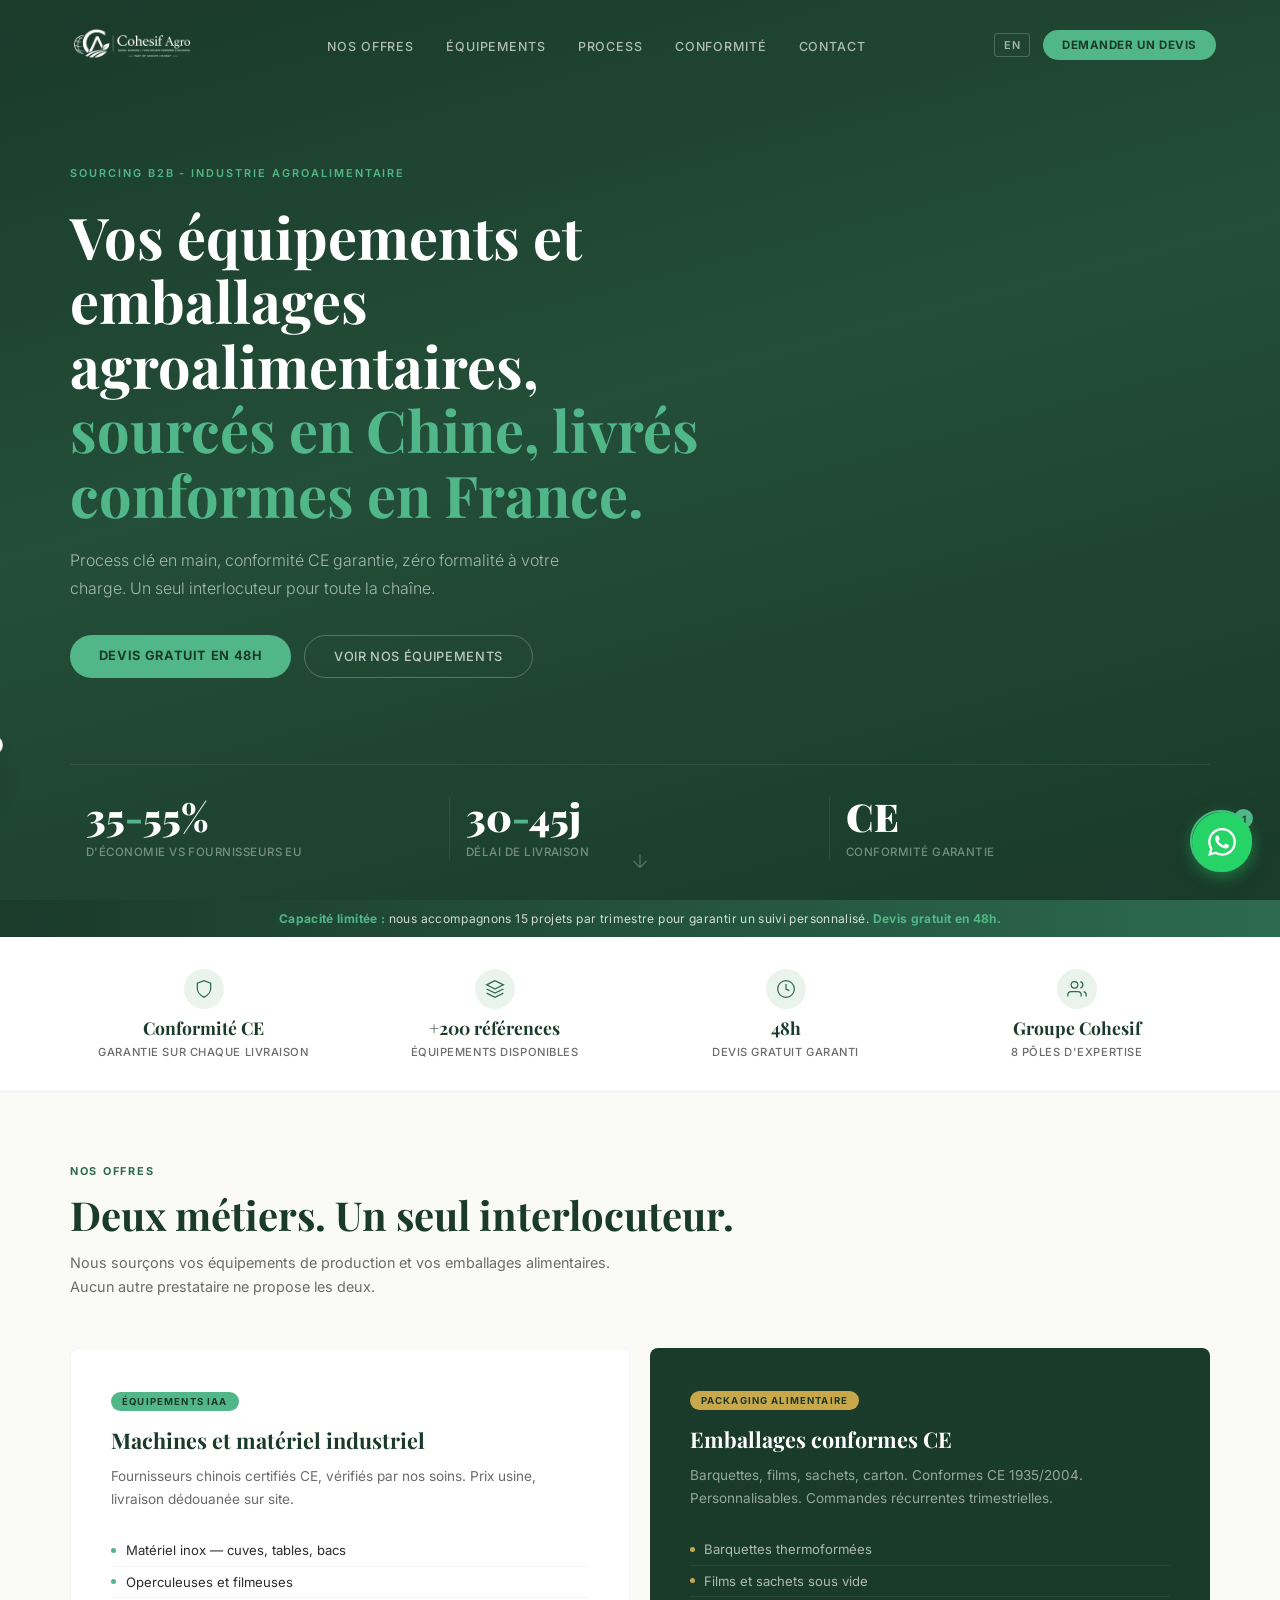
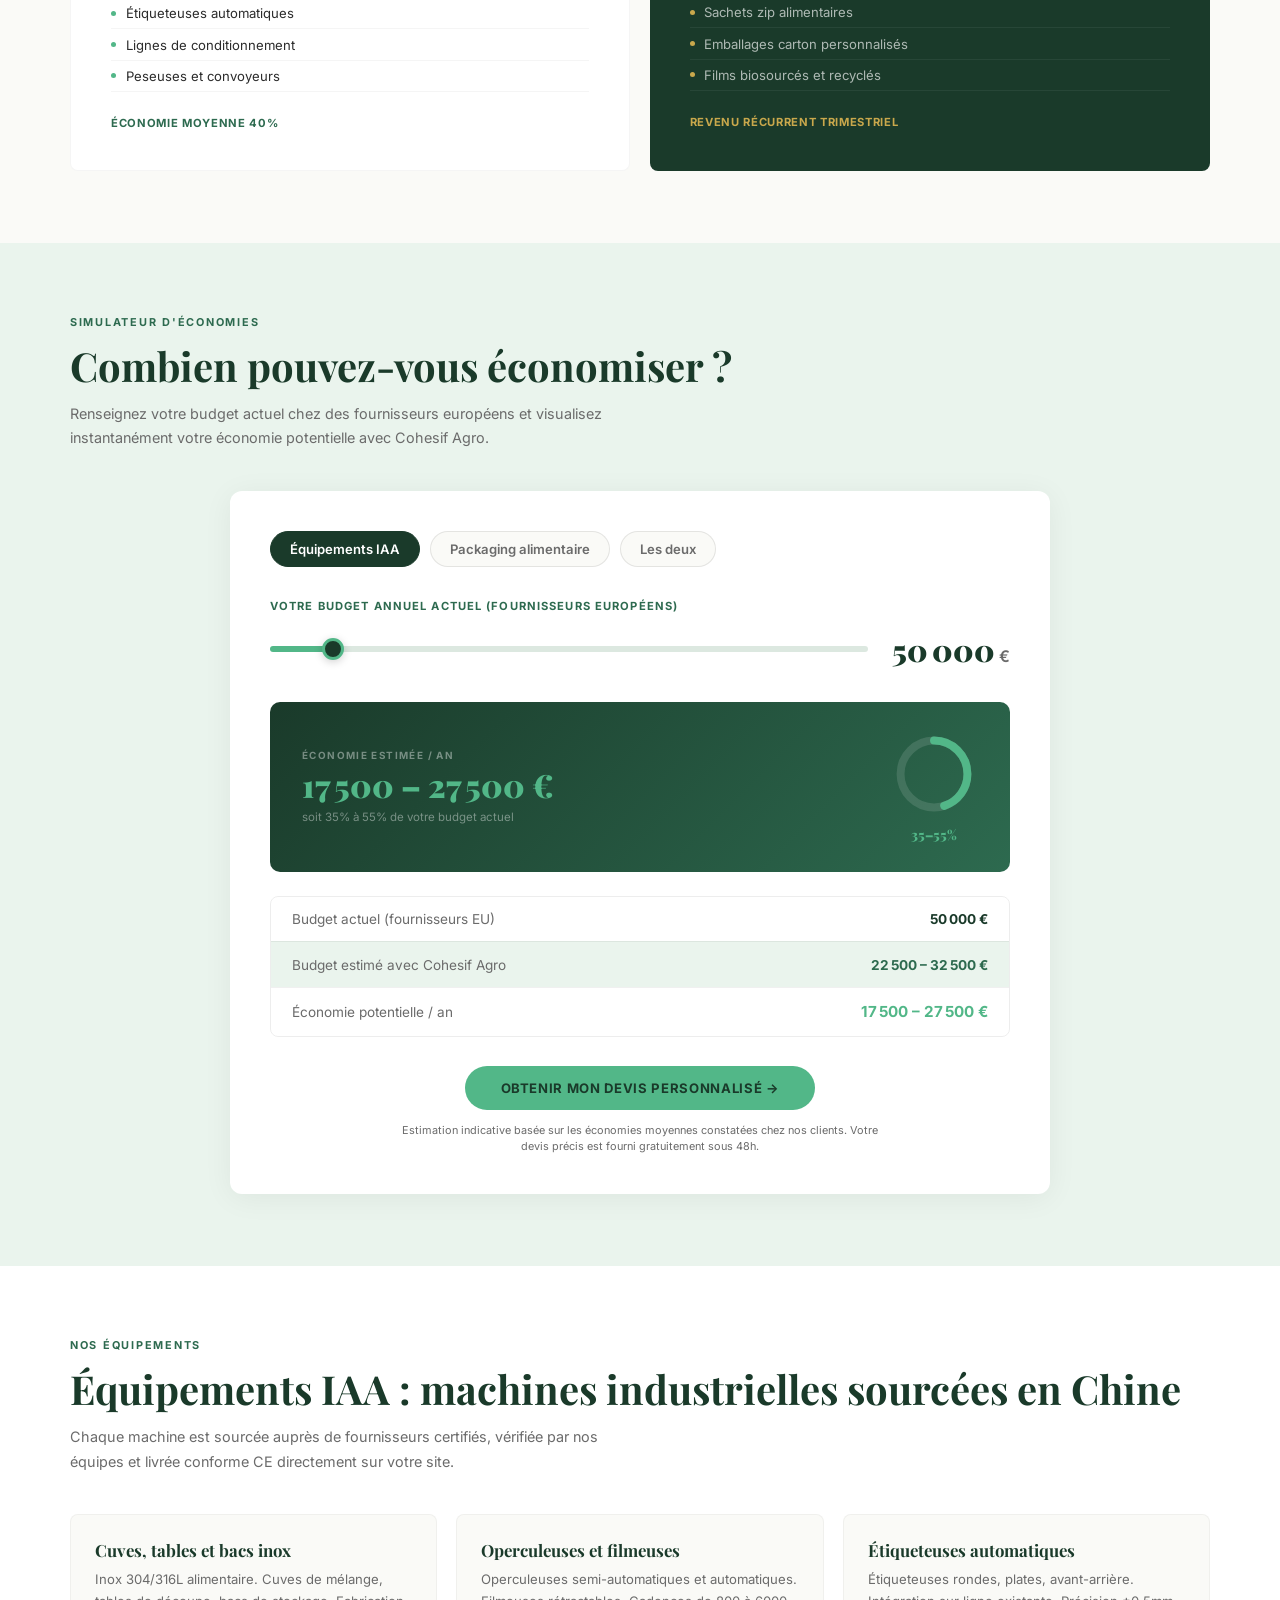
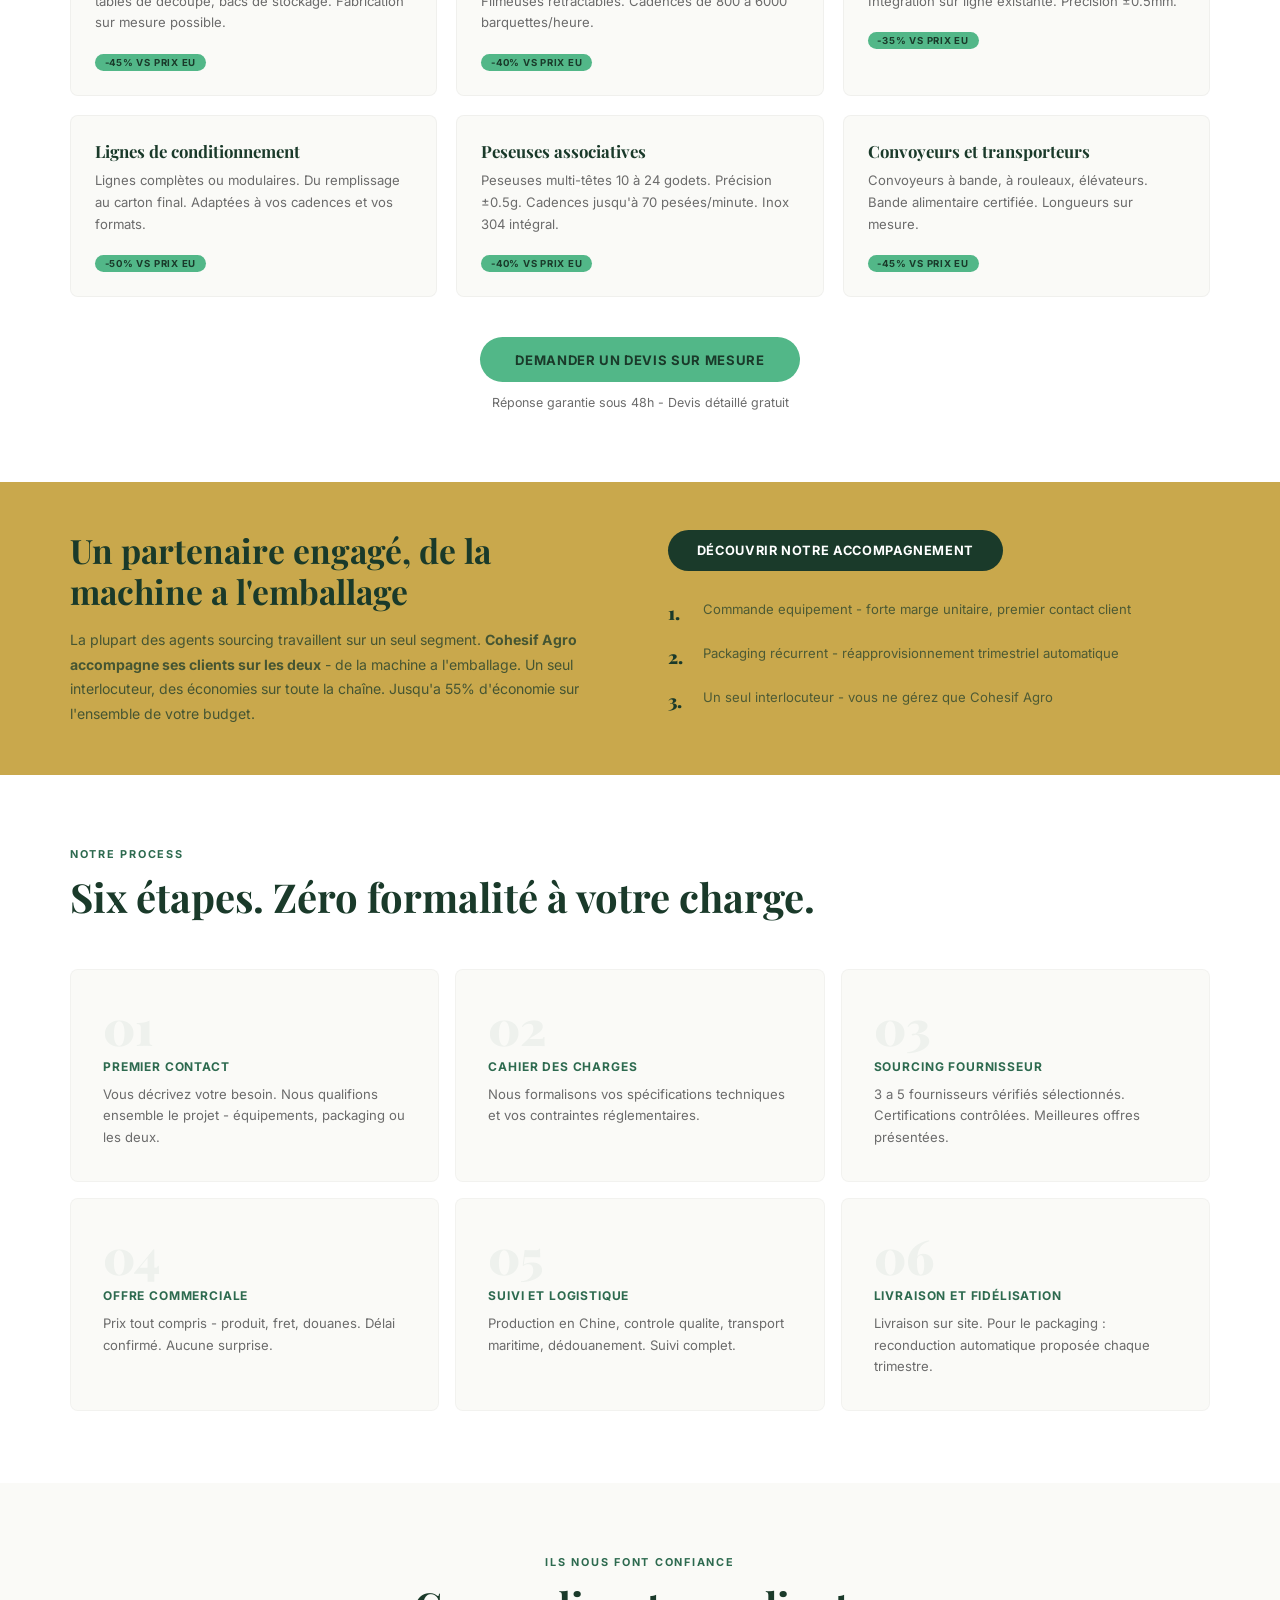
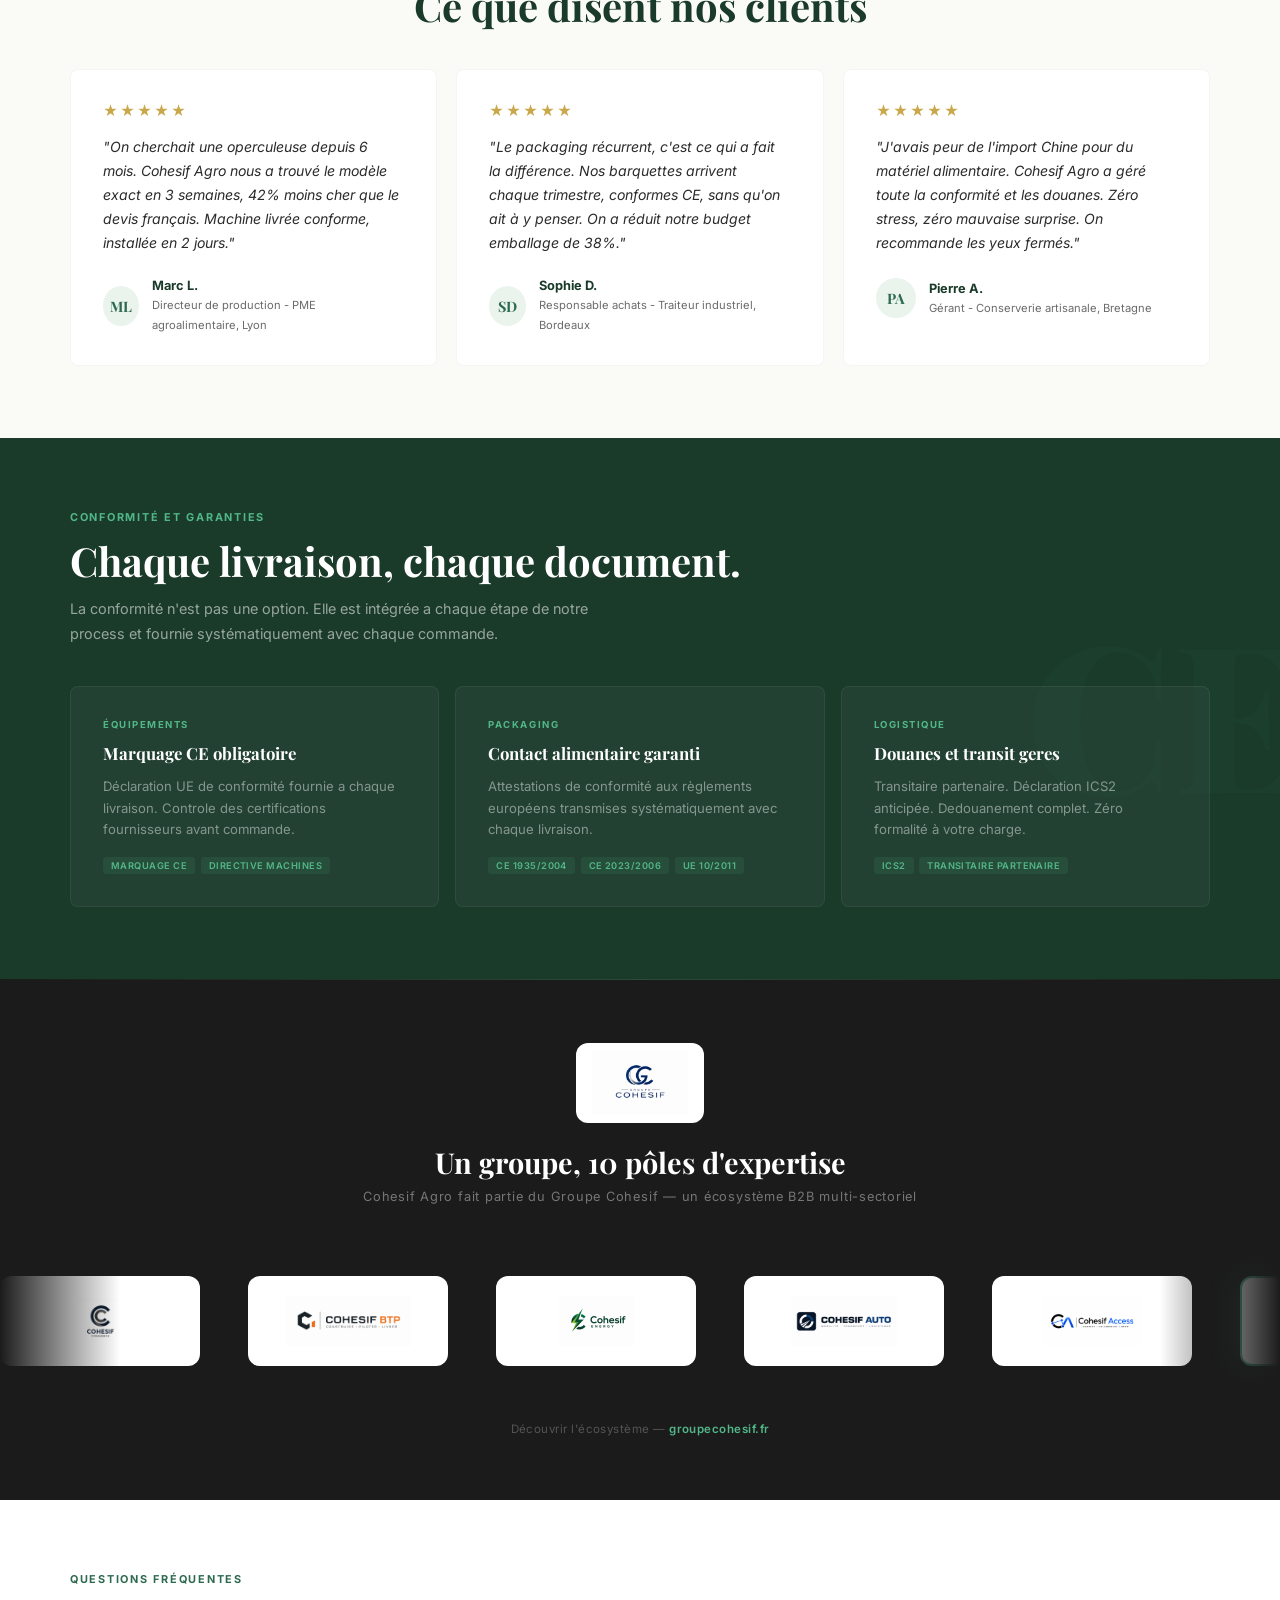
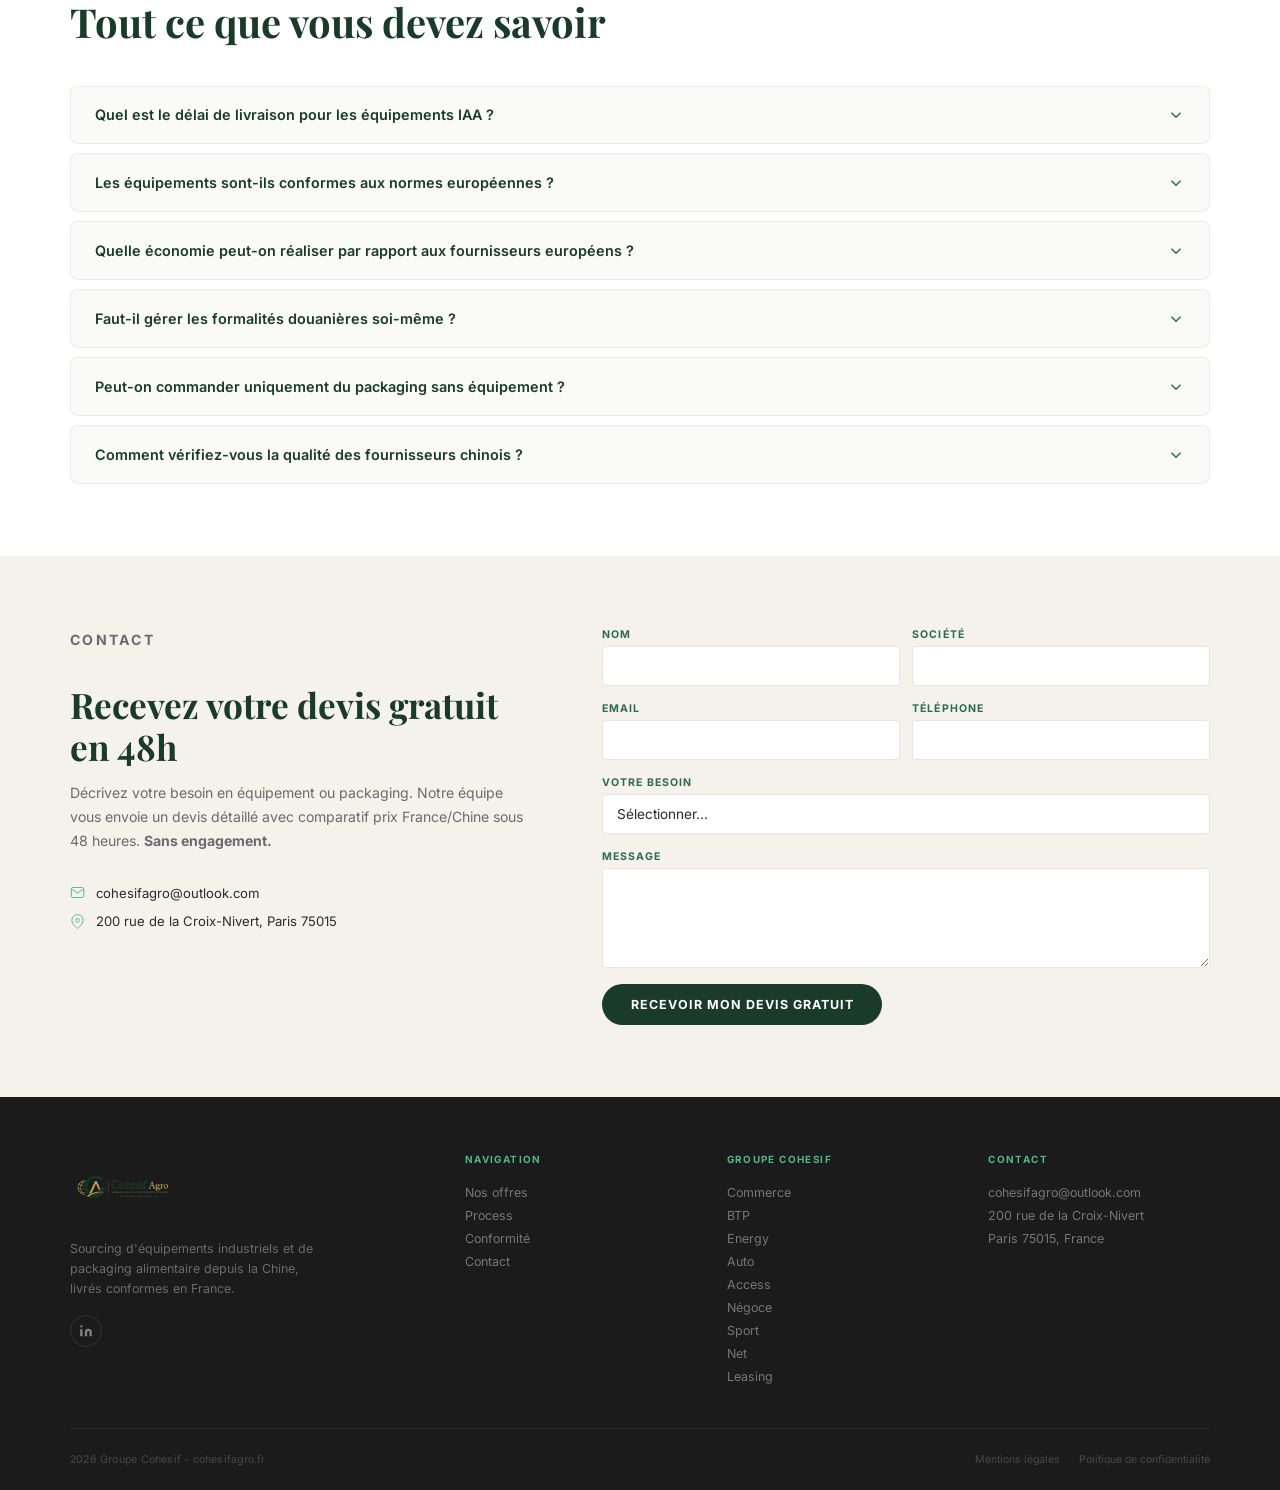
==== index.html @ f48313cb "feat: ajoute bouton WhatsApp flottant (+33 7 56 85 57 27) Bouton vert fixe en bas à droite, visible " ====
<!DOCTYPE html>
<html lang="fr">
<head>
<meta charset="UTF-8"/>
<meta name="viewport" content="width=device-width, initial-scale=1.0"/>
<title>Cohesif Agro | Sourcing Équipements & Packaging Agroalimentaire</title>
<meta name="description" content="Cohesif Agro source vos équipements industriels IAA et packaging alimentaire depuis la Chine. Conformité CE garantie. 35-55% d'économie. Devis gratuit en 48h."/>
<meta name="keywords" content="équipement agroalimentaire, matériel IAA, sourcing Chine, packaging alimentaire, machine agroalimentaire, operculeuse, étiqueteuse automatique, convoyeur alimentaire, cuve inox alimentaire, emballage alimentaire, fournisseur équipement agroalimentaire, conformité CE, import Chine agroalimentaire, Cohesif Agro, Groupe Cohesif, sourcing B2B agroalimentaire, barquette thermoformée, film sous vide alimentaire, peseuse associative, ligne conditionnement agroalimentaire, agent sourcing agroalimentaire France"/>
<meta name="robots" content="index, follow, max-snippet:-1, max-image-preview:large, max-video-preview:-1"/>
<meta name="author" content="Cohesif Agro - Groupe Cohesif"/>
<meta name="geo.region" content="FR-75"/>
<meta name="geo.placename" content="Paris"/>
<meta name="geo.position" content="48.8429;2.2965"/>
<meta name="ICBM" content="48.8429, 2.2965"/>
<meta name="mobile-web-app-capable" content="yes"/>
<meta name="apple-mobile-web-app-capable" content="yes"/>
<meta name="apple-mobile-web-app-title" content="Cohesif Agro"/>
<meta property="og:title" content="Cohesif Agro | Équipements IAA & Packaging Alimentaire - Sourcing Chine"/>
<meta property="og:description" content="Sourcez vos équipements agroalimentaires et packaging depuis la Chine. Conformité CE garantie, 35-55% d'économie, devis gratuit en 48h."/>
<meta property="og:url" content="https://www.cohesifagro.fr"/>
<meta property="og:type" content="website"/>
<meta property="og:locale" content="fr_FR"/>
<meta property="og:locale:alternate" content="en_GB"/>
<meta property="og:site_name" content="Cohesif Agro"/>
<meta property="og:image" content="https://www.cohesifagro.fr/logo-cohesif-agro-full.png"/>
<meta property="og:image:width" content="1200"/>
<meta property="og:image:height" content="630"/>
<meta property="og:image:type" content="image/png"/>
<meta property="og:image:alt" content="Cohesif Agro - Sourcing équipements IAA et packaging alimentaire depuis la Chine"/>
<meta name="twitter:card" content="summary_large_image"/>
<meta name="twitter:title" content="Cohesif Agro | Sourcing Équipements & Packaging Agroalimentaire"/>
<meta name="twitter:description" content="Équipements IAA et packaging alimentaire sourcés en Chine, livrés conformes CE en France. 35-55% d'économie."/>
<meta name="twitter:image" content="https://www.cohesifagro.fr/logo-cohesif-agro-full.png"/>
<meta name="twitter:image:alt" content="Cohesif Agro - Sourcing équipements IAA et packaging alimentaire"/>
<meta name="theme-color" content="#1A3A2A"/>
<link rel="canonical" href="https://www.cohesifagro.fr"/>
<link rel="alternate" hreflang="fr" href="https://www.cohesifagro.fr"/>
<link rel="alternate" hreflang="x-default" href="https://www.cohesifagro.fr"/>
<link rel="icon" type="image/svg+xml" href="/favicon.svg"/>
<link rel="apple-touch-icon" href="/favicon.svg"/>
<link rel="manifest" href="/site.webmanifest"/>
<link rel="preconnect" href="https://fonts.googleapis.com"/>
<link rel="preconnect" href="https://fonts.gstatic.com" crossorigin/>
<link rel="dns-prefetch" href="https://images.unsplash.com"/>
<link rel="dns-prefetch" href="https://formspree.io"/>
<link rel="preload" as="image" href="https://images.unsplash.com/photo-1500382017468-9049fed747ef?auto=format&fit=crop&w=1920&q=80" fetchpriority="high"/>
<link href="https://fonts.googleapis.com/css2?family=Playfair+Display:wght@400;700;900&family=Inter:wght@300;400;500;600;700&display=swap" rel="stylesheet"/>
<script type="application/ld+json">
{
  "@context":"https://schema.org",
  "@type":"WebSite",
  "name":"Cohesif Agro",
  "alternateName":"Cohésif Agro",
  "url":"https://www.cohesifagro.fr",
  "description":"Sourcing clé en main d'équipements industriels IAA et packaging alimentaire depuis la Chine. Conformité CE garantie, livraison en France.",
  "inLanguage":"fr-FR",
  "publisher":{"@type":"Organization","name":"Cohesif Agro","url":"https://www.cohesifagro.fr"}
}
</script>
<script type="application/ld+json">
{
  "@context":"https://schema.org",
  "@type":"Organization",
  "name":"Cohesif Agro",
  "alternateName":"Cohésif Agro",
  "url":"https://www.cohesifagro.fr",
  "logo":{
    "@type":"ImageObject",
    "url":"https://www.cohesifagro.fr/logo-cohesif-agro.png",
    "width":135,
    "height":90
  },
  "image":"https://www.cohesifagro.fr/logo-cohesif-agro-full.png",
  "email":"cohesifagro@outlook.com",
  "address":{
    "@type":"PostalAddress",
    "streetAddress":"200 rue de la Croix-Nivert",
    "addressLocality":"Paris",
    "postalCode":"75015",
    "addressRegion":"Île-de-France",
    "addressCountry":"FR"
  },
  "parentOrganization":{
    "@type":"Organization",
    "name":"Groupe Cohesif",
    "url":"https://www.groupecohesif.fr"
  },
  "description":"Sourcing clé en main d'équipements industriels IAA et packaging alimentaire depuis la Chine. Conformité CE garantie, 35 à 55% d'économie, livraison en France.",
  "knowsAbout":["équipement agroalimentaire","sourcing Chine","packaging alimentaire","conformité CE","import machines industrielles","operculeuse","étiqueteuse automatique","cuve inox alimentaire","convoyeur alimentaire","barquette thermoformée","peseuse associative"],
  "areaServed":{"@type":"Country","name":"France"},
  "sameAs":[
    "https://www.linkedin.com/company/cohesifpartners/",
    "https://www.groupecohesif.fr"
  ],
  "aggregateRating":{
    "@type":"AggregateRating",
    "ratingValue":"5",
    "reviewCount":"3",
    "bestRating":"5",
    "worstRating":"1"
  },
  "review":[
    {
      "@type":"Review",
      "reviewRating":{"@type":"Rating","ratingValue":"5","bestRating":"5"},
      "author":{"@type":"Person","name":"Marc L."},
      "reviewBody":"On cherchait une operculeuse depuis 6 mois. Cohesif Agro nous a trouvé le modèle exact en 3 semaines, 42% moins cher que le devis français. Machine livrée conforme, installée en 2 jours.",
      "datePublished":"2026-01-15"
    },
    {
      "@type":"Review",
      "reviewRating":{"@type":"Rating","ratingValue":"5","bestRating":"5"},
      "author":{"@type":"Person","name":"Sophie D."},
      "reviewBody":"Le packaging récurrent, c'est ce qui a fait la différence. Nos barquettes arrivent chaque trimestre, conformes CE, sans qu'on ait à y penser. On a réduit notre budget emballage de 38%.",
      "datePublished":"2026-02-10"
    },
    {
      "@type":"Review",
      "reviewRating":{"@type":"Rating","ratingValue":"5","bestRating":"5"},
      "author":{"@type":"Person","name":"Pierre A."},
      "reviewBody":"J'avais peur de l'import Chine pour du matériel alimentaire. Cohesif Agro a géré toute la conformité et les douanes. Zéro stress, zéro mauvaise surprise. On recommande les yeux fermés.",
      "datePublished":"2026-03-05"
    }
  ]
}
</script>
<script type="application/ld+json">
{
  "@context":"https://schema.org",
  "@type":"Service",
  "name":"Sourcing Équipements & Packaging Agroalimentaire",
  "serviceType":"Sourcing B2B agroalimentaire",
  "provider":{"@type":"Organization","name":"Cohesif Agro","url":"https://www.cohesifagro.fr"},
  "areaServed":{"@type":"Country","name":"France"},
  "description":"Sourcing clé en main d'équipements industriels IAA et packaging alimentaire depuis la Chine, conformes CE, livrés en France. 35 à 55% d'économie garantis.",
  "offers":[
    {
      "@type":"Offer",
      "name":"Équipements IAA",
      "description":"Machines et matériel industriel agroalimentaire sourcés en Chine : cuves inox 304/316L, operculeuses, étiqueteuses automatiques, lignes de conditionnement, peseuses associatives, convoyeurs. Conformité CE garantie.",
      "priceCurrency":"EUR",
      "availability":"https://schema.org/InStock"
    },
    {
      "@type":"Offer",
      "name":"Packaging alimentaire",
      "description":"Barquettes thermoformées, films sous vide, sachets zip, emballages carton personnalisés. Conformes CE 1935/2004. Réapprovisionnement trimestriel.",
      "priceCurrency":"EUR",
      "availability":"https://schema.org/InStock"
    }
  ]
}
</script>
<script type="application/ld+json">
{
  "@context":"https://schema.org",
  "@type":"FAQPage",
  "mainEntity":[
    {
      "@type":"Question",
      "name":"Quel est le délai de livraison pour les équipements IAA ?",
      "acceptedAnswer":{"@type":"Answer","text":"Le délai moyen est de 30 à 45 jours, incluant la production en usine, le contrôle qualité sur site en Chine, le transport maritime et le dédouanement complet. Cohesif Agro fournit un planning détaillé dès la validation de la commande."}
    },
    {
      "@type":"Question",
      "name":"Les équipements sont-ils conformes aux normes européennes ?",
      "acceptedAnswer":{"@type":"Answer","text":"Oui, 100% des équipements sont livrés avec le marquage CE obligatoire et la déclaration UE de conformité. Les certifications fournisseurs sont contrôlées avant chaque commande. Pour le packaging, les attestations de conformité CE 1935/2004 sont fournies systématiquement."}
    },
    {
      "@type":"Question",
      "name":"Quelle économie peut-on réaliser par rapport aux fournisseurs européens ?",
      "acceptedAnswer":{"@type":"Answer","text":"Nos clients réalisent en moyenne 35 à 55% d'économie par rapport aux fournisseurs européens, tout en bénéficiant de la conformité CE garantie. Le devis détaillé inclut une comparaison avec les prix du marché français."}
    },
    {
      "@type":"Question",
      "name":"Faut-il gérer les formalités douanières soi-même ?",
      "acceptedAnswer":{"@type":"Answer","text":"Non, zéro formalité à votre charge. Cohesif Agro gère l'intégralité du process : déclaration ICS2 anticipée, transitaire partenaire, dédouanement complet. L'équipement arrive prêt à l'emploi directement sur votre site de production."}
    },
    {
      "@type":"Question",
      "name":"Peut-on commander uniquement du packaging sans équipement ?",
      "acceptedAnswer":{"@type":"Answer","text":"Oui, les deux offres sont indépendantes. Vous pouvez commander uniquement des équipements, uniquement du packaging, ou les deux. Le packaging fonctionne en réapprovisionnement trimestriel automatique pour simplifier votre gestion."}
    },
    {
      "@type":"Question",
      "name":"Comment vérifiez-vous la qualité des fournisseurs chinois ?",
      "acceptedAnswer":{"@type":"Answer","text":"Chaque fournisseur passe par un audit de qualification complet : vérification des certifications CE, inspection des installations de production, contrôle qualité pré-expédition sur site. Cohesif Agro travaille uniquement avec des fournisseurs personnellement audités et validés."}
    }
  ]
}
</script>
<script type="application/ld+json">
{
  "@context":"https://schema.org",
  "@type":"BreadcrumbList",
  "itemListElement":[
    {"@type":"ListItem","position":1,"name":"Cohesif Agro","item":"https://www.cohesifagro.fr"},
    {"@type":"ListItem","position":2,"name":"Équipements IAA","item":"https://www.cohesifagro.fr/#equipements"},
    {"@type":"ListItem","position":3,"name":"Contact","item":"https://www.cohesifagro.fr/#contact"}
  ]
}
</script>
<style>
*,*::before,*::after{box-sizing:border-box;margin:0;padding:0}
:root{
--deep:#1A3A2A;
--mid:#2D6A4F;
--accent:#52B788;
--pale:#EAF4ED;
--gold:#C9A84C;
--cream:#F5F1EB;
--white:#FFFFFF;
--offwh:#FAFAF7;
--dark:#1B1B1B;
--tx:#2B2B2B;
--txm:#6B6B6B;
--ff:'Playfair Display',serif;
--fb:'Inter',sans-serif;
--pad:clamp(1.2rem,5vw,4rem);
--max:1140px;
}
html{scroll-behavior:smooth}
body{font-family:var(--fb);color:var(--tx);background:var(--white);overflow-x:hidden}
img{max-width:100%;height:auto;display:block}
a{text-decoration:none}
::-webkit-scrollbar{width:4px}
::-webkit-scrollbar-track{background:var(--deep)}
::-webkit-scrollbar-thumb{background:var(--accent)}

/* ─── NAV ─── */
nav{
position:fixed;top:0;left:0;width:100%;z-index:100;
padding:0 var(--pad);height:90px;
display:flex;align-items:center;justify-content:space-between;
transition:background .35s,box-shadow .35s;
}
nav.scrolled{background:rgba(255,255,255,.97);backdrop-filter:blur(8px);box-shadow:0 1px 0 rgba(0,0,0,.06)}
.logo{display:flex;align-items:center}
.logo-img{height:90px;width:auto;transition:all .35s;filter:brightness(0) invert(1)}
nav.scrolled .logo-img{filter:none}
.nav-links{display:flex;gap:2rem;list-style:none}
.nav-links a{font-size:.78rem;font-weight:500;letter-spacing:.07em;text-transform:uppercase;color:rgba(255,255,255,.65);transition:color .25s}
nav.scrolled .nav-links a{color:var(--txm)}
.nav-links a:hover{color:var(--accent)}
.nav-r{display:flex;align-items:center;gap:.8rem}
.lang-btn{
background:none;border:1px solid rgba(255,255,255,.2);color:rgba(255,255,255,.6);
font-family:var(--fb);font-size:.68rem;font-weight:600;letter-spacing:.06em;
padding:.25rem .55rem;border-radius:3px;cursor:pointer;transition:all .25s;
}
nav.scrolled .lang-btn{border-color:rgba(0,0,0,.12);color:var(--txm)}
.lang-btn:hover{background:var(--accent);color:var(--deep);border-color:var(--accent)}
.nav-cta{
background:var(--accent);color:var(--deep);
font-size:.72rem;font-weight:700;letter-spacing:.05em;text-transform:uppercase;
padding:.5rem 1.2rem;border-radius:50px;transition:background .25s;
}
.nav-cta:hover{background:var(--gold)}
.burger{display:none;flex-direction:column;gap:5px;cursor:pointer;background:none;border:none;padding:4px}
.burger span{display:block;width:20px;height:2px;background:#fff;transition:all .3s}
nav.scrolled .burger span{background:var(--dark)}

/* ─── HERO ─── */
.hero{
min-height:100vh;display:flex;flex-direction:column;
padding:0 var(--pad);position:relative;overflow:hidden;
background:linear-gradient(165deg,#1A3A2A 0%,#234E38 45%,#1A3A2A 100%);
}
.hero-bg{
position:absolute;inset:0;
background:url('https://images.unsplash.com/photo-1500382017468-9049fed747ef?auto=format&fit=crop&w=1920&q=80') center/cover no-repeat;
opacity:.18;
}
.hero-wrap{
max-width:var(--max);width:100%;margin:0 auto;position:relative;z-index:1;
flex:1;display:flex;flex-direction:column;justify-content:center;
padding-top:80px;
}
.hero-label{
font-size:.68rem;font-weight:600;letter-spacing:.18em;text-transform:uppercase;
color:var(--accent);margin-bottom:1.5rem;
}
.hero-h{
font-family:var(--ff);font-size:clamp(2.2rem,4.5vw,3.8rem);
font-weight:700;line-height:1.12;color:#fff;max-width:640px;margin-bottom:1.2rem;
}
.hero-h em{font-style:normal;color:var(--accent)}
.hero-p{
font-size:1rem;font-weight:300;line-height:1.8;
color:rgba(255,255,255,.6);max-width:500px;margin-bottom:2rem;
}
.cta{
display:inline-block;background:var(--accent);color:var(--deep);
font-weight:700;font-size:.8rem;letter-spacing:.05em;text-transform:uppercase;
padding:.8rem 1.8rem;border-radius:50px;transition:background .25s;
}
.cta:hover{background:var(--gold)}
.hero-btns{display:flex;flex-wrap:wrap;gap:.8rem}
.cta-outline{
display:inline-block;border:1px solid rgba(255,255,255,.25);color:rgba(255,255,255,.7);
font-weight:500;font-size:.8rem;letter-spacing:.05em;text-transform:uppercase;
padding:.8rem 1.8rem;border-radius:50px;transition:all .25s;
}
.cta-outline:hover{border-color:var(--accent);color:var(--accent)}
.hero-stats{
display:grid;grid-template-columns:repeat(3,1fr);
border-top:1px solid rgba(255,255,255,.08);
padding:2rem 0 2.5rem;
max-width:var(--max);width:100%;margin:0 auto;
position:relative;z-index:1;
}
.h-stat{padding:0 1rem}
.h-stat:not(:last-child){border-right:1px solid rgba(255,255,255,.08)}
.h-stat strong{
display:block;font-family:var(--ff);font-size:clamp(1.6rem,3vw,2.4rem);
font-weight:900;color:#fff;line-height:1;margin-bottom:.3rem;
}
.h-stat strong span{color:var(--accent)}
.h-stat small{font-size:.72rem;color:rgba(255,255,255,.4);letter-spacing:.04em;text-transform:uppercase;font-weight:500}
.hero-arrow{
position:absolute;bottom:1.5rem;left:50%;transform:translateX(-50%);
color:rgba(255,255,255,.25);animation:bob 2.5s ease-in-out infinite;
}
.hero-arrow svg{width:22px;height:22px;stroke:currentColor;fill:none;stroke-width:1.5}
@keyframes bob{0%,100%{transform:translateX(-50%) translateY(0)}50%{transform:translateX(-50%) translateY(6px)}}

/* ─── SHARED ─── */
.sec{padding:4.5rem var(--pad)}
.inner{max-width:var(--max);margin:0 auto}
.label{
font-size:.68rem;font-weight:700;letter-spacing:.16em;text-transform:uppercase;
color:var(--mid);margin-bottom:.8rem;
}
.label.light{color:var(--accent)}
.heading{
font-family:var(--ff);font-size:clamp(1.7rem,3.2vw,2.5rem);
font-weight:700;line-height:1.18;color:var(--deep);margin-bottom:.8rem;
}
.heading.light{color:#fff}
.subdesc{font-size:.9rem;color:var(--txm);line-height:1.7;max-width:540px}
.subdesc.light{color:rgba(255,255,255,.55)}

/* ─── OFFRES ─── */
.offres{background:var(--offwh)}
.offres-head{margin-bottom:3rem}
.offres-grid{display:grid;grid-template-columns:1fr 1fr;gap:1.2rem}
.ocard{
padding:2.5rem;border-radius:8px;overflow:hidden;
transition:transform .3s,box-shadow .3s;
}
.ocard:hover{transform:translateY(-3px);box-shadow:0 12px 40px rgba(0,0,0,.06)}
.ocard.lt{background:var(--white);border:1px solid rgba(0,0,0,.04)}
.ocard.dk{background:var(--deep)}
.ocard-img{
width:100%;height:180px;object-fit:cover;border-radius:6px;margin-bottom:1.8rem;
background:var(--pale);min-height:0;
}
.ocard-img[data-failed]{display:none}
.ocard.dk .ocard-img{opacity:.8;background:var(--mid)}
.ocard-tag{
display:inline-block;font-size:.6rem;font-weight:700;letter-spacing:.12em;
text-transform:uppercase;padding:.25rem .7rem;border-radius:50px;margin-bottom:1rem;
}
.ocard.lt .ocard-tag{background:var(--accent);color:var(--deep)}
.ocard.dk .ocard-tag{background:var(--gold);color:var(--deep)}
.ocard-title{
font-family:var(--ff);font-size:1.35rem;font-weight:700;
line-height:1.25;margin-bottom:.7rem;
}
.ocard.lt .ocard-title{color:var(--deep)}
.ocard.dk .ocard-title{color:#fff}
.ocard-desc{font-size:.85rem;line-height:1.7;margin-bottom:1.5rem}
.ocard.lt .ocard-desc{color:var(--txm)}
.ocard.dk .ocard-desc{color:rgba(255,255,255,.55)}
.ocard-list{list-style:none;margin-bottom:1.5rem}
.ocard-list li{
font-size:.82rem;padding:.45rem 0;display:flex;align-items:center;gap:.6rem;
}
.ocard.lt .ocard-list li{color:var(--tx);border-bottom:1px solid rgba(0,0,0,.04)}
.ocard.dk .ocard-list li{color:rgba(255,255,255,.65);border-bottom:1px solid rgba(255,255,255,.06)}
.ocard-list li::before{
content:'';width:5px;height:5px;border-radius:50%;flex-shrink:0;
}
.ocard.lt .ocard-list li::before{background:var(--accent)}
.ocard.dk .ocard-list li::before{background:var(--gold)}
.ocard-foot{
font-size:.7rem;font-weight:700;letter-spacing:.06em;text-transform:uppercase;
}
.ocard.lt .ocard-foot{color:var(--mid)}
.ocard.dk .ocard-foot{color:var(--gold)}

/* ─── DIFFERENCE ─── */
.diff{overflow:hidden}
.diff-photo{
width:100%;height:360px;object-fit:cover;display:block;background:var(--mid);
}
.diff-photo[data-failed]{display:none}
.diff-body{background:var(--gold);padding:3rem var(--pad)}
.diff-inner{
max-width:var(--max);margin:0 auto;
display:grid;grid-template-columns:1fr 1fr;gap:3.5rem;align-items:start;
}
.diff-text h2{
font-family:var(--ff);font-size:clamp(1.5rem,2.8vw,2.1rem);
font-weight:700;line-height:1.22;color:var(--deep);margin-bottom:1rem;
}
.diff-text p{font-size:.88rem;line-height:1.75;color:var(--deep);opacity:.75}
.diff-text p strong{font-weight:700;opacity:1}
.diff-right .cta{background:var(--deep);color:#fff;margin-bottom:1.8rem}
.diff-right .cta:hover{background:var(--mid)}
.diff-steps{display:flex;flex-direction:column;gap:1rem}
.diff-step{display:flex;gap:.8rem;align-items:flex-start}
.diff-step b{
font-family:var(--ff);font-size:1.15rem;font-weight:900;color:var(--deep);
min-width:22px;line-height:1.5;
}
.diff-step span{font-size:.82rem;line-height:1.6;color:var(--deep);opacity:.7}

/* ─── PROCESS ─── */
.process{background:var(--white)}
.process-head{margin-bottom:3rem}
.process-grid{display:grid;grid-template-columns:repeat(3,1fr);gap:1rem}
.pstep{
padding:2rem;background:var(--offwh);border-radius:8px;
position:relative;overflow:hidden;transition:all .3s;
border:1px solid rgba(0,0,0,.03);
}
.pstep:hover{background:var(--pale);transform:translateY(-2px)}
.pstep-n{
font-family:var(--ff);font-size:3rem;font-weight:900;
color:rgba(45,106,79,.06);line-height:1;margin-bottom:.6rem;
}
.pstep-t{
font-size:.75rem;font-weight:700;letter-spacing:.07em;text-transform:uppercase;
color:var(--mid);margin-bottom:.6rem;
}
.pstep-d{font-size:.82rem;color:var(--txm);line-height:1.65}
.pstep-bar{
position:absolute;bottom:0;left:0;width:0;height:3px;
background:var(--accent);transition:width .35s;
}
.pstep:hover .pstep-bar{width:100%}

/* ─── CONFORMITE ─── */
.conf{background:var(--deep);position:relative;overflow:hidden}
.conf-bg{
position:absolute;right:-2vw;top:50%;transform:translateY(-50%);
font-family:var(--ff);font-size:clamp(7rem,16vw,14rem);font-weight:900;
color:rgba(82,183,136,.03);pointer-events:none;user-select:none;line-height:1;
}
.conf-head{margin-bottom:2.5rem}
.conf-grid{display:grid;grid-template-columns:repeat(3,1fr);gap:1rem}
.cblock{
background:rgba(255,255,255,.04);border:1px solid rgba(255,255,255,.06);
border-radius:8px;padding:2rem;
}
.cblock-label{
font-size:.6rem;font-weight:700;letter-spacing:.16em;text-transform:uppercase;
color:var(--accent);margin-bottom:.8rem;
}
.cblock-title{
font-family:var(--ff);font-size:1.05rem;font-weight:700;
color:#fff;margin-bottom:.7rem;line-height:1.3;
}
.cblock-desc{font-size:.82rem;color:rgba(255,255,255,.45);line-height:1.65;margin-bottom:1rem}
.cblock-tags{display:flex;flex-wrap:wrap;gap:.35rem}
.ctag{
font-size:.58rem;font-weight:600;letter-spacing:.05em;text-transform:uppercase;
background:rgba(82,183,136,.1);color:var(--accent);
padding:.2rem .5rem;border-radius:3px;
}

/* ─── GROUPE ─── */
.groupe{background:var(--dark);padding:4rem 0;overflow:hidden;position:relative}
.groupe::before{
content:'';position:absolute;top:0;left:0;right:0;height:1px;
background:linear-gradient(90deg,transparent,rgba(82,183,136,.3),transparent);
}
.groupe-header{text-align:center;padding:0 var(--pad);margin-bottom:3rem}
.groupe-logo{height:80px;width:auto;margin:0 auto 1.2rem;display:block;border-radius:12px;background:#fff;padding:8px 16px}
.groupe-header h3{
font-family:var(--ff);font-size:clamp(1.3rem,2.5vw,1.8rem);
font-weight:700;color:#fff;margin-bottom:.5rem;
}
.groupe-header p{font-size:.8rem;color:rgba(255,255,255,.4);letter-spacing:.06em}
.marquee{position:relative;width:100%;overflow:hidden;padding:1.5rem 0}
.marquee::before,.marquee::after{
content:'';position:absolute;top:0;bottom:0;width:120px;z-index:2;pointer-events:none;
}
.marquee::before{left:0;background:linear-gradient(90deg,var(--dark),transparent)}
.marquee::after{right:0;background:linear-gradient(270deg,var(--dark),transparent)}
.marquee-track{
display:flex;gap:3rem;align-items:center;
animation:marquee 25s linear infinite;
width:max-content;
}
.marquee:hover .marquee-track{animation-play-state:paused}
.marquee-item{
flex-shrink:0;
background:#fff;
border:1px solid rgba(255,255,255,.12);
border-radius:12px;padding:1.2rem 2rem;
display:flex;align-items:center;justify-content:center;
height:90px;min-width:200px;
transition:all .35s;
}
.marquee-item:hover{
border-color:rgba(82,183,136,.5);
transform:scale(1.05);
box-shadow:0 4px 20px rgba(0,0,0,.3);
}
.marquee-item.active{
border:2px solid var(--accent);
box-shadow:0 0 30px rgba(82,183,136,.25);
}
.marquee-item img{
height:50px;width:auto;max-width:180px;
object-fit:contain;
transition:transform .35s;
}
.marquee-item:hover img{transform:scale(1.05)}
.marquee-item.commerce-logo img{height:45px}
@keyframes marquee{
0%{transform:translateX(0)}
100%{transform:translateX(-50%)}
}
.groupe-bottom{
text-align:center;padding:2rem var(--pad) 0;
}
.groupe-bottom p{font-size:.72rem;color:rgba(255,255,255,.25);letter-spacing:.04em}
.groupe-bottom a{color:var(--accent);text-decoration:none;font-weight:600;transition:color .2s}
.groupe-bottom a:hover{color:var(--gold)}

/* ─── CONTACT ─── */
.contact{background:var(--cream)}
.contact-grid{
display:grid;grid-template-columns:1fr 1.3fr;gap:4rem;align-items:start;
}
.contact-left h2{
font-family:var(--ff);font-size:clamp(1.5rem,2.8vw,2.2rem);
font-weight:700;color:var(--deep);margin-bottom:.8rem;line-height:1.2;
}
.contact-left>p{font-size:.88rem;color:var(--txm);line-height:1.7;margin-bottom:2rem}
.c-info{display:flex;flex-direction:column;gap:.8rem}
.c-info-row{display:flex;align-items:center;gap:.7rem;font-size:.82rem;color:var(--tx)}
.c-info-row svg{width:15px;height:15px;stroke:var(--accent);fill:none;stroke-width:1.5;flex-shrink:0}
.cform{display:flex;flex-direction:column;gap:1rem}
.frow{display:grid;grid-template-columns:1fr 1fr;gap:.8rem}
.fgroup{display:flex;flex-direction:column;gap:.3rem}
.fgroup label{font-size:.66rem;font-weight:700;letter-spacing:.1em;text-transform:uppercase;color:var(--mid)}
.fgroup input,.fgroup select,.fgroup textarea{
border:1px solid rgba(0,0,0,.1);background:var(--white);
font-family:var(--fb);font-size:.85rem;color:var(--tx);
padding:.7rem .9rem;border-radius:4px;outline:none;
transition:border-color .25s;-webkit-appearance:none;appearance:none;
}
.fgroup input:focus,.fgroup select:focus,.fgroup textarea:focus{border-color:var(--accent)}
.fgroup textarea{resize:vertical;min-height:100px}
.fsubmit{
background:var(--deep);color:#fff;border:none;
font-family:var(--fb);font-size:.78rem;font-weight:700;
letter-spacing:.08em;text-transform:uppercase;
padding:.8rem 1.8rem;border-radius:50px;cursor:pointer;
transition:background .25s;align-self:flex-start;
}
.fsubmit:hover{background:var(--mid)}

/* ─── FOOTER ─── */
footer{background:var(--dark);padding:3.5rem var(--pad) 1.5rem}
.ft-inner{max-width:var(--max);margin:0 auto}
.ft-top{
display:grid;grid-template-columns:1.6fr 1fr 1fr 1fr;gap:2.5rem;
padding-bottom:2.5rem;border-bottom:1px solid rgba(255,255,255,.07);
}
.ft-brand .ft-logo{height:70px;width:auto;margin-bottom:1rem;display:block}
.ft-brand p{font-size:.78rem;color:rgba(255,255,255,.35);line-height:1.6;max-width:260px}
.ft-social{display:flex;gap:.6rem;margin-top:1rem}
.ft-social a{
display:flex;align-items:center;justify-content:center;
width:32px;height:32px;border:1px solid rgba(255,255,255,.1);
border-radius:50%;transition:all .2s;
}
.ft-social a:hover{border-color:var(--accent);background:rgba(82,183,136,.08)}
.ft-social a svg{width:14px;height:14px;fill:rgba(255,255,255,.45)}
.ft-social a:hover svg{fill:var(--accent)}
.ft-col h4{
font-size:.62rem;font-weight:700;letter-spacing:.14em;text-transform:uppercase;
color:var(--accent);margin-bottom:1rem;
}
.ft-col a{display:block;font-size:.78rem;color:rgba(255,255,255,.4);padding:.25rem 0;transition:color .2s}
.ft-col a:hover{color:#fff}
.ft-bot{
display:flex;align-items:center;justify-content:space-between;flex-wrap:wrap;gap:.6rem;
padding-top:1.5rem;
}
.ft-copy{font-size:.66rem;color:rgba(255,255,255,.2);letter-spacing:.02em}
.ft-legal{display:flex;gap:1.2rem}
.ft-legal a{font-size:.66rem;color:rgba(255,255,255,.2);transition:color .2s}
.ft-legal a:hover{color:rgba(255,255,255,.45)}

/* ─── TRUST BAR ─── */
.trust-bar{background:var(--white);border-bottom:1px solid rgba(0,0,0,.05);padding:2rem var(--pad)}
.trust-inner{max-width:var(--max);margin:0 auto;display:grid;grid-template-columns:repeat(4,1fr);gap:1.5rem;text-align:center}
.trust-item{display:flex;flex-direction:column;align-items:center;gap:.4rem}
.trust-icon{width:40px;height:40px;background:var(--pale);border-radius:50%;display:flex;align-items:center;justify-content:center}
.trust-icon svg{width:20px;height:20px;stroke:var(--mid);fill:none;stroke-width:1.5}
.trust-item strong{font-family:var(--ff);font-size:1.1rem;color:var(--deep)}
.trust-item span{font-size:.7rem;color:var(--txm);text-transform:uppercase;letter-spacing:.05em;font-weight:500}

/* ─── EQUIPEMENTS GALLERY ─── */
.equip{background:var(--white);padding:4.5rem var(--pad)}
.equip-head{margin-bottom:2.5rem}
.equip-grid{display:grid;grid-template-columns:repeat(3,1fr);gap:1.2rem}
.eq-card{
background:var(--offwh);border:1px solid rgba(0,0,0,.04);border-radius:8px;
overflow:hidden;transition:all .3s;
}
.eq-card:hover{transform:translateY(-3px);box-shadow:0 12px 40px rgba(0,0,0,.07);border-color:var(--accent)}
.eq-img{
width:100%;height:180px;object-fit:cover;display:block;
background:linear-gradient(135deg,var(--pale) 0%,#d4e8db 100%);
}
.eq-img[data-failed]{
background:linear-gradient(135deg,var(--pale) 0%,#d4e8db 100%);
}
.eq-body{padding:1.5rem}
.eq-body h3{font-family:var(--ff);font-size:1.05rem;font-weight:700;color:var(--deep);margin-bottom:.5rem}
.eq-body p{font-size:.82rem;color:var(--txm);line-height:1.65;margin-bottom:1rem}
.eq-tag{
display:inline-block;font-size:.6rem;font-weight:700;letter-spacing:.08em;
text-transform:uppercase;background:var(--accent);color:var(--deep);
padding:.2rem .6rem;border-radius:50px;
}
.eq-cta-wrap{text-align:center;margin-top:2.5rem}
.eq-cta-wrap .cta{font-size:.82rem;padding:.9rem 2.2rem}
.eq-cta-wrap p{font-size:.78rem;color:var(--txm);margin-top:.8rem}

/* ─── TESTIMONIALS ─── */
.temoignages{background:var(--offwh);padding:4.5rem var(--pad)}
.temo-head{margin-bottom:2.5rem;text-align:center}
.temo-head .label{text-align:center}
.temo-head .heading{text-align:center;max-width:600px;margin:0 auto .8rem}
.temo-grid{display:grid;grid-template-columns:repeat(3,1fr);gap:1.2rem;max-width:var(--max);margin:0 auto}
.temo-card{
background:var(--white);border:1px solid rgba(0,0,0,.04);border-radius:8px;
padding:2rem;position:relative;
}
.temo-stars{color:var(--gold);font-size:.9rem;margin-bottom:1rem;letter-spacing:2px}
.temo-card blockquote{font-size:.88rem;color:var(--tx);line-height:1.7;margin-bottom:1.5rem;font-style:italic}
.temo-author{display:flex;align-items:center;gap:.8rem}
.temo-avatar{width:40px;height:40px;border-radius:50%;background:var(--pale);display:flex;align-items:center;justify-content:center;font-family:var(--ff);font-weight:700;color:var(--mid);font-size:.9rem}
.temo-info strong{display:block;font-size:.8rem;color:var(--deep)}
.temo-info span{font-size:.7rem;color:var(--txm)}

/* ─── FAQ ─── */
.faq{background:var(--white);padding:4.5rem var(--pad)}
.faq-head{margin-bottom:2.5rem}
.faq-list{max-width:var(--max);margin:0 auto;display:flex;flex-direction:column;gap:.6rem}
.faq-item{border:1px solid rgba(0,0,0,.06);border-radius:8px;overflow:hidden;background:var(--offwh)}
.faq-q{
display:flex;align-items:center;justify-content:space-between;
padding:1.2rem 1.5rem;cursor:pointer;background:none;border:none;
width:100%;font-family:var(--fb);font-size:.9rem;font-weight:600;
color:var(--deep);text-align:left;transition:background .2s;
}
.faq-q:hover{background:var(--pale)}
.faq-q svg{width:18px;height:18px;stroke:var(--mid);fill:none;stroke-width:2;transition:transform .3s;flex-shrink:0}
.faq-item.open .faq-q svg{transform:rotate(180deg)}
.faq-a{
max-height:0;overflow:hidden;transition:max-height .35s ease;
}
.faq-a-inner{padding:0 1.5rem 1.2rem;font-size:.85rem;color:var(--txm);line-height:1.7}
.faq-item.open .faq-a{max-height:300px}


/* ─── URGENCY BANNER ─── */
.urgency{
background:linear-gradient(90deg,var(--deep) 0%,var(--mid) 100%);
text-align:center;padding:.7rem var(--pad);
}
.urgency p{font-size:.75rem;color:rgba(255,255,255,.8);letter-spacing:.03em}
.urgency strong{color:var(--accent);font-weight:700}

/* (no scroll animations - content always visible) */

/* ─── MOBILE MENU ─── */
.mmenu{
display:none;position:fixed;top:90px;left:0;right:0;z-index:99;
background:#fff;padding:1rem var(--pad);
flex-direction:column;box-shadow:0 8px 24px rgba(0,0,0,.06);
}
.mmenu.open{display:flex}
.mmenu a{
color:var(--tx);font-size:.9rem;font-weight:500;
padding:.9rem 0;border-bottom:1px solid rgba(0,0,0,.04);
}

/* ─── RESPONSIVE ─── */
@media(max-width:900px){
.nav-links,.nav-cta{display:none!important}
.burger{display:flex}
.hero-stats{grid-template-columns:1fr;gap:0}
.h-stat{padding:.8rem 0;border-right:none!important}
.h-stat:not(:last-child){border-bottom:1px solid rgba(255,255,255,.06)}
.offres-grid{grid-template-columns:1fr}
.diff-photo{height:220px}
.diff-inner{grid-template-columns:1fr;gap:2rem}
.process-grid{grid-template-columns:1fr}
.conf-grid{grid-template-columns:1fr}
.conf-bg{display:none}
.contact-grid{grid-template-columns:1fr;gap:2.5rem}
.frow{grid-template-columns:1fr}
.groupe-logo{height:70px}
.marquee-item{min-width:220px;height:100px;padding:1rem 1.5rem}
.marquee-item img{height:55px;max-width:160px}
.ft-top{grid-template-columns:1fr 1fr;gap:1.5rem}
.ft-bot{flex-direction:column;align-items:flex-start}
.trust-inner{grid-template-columns:repeat(2,1fr)}
.equip-grid{grid-template-columns:1fr}
.temo-grid{grid-template-columns:1fr}
}
@media(max-width:768px){
.hero-h{font-size:clamp(1.8rem,5vw,2.4rem)}
.heading{font-size:clamp(1.4rem,4vw,1.8rem)}
.ocard{padding:1.8rem}
.diff-photo{height:180px}
.marquee-item{min-width:180px;height:80px;padding:.8rem 1.2rem}
.marquee-item img{height:40px;max-width:140px}
.trust-inner{grid-template-columns:1fr 1fr;gap:1rem}
}
@media(max-width:480px){
.ft-top{grid-template-columns:1fr}
.trust-inner{grid-template-columns:1fr}
.hero-btns{flex-direction:column}
.hero-btns .cta,.hero-btns .cta-outline{text-align:center}
}

/* ─── SIMULATEUR D'ÉCONOMIES ─── */
.simul{background:var(--pale)}
.simul-head{margin-bottom:2.5rem}
.simul-card{
background:var(--white);border-radius:12px;
padding:2.5rem;box-shadow:0 4px 30px rgba(0,0,0,.06);
max-width:820px;margin:0 auto;
}
.simul-types{display:flex;gap:.6rem;flex-wrap:wrap;margin-bottom:2rem}
.stype-btn{
background:var(--offwh);border:1.5px solid rgba(0,0,0,.09);
color:var(--txm);font-family:var(--fb);font-size:.82rem;font-weight:600;
padding:.55rem 1.2rem;border-radius:50px;cursor:pointer;transition:all .2s;
}
.stype-btn.active,.stype-btn:hover{background:var(--deep);color:#fff;border-color:var(--deep)}
.simul-input-zone{margin-bottom:2rem}
.simul-input-zone>label{
display:block;font-size:.7rem;font-weight:700;letter-spacing:.1em;
text-transform:uppercase;color:var(--mid);margin-bottom:1rem;
}
.simul-range-row{display:flex;align-items:center;gap:1.5rem;flex-wrap:wrap}
.simul-range{
flex:1;min-width:180px;-webkit-appearance:none;appearance:none;
height:6px;border-radius:3px;outline:none;cursor:pointer;
background:linear-gradient(to right,var(--accent) 0%,var(--accent) var(--fill,9%),#dce8e0 var(--fill,9%));
}
.simul-range::-webkit-slider-thumb{
-webkit-appearance:none;width:22px;height:22px;border-radius:50%;
background:var(--deep);border:3px solid var(--accent);
cursor:pointer;box-shadow:0 2px 8px rgba(0,0,0,.18);
}
.simul-range::-moz-range-thumb{
width:18px;height:18px;border-radius:50%;
background:var(--deep);border:3px solid var(--accent);
cursor:pointer;box-shadow:0 2px 8px rgba(0,0,0,.18);
}
.simul-amount-box{
display:flex;align-items:baseline;gap:.25rem;
font-family:var(--ff);font-size:1.9rem;font-weight:900;color:var(--deep);
white-space:nowrap;
}
.simul-amount-box small{font-family:var(--fb);font-size:1rem;font-weight:600;color:var(--txm)}
.simul-result{
background:linear-gradient(135deg,var(--deep) 0%,var(--mid) 100%);
border-radius:10px;padding:1.8rem 2rem;
display:flex;align-items:center;gap:2rem;margin-bottom:1.5rem;flex-wrap:wrap;
}
.simul-res-left{flex:1;min-width:180px}
.simul-res-lbl{font-size:.62rem;font-weight:700;letter-spacing:.14em;text-transform:uppercase;color:rgba(255,255,255,.4);margin-bottom:.4rem}
.simul-res-amount{font-family:var(--ff);font-size:clamp(1.4rem,3vw,2rem);font-weight:900;color:var(--accent);line-height:1.15;margin-bottom:.4rem}
.simul-res-sub{font-size:.72rem;color:rgba(255,255,255,.4)}
.simul-res-right{display:flex;flex-direction:column;align-items:center;gap:.4rem;flex-shrink:0}
.simul-donut{width:88px;height:88px}
.simul-donut-pct{font-family:var(--ff);font-size:.85rem;font-weight:900;color:var(--accent);text-align:center}
.simul-breakdown{border:1px solid rgba(0,0,0,.07);border-radius:8px;overflow:hidden;margin-bottom:1.8rem}
.simul-bk-row{display:flex;align-items:center;justify-content:space-between;padding:.9rem 1.3rem;font-size:.85rem}
.simul-bk-row+.simul-bk-row{border-top:1px solid rgba(0,0,0,.06)}
.simul-bk-row.hl{background:var(--pale)}
.simul-bk-lbl{color:var(--txm)}
.simul-bk-val{font-weight:700;color:var(--deep)}
.simul-bk-val.v-green{color:var(--mid)}
.simul-bk-val.v-accent{color:var(--accent);font-size:.95rem}
.simul-cta-zone{text-align:center}
.simul-cta-zone .cta{font-size:.82rem;padding:.9rem 2.2rem;display:inline-block;margin-bottom:.7rem}
.simul-note{font-size:.68rem;color:var(--txm);line-height:1.5;max-width:500px;margin:0 auto}
@media(max-width:600px){
.simul-card{padding:1.5rem}
.simul-result{flex-direction:column;align-items:flex-start;gap:1.2rem}
.simul-res-right{flex-direction:row;align-items:center;gap:1rem}
.simul-amount-box{font-size:1.5rem}
}

/* ─── LANG (must be last) ─── */
[data-en]{display:none!important}
body.en [data-fr]{display:none!important}
body.en [data-en]{display:revert!important}
</style>
<style>
    /* ──────────────────────────────────────── LEASING POPUP */
    .leasing-trigger {
      position: fixed;
      bottom: 100px;
      left: 24px;
      z-index: 45;
      display: flex;
      align-items: center;
      gap: 10px;
      background: #1a2744;
      color: #fff;
      border: none;
      border-radius: 50px;
      padding: 13px 18px 13px 14px;
      font-family: 'Inter', sans-serif;
      font-size: 13px;
      font-weight: 600;
      cursor: pointer;
      box-shadow: 0 6px 24px rgba(26,39,68,0.40);
      transform: translateX(calc(-100% - 30px));
      transition: transform 0.55s cubic-bezier(0.34, 1.56, 0.64, 1), box-shadow 0.2s, opacity 0.3s;
    }
    .leasing-trigger.show { transform: translateX(0); }
    .leasing-trigger:hover {
      box-shadow: 0 10px 32px rgba(26,39,68,0.50);
      transform: translateX(0) translateY(-2px);
    }
    .leasing-trigger-icon {
      width: 30px; height: 30px;
      background: #c9a840;
      border-radius: 50%;
      display: flex; align-items: center; justify-content: center;
      font-size: 15px;
      flex-shrink: 0;
    }
    .leasing-trigger-text { line-height: 1.25; }
    .leasing-trigger-text small {
      display: block;
      font-size: 10px;
      color: #c9a840;
      font-weight: 400;
      letter-spacing: 0.4px;
      text-transform: uppercase;
    }
    .leasing-trigger-dismiss {
      position: absolute;
      top: -9px;
      right: -9px;
      width: 20px;
      height: 20px;
      border-radius: 50%;
      background: #fff;
      border: 1.5px solid rgba(26,39,68,0.18);
      color: #1a2744;
      font-size: 13px;
      font-weight: 700;
      cursor: pointer;
      display: flex;
      align-items: center;
      justify-content: center;
      line-height: 1;
      padding: 0;
      z-index: 1;
      transition: background 0.2s;
    }
    .leasing-trigger-dismiss:hover { background: #f0f0f0; }

    .leasing-modal-overlay {
      position: fixed; inset: 0; z-index: 9500;
      background: rgba(0,0,0,0.62);
      backdrop-filter: blur(6px);
      -webkit-backdrop-filter: blur(6px);
      display: flex; align-items: center; justify-content: center;
      padding: 20px;
      opacity: 0; pointer-events: none;
      transition: opacity 0.3s;
    }
    .leasing-modal-overlay.open { opacity: 1; pointer-events: auto; }

    .leasing-modal {
      background: #fff;
      border-radius: 22px;
      max-width: 620px; width: 100%;
      max-height: 90vh; overflow-y: auto;
      box-shadow: 0 24px 70px rgba(0,0,0,0.28);
      transform: translateY(24px) scale(0.97);
      transition: transform 0.35s cubic-bezier(0.34, 1.56, 0.64, 1);
    }
    .leasing-modal-overlay.open .leasing-modal { transform: translateY(0) scale(1); }

    .leasing-modal-header {
      border-radius: 22px 22px 0 0;
      overflow: hidden;
    }
    .leasing-logo-zone {
      background: #fff;
      padding: 18px 32px 16px;
      position: relative;
      display: flex;
      align-items: center;
      justify-content: center;
      border-bottom: 1px solid rgba(26,39,68,0.10);
    }
    .leasing-header-text {
      background: linear-gradient(135deg, #1a2744 0%, #243561 100%);
      padding: 22px 32px 26px;
    }
    .leasing-modal-close {
      position: absolute; top: 12px; right: 14px;
      width: 32px; height: 32px;
      border-radius: 50%;
      background: rgba(26,39,68,0.08);
      border: none; color: #1a2744; font-size: 20px;
      cursor: pointer; display: flex; align-items: center; justify-content: center;
      transition: background 0.2s; line-height: 1;
    }
    .leasing-modal-close:hover { background: rgba(26,39,68,0.16); }
    .leasing-logo-img { height: 52px; width: auto; display: block; }
    .leasing-modal-header h2 {
      color: #fff; font-size: 22px; font-weight: 800;
      line-height: 1.3; margin: 0 0 7px;
    }
    .leasing-modal-header p { color: rgba(255,255,255,0.72); font-size: 14px; margin: 0; }

    .leasing-modal-body { padding: 28px 32px 30px; }

    .leasing-simulator {
      background: #f7f8fc;
      border: 1.5px solid #e5e8f0;
      border-radius: 14px;
      padding: 22px;
      margin-bottom: 26px;
    }
    .leasing-section-label {
      font-size: 11px; font-weight: 700;
      letter-spacing: 2px; text-transform: uppercase;
      color: #1a2744; margin-bottom: 16px;
    }
    .leasing-sim-row {
      display: grid; grid-template-columns: 1fr 1fr;
      gap: 14px; margin-bottom: 16px;
    }
    .leasing-sim-field label {
      display: block; font-size: 12px; font-weight: 600;
      color: #4a4a4a; margin-bottom: 6px;
    }
    .leasing-sim-field input[type="number"],
    .leasing-sim-field select {
      width: 100%; padding: 10px 12px;
      border: 1.5px solid #d4d4d4;
      border-radius: 8px;
      font-family: 'Inter', sans-serif; font-size: 14px; color: #0a0a0a;
      background: #fff; outline: none;
      transition: border-color 0.2s;
    }
    .leasing-sim-field input:focus,
    .leasing-sim-field select:focus { border-color: #c9a840; }
    .leasing-sim-result {
      background: #1a2744; border-radius: 10px;
      padding: 16px 20px;
      display: flex; align-items: center; justify-content: space-between;
    }
    .leasing-sim-result-label { color: rgba(255,255,255,0.72); font-size: 13px; }
    .leasing-sim-result-amount {
      color: #c9a840; font-size: 26px; font-weight: 800;
    }
    .leasing-sim-result-sub { color: rgba(255,255,255,0.45); font-size: 11px; margin-top: 3px; }

    .leasing-form-row {
      display: grid; grid-template-columns: 1fr 1fr;
      gap: 12px; margin-bottom: 12px;
    }
    .leasing-form-field { display: flex; flex-direction: column; gap: 5px; }
    .leasing-form-field label { font-size: 12px; font-weight: 600; color: #4a4a4a; }
    .leasing-form-field input,
    .leasing-form-field textarea {
      padding: 10px 12px;
      border: 1.5px solid #d4d4d4; border-radius: 8px;
      font-family: 'Inter', sans-serif; font-size: 14px; color: #0a0a0a;
      outline: none; transition: border-color 0.2s; background: #fff;
    }
    .leasing-form-field input:focus,
    .leasing-form-field textarea:focus { border-color: #1a2744; }
    .leasing-form-field textarea { resize: vertical; min-height: 80px; }
    .leasing-form-submit {
      width: 100%; padding: 16px;
      background: #1a2744; color: #fff; border: none;
      border-radius: 10px;
      font-family: 'Inter', sans-serif; font-size: 15px; font-weight: 700;
      cursor: pointer; margin-top: 6px;
      transition: background 0.2s, transform 0.15s;
    }
    .leasing-form-submit:hover { background: #243561; transform: translateY(-1px); }
    .leasing-form-submit:disabled { opacity: 0.6; cursor: not-allowed; transform: none; }

    .leasing-success {
      display: none; text-align: center; padding: 28px 20px;
      background: #f0fdf4; border: 1px solid #bbf7d0;
      border-radius: 12px; margin-bottom: 8px;
    }
    .leasing-success .l-check { font-size: 40px; margin-bottom: 12px; }
    .leasing-success h3 { color: #15803d; font-size: 17px; font-weight: 700; margin-bottom: 6px; }
    .leasing-success p { color: #4a4a4a; font-size: 14px; line-height: 1.5; }

    .leasing-modal-footer {
      border-top: 1px solid #f0f0f0;
      padding: 16px 32px; text-align: center;
    }
    .leasing-modal-footer a { font-size: 13px; color: #737373; transition: color 0.2s; }
    .leasing-modal-footer a:hover { color: #1a2744; }
    .leasing-modal-footer a span { color: #c9a840; font-weight: 600; }

    @media (max-width: 640px) {
      .leasing-trigger { bottom: 80px; left: 14px; padding: 11px 14px 11px 12px; }
      .leasing-logo-zone { padding: 14px 20px 12px; }
      .leasing-header-text { padding: 16px 20px 20px; }
      .leasing-modal-body { padding: 20px 20px 24px; }
      .leasing-modal-footer { padding: 14px 20px; }
      .leasing-sim-row { grid-template-columns: 1fr; }
      .leasing-form-row { grid-template-columns: 1fr; }
      .leasing-sim-result { flex-direction: column; align-items: flex-start; gap: 6px; }
      .leasing-modal-header h2 { font-size: 19px; }
    }
</style>
</head>
<body>

<nav aria-label="Navigation principale">
  <a href="#hero" class="logo"><img src="logo-cohesif-agro.png" alt="Cohesif Agro" class="logo-img" width="135" height="90"/></a>
  <ul class="nav-links">
    <li><a href="#offres" data-fr>Nos offres</a><a href="#offres" data-en>Our offer</a></li>
    <li><a href="#equipements" data-fr>Équipements</a><a href="#equipements" data-en>Equipment</a></li>
    <li><a href="#process" data-fr>Process</a><a href="#process" data-en>Process</a></li>
    <li><a href="#conf" data-fr>Conformité</a><a href="#conf" data-en>Compliance</a></li>
    <li><a href="#contact" data-fr>Contact</a><a href="#contact" data-en>Contact</a></li>
  </ul>
  <div class="nav-r">
    <button class="lang-btn" id="langBtn">EN</button>
    <a href="#contact" class="nav-cta" data-fr>Demander un devis</a>
    <a href="#contact" class="nav-cta" data-en>Get a quote</a>
    <button class="burger" id="burgerBtn" aria-label="Menu"><span></span><span></span><span></span></button>
  </div>
</nav>

<div class="mmenu" id="mmenu" role="navigation" aria-label="Menu mobile">
  <a href="#offres" data-fr>Nos offres</a><a href="#offres" data-en>Our offer</a>
  <a href="#equipements" data-fr>Équipements</a><a href="#equipements" data-en>Equipment</a>
  <a href="#process" data-fr>Process</a><a href="#process" data-en>Process</a>
  <a href="#conf" data-fr>Conformité</a><a href="#conf" data-en>Compliance</a>
  <a href="#contact" data-fr>Contact</a><a href="#contact" data-en>Contact</a>
</div>

<!-- HERO -->
<section class="hero" id="hero">
  <div class="hero-bg"></div>
  <div class="hero-wrap">
    <p class="hero-label" data-fr>Sourcing B2B - Industrie agroalimentaire</p>
    <p class="hero-label" data-en>B2B Sourcing - Food industry</p>
    <h1 class="hero-h">
      <span data-fr>Vos équipements et emballages agroalimentaires, <em>sourcés en Chine, livrés conformes en France.</em></span>
      <span data-en>Your food industry equipment and packaging, <em>sourced from China, delivered compliant in France.</em></span>
    </h1>
    <p class="hero-p" data-fr>Process clé en main, conformité CE garantie, zéro formalité à votre charge. Un seul interlocuteur pour toute la chaîne.</p>
    <p class="hero-p" data-en>Turnkey process, guaranteed CE compliance, zero paperwork on your end. One point of contact for the entire chain.</p>
    <div class="hero-btns">
      <a href="#contact" class="cta" data-fr>Devis gratuit en 48h</a>
      <a href="#contact" class="cta" data-en>Free quote in 48h</a>
      <a href="#equipements" class="cta-outline" data-fr>Voir nos équipements</a>
      <a href="#equipements" class="cta-outline" data-en>See our equipment</a>
    </div>
  </div>
  <div class="hero-stats">
    <div class="h-stat">
      <strong>35<span>-</span>55%</strong>
      <small data-fr>d'économie vs fournisseurs EU</small>
      <small data-en>savings vs EU suppliers</small>
    </div>
    <div class="h-stat">
      <strong>30<span>-</span>45j</strong>
      <small data-fr>délai de livraison</small>
      <small data-en>delivery lead time</small>
    </div>
    <div class="h-stat">
      <strong>CE</strong>
      <small data-fr>conformité garantie</small>
      <small data-en>compliance guaranteed</small>
    </div>
  </div>
  <a href="#offres" class="hero-arrow" aria-label="Scroll"><svg viewBox="0 0 24 24"><path d="M12 5v14M5 12l7 7 7-7"/></svg></a>
</section>

<!-- URGENCY BANNER -->
<div class="urgency">
  <p data-fr><strong>Capacité limitée :</strong> nous accompagnons 15 projets par trimestre pour garantir un suivi personnalisé. <strong>Devis gratuit en 48h.</strong></p>
  <p data-en><strong>Limited capacity:</strong> we support 15 projects per quarter to ensure personalized follow-up. <strong>Free quote within 48h.</strong></p>
</div>

<!-- TRUST BAR -->
<div class="trust-bar">
  <div class="trust-inner">
    <div class="trust-item">
      <div class="trust-icon"><svg viewBox="0 0 24 24"><path d="M12 22s8-4 8-10V5l-8-3-8 3v7c0 6 8 10 8 10z"/></svg></div>
      <strong data-fr>Conformité CE</strong><strong data-en>CE Compliance</strong>
      <span data-fr>Garantie sur chaque livraison</span><span data-en>Guaranteed on every delivery</span>
    </div>
    <div class="trust-item">
      <div class="trust-icon"><svg viewBox="0 0 24 24"><path d="M12 2L2 7l10 5 10-5-10-5zM2 17l10 5 10-5M2 12l10 5 10-5"/></svg></div>
      <strong data-fr>+200 références</strong><strong data-en>200+ references</strong>
      <span data-fr>Équipements disponibles</span><span data-en>Available equipment</span>
    </div>
    <div class="trust-item">
      <div class="trust-icon"><svg viewBox="0 0 24 24"><circle cx="12" cy="12" r="10"/><polyline points="12 6 12 12 16 14"/></svg></div>
      <strong data-fr>48h</strong><strong data-en>48h</strong>
      <span data-fr>Devis gratuit garanti</span><span data-en>Free quote guaranteed</span>
    </div>
    <div class="trust-item">
      <div class="trust-icon"><svg viewBox="0 0 24 24"><path d="M17 21v-2a4 4 0 0 0-4-4H5a4 4 0 0 0-4 4v2"/><circle cx="9" cy="7" r="4"/><path d="M23 21v-2a4 4 0 0 0-3-3.87"/><path d="M16 3.13a4 4 0 0 1 0 7.75"/></svg></div>
      <strong data-fr>Groupe Cohesif</strong><strong data-en>Cohesif Group</strong>
      <span data-fr>8 pôles d'expertise</span><span data-en>8 areas of expertise</span>
    </div>
  </div>
</div>

<!-- OFFRES -->
<section class="offres sec" id="offres">
  <div class="inner">
    <div class="offres-head">
      <p class="label" data-fr>Nos offres</p>
      <p class="label" data-en>Our offer</p>
      <h2 class="heading" data-fr>Deux métiers. Un seul interlocuteur.</h2>
      <h2 class="heading" data-en>Two services. One point of contact.</h2>
      <p class="subdesc" data-fr>Nous sourçons vos équipements de production et vos emballages alimentaires. Aucun autre prestataire ne propose les deux.</p>
      <p class="subdesc" data-en>We source both your production equipment and food packaging. No other provider offers both.</p>
    </div>
    <div class="offres-grid">
      <div class="ocard lt">
        <span class="ocard-tag" data-fr>Équipements IAA</span>
        <span class="ocard-tag" data-en>Food equipment</span>
        <h3 class="ocard-title" data-fr>Machines et matériel industriel</h3>
        <h3 class="ocard-title" data-en>Industrial machines and equipment</h3>
        <p class="ocard-desc" data-fr>Fournisseurs chinois certifiés CE, vérifiés par nos soins. Prix usine, livraison dédouanée sur site.</p>
        <p class="ocard-desc" data-en>CE-certified Chinese suppliers, verified by our team. Factory pricing, delivered and cleared on site.</p>
        <ul class="ocard-list" data-fr>
          <li>Matériel inox — cuves, tables, bacs</li>
          <li>Operculeuses et filmeuses</li>
          <li>Étiqueteuses automatiques</li>
          <li>Lignes de conditionnement</li>
          <li>Peseuses et convoyeurs</li>
        </ul>
        <ul class="ocard-list" data-en>
          <li>Stainless steel - tanks, tables, bins</li>
          <li>Sealers and wrappers</li>
          <li>Automatic labelers</li>
          <li>Packaging lines</li>
          <li>Weighers and conveyors</li>
        </ul>
        <p class="ocard-foot" data-fr>Économie moyenne 40%</p>
        <p class="ocard-foot" data-en>Average 40% savings</p>
      </div>
      <div class="ocard dk">
        <span class="ocard-tag" data-fr>Packaging alimentaire</span>
        <span class="ocard-tag" data-en>Food packaging</span>
        <h3 class="ocard-title" data-fr>Emballages conformes CE</h3>
        <h3 class="ocard-title" data-en>CE-compliant packaging</h3>
        <p class="ocard-desc" data-fr>Barquettes, films, sachets, carton. Conformes CE 1935/2004. Personnalisables. Commandes récurrentes trimestrielles.</p>
        <p class="ocard-desc" data-en>Trays, films, pouches, cardboard. Compliant with CE 1935/2004. Customizable. Quarterly recurring orders.</p>
        <ul class="ocard-list" data-fr>
          <li>Barquettes thermoformées</li>
          <li>Films et sachets sous vide</li>
          <li>Sachets zip alimentaires</li>
          <li>Emballages carton personnalisés</li>
          <li>Films biosourcés et recyclés</li>
        </ul>
        <ul class="ocard-list" data-en>
          <li>Thermoformed trays</li>
          <li>Vacuum films and pouches</li>
          <li>Food zip pouches</li>
          <li>Custom cardboard packaging</li>
          <li>Bio-based and recycled films</li>
        </ul>
        <p class="ocard-foot" data-fr>Revenu récurrent trimestriel</p>
        <p class="ocard-foot" data-en>Quarterly recurring supply</p>
      </div>
    </div>
  </div>
</section>

<!-- SIMULATEUR D'ÉCONOMIES -->
<section class="simul sec" id="simulateur">
  <div class="inner">
    <div class="simul-head">
      <p class="label" data-fr>Simulateur d'économies</p>
      <p class="label" data-en>Savings calculator</p>
      <h2 class="heading" data-fr>Combien pouvez-vous économiser ?</h2>
      <h2 class="heading" data-en>How much could you save?</h2>
      <p class="subdesc" data-fr>Renseignez votre budget actuel chez des fournisseurs européens et visualisez instantanément votre économie potentielle avec Cohesif Agro.</p>
      <p class="subdesc" data-en>Enter your current budget with European suppliers and instantly see your potential savings with Cohesif Agro.</p>
    </div>
    <div class="simul-card">
      <!-- Type selector -->
      <div class="simul-types">
        <button class="stype-btn active" data-type="equipements">
          <span data-fr>Équipements IAA</span><span data-en>Food equipment</span>
        </button>
        <button class="stype-btn" data-type="packaging">
          <span data-fr>Packaging alimentaire</span><span data-en>Food packaging</span>
        </button>
        <button class="stype-btn" data-type="les-deux">
          <span data-fr>Les deux</span><span data-en>Both</span>
        </button>
      </div>
      <!-- Budget input -->
      <div class="simul-input-zone">
        <label data-fr>Votre budget annuel actuel (fournisseurs européens)</label>
        <label data-en>Your current annual budget (European suppliers)</label>
        <div class="simul-range-row">
          <input type="range" id="simBudget" class="simul-range" min="5000" max="500000" step="5000" value="50000" aria-label="Budget annuel"/>
          <div class="simul-amount-box">
            <span id="simBudgetVal">50&nbsp;000</span><small>€</small>
          </div>
        </div>
      </div>
      <!-- Result block -->
      <div class="simul-result">
        <div class="simul-res-left">
          <div class="simul-res-lbl" data-fr>Économie estimée / an</div>
          <div class="simul-res-lbl" data-en>Estimated savings / year</div>
          <div class="simul-res-amount" id="simSaveRange">17&nbsp;500 – 27&nbsp;500 €</div>
          <div class="simul-res-sub" id="simSaveSub">soit 35% à 55% de votre budget actuel</div>
        </div>
        <div class="simul-res-right">
          <svg class="simul-donut" viewBox="0 0 100 100" aria-hidden="true">
            <circle cx="50" cy="50" r="38" fill="none" stroke="rgba(255,255,255,.12)" stroke-width="9"/>
            <circle cx="50" cy="50" r="38" fill="none" stroke="#52B788" stroke-width="9"
              stroke-linecap="round" stroke-dasharray="238.76" stroke-dashoffset="107.44"
              transform="rotate(-90 50 50)" id="simArc"/>
          </svg>
          <div class="simul-donut-pct" id="simPctLabel">35–55%</div>
        </div>
      </div>
      <!-- Breakdown table -->
      <div class="simul-breakdown">
        <div class="simul-bk-row">
          <span class="simul-bk-lbl" data-fr>Budget actuel (fournisseurs EU)</span>
          <span class="simul-bk-lbl" data-en>Current budget (EU suppliers)</span>
          <span class="simul-bk-val" id="simBkCurrent">50&nbsp;000 €</span>
        </div>
        <div class="simul-bk-row hl">
          <span class="simul-bk-lbl" data-fr>Budget estimé avec Cohesif Agro</span>
          <span class="simul-bk-lbl" data-en>Estimated budget with Cohesif Agro</span>
          <span class="simul-bk-val v-green" id="simBkNew">22&nbsp;500 – 32&nbsp;500 €</span>
        </div>
        <div class="simul-bk-row">
          <span class="simul-bk-lbl" data-fr>Économie potentielle / an</span>
          <span class="simul-bk-lbl" data-en>Potential savings / year</span>
          <span class="simul-bk-val v-accent" id="simBkSaving">17&nbsp;500 – 27&nbsp;500 €</span>
        </div>
      </div>
      <!-- CTA -->
      <div class="simul-cta-zone">
        <a href="#contact" class="cta" data-fr>Obtenir mon devis personnalisé →</a>
        <a href="#contact" class="cta" data-en>Get my custom quote →</a>
        <p class="simul-note" data-fr>Estimation indicative basée sur les économies moyennes constatées chez nos clients. Votre devis précis est fourni gratuitement sous 48h.</p>
        <p class="simul-note" data-en>Indicative estimate based on average savings observed across our clients. Your precise free quote is provided within 48h.</p>
      </div>
    </div>
  </div>
</section>

<!-- EQUIPEMENTS GALLERY -->
<section class="equip" id="equipements">
  <div class="inner">
    <div class="equip-head">
      <p class="label" data-fr>Nos équipements</p>
      <p class="label" data-en>Our equipment</p>
      <h2 class="heading" data-fr>Équipements IAA : machines industrielles sourcées en Chine</h2>
      <h2 class="heading" data-en>Food industry equipment: industrial machines sourced from China</h2>
      <p class="subdesc" data-fr>Chaque machine est sourcée auprès de fournisseurs certifiés, vérifiée par nos équipes et livrée conforme CE directement sur votre site.</p>
      <p class="subdesc" data-en>Every machine is sourced from certified suppliers, verified by our teams and delivered CE-compliant directly to your site.</p>
    </div>
    <div class="equip-grid">
      <div class="eq-card">
        <div class="eq-body">
          <h3 data-fr>Cuves, tables et bacs inox</h3>
          <h3 data-en>Stainless steel tanks, tables & bins</h3>
          <p data-fr>Inox 304/316L alimentaire. Cuves de mélange, tables de découpe, bacs de stockage. Fabrication sur mesure possible.</p>
          <p data-en>Food-grade 304/316L stainless steel. Mixing tanks, cutting tables, storage bins. Custom manufacturing available.</p>
          <span class="eq-tag" data-fr>-45% vs prix EU</span>
          <span class="eq-tag" data-en>-45% vs EU price</span>
        </div>
      </div>
      <div class="eq-card">
        <div class="eq-body">
          <h3 data-fr>Operculeuses et filmeuses</h3>
          <h3 data-en>Sealers and wrappers</h3>
          <p data-fr>Operculeuses semi-automatiques et automatiques. Filmeuses rétractables. Cadences de 800 à 6000 barquettes/heure.</p>
          <p data-en>Semi-automatic and automatic sealers. Shrink wrappers. Rates from 800 to 6,000 trays/hour.</p>
          <span class="eq-tag" data-fr>-40% vs prix EU</span>
          <span class="eq-tag" data-en>-40% vs EU price</span>
        </div>
      </div>
      <div class="eq-card">
        <div class="eq-body">
          <h3 data-fr>Étiqueteuses automatiques</h3>
          <h3 data-en>Automatic labelers</h3>
          <p data-fr>Étiqueteuses rondes, plates, avant-arrière. Intégration sur ligne existante. Précision ±0.5mm.</p>
          <p data-en>Round, flat, front-back labelers. Integration on existing line. ±0.5mm precision.</p>
          <span class="eq-tag" data-fr>-35% vs prix EU</span>
          <span class="eq-tag" data-en>-35% vs EU price</span>
        </div>
      </div>
      <div class="eq-card">
        <div class="eq-body">
          <h3 data-fr>Lignes de conditionnement</h3>
          <h3 data-en>Packaging lines</h3>
          <p data-fr>Lignes complètes ou modulaires. Du remplissage au carton final. Adaptées à vos cadences et vos formats.</p>
          <p data-en>Complete or modular lines. From filling to final carton. Adapted to your throughput and formats.</p>
          <span class="eq-tag" data-fr>-50% vs prix EU</span>
          <span class="eq-tag" data-en>-50% vs EU price</span>
        </div>
      </div>
      <div class="eq-card">
        <div class="eq-body">
          <h3 data-fr>Peseuses associatives</h3>
          <h3 data-en>Multi-head weighers</h3>
          <p data-fr>Peseuses multi-têtes 10 à 24 godets. Précision ±0.5g. Cadences jusqu'à 70 pesées/minute. Inox 304 intégral.</p>
          <p data-en>10 to 24 bucket multi-head weighers. ±0.5g precision. Up to 70 weighings/minute. Full 304 stainless steel.</p>
          <span class="eq-tag" data-fr>-40% vs prix EU</span>
          <span class="eq-tag" data-en>-40% vs EU price</span>
        </div>
      </div>
      <div class="eq-card">
        <div class="eq-body">
          <h3 data-fr>Convoyeurs et transporteurs</h3>
          <h3 data-en>Conveyors and transporters</h3>
          <p data-fr>Convoyeurs à bande, à rouleaux, élévateurs. Bande alimentaire certifiée. Longueurs sur mesure.</p>
          <p data-en>Belt conveyors, roller conveyors, elevators. Certified food-grade belt. Custom lengths.</p>
          <span class="eq-tag" data-fr>-45% vs prix EU</span>
          <span class="eq-tag" data-en>-45% vs EU price</span>
        </div>
      </div>
    </div>
    <div class="eq-cta-wrap">
      <a href="#contact" class="cta" data-fr>Demander un devis sur mesure</a>
      <a href="#contact" class="cta" data-en>Request a custom quote</a>
      <p data-fr>Réponse garantie sous 48h - Devis détaillé gratuit</p>
      <p data-en>Response guaranteed within 48h - Free detailed quote</p>
    </div>
  </div>
</section>

<!-- DIFFERENCE -->
<section class="diff" id="diff">
  <img src="https://images.unsplash.com/photo-1625246333195-78d9c38ad449?auto=format&fit=crop&w=1920&q=80" alt="Champs agricoles" class="diff-photo" loading="lazy" onerror="this.setAttribute('data-failed','1')"/>
  <div class="diff-body">
    <div class="diff-inner">
      <div class="diff-text">
        <h2 data-fr>Un partenaire engagé, de la machine a l'emballage</h2>
        <h2 data-en>A committed partner, from machine to packaging</h2>
        <p data-fr>La plupart des agents sourcing travaillent sur un seul segment. <strong>Cohesif Agro accompagne ses clients sur les deux</strong> - de la machine a l'emballage. Un seul interlocuteur, des économies sur toute la chaîne. Jusqu'a 55% d'économie sur l'ensemble de votre budget.</p>
        <p data-en>Most sourcing agents work on a single segment. <strong>Cohesif Agro supports clients on both</strong> - from machine to packaging. One contact, savings across the entire chain. Up to 55% savings on your total budget.</p>
      </div>
      <div class="diff-right">
        <a href="#contact" class="cta" data-fr>Découvrir notre accompagnement</a>
        <a href="#contact" class="cta" data-en>Discover our support</a>
        <div class="diff-steps">
          <div class="diff-step">
            <b>1.</b>
            <span data-fr>Commande equipement - forte marge unitaire, premier contact client</span>
            <span data-en>Equipment order - high unit margin, first client contact</span>
          </div>
          <div class="diff-step">
            <b>2.</b>
            <span data-fr>Packaging récurrent - réapprovisionnement trimestriel automatique</span>
            <span data-en>Recurring packaging - automatic quarterly replenishment</span>
          </div>
          <div class="diff-step">
            <b>3.</b>
            <span data-fr>Un seul interlocuteur - vous ne gérez que Cohesif Agro</span>
            <span data-en>One point of contact - you only manage Cohesif Agro</span>
          </div>
        </div>
      </div>
    </div>
  </div>
</section>

<!-- PROCESS -->
<section class="process sec" id="process">
  <div class="inner">
    <div class="process-head">
      <p class="label" data-fr>Notre process</p>
      <p class="label" data-en>Our process</p>
      <h2 class="heading" data-fr>Six étapes. Zéro formalité à votre charge.</h2>
      <h2 class="heading" data-en>Six steps. Zero paperwork on your end.</h2>
    </div>
    <div class="process-grid">
      <div class="pstep">
        <div class="pstep-n">01</div>
        <h3 class="pstep-t" data-fr>Premier contact</h3>
        <h3 class="pstep-t" data-en>First contact</h3>
        <p class="pstep-d" data-fr>Vous décrivez votre besoin. Nous qualifions ensemble le projet - équipements, packaging ou les deux.</p>
        <p class="pstep-d" data-en>You describe your need. We qualify the project together - equipment, packaging, or both.</p>
        <div class="pstep-bar"></div>
      </div>
      <div class="pstep">
        <div class="pstep-n">02</div>
        <h3 class="pstep-t" data-fr>Cahier des charges</h3>
        <h3 class="pstep-t" data-en>Specifications</h3>
        <p class="pstep-d" data-fr>Nous formalisons vos spécifications techniques et vos contraintes réglementaires.</p>
        <p class="pstep-d" data-en>We formalize your technical specs and regulatory requirements.</p>
        <div class="pstep-bar"></div>
      </div>
      <div class="pstep">
        <div class="pstep-n">03</div>
        <h3 class="pstep-t" data-fr>Sourcing fournisseur</h3>
        <h3 class="pstep-t" data-en>Supplier sourcing</h3>
        <p class="pstep-d" data-fr>3 a 5 fournisseurs vérifiés sélectionnés. Certifications contrôlées. Meilleures offres présentées.</p>
        <p class="pstep-d" data-en>3 to 5 verified suppliers selected. Certifications checked. Best offers presented.</p>
        <div class="pstep-bar"></div>
      </div>
      <div class="pstep">
        <div class="pstep-n">04</div>
        <h3 class="pstep-t" data-fr>Offre commerciale</h3>
        <h3 class="pstep-t" data-en>Commercial offer</h3>
        <p class="pstep-d" data-fr>Prix tout compris - produit, fret, douanes. Délai confirmé. Aucune surprise.</p>
        <p class="pstep-d" data-en>All-inclusive price - product, freight, customs. Confirméd lead time. No surprises.</p>
        <div class="pstep-bar"></div>
      </div>
      <div class="pstep">
        <div class="pstep-n">05</div>
        <h3 class="pstep-t" data-fr>Suivi et logistique</h3>
        <h3 class="pstep-t" data-en>Tracking and logistics</h3>
        <p class="pstep-d" data-fr>Production en Chine, controle qualite, transport maritime, dédouanement. Suivi complet.</p>
        <p class="pstep-d" data-en>Manufacturing in China, quality control, sea freight, customs clearance. Full tracking.</p>
        <div class="pstep-bar"></div>
      </div>
      <div class="pstep">
        <div class="pstep-n">06</div>
        <h3 class="pstep-t" data-fr>Livraison et fidélisation</h3>
        <h3 class="pstep-t" data-en>Delivery and retention</h3>
        <p class="pstep-d" data-fr>Livraison sur site. Pour le packaging : reconduction automatique proposée chaque trimestre.</p>
        <p class="pstep-d" data-en>On-site delivery. For packaging: automatic renewal proposed each quarter.</p>
        <div class="pstep-bar"></div>
      </div>
    </div>
  </div>
</section>

<!-- TEMOIGNAGES -->
<section class="temoignages" id="temoignages">
  <div class="temo-head">
    <p class="label" data-fr>Ils nous font confiance</p>
    <p class="label" data-en>They trust us</p>
    <h2 class="heading" data-fr>Ce que disent nos clients</h2>
    <h2 class="heading" data-en>What our clients say</h2>
  </div>
  <div class="temo-grid">
    <div class="temo-card">
      <div class="temo-stars">&#9733;&#9733;&#9733;&#9733;&#9733;</div>
      <blockquote data-fr>"On cherchait une operculeuse depuis 6 mois. Cohesif Agro nous a trouvé le modèle exact en 3 semaines, 42% moins cher que le devis français. Machine livrée conforme, installée en 2 jours."</blockquote>
      <blockquote data-en>"We had been looking for a sealer for 6 months. Cohesif Agro found the exact model in 3 weeks, 42% cheaper than the French quote. Machine delivered compliant, installed in 2 days."</blockquote>
      <div class="temo-author">
        <div class="temo-avatar">ML</div>
        <div class="temo-info">
          <strong>Marc L.</strong>
          <span data-fr>Directeur de production - PME agroalimentaire, Lyon</span>
          <span data-en>Production Director - Food industry SME, Lyon</span>
        </div>
      </div>
    </div>
    <div class="temo-card">
      <div class="temo-stars">&#9733;&#9733;&#9733;&#9733;&#9733;</div>
      <blockquote data-fr>"Le packaging récurrent, c'est ce qui a fait la différence. Nos barquettes arrivent chaque trimestre, conformes CE, sans qu'on ait à y penser. On a réduit notre budget emballage de 38%."</blockquote>
      <blockquote data-en>"Recurring packaging made the difference. Our trays arrive every quarter, CE-compliant, without us having to think about it. We reduced our packaging budget by 38%."</blockquote>
      <div class="temo-author">
        <div class="temo-avatar">SD</div>
        <div class="temo-info">
          <strong>Sophie D.</strong>
          <span data-fr>Responsable achats - Traiteur industriel, Bordeaux</span>
          <span data-en>Purchasing Manager - Industrial caterer, Bordeaux</span>
        </div>
      </div>
    </div>
    <div class="temo-card">
      <div class="temo-stars">&#9733;&#9733;&#9733;&#9733;&#9733;</div>
      <blockquote data-fr>"J'avais peur de l'import Chine pour du matériel alimentaire. Cohesif Agro a géré toute la conformité et les douanes. Zéro stress, zéro mauvaise surprise. On recommande les yeux fermés."</blockquote>
      <blockquote data-en>"I was afraid of importing from China for food equipment. Cohesif Agro handled all compliance and customs. Zero stress, zero bad surprises. We recommend with eyes closed."</blockquote>
      <div class="temo-author">
        <div class="temo-avatar">PA</div>
        <div class="temo-info">
          <strong>Pierre A.</strong>
          <span data-fr>Gérant - Conserverie artisanale, Bretagne</span>
          <span data-en>Owner - Artisanal cannery, Brittany</span>
        </div>
      </div>
    </div>
  </div>
</section>

<!-- CONFORMITE -->
<section class="conf sec" id="conf">
  <div class="conf-bg">CE</div>
  <div class="inner">
    <div class="conf-head">
      <p class="label light" data-fr>Conformité et garanties</p>
      <p class="label light" data-en>Compliance and guarantees</p>
      <h2 class="heading light" data-fr>Chaque livraison, chaque document.</h2>
      <h2 class="heading light" data-en>Every delivery, every document.</h2>
      <p class="subdesc light" data-fr>La conformité n'est pas une option. Elle est intégrée a chaque étape de notre process et fournie systématiquement avec chaque commande.</p>
      <p class="subdesc light" data-en>Compliance is not optional. It is built into every step of our process and systematically provided with every order.</p>
    </div>
    <div class="conf-grid">
      <div class="cblock">
        <p class="cblock-label" data-fr>Équipements</p>
        <p class="cblock-label" data-en>Equipment</p>
        <h3 class="cblock-title" data-fr>Marquage CE obligatoire</h3>
        <h3 class="cblock-title" data-en>Mandatory CE marking</h3>
        <p class="cblock-desc" data-fr>Déclaration UE de conformité fournie a chaque livraison. Controle des certifications fournisseurs avant commande.</p>
        <p class="cblock-desc" data-en>EU Déclaration of Conformity provided with every delivery. Supplier certifications checked before order.</p>
        <div class="cblock-tags">
          <span class="ctag">Marquage CE</span>
          <span class="ctag">Directive machines</span>
        </div>
      </div>
      <div class="cblock">
        <p class="cblock-label" data-fr>Packaging</p>
        <p class="cblock-label" data-en>Packaging</p>
        <h3 class="cblock-title" data-fr>Contact alimentaire garanti</h3>
        <h3 class="cblock-title" data-en>Food contact guaranteed</h3>
        <p class="cblock-desc" data-fr>Attestations de conformité aux règlements européens transmises systématiquement avec chaque livraison.</p>
        <p class="cblock-desc" data-en>Compliance certificates to European regulations systematically provided with every delivery.</p>
        <div class="cblock-tags">
          <span class="ctag">CE 1935/2004</span>
          <span class="ctag">CE 2023/2006</span>
          <span class="ctag">UE 10/2011</span>
        </div>
      </div>
      <div class="cblock">
        <p class="cblock-label" data-fr>Logistique</p>
        <p class="cblock-label" data-en>Logistics</p>
        <h3 class="cblock-title" data-fr>Douanes et transit geres</h3>
        <h3 class="cblock-title" data-en>Customs and transit handled</h3>
        <p class="cblock-desc" data-fr>Transitaire partenaire. Déclaration ICS2 anticipée. Dedouanement complet. Zéro formalité à votre charge.</p>
        <p class="cblock-desc" data-en>Partner freight forwarder. ICS2 declaration handled. Full customs clearance. No paperwork on your end.</p>
        <div class="cblock-tags">
          <span class="ctag">ICS2</span>
          <span class="ctag">Transitaire partenaire</span>
        </div>
      </div>
    </div>
  </div>
</section>

<!-- GROUPE -->
<section class="groupe" id="groupe">
  <div class="groupe-header">
    <img src="logo-groupe-cohesif.png" alt="Groupe Cohesif" class="groupe-logo" loading="lazy" width="120" height="80"/>
    <h3 data-fr>Un groupe, 10 pôles d'expertise</h3>
    <h3 data-en>One group, 10 areas of expertise</h3>
    <p data-fr>Cohesif Agro fait partie du Groupe Cohesif — un écosystème B2B multi-sectoriel</p>
    <p data-en>Cohesif Agro is part of Groupe Cohesif — a multi-sector B2B ecosystem</p>
  </div>
  <div class="marquee">
    <div class="marquee-track">
      <a href="https://www.cohesifcommerce.fr" class="marquee-item commerce-logo" target="_blank" rel="noopener">
        <img src="logo-cohesif-commerce.jpeg" alt="Cohesif Commerce" width="50" height="50" loading="lazy"/>
      </a>
      <a href="https://www.cohesifbtp.fr" class="marquee-item" target="_blank" rel="noopener">
        <img src="logo-cohesif-btp.png" alt="Cohesif BTP" width="125" height="50" loading="lazy"/>
      </a>
      <a href="https://www.cohesifenergy.fr" class="marquee-item" target="_blank" rel="noopener">
        <img src="logo-cohesif-energy.png" alt="Cohesif Energy" width="75" height="50" loading="lazy"/>
      </a>
      <a href="https://www.cohesifauto.fr" class="marquee-item" target="_blank" rel="noopener">
        <img src="logo-cohesif-auto.png" alt="Cohesif Auto" width="106" height="50" loading="lazy"/>
      </a>
      <a href="https://www.cohesifaccess.fr" class="marquee-item" target="_blank" rel="noopener">
        <img src="logo-cohesif-access.png" alt="Cohesif Access" width="100" height="50" loading="lazy"/>
      </a>
      <span class="marquee-item active">
        <img src="logo-cohesif-agro-full.png" alt="Cohesif Agro" width="75" height="50" loading="lazy"/>
      </span>
      <a href="https://www.cohesifnegoce.fr" class="marquee-item" target="_blank" rel="noopener">
        <img src="logo-cohesif-negoce.png" alt="Cohesif Négoce" width="150" height="50" loading="lazy"/>
      </a>
      <a href="https://www.cohesifsport.fr" class="marquee-item" target="_blank" rel="noopener">
        <img src="logo-cohesif-sport.png" alt="Cohesif Sport" width="150" height="50" loading="lazy"/>
      </a>
      <a href="https://www.cohesifnet.fr" class="marquee-item" target="_blank" rel="noopener">
        <img src="logo-cohesif-net.png" alt="Cohesif Net" width="120" height="50" loading="lazy"/>
      </a>
      <a href="https://www.cohesifleasing.fr" class="marquee-item" target="_blank" rel="noopener">
        <img src="logo-cohesif-leasing.png" alt="Cohesif Leasing" width="120" height="50" loading="lazy"/>
      </a>
      <!-- Duplicate for seamless loop -->
      <a href="https://www.cohesifcommerce.fr" class="marquee-item commerce-logo" target="_blank" rel="noopener">
        <img src="logo-cohesif-commerce.jpeg" alt="Cohesif Commerce" width="50" height="50" loading="lazy"/>
      </a>
      <a href="https://www.cohesifbtp.fr" class="marquee-item" target="_blank" rel="noopener">
        <img src="logo-cohesif-btp.png" alt="Cohesif BTP" width="125" height="50" loading="lazy"/>
      </a>
      <a href="https://www.cohesifenergy.fr" class="marquee-item" target="_blank" rel="noopener">
        <img src="logo-cohesif-energy.png" alt="Cohesif Energy" width="75" height="50" loading="lazy"/>
      </a>
      <a href="https://www.cohesifauto.fr" class="marquee-item" target="_blank" rel="noopener">
        <img src="logo-cohesif-auto.png" alt="Cohesif Auto" width="106" height="50" loading="lazy"/>
      </a>
      <a href="https://www.cohesifaccess.fr" class="marquee-item" target="_blank" rel="noopener">
        <img src="logo-cohesif-access.png" alt="Cohesif Access" width="100" height="50" loading="lazy"/>
      </a>
      <span class="marquee-item active">
        <img src="logo-cohesif-agro-full.png" alt="Cohesif Agro" width="75" height="50" loading="lazy"/>
      </span>
      <a href="https://www.cohesifnegoce.fr" class="marquee-item" target="_blank" rel="noopener">
        <img src="logo-cohesif-negoce.png" alt="Cohesif Négoce" width="150" height="50" loading="lazy"/>
      </a>
      <a href="https://www.cohesifsport.fr" class="marquee-item" target="_blank" rel="noopener">
        <img src="logo-cohesif-sport.png" alt="Cohesif Sport" width="150" height="50" loading="lazy"/>
      </a>
      <a href="https://www.cohesifnet.fr" class="marquee-item" target="_blank" rel="noopener">
        <img src="logo-cohesif-net.png" alt="Cohesif Net" width="120" height="50" loading="lazy"/>
      </a>
      <a href="https://www.cohesifleasing.fr" class="marquee-item" target="_blank" rel="noopener">
        <img src="logo-cohesif-leasing.png" alt="Cohesif Leasing" width="120" height="50" loading="lazy"/>
      </a>
    </div>
  </div>
  <div class="groupe-bottom">
    <p data-fr>Découvrir l'écosystème — <a href="https://www.groupecohesif.fr" target="_blank" rel="noopener">groupecohesif.fr</a></p>
    <p data-en>Discover the ecosystem — <a href="https://www.groupecohesif.fr" target="_blank" rel="noopener">groupecohesif.fr</a></p>
  </div>
</section>

<!-- FAQ -->
<section class="faq sec" id="faq">
  <div class="inner">
    <div class="faq-head">
      <p class="label" data-fr>Questions fréquentes</p>
      <p class="label" data-en>Frequently asked questions</p>
      <h2 class="heading" data-fr>Tout ce que vous devez savoir</h2>
      <h2 class="heading" data-en>Everything you need to know</h2>
    </div>
    <div class="faq-list">
      <div class="faq-item">
        <button class="faq-q" data-fr>Quel est le délai de livraison pour les équipements IAA ?<svg viewBox="0 0 24 24"><polyline points="6 9 12 15 18 9"/></svg></button>
        <button class="faq-q" data-en>What is the delivery time for food industry equipment?<svg viewBox="0 0 24 24"><polyline points="6 9 12 15 18 9"/></svg></button>
        <div class="faq-a"><div class="faq-a-inner" data-fr>Le délai moyen est de <strong>30 à 45 jours</strong>, incluant la production en usine, le contrôle qualité sur site en Chine, le transport maritime et le dédouanement complet. Nous vous communiquons un planning détaillé dès la validation de votre commande.</div><div class="faq-a-inner" data-en>Average lead time is <strong>30 to 45 days</strong>, including factory production, on-site quality control in China, sea freight and full customs clearance. We provide a detailed schedule upon order confirmation.</div></div>
      </div>
      <div class="faq-item">
        <button class="faq-q" data-fr>Les équipements sont-ils conformes aux normes européennes ?<svg viewBox="0 0 24 24"><polyline points="6 9 12 15 18 9"/></svg></button>
        <button class="faq-q" data-en>Are the equipment compliant with European standards?<svg viewBox="0 0 24 24"><polyline points="6 9 12 15 18 9"/></svg></button>
        <div class="faq-a"><div class="faq-a-inner" data-fr>Oui, <strong>100% de nos équipements sont livrés avec le marquage CE</strong> et la déclaration UE de conformité. Nous vérifions les certifications de chaque fournisseur avant toute commande. Pour le packaging, nous fournissons les attestations de conformité CE 1935/2004.</div><div class="faq-a-inner" data-en>Yes, <strong>100% of our equipment is delivered with CE marking</strong> and the EU Declaration of Conformity. We verify each supplier's certifications before any order. For packaging, we provide CE 1935/2004 compliance certificates.</div></div>
      </div>
      <div class="faq-item">
        <button class="faq-q" data-fr>Quelle économie peut-on réaliser par rapport aux fournisseurs européens ?<svg viewBox="0 0 24 24"><polyline points="6 9 12 15 18 9"/></svg></button>
        <button class="faq-q" data-en>How much can we save compared to European suppliers?<svg viewBox="0 0 24 24"><polyline points="6 9 12 15 18 9"/></svg></button>
        <div class="faq-a"><div class="faq-a-inner" data-fr>Nos clients réalisent en moyenne <strong>35 à 55% d'économie</strong> par rapport aux fournisseurs européens, tout en bénéficiant de la conformité CE garantie. L'économie exacte dépend du type d'équipement et des volumes commandés. Notre devis détaillé inclut la comparaison avec les prix du marché français.</div><div class="faq-a-inner" data-en>Our clients save an average of <strong>35 to 55%</strong> compared to European suppliers, while benefiting from guaranteed CE compliance. Exact savings depend on equipment type and order volumes. Our detailed quote includes a comparison with French market prices.</div></div>
      </div>
      <div class="faq-item">
        <button class="faq-q" data-fr>Faut-il gérer les formalités douanières soi-même ?<svg viewBox="0 0 24 24"><polyline points="6 9 12 15 18 9"/></svg></button>
        <button class="faq-q" data-en>Do I need to handle customs formalities myself?<svg viewBox="0 0 24 24"><polyline points="6 9 12 15 18 9"/></svg></button>
        <div class="faq-a"><div class="faq-a-inner" data-fr><strong>Non, zéro formalité à votre charge.</strong> Cohesif Agro gère l'intégralité du process : déclaration ICS2 anticipée, transitaire partenaire, dédouanement complet. Votre équipement arrive prêt à l'emploi directement sur votre site de production.</div><div class="faq-a-inner" data-en><strong>No, zero paperwork on your end.</strong> Cohesif Agro handles the entire process: advance ICS2 declaration, partner freight forwarder, full customs clearance. Your equipment arrives ready to use directly at your production site.</div></div>
      </div>
      <div class="faq-item">
        <button class="faq-q" data-fr>Peut-on commander uniquement du packaging sans équipement ?<svg viewBox="0 0 24 24"><polyline points="6 9 12 15 18 9"/></svg></button>
        <button class="faq-q" data-en>Can I order packaging only, without equipment?<svg viewBox="0 0 24 24"><polyline points="6 9 12 15 18 9"/></svg></button>
        <div class="faq-a"><div class="faq-a-inner" data-fr>Oui, nos deux offres sont indépendantes. Vous pouvez commander <strong>uniquement des équipements, uniquement du packaging, ou les deux</strong>. Le packaging fonctionne en réapprovisionnement trimestriel automatique pour simplifier votre gestion.</div><div class="faq-a-inner" data-en>Yes, our two offerings are independent. You can order <strong>equipment only, packaging only, or both</strong>. Packaging works on automatic quarterly replenishment to simplify your management.</div></div>
      </div>
      <div class="faq-item">
        <button class="faq-q" data-fr>Comment vérifiez-vous la qualité des fournisseurs chinois ?<svg viewBox="0 0 24 24"><polyline points="6 9 12 15 18 9"/></svg></button>
        <button class="faq-q" data-en>How do you verify the quality of Chinese suppliers?<svg viewBox="0 0 24 24"><polyline points="6 9 12 15 18 9"/></svg></button>
        <div class="faq-a"><div class="faq-a-inner" data-fr>Chaque fournisseur passe par un <strong>audit de qualification complet</strong> : vérification des certifications CE, inspection des installations de production, contrôle qualité pré-expédition sur site. Nous travaillons uniquement avec des fournisseurs que nous avons personnellement audités et validés.</div><div class="faq-a-inner" data-en>Every supplier goes through a <strong>complete qualification audit</strong>: CE certification verification, production facility inspection, pre-shipment on-site quality control. We only work with suppliers we have personally audited and validated.</div></div>
      </div>
    </div>
  </div>
</section>

<!-- CONTACT -->
<section class="contact sec" id="contact">
  <div class="inner contact-grid">
    <div class="contact-left">
      <p class="label" data-fr>Contact</p>
      <p class="label" data-en>Contact</p>
      <h2 data-fr>Recevez votre devis gratuit en 48h</h2>
      <h2 data-en>Get your free quote within 48h</h2>
      <p data-fr>Décrivez votre besoin en équipement ou packaging. Notre équipe vous envoie un devis détaillé avec comparatif prix France/Chine sous 48 heures. <strong>Sans engagement.</strong></p>
      <p data-en>Describe your equipment or packaging needs. Our team sends you a detailed quote with France/China price comparison within 48 hours. <strong>No commitment.</strong></p>
      <div class="c-info">
        <div class="c-info-row">
          <svg viewBox="0 0 24 24"><path d="M4 4h16c1.1 0 2 .9 2 2v12c0 1.1-.9 2-2 2H4c-1.1 0-2-.9-2-2V6c0-1.1.9-2 2-2z"/><polyline points="22,6 12,13 2,6"/></svg>
          cohesifagro@outlook.com
        </div>
        <div class="c-info-row">
          <svg viewBox="0 0 24 24"><path d="M21 10c0 7-9 13-9 13s-9-6-9-13a9 9 0 0 1 18 0z"/><circle cx="12" cy="10" r="3"/></svg>
          200 rue de la Croix-Nivert, Paris 75015
        </div>
      </div>
    </div>
    <form class="cform" action="https://formspree.io/f/mzdnndna" method="POST">
      <div class="frow">
        <div class="fgroup">
          <label data-fr>Nom</label><label data-en>Name</label>
          <input type="text" name="name" required/>
        </div>
        <div class="fgroup">
          <label data-fr>Société</label><label data-en>Company</label>
          <input type="text" name="company" required/>
        </div>
      </div>
      <div class="frow">
        <div class="fgroup">
          <label>Email</label>
          <input type="email" name="email" required/>
        </div>
        <div class="fgroup">
          <label data-fr>Téléphone</label><label data-en>Phone</label>
          <input type="tel" name="phone"/>
        </div>
      </div>
      <div class="fgroup">
        <label data-fr>Votre besoin</label><label data-en>Your need</label>
        <select name="besoin">
          <option value="" data-fr>Sélectionner...</option>
          <option value="" data-en>Select...</option>
          <option value="équipements" data-fr>Équipements IAA</option>
          <option value="équipements" data-en>Food Equipment</option>
          <option value="packaging" data-fr>Packaging alimentaire</option>
          <option value="packaging" data-en>Food Packaging</option>
          <option value="les-deux" data-fr>Les deux</option>
          <option value="les-deux" data-en>Both</option>
          <option value="autre" data-fr>Autre</option>
          <option value="autre" data-en>Other</option>
        </select>
      </div>
      <div class="fgroup">
        <label>Message</label>
        <textarea name="message"></textarea>
      </div>
      <button type="submit" class="fsubmit">
        <span data-fr>Recevoir mon devis gratuit</span>
        <span data-en>Get my free quote</span>
      </button>
    </form>
  </div>
</section>

<!-- FOOTER -->
<footer>
  <div class="ft-inner">
    <div class="ft-top">
      <div class="ft-brand">
        <img src="logo-cohesif-agro.png" alt="Cohesif Agro" class="ft-logo" width="105" height="70"/>
        <p data-fr>Sourcing d'équipements industriels et de packaging alimentaire depuis la Chine, livrés conformes en France.</p>
        <p data-en>Sourcing industrial equipment and food packaging from China, delivered compliant in France.</p>
        <div class="ft-social">
          <a href="https://www.linkedin.com/company/cohesifpartners/" aria-label="LinkedIn" target="_blank" rel="noopener">
            <svg viewBox="0 0 24 24"><path d="M16 8a6 6 0 0 1 6 6v7h-4v-7a2 2 0 0 0-4 0v7h-4v-7a6 6 0 0 1 6-6zM2 9h4v12H2zM4 6a2 2 0 1 0 0-4 2 2 0 0 0 0 4z"/></svg>
          </a>
        </div>
      </div>
      <div class="ft-col">
        <h4 data-fr>Navigation</h4><h4 data-en>Navigation</h4>
        <a href="#offres" data-fr>Nos offres</a><a href="#offres" data-en>Our offer</a>
        <a href="#process" data-fr>Process</a><a href="#process" data-en>Process</a>
        <a href="#conf" data-fr>Conformité</a><a href="#conf" data-en>Compliance</a>
        <a href="#contact" data-fr>Contact</a><a href="#contact" data-en>Contact</a>
      </div>
      <div class="ft-col">
        <h4>Groupe Cohesif</h4>
        <a href="https://www.cohesifcommerce.fr" target="_blank" rel="noopener">Commerce</a>
        <a href="https://www.cohesifbtp.fr" target="_blank" rel="noopener">BTP</a>
        <a href="https://www.cohesifenergy.fr" target="_blank" rel="noopener">Energy</a>
        <a href="https://www.cohesifauto.fr" target="_blank" rel="noopener">Auto</a>
        <a href="https://www.cohesifaccess.fr" target="_blank" rel="noopener">Access</a>
        <a href="https://www.cohesifnegoce.fr" target="_blank" rel="noopener">Négoce</a>
        <a href="https://www.cohesifsport.fr" target="_blank" rel="noopener">Sport</a>
        <a href="https://www.cohesifnet.fr" target="_blank" rel="noopener">Net</a>
        <a href="https://www.cohesifleasing.fr" target="_blank" rel="noopener">Leasing</a>
      </div>
      <div class="ft-col">
        <h4>Contact</h4>
        <a href="mailto:cohesifagro@outlook.com">cohesifagro@outlook.com</a>
        <a>200 rue de la Croix-Nivert</a>
        <a>Paris 75015, France</a>
      </div>
    </div>
    <div class="ft-bot">
      <p class="ft-copy">2026 Groupe Cohesif - cohesifagro.fr</p>
      <div class="ft-legal">
        <a href="mentions-legales.html" data-fr>Mentions légales</a><a href="mentions-legales.html" data-en>Legal notice</a>
        <a href="politique-confidentialite.html" data-fr>Politique de confidentialité</a><a href="politique-confidentialite.html" data-en>Privacy policy</a>
      </div>
    </div>
  </div>
</footer>

<!-- ═══════════════════════════════════════════════
     ASSISTANT IA — COHESIF AGRO
════════════════════════════════════════════════ -->
<style>
/* ── Launcher ── */
#chat-launcher {
  position: fixed;
  bottom: 28px;
  right: 28px;
  z-index: 300;
  width: 62px;
  height: 62px;
}

@keyframes chatPulse {
  0%   { transform: scale(1); opacity: .7; }
  100% { transform: scale(1.9); opacity: 0; }
}

.chat-pulse {
  position: absolute;
  inset: 0;
  border-radius: 50%;
  background: rgba(82,183,136,.3);
  animation: chatPulse 2.4s ease-out infinite;
  pointer-events: none;
}

#chat-bubble-btn {
  position: absolute;
  inset: 0;
  border-radius: 50%;
  background: var(--deep);
  border: 2.5px solid var(--accent);
  box-shadow: 0 4px 22px rgba(26,58,42,.38);
  cursor: pointer;
  display: flex;
  align-items: center;
  justify-content: center;
  transition: transform .2s, box-shadow .2s;
  padding: 0;
}

#chat-bubble-btn:hover { transform: scale(1.07); box-shadow: 0 6px 30px rgba(26,58,42,.48); }

.cb-icon-chat  { display: block; }
.cb-icon-close { display: none; }
#chat-bubble-btn.open .cb-icon-chat  { display: none; }
#chat-bubble-btn.open .cb-icon-close { display: block; }

#chat-badge {
  position: absolute;
  top: -3px; right: -3px;
  width: 19px; height: 19px;
  border-radius: 50%;
  background: var(--accent);
  color: var(--deep);
  font-size: 10px;
  font-weight: 700;
  display: flex;
  align-items: center;
  justify-content: center;
  font-family: 'Inter', sans-serif;
  animation: badgePop .3s cubic-bezier(.34,1.56,.64,1) both;
}

@keyframes badgePop { from { transform: scale(0); } to { transform: scale(1); } }

/* ── Window ── */
#chat-window {
  position: fixed;
  bottom: 106px;
  right: 28px;
  z-index: 300;
  width: 375px;
  max-height: 564px;
  background: #fff;
  border-radius: 18px;
  box-shadow: 0 20px 60px rgba(26,58,42,.22), 0 2px 8px rgba(26,58,42,.1);
  display: flex;
  flex-direction: column;
  overflow: hidden;
  transform: scale(.9) translateY(16px);
  opacity: 0;
  pointer-events: none;
  transition: transform .28s cubic-bezier(.34,1.56,.64,1), opacity .2s;
  transform-origin: bottom right;
}

#chat-window.open {
  transform: scale(1) translateY(0);
  opacity: 1;
  pointer-events: all;
}

/* Header */
.ch-header {
  background: var(--deep);
  padding: 16px 18px;
  display: flex;
  align-items: center;
  gap: 12px;
  flex-shrink: 0;
}

.ch-avatar {
  width: 42px; height: 42px;
  border-radius: 50%;
  background: var(--accent);
  display: flex;
  align-items: center;
  justify-content: center;
  flex-shrink: 0;
}

.ch-info { flex: 1; min-width: 0; }
.ch-name { font-size: 14px; font-weight: 700; color: #fff; line-height: 1.2; }
.ch-status {
  font-size: 11px;
  color: rgba(255,255,255,.5);
  display: flex;
  align-items: center;
  gap: 5px;
  margin-top: 3px;
}
.ch-dot { width: 6px; height: 6px; border-radius: 50%; background: #4ade80; flex-shrink: 0; }

/* Messages */
.ch-messages {
  flex: 1;
  overflow-y: auto;
  padding: 16px;
  display: flex;
  flex-direction: column;
  gap: 14px;
  background: #f4f8f5;
  scrollbar-width: thin;
  scrollbar-color: #c3d9cc transparent;
}
.ch-messages::-webkit-scrollbar { width: 3px; }
.ch-messages::-webkit-scrollbar-thumb { background: #c3d9cc; border-radius: 2px; }

.ch-msg { display: flex; gap: 8px; align-items: flex-end; max-width: 91%; }
.ch-msg.bot { align-self: flex-start; }
.ch-msg.user { align-self: flex-end; flex-direction: row-reverse; }

.ch-av {
  width: 28px; height: 28px;
  border-radius: 50%;
  background: var(--deep);
  display: flex;
  align-items: center;
  justify-content: center;
  flex-shrink: 0;
}

.ch-bubble {
  padding: 10px 14px;
  border-radius: 14px;
  font-size: 13px;
  line-height: 1.6;
  font-family: 'Inter', sans-serif;
}

.ch-msg.bot .ch-bubble {
  background: #fff;
  color: var(--deep);
  border-radius: 4px 14px 14px 14px;
  box-shadow: 0 1px 4px rgba(0,0,0,.07);
}

.ch-msg.user .ch-bubble {
  background: var(--deep);
  color: #fff;
  border-radius: 14px 4px 14px 14px;
}

/* Quick replies */
.ch-qr { display: flex; flex-wrap: wrap; gap: 6px; margin-top: 7px; }

.ch-qr-btn {
  background: #fff;
  border: 1.5px solid var(--accent);
  color: var(--deep);
  font-size: 12px;
  font-weight: 600;
  padding: 6px 12px;
  border-radius: 20px;
  cursor: pointer;
  font-family: 'Inter', sans-serif;
  transition: background .15s, color .15s;
  line-height: 1.3;
}
.ch-qr-btn:hover { background: var(--accent); color: var(--deep); }

/* Typing */
@keyframes typeDot {
  0%, 60%, 100% { transform: translateY(0); opacity: .35; }
  30% { transform: translateY(-5px); opacity: 1; }
}
.ch-typing {
  display: flex; gap: 5px; align-items: center;
  padding: 11px 14px;
  background: #fff;
  border-radius: 4px 14px 14px 14px;
  box-shadow: 0 1px 4px rgba(0,0,0,.07);
  width: fit-content;
}
.ch-typing span {
  width: 6px; height: 6px;
  border-radius: 50%;
  background: #9ab8a8;
  animation: typeDot 1.2s ease-in-out infinite;
  display: block;
}
.ch-typing span:nth-child(2) { animation-delay: .2s; }
.ch-typing span:nth-child(3) { animation-delay: .4s; }

/* CTA inside bubble */
.ch-cta {
  display: inline-block;
  margin-top: 9px;
  background: var(--accent);
  color: var(--deep);
  font-size: 12px;
  font-weight: 700;
  padding: 7px 14px;
  border-radius: 7px;
  text-decoration: none;
  cursor: pointer;
  font-family: 'Inter', sans-serif;
  transition: background .15s;
  border: none;
}
.ch-cta:hover { background: var(--mid); color: #fff; }

/* Input bar */
.ch-input-bar {
  padding: 11px 13px;
  background: #fff;
  border-top: 1px solid #dde8e2;
  display: flex;
  gap: 8px;
  align-items: center;
  flex-shrink: 0;
}

#ch-input {
  flex: 1;
  border: 1.5px solid #dde8e2;
  border-radius: 22px;
  padding: 9px 16px;
  font-size: 16px;
  font-family: 'Inter', sans-serif;
  color: var(--deep);
  outline: none;
  background: #f4f8f5;
  transition: border-color .2s;
  transform-origin: left center;
}
#ch-input:focus { border-color: var(--deep); }
#ch-input::placeholder { color: #9ab8a8; }

#ch-send {
  width: 38px; height: 38px;
  border-radius: 50%;
  background: var(--deep);
  border: none;
  cursor: pointer;
  display: flex;
  align-items: center;
  justify-content: center;
  flex-shrink: 0;
  transition: background .2s, transform .15s;
  padding: 0;
}
#ch-send:hover { background: var(--accent); transform: scale(1.06); }

/* Powered-by */
.ch-powered {
  font-size: 10px;
  color: #9ab8a8;
  text-align: center;
  padding: 6px 0 8px;
  background: #fff;
  border-top: 1px solid #dde8e2;
  flex-shrink: 0;
  letter-spacing: .02em;
}

/* ── Live agent chip on launcher ── */
#ch-live-chip {
  position: absolute;
  top: -3px; left: -3px;
  background: #22c55e;
  color: #fff;
  font-size: 8px;
  font-weight: 800;
  padding: 2px 6px 2px 5px;
  border-radius: 8px;
  letter-spacing: .06em;
  font-family: 'Inter', sans-serif;
  display: none;
  align-items: center;
  gap: 3px;
  white-space: nowrap;
  box-shadow: 0 1px 4px rgba(34,197,94,.35);
  animation: badgePop .35s cubic-bezier(.34,1.56,.64,1) both;
}
#ch-live-chip.visible { display: flex; }
#ch-live-chip::before {
  content: '';
  width: 5px; height: 5px;
  background: #fff;
  border-radius: 50%;
  display: inline-block;
  animation: livePulse 1.8s ease-in-out infinite;
}
@keyframes livePulse {
  0%, 100% { opacity: 1; transform: scale(1); }
  50% { opacity: .5; transform: scale(.75); }
}

#ch-agent-dot { transition: background .4s; }

.ch-agent-confirm {
  margin-top: 8px;
  padding: 9px 12px;
  border-radius: 9px;
  font-size: 11.5px;
  line-height: 1.55;
  font-weight: 600;
}
.ch-agent-confirm.online {
  background: #f0fdf4;
  border: 1.5px solid #4ade80;
  color: #166534;
}
.ch-agent-confirm.offline {
  background: #f8fafc;
  border: 1.5px solid #94a3b8;
  color: #475569;
}

@media (max-width: 430px) {
  #chat-window { right: 10px; left: 10px; width: auto; bottom: 96px; }
  #chat-launcher { right: 14px; bottom: 14px; }
}
</style>

<!-- LAUNCHER -->
<div id="chat-launcher">
  <div class="chat-pulse" id="ch-pulse"></div>
  <button id="chat-bubble-btn" onclick="chToggle()" aria-label="Ouvrir l'assistant Cohesif Agro">
    <svg class="cb-icon-chat" width="27" height="27" viewBox="0 0 27 27" fill="none" aria-hidden="true">
      <path d="M13.5 3C8.25 3 4 6.91 4 11.75c0 2.04.77 3.92 2.06 5.43L5 23l5.62-2.07A10.5 10.5 0 0013.5 21.5C18.75 21.5 23 17.59 23 12.75S18.75 3 13.5 3z" fill="white"/>
      <circle cx="9.5" cy="12.5" r="1.4" fill="#1A3A2A"/>
      <circle cx="13.5" cy="12.5" r="1.4" fill="#1A3A2A"/>
      <circle cx="17.5" cy="12.5" r="1.4" fill="#1A3A2A"/>
    </svg>
    <svg class="cb-icon-close" width="22" height="22" viewBox="0 0 22 22" fill="none" aria-hidden="true">
      <path d="M5 5l12 12M17 5L5 17" stroke="white" stroke-width="2.2" stroke-linecap="round"/>
    </svg>
    <span id="chat-badge" aria-hidden="true">1</span>
    <span id="ch-live-chip" aria-hidden="true"></span>
  </button>
</div>

<!-- CHAT WINDOW -->
<div id="chat-window" role="dialog" aria-modal="false" aria-label="Assistant Cohesif Agro">
  <div class="ch-header">
    <div class="ch-avatar">
      <svg width="22" height="22" viewBox="0 0 24 24" fill="none" aria-hidden="true">
        <circle cx="12" cy="8" r="4" fill="white"/>
        <path d="M4 20c0-3.31 3.58-6 8-6s8 2.69 8 6" stroke="white" stroke-width="2" stroke-linecap="round"/>
      </svg>
    </div>
    <div class="ch-info">
      <div class="ch-name">Assistant Cohesif Agro</div>
      <div class="ch-status" id="ch-status-bar"><span class="ch-dot" id="ch-agent-dot"></span><span id="ch-status-text">En ligne · Répond instantanément</span></div>
    </div>
  </div>
  <div class="ch-messages" id="ch-messages"></div>
  <div class="ch-input-bar">
    <input id="ch-input" type="text" placeholder="Posez votre question…" autocomplete="off" maxlength="320" onkeydown="if(event.key==='Enter'){event.preventDefault();chSend();}">
    <button id="ch-send" onclick="chSend()" aria-label="Envoyer">
      <svg width="17" height="17" viewBox="0 0 17 17" fill="none" aria-hidden="true">
        <path d="M15 8.5L2 2.5l3.2 6-3.2 6 13-6z" fill="white"/>
      </svg>
    </button>
  </div>
  <div class="ch-powered">Propulsé par l'IA · Cohesif Agro</div>
</div>

<script>
// ═══════════════════════════════════════════════
// SIMULATEUR D'ÉCONOMIES · COHESIF AGRO
// ═══════════════════════════════════════════════
(function(){
  'use strict';
  var RATES = {
    equipements: {min:.35, max:.55},
    packaging:   {min:.30, max:.45},
    'les-deux':  {min:.35, max:.55}
  };
  var CIRC = 238.76; // 2 * PI * 38
  var currentType = 'equipements';
  var budget = 50000;

  function fmt(n){
    return Math.round(n).toLocaleString('fr-FR');
  }

  function update(){
    var r = RATES[currentType];
    var saveMin = budget * r.min;
    var saveMax = budget * r.max;
    var newMin  = budget - saveMax;
    var newMax  = budget - saveMin;
    var pctMin  = Math.round(r.min * 100);
    var pctMax  = Math.round(r.max * 100);
    var avgPct  = (r.min + r.max) / 2;

    // Budget label
    document.getElementById('simBudgetVal').textContent = fmt(budget);

    // Range track fill
    var fill = ((budget - 5000) / (500000 - 5000) * 100).toFixed(1) + '%';
    document.getElementById('simBudget').style.setProperty('--fill', fill);

    // Result
    document.getElementById('simSaveRange').textContent = fmt(saveMin) + ' – ' + fmt(saveMax) + ' €';
    var isEn = document.body.classList.contains('en');
    document.getElementById('simSaveSub').textContent = isEn
      ? (pctMin + '% to ' + pctMax + '% of your current budget')
      : ('soit ' + pctMin + '% à ' + pctMax + '% de votre budget actuel');

    // Donut arc
    document.getElementById('simArc').setAttribute('stroke-dashoffset', (CIRC * (1 - avgPct)).toFixed(2));
    document.getElementById('simPctLabel').textContent = pctMin + '–' + pctMax + '%';

    // Breakdown
    document.getElementById('simBkCurrent').textContent = fmt(budget) + ' €';
    document.getElementById('simBkNew').textContent     = fmt(newMin) + ' – ' + fmt(newMax) + ' €';
    document.getElementById('simBkSaving').textContent  = fmt(saveMin) + ' – ' + fmt(saveMax) + ' €';
  }

  var rangeEl = document.getElementById('simBudget');
  if(!rangeEl) return;

  rangeEl.addEventListener('input', function(){
    budget = parseInt(this.value, 10);
    update();
  });

  document.querySelectorAll('.stype-btn').forEach(function(btn){
    btn.addEventListener('click', function(){
      document.querySelectorAll('.stype-btn').forEach(function(b){ b.classList.remove('active'); });
      this.classList.add('active');
      currentType = this.getAttribute('data-type');
      update();
    });
  });

  update();
})();
</script>

<script>
// ═══════════════════════════════════════════════
// ASSISTANT IA · COHESIF AGRO
// ═══════════════════════════════════════════════
(function() {
  var isOpen = false;
  var started = false;
  var agentState = null; // null | 'await_name' | 'await_phone'
  var agentInfo = {};
  var chatLog = [];

  // ── Business hours: is an expert available? ──
  function isAgentAvailable() {
    var now = new Date();
    var day = now.getDay();
    var t = now.getHours() * 60 + now.getMinutes();
    if (day >= 1 && day <= 5) return t >= 540 && t < 1080; // Lun–Ven 9h–18h
    return false;
  }

  // ── Update header status & launcher LIVE chip ──
  function updateAgentStatus() {
    var dot  = document.getElementById('ch-agent-dot');
    var txt  = document.getElementById('ch-status-text');
    var chip = document.getElementById('ch-live-chip');
    var avail = isAgentAvailable();
    if (dot)  dot.style.background = avail ? '#4ade80' : '#94a3b8';
    if (txt)  txt.textContent = avail ? 'Expert disponible · Répond rapidement' : 'Expert hors ligne · Répond sous 24h';
    if (chip) chip.classList.toggle('visible', avail);
    if (chip && avail) chip.textContent = 'LIVE';
  }

  // ── Send urgent alert via Formspree ──
  function sendAgentAlert(name, phone) {
    var fd = new FormData();
    fd.append('_subject', '🟢 [COHESIF AGRO] EXPERT EN DIRECT — ' + name + ' (' + phone + ')');
    fd.append('nom', name);
    fd.append('telephone', phone);
    fd.append('site', 'COHESIF AGRO — cohesifagro.fr');
    fd.append('service', 'Demande expert en direct — Cohesif Agro');
    fd.append('message',
      '⚡ DEMANDE DE MISE EN RELATION EN DIRECT\n' +
      '📌 SITE : COHESIF AGRO (cohesifagro.fr)\n\n' +
      'Nom : ' + name + '\n' +
      'Téléphone : ' + phone + '\n' +
      'Heure : ' + new Date().toLocaleString('fr-FR') + '\n' +
      'Expert disponible : ' + (isAgentAvailable() ? 'OUI (heures ouvrables)' : 'NON — hors horaires') + '\n\n' +
      '— Historique conversation —\n' + (chatLog.length ? chatLog.join('\n') : '(pas de messages précédents)')
    );
    fetch('https://formspree.io/f/mzdnndna', {
      method: 'POST',
      body: fd,
      headers: { 'Accept': 'application/json' }
    });
  }

  // ── Live agent intent handler ──
  function intentAgent() {
    var avail = isAgentAvailable();
    agentState = 'await_name';
    agentInfo = {};
    var msgOnline  = '\u{1F464} <strong>Un expert est disponible !</strong><br><br>Pour vous mettre en relation, quel est votre <strong>prénom</strong> ?';
    var msgOffline = '\u{1F464} <strong>Nos experts sont hors ligne</strong> pour le moment.<br><small>Horaires : Lun–Ven 9h–18h</small><br><br>Laissez vos coordonnées et on vous rappelle dès l\'ouverture.<br><br>Votre <strong>prénom</strong> ?';
    chBot(avail ? msgOnline : msgOffline, [], 550);
  }

  // ── Toggle ──────────────────────────────────
  window.chToggle = function() {
    isOpen = !isOpen;
    var btn = document.getElementById('chat-bubble-btn');
    var win = document.getElementById('chat-window');
    var badge = document.getElementById('chat-badge');
    var pulse = document.getElementById('ch-pulse');

    btn.classList.toggle('open', isOpen);
    win.classList.toggle('open', isOpen);

    if (isOpen) {
      if (badge) badge.remove();
      if (pulse) pulse.style.animation = 'none';
      if (!started) { started = true; setTimeout(chInit, 220); }
      else { updateAgentStatus(); }
      setTimeout(function() {
        var inp = document.getElementById('ch-input');
        if (inp) inp.focus();
      }, 300);
    }
  };

  // ── Init greeting ───────────────────────────
  function chInit() {
    updateAgentStatus();
    var avail = isAgentAvailable();
    chBot(
      "👋 Bonjour ! Je suis l'assistant de <strong>Cohesif Agro</strong>, spécialiste du sourcing d'équipements IAA et packaging alimentaire depuis la Chine.<br><br>Comment puis-je vous aider ?",
      [
        { l: "💰 Économies & tarifs",     v: "tarifs" },
        { l: "🏭 Équipements IAA",        v: "equipements" },
        { l: "📦 Packaging alimentaire",  v: "packaging" },
        { l: "✅ Conformité CE",          v: "conformite" },
        { l: "⏱️ Délais & process",       v: "process" },
        { l: "📋 Devis gratuit",          v: "devis" },
        { l: avail ? "👤 Parler à un expert" : "👤 Laisser un message", v: "agent" }
      ]
    );
  }

  // ── Send user input ──────────────────────────
  window.chSend = function() {
    var inp = document.getElementById('ch-input');
    var txt = inp.value.trim();
    if (!txt) return;
    inp.value = '';
    chUser(txt);

    if (agentState === 'await_name') {
      agentInfo.name = txt;
      agentState = 'await_phone';
      return chBot('Merci <strong>' + esc(txt) + '</strong> ! 📞 Votre <strong>numéro de téléphone</strong> ?', [], 500);
    }
    if (agentState === 'await_phone') {
      var name = agentInfo.name, phone = txt;
      agentState = null;
      sendAgentAlert(name, phone);
      var avail = isAgentAvailable();
      return chBot(
        (avail
          ? '✅ <strong>C\'est noté !</strong><div class="ch-agent-confirm online">🟢 Un expert va vous appeler au <strong>' + esc(phone) + '</strong> dans quelques minutes.</div>'
          : '✅ <strong>Demande enregistrée !</strong><div class="ch-agent-confirm offline">🕐 Nous vous rappellerons au <strong>' + esc(phone) + '</strong> dès l\'ouverture (Lun–Ven 9h–18h).</div>'),
        [{ l: '📋 Envoyer aussi un devis', v: 'devis' }],
        650
      );
    }

    chProcess(txt);
  };

  // ── Quick-reply delegation ───────────────────
  document.getElementById('ch-messages').addEventListener('click', function(e) {
    var btn = e.target.closest('.ch-qr-btn');
    if (!btn) return;
    if (agentState) return;
    var v = btn.getAttribute('data-v');
    btn.closest('.ch-qr') && (btn.closest('.ch-qr').style.pointerEvents = 'none');
    chUser(btn.textContent.replace(/^[^\w]/,'').trim());
    chProcess(v);
  });

  // ── Render user bubble ───────────────────────
  function chUser(txt) {
    chatLog.push('Vous : ' + txt);
    var msgs = document.getElementById('ch-messages');
    var el = document.createElement('div');
    el.className = 'ch-msg user';
    el.innerHTML = '<div class="ch-bubble">' + esc(txt) + '</div>';
    msgs.appendChild(el);
    msgs.scrollTop = msgs.scrollHeight;
  }

  // ── Render bot bubble (with typing delay) ────
  function chBot(html, qrs, delay) {
    var msgs = document.getElementById('ch-messages');
    var typingWrap = document.createElement('div');
    typingWrap.className = 'ch-msg bot';
    typingWrap.innerHTML =
      '<div class="ch-av"><svg width="14" height="14" viewBox="0 0 24 24" fill="none"><circle cx="12" cy="8" r="4" fill="white"/><path d="M4 20c0-3.31 3.58-6 8-6s8 2.69 8 6" stroke="white" stroke-width="2" stroke-linecap="round"/></svg></div>' +
      '<div class="ch-typing"><span></span><span></span><span></span></div>';
    msgs.appendChild(typingWrap);
    msgs.scrollTop = msgs.scrollHeight;

    var ms = delay || Math.min(650 + html.replace(/<[^>]+>/g,'').length * 10, 1400);

    setTimeout(function() {
      typingWrap.remove();
      var el = document.createElement('div');
      el.className = 'ch-msg bot';
      var qrHtml = '';
      if (qrs && qrs.length) {
        qrHtml = '<div class="ch-qr">';
        qrs.forEach(function(q) {
          qrHtml += '<button class="ch-qr-btn" data-v="' + esc(q.v) + '">' + q.l + '</button>';
        });
        qrHtml += '</div>';
      }
      el.innerHTML =
        '<div class="ch-av"><svg width="14" height="14" viewBox="0 0 24 24" fill="none"><circle cx="12" cy="8" r="4" fill="white"/><path d="M4 20c0-3.31 3.58-6 8-6s8 2.69 8 6" stroke="white" stroke-width="2" stroke-linecap="round"/></svg></div>' +
        '<div><div class="ch-bubble">' + html + '</div>' + qrHtml + '</div>';
      msgs.appendChild(el);
      msgs.scrollTop = msgs.scrollHeight;
    }, ms);
  }

  // ── Escape HTML ──────────────────────────────
  function esc(s) {
    return String(s).replace(/&/g,'&amp;').replace(/</g,'&lt;').replace(/>/g,'&gt;').replace(/"/g,'&quot;');
  }

  // ── Normalize text for intent matching ───────
  function norm(s) {
    return s.toLowerCase()
      .normalize('NFD').replace(/[̀-ͯ]/g,'')
      .replace(/[^a-z0-9 ]/g,' ');
  }

  // ── Scroll to contact section ────────────────
  function goDevis() {
    var el = document.getElementById('contact');
    if (el) el.scrollIntoView({ behavior: 'smooth' });
    if (isOpen) chToggle();
  }

  // ── Process message / intent engine ──────────
  window.chProcess = function(raw) {
    var t = norm(raw);

    // Special internal values from quick replies
    if (t === 'devis' || t === 'go devis') {
      goDevis();
      return chBot('Je vous redirige vers le formulaire de devis 📋<br><br>Décrivez votre besoin — réponse garantie sous <strong>48h</strong>, sans engagement.', [], 400);
    }
    if (t === 'tarifs')     return intentTarifs();
    if (t === 'equipements') return intentEquipements();
    if (t === 'packaging')  return intentPackaging();
    if (t === 'conformite') return intentConformite();
    if (t === 'process')    return intentProcess();
    if (t === 'groupecohesif') {
      window.open('https://groupecohesif.fr','_blank');
      return chBot('J\'ouvre le site du <strong>Groupe Cohesif</strong> dans un nouvel onglet.', [], 300);
    }

    // ─ SALUTATION ─
    if (/^(bonjour|bonsoir|salut|hello|coucou|hi |hey |bjr|bsr)/.test(t)) {
      return chBot('Bonjour ! 👋 Ravi de vous accueillir.<br>Comment puis-je vous aider aujourd\'hui ?', [
        { l: '🏭 Équipements IAA',       v: 'equipements' },
        { l: '📦 Packaging alimentaire', v: 'packaging' },
        { l: '💰 Économies réalisables', v: 'tarifs' },
        { l: '📋 Devis gratuit',         v: 'devis' }
      ]);
    }

    // ─ TARIFS / PRIX / ÉCONOMIES ─
    if (/tarif|prix|cout|coute|cher|pas cher|combien|gratuit|devis|budget|economie|economiser|reduction|remise|moins cher|rabais/.test(t)) return intentTarifs();

    // ─ ÉQUIPEMENTS IAA ─
    if (/equipement|machine|materiel|cuve|inox|operculeuse|etiqueteuse|convoyeur|peseus|pese|conditionnement|ligne|industriel|production|usine|outil|appareillage|scelleuse|barquetteuse|thermoformeuse|doseur|dosage|melangeur|malaxeur|pasteurisateur|sterilisateur/.test(t)) return intentEquipements();

    // ─ PACKAGING / EMBALLAGE ─
    if (/packaging|emballage|barquette|film|sachet|boite|pot|sac|sous vide|thermoform|opercul|etiquette|etiquet|conditionnement secondaire|carton|contenant|bouteille|flacon/.test(t)) return intentPackaging();

    // ─ CONFORMITÉ CE ─
    if (/conformite|conforme|ce|norme|certificat|attestation|securite|reglementation|reglementaire|europeen|directive|iaf|alimentation contact|brc|ifs|haccp/.test(t)) return intentConformite();

    // ─ DÉLAIS / PROCESS ─
    if (/delai|livraison|quand|combien de temps|planifier|vite|rapide|urgent|etape|comment|fonctionne|processus|process|sourcing|etapes/.test(t)) return intentProcess();

    // ─ ZONE / FRANCE ─
    if (/zone|france|region|departement|territoire|international|europe|pays|partout|national/.test(t)) {
      return chBot(
        '🇫🇷 <strong>Zone d\'intervention</strong><br><br>' +
        'Cohesif Agro opère sur l\'ensemble du territoire <strong>français</strong>.<br><br>' +
        '📍 Siège : Paris 15e — Groupe Cohesif<br>' +
        '🌏 Sourcing : Chine (contrôle qualité sur site)<br>' +
        '🚚 Livraison : France entière, dédouanement inclus<br><br>' +
        'Nos clients sont répartis partout en France : industries agroalimentaires, traiteurs industriels, PME IAA.',
        [{ l: '📋 Demander un devis', v: 'devis' }]
      );
    }

    // ─ HORAIRES ─
    if (/horaire|heure|ouvert|ferme|disponible|semaine|week.end/.test(t)) {
      return chBot(
        '🕐 <strong>Nos horaires</strong><br><br>' +
        '📅 Lundi – Vendredi : <strong>9h00 – 18h00</strong><br>' +
        '❌ Week-end : fermé<br><br>' +
        'Notre formulaire de devis est disponible <strong>24h/24</strong> — réponse sous 48h ouvrées.',
        [{ l: '📋 Envoyer un devis', v: 'devis' }]
      );
    }

    // ─ GROUPE COHESIF ─
    if (/groupe cohesif|groupe|cohesif|paris|siret|filiale|pole|qui etes vous|qui sommes nous|presentation/.test(t)) {
      return chBot(
        '🏛️ <strong>Cohesif Agro</strong> est un pôle du <strong>Groupe Cohesif</strong>, groupe multi-activités fondé en 2024, dont le siège est à Paris 15e.<br><br>' +
        'Le Groupe opère <strong>8+ pôles</strong> : Net, Commerce, Access (Immo), BTP, Auto, Énergie, Négoce, Sport.<br><br>' +
        'SIRET : 889 287 462 00036',
        [
          { l: '🌐 Voir le groupe', v: 'groupecohesif' },
          { l: '📋 Demander un devis', v: 'devis' }
        ]
      );
    }

    // ─ MERCI ─
    if (/merci|super|parfait|nickel|top|genial|excellent|compris|tres bien|cool/.test(t)) {
      return chBot('Avec plaisir ! 😊 N\'hésitez pas si vous avez d\'autres questions.', [{ l: '📋 Demander un devis', v: 'devis' }]);
    }

    // ─ AU REVOIR ─
    if (/au revoir|bye|bonne journee|bonne soiree|a bientot|ciao/.test(t)) {
      return chBot('À bientôt ! 👋 Bonne journée !', [], 350);
    }

    // ─ AGENT EN DIRECT ─
    if (t === 'agent' || /\b(agent|expert|humain|personne|conseiller|rappel|rappelle|appelle.moi|telephone|parler a un|contact direct|vrai|quelqu.un)\b/.test(t)) {
      return intentAgent();
    }

    // ─ DEFAULT ─
    return chBot(
      'Je n\'ai pas tout à fait saisi votre demande. 😊<br><br>Je peux vous renseigner sur nos <strong>équipements IAA, packaging, délais, conformité CE et économies réalisables</strong>. Ou vous rediriger vers notre formulaire de devis.',
      [
        { l: '🏭 Équipements IAA',       v: 'equipements' },
        { l: '📦 Packaging alimentaire', v: 'packaging' },
        { l: '💰 Économies réalisables', v: 'tarifs' },
        { l: '✅ Conformité CE',         v: 'conformite' },
        { l: '📋 Demander un devis',     v: 'devis' },
        { l: '👤 Parler à un expert',    v: 'agent' }
      ]
    );
  };

  // ── Intent helpers ────────────────────────────

  function intentTarifs() {
    chBot(
      '💰 <strong>Économies réalisables</strong><br><br>' +
      'Nos clients réalisent en moyenne <strong>35 à 55 % d\'économie</strong> par rapport aux fournisseurs européens, CE garantie incluse.<br><br>' +
      '📊 Exemple concret : operculeuse achetée <strong>42 % moins cher</strong> qu\'un devis français, conforme, installée en 2 jours.<br><br>' +
      '📋 Chaque devis inclut un <strong>comparatif prix France / Chine</strong> détaillé. Gratuit, sans engagement — réponse sous <strong>48h</strong>.',
      [
        { l: '📋 Demander un devis',  v: 'devis' },
        { l: '🏭 Équipements IAA',    v: 'equipements' },
        { l: '📦 Packaging',          v: 'packaging' }
      ]
    );
  }

  function intentEquipements() {
    chBot(
      '🏭 <strong>Équipements IAA — machines industrielles</strong><br><br>' +
      '✅ Cuves inox 304 / 316L alimentaires<br>' +
      '✅ Operculeuses & scelleuses automatiques<br>' +
      '✅ Étiqueteuses automatiques<br>' +
      '✅ Convoyeurs alimentaires<br>' +
      '✅ Peseuses associatives multi-têtes<br>' +
      '✅ Lignes de conditionnement complètes<br>' +
      '✅ Barquetteuses & thermoformeuses<br>' +
      '✅ Doseurs, malaxeurs, pasteurisateurs…<br><br>' +
      '🔖 Conformité CE garantie · 30–45 jours livraison · 35–55 % d\'économie',
      [
        { l: '📋 Demander un devis',  v: 'devis' },
        { l: '✅ Conformité CE',      v: 'conformite' },
        { l: '⏱️ Délais & process',  v: 'process' }
      ]
    );
  }

  function intentPackaging() {
    chBot(
      '📦 <strong>Packaging alimentaire</strong><br><br>' +
      '✅ Barquettes thermoformées<br>' +
      '✅ Films sous vide alimentaires<br>' +
      '✅ Sachets & emballages flexibles<br>' +
      '✅ Pots, boîtes, contenants rigides<br>' +
      '✅ Étiquettes & films d\'operculation<br><br>' +
      '🔖 Conformité contact alimentaire garantie (attestations CE transmises à chaque livraison) · 35–55 % d\'économie vs fournisseurs européens.',
      [
        { l: '📋 Demander un devis', v: 'devis' },
        { l: '✅ Conformité CE',     v: 'conformite' },
        { l: '🏭 Équipements IAA',  v: 'equipements' }
      ]
    );
  }

  function intentConformite() {
    chBot(
      '✅ <strong>Conformité CE — notre engagement</strong><br><br>' +
      '🔒 Marquage CE systématique sur tous les équipements<br>' +
      '📄 Attestations de conformité transmises avec chaque livraison<br>' +
      '🍽️ Certification contact alimentaire garantie (packaging)<br>' +
      '🔍 Contrôle qualité sur site en Chine avant expédition<br>' +
      '📦 Dédouanement complet inclus dans le process<br><br>' +
      'Aucune formalité à votre charge. Un seul interlocuteur de la commande à la livraison.',
      [
        { l: '📋 Demander un devis', v: 'devis' },
        { l: '⏱️ Voir le process',  v: 'process' }
      ]
    );
  }

  function intentProcess() {
    chBot(
      '⏱️ <strong>Notre process en 5 étapes</strong><br><br>' +
      '<strong>1.</strong> Premier contact — vous décrivez votre besoin<br>' +
      '<strong>2.</strong> Étude & devis — comparatif France / Chine sous <strong>48h</strong><br>' +
      '<strong>3.</strong> Sélection fournisseur — audit de 3 à 5 usines qualifiées<br>' +
      '<strong>4.</strong> Contrôle qualité sur site en Chine avant expédition<br>' +
      '<strong>5.</strong> Livraison en France — dédouanement & certificats CE inclus<br><br>' +
      '🗓️ Délai moyen : <strong>30 à 45 jours</strong> de la commande à la livraison.',
      [
        { l: '📋 Demander un devis', v: 'devis' },
        { l: '👤 Parler à un expert', v: 'agent' }
      ]
    );
  }

})();
</script>

<script>
document.getElementById('langBtn').addEventListener('click',function(){
  document.body.classList.toggle('en');
  this.textContent=document.body.classList.contains('en')?'FR':'EN';
});
var burger=document.getElementById('burgerBtn'),mm=document.getElementById('mmenu');
burger.addEventListener('click',function(){mm.classList.toggle('open')});
document.querySelectorAll('.mmenu a').forEach(function(a){a.addEventListener('click',function(){mm.classList.remove('open')})});
window.addEventListener('scroll',function(){
  document.querySelector('nav').classList.toggle('scrolled',window.scrollY>50);
},{passive:true});
var secs=document.querySelectorAll('section[id]'),nlinks=document.querySelectorAll('.nav-links a');
window.addEventListener('scroll',function(){
  var cur='';
  secs.forEach(function(s){if(window.scrollY>=s.offsetTop-120)cur=s.id});
  nlinks.forEach(function(a){a.style.color=a.getAttribute('href')==='#'+cur?'var(--accent)':''});
},{passive:true});
document.querySelectorAll('.faq-q').forEach(function(btn){
  btn.addEventListener('click',function(){
    var item=this.closest('.faq-item');
    var wasOpen=item.classList.contains('open');
    document.querySelectorAll('.faq-item.open').forEach(function(el){el.classList.remove('open')});
    if(!wasOpen)item.classList.add('open');
  });
});
</script>

<!-- ════════════════════════════════════════════ LEASING — BOUTON FLOTTANT -->
<button class="leasing-trigger" id="leasing-trigger" onclick="openLeasingModal()" aria-label="Financer votre projet avec Cohesif Leasing">
  <span class="leasing-trigger-dismiss" onclick="dismissLeasingTrigger(event)" role="button" tabindex="0" aria-label="Masquer">×</span>
  <div class="leasing-trigger-icon">€</div>
  <div class="leasing-trigger-text">
    Financer votre projet
    <small>via Cohesif Leasing</small>
  </div>
</button>

<!-- ════════════════════════════════════════════ LEASING — MODAL -->
<div class="leasing-modal-overlay" id="leasing-modal-overlay" onclick="closeLeasingModalOutside(event)" role="dialog" aria-modal="true" aria-labelledby="leasing-modal-title">
  <div class="leasing-modal">

    <!-- Header -->
    <div class="leasing-modal-header">

      <!-- Zone blanche : logo -->
      <div class="leasing-logo-zone">
        <button class="leasing-modal-close" onclick="closeLeasingModal()" aria-label="Fermer">×</button>
        <img src="cohesif-leasing-logo.png?v=3" alt="Cohesif Leasing" class="leasing-logo-img"/>
      </div>

      <!-- Zone navy : titre + sous-titre -->
      <div class="leasing-header-text">
        <h2 id="leasing-modal-title">Financez votre projet<br>en toute sérénité</h2>
        <p>Étalez le coût de votre projet, sans sortir la totalité de la somme d'un coup.</p>
      </div>

    </div>

    <!-- Body -->
    <div class="leasing-modal-body">

      <!-- Simulateur -->
      <div class="leasing-simulator">
        <div class="leasing-section-label">Simulateur de mensualités</div>
        <div class="leasing-sim-row">
          <div class="leasing-sim-field">
            <label for="leasing-amount">Montant du projet (€)</label>
            <input type="number" id="leasing-amount" min="1000" max="500000" step="500" value="20000" placeholder="ex : 20 000" oninput="calcLeasing()"/>
          </div>
          <div class="leasing-sim-field">
            <label for="leasing-duration">Durée de financement</label>
            <select id="leasing-duration" onchange="calcLeasing()">
              <option value="12">12 mois (1 an)</option>
              <option value="24">24 mois (2 ans)</option>
              <option value="36" selected>36 mois (3 ans)</option>
              <option value="48">48 mois (4 ans)</option>
              <option value="60">60 mois (5 ans)</option>
            </select>
          </div>
        </div>
        <div class="leasing-sim-result">
          <div>
            <div class="leasing-sim-result-label">Estimation mensualité</div>
            <div class="leasing-sim-result-sub">Taux indicatif 3,9 % · sans engagement</div>
          </div>
          <div>
            <div class="leasing-sim-result-amount" id="leasing-monthly">590 €<span style="font-size:14px;font-weight:500;color:rgba(201,168,64,0.75)">&thinsp;/mois</span></div>
          </div>
        </div>
      </div>

      <!-- Formulaire -->
      <div class="leasing-section-label">Demande de financement</div>

      <div class="leasing-success" id="leasing-success">
        <div class="l-check">✅</div>
        <h3>Demande envoyée !</h3>
        <p>Un conseiller Cohesif Leasing vous contactera<br>sous 24h ouvrées pour étudier votre dossier.</p>
      </div>

      <form id="leasing-form" action="https://formspree.io/f/mzdnndna" method="POST" onsubmit="handleLeasingForm(event)">
        <input type="hidden" name="_subject" value="Demande de financement — Cohesif Leasing (via Agro)"/>
        <input type="hidden" name="source" value="Cohesif Agro · Popup Leasing"/>
        <input type="hidden" name="montant_projet" id="l-hidden-amount" value="20 000 €"/>
        <input type="hidden" name="duree_souhaitee" id="l-hidden-duration" value="36 mois"/>
        <input type="hidden" name="mensualite_estimee" id="l-hidden-monthly" value=""/>

        <div class="leasing-form-row">
          <div class="leasing-form-field">
            <label for="l-prenom">Prénom *</label>
            <input type="text" id="l-prenom" name="prenom" required autocomplete="given-name" placeholder="Jean"/>
          </div>
          <div class="leasing-form-field">
            <label for="l-nom">Nom *</label>
            <input type="text" id="l-nom" name="nom" required autocomplete="family-name" placeholder="Dupont"/>
          </div>
        </div>
        <div class="leasing-form-row">
          <div class="leasing-form-field">
            <label for="l-email">Email *</label>
            <input type="email" id="l-email" name="email" required autocomplete="email" placeholder="jean@exemple.fr"/>
          </div>
          <div class="leasing-form-field">
            <label for="l-tel">Téléphone *</label>
            <input type="tel" id="l-tel" name="telephone" required autocomplete="tel" placeholder="06 xx xx xx xx"/>
          </div>
        </div>
        <div class="leasing-form-row" style="grid-template-columns:1fr;margin-bottom:16px">
          <div class="leasing-form-field">
            <label for="l-projet">Décrivez votre projet</label>
            <textarea id="l-projet" name="projet" placeholder="Type de travaux, surface, localisation, délai souhaité…"></textarea>
          </div>
        </div>

        <button type="submit" class="leasing-form-submit" id="leasing-submit">
          Envoyer ma demande de financement →
        </button>
        <p style="font-size:11px;color:#999;text-align:center;margin-top:10px;line-height:1.5">
          En soumettant ce formulaire, vous acceptez d'être recontacté par Cohesif Leasing. Sans engagement.
        </p>
      </form>
    </div>

    <!-- Footer -->
    <div class="leasing-modal-footer">
      <a href="https://cohesifleasing.fr" target="_blank" rel="noopener noreferrer">
        En savoir plus sur <span>Cohesif Leasing</span> →
      </a>
    </div>

  </div>
</div>

<script>
  // ──────────────────────────────────── LEASING POPUP

  function calcLeasing() {
    var amount = parseFloat(document.getElementById('leasing-amount').value) || 0;
    var n = parseInt(document.getElementById('leasing-duration').value) || 36;
    var r = 0.039 / 12;
    var monthly = 0;
    if (amount > 0 && n > 0) {
      monthly = amount * r * Math.pow(1 + r, n) / (Math.pow(1 + r, n) - 1);
    }
    var display = monthly > 0 ? Math.ceil(monthly).toLocaleString('fr-FR') + ' €' : '—';
    document.getElementById('leasing-monthly').innerHTML =
      display + '<span style="font-size:14px;font-weight:500;color:rgba(201,168,64,0.75)">&thinsp;/mois</span>';
    document.getElementById('l-hidden-amount').value = amount.toLocaleString('fr-FR') + ' €';
    document.getElementById('l-hidden-duration').value = n + ' mois';
    document.getElementById('l-hidden-monthly').value = Math.ceil(monthly) + ' €/mois';
  }

  function openLeasingModal() {
    document.getElementById('leasing-modal-overlay').classList.add('open');
    document.body.style.overflow = 'hidden';
    calcLeasing();
  }

  function dismissLeasingTrigger(e) {
    e.stopPropagation();
    var trigger = document.getElementById('leasing-trigger');
    trigger.style.opacity = '0';
    trigger.style.transform = 'translateX(calc(-100% - 30px))';
    setTimeout(function() { trigger.style.display = 'none'; }, 350);
  }

  function closeLeasingModal() {
    document.getElementById('leasing-modal-overlay').classList.remove('open');
    document.body.style.overflow = '';
  }

  function closeLeasingModalOutside(e) {
    if (e.target === document.getElementById('leasing-modal-overlay')) closeLeasingModal();
  }

  function handleLeasingForm(e) {
    e.preventDefault();
    var btn = document.getElementById('leasing-submit');
    btn.disabled = true;
    btn.textContent = 'Envoi en cours…';
    var form = document.getElementById('leasing-form');
    fetch(form.action, {
      method: 'POST',
      body: new FormData(form),
      headers: { 'Accept': 'application/json' }
    }).then(function(res) {
      if (res.ok) {
        form.style.display = 'none';
        document.getElementById('leasing-success').style.display = 'block';
      } else {
        btn.disabled = false;
        btn.textContent = 'Envoyer ma demande de financement →';
        alert('Une erreur est survenue. Veuillez réessayer.');
      }
    }).catch(function() {
      btn.disabled = false;
      btn.textContent = 'Envoyer ma demande de financement →';
      alert('Une erreur est survenue. Vérifiez votre connexion internet.');
    });
  }

  // Afficher le bouton flottant après 5 secondes
  setTimeout(function() {
    var t = document.getElementById('leasing-trigger');
    if (t) t.classList.add('show');
  }, 5000);

  // Fermer avec Echap
  document.addEventListener('keydown', function(e) {
    if (e.key === 'Escape') closeLeasingModal();
  });
</script>

  <!-- WhatsApp Floating Button -->
  <a href="https://wa.me/33756855727?text=Bonjour%2C%20je%20souhaite%20en%20savoir%20plus%20sur%20vos%20services."
     target="_blank" rel="noopener noreferrer"
     class="whatsapp-float" aria-label="Nous contacter sur WhatsApp" title="Nous contacter sur WhatsApp">
    <svg xmlns="http://www.w3.org/2000/svg" viewBox="0 0 24 24" fill="white" width="28" height="28" aria-hidden="true">
      <path d="M17.472 14.382c-.297-.149-1.758-.867-2.03-.967-.273-.099-.471-.148-.67.15-.197.297-.767.966-.94 1.164-.173.199-.347.223-.644.075-.297-.15-1.255-.463-2.39-1.475-.883-.788-1.48-1.761-1.653-2.059-.173-.297-.018-.458.13-.606.134-.133.298-.347.446-.52.149-.174.198-.298.298-.497.099-.198.05-.371-.025-.52-.075-.149-.669-1.612-.916-2.207-.242-.579-.487-.5-.669-.51-.173-.008-.371-.01-.57-.01-.198 0-.52.074-.792.372-.272.297-1.04 1.016-1.04 2.479 0 1.462 1.065 2.875 1.213 3.074.149.198 2.096 3.2 5.077 4.487.709.306 1.262.489 1.694.625.712.227 1.36.195 1.871.118.571-.085 1.758-.719 2.006-1.413.248-.694.248-1.289.173-1.413-.074-.124-.272-.198-.57-.347m-5.421 7.403h-.004a9.87 9.87 0 01-5.031-1.378l-.361-.214-3.741.982.998-3.648-.235-.374a9.86 9.86 0 01-1.51-5.26c.001-5.45 4.436-9.884 9.888-9.884 2.64 0 5.122 1.03 6.988 2.898a9.825 9.825 0 012.893 6.994c-.003 5.45-4.437 9.884-9.885 9.884m8.413-18.297A11.815 11.815 0 0012.05 0C5.495 0 .16 5.335.157 11.892c0 2.096.547 4.142 1.588 5.945L.057 24l6.305-1.654a11.882 11.882 0 005.683 1.448h.005c6.554 0 11.89-5.335 11.893-11.893a11.821 11.821 0 00-3.48-8.413z"/>
    </svg>
  </a>
  <style>
    .whatsapp-float {
      position: fixed;
      bottom: 28px;
      right: 28px;
      background-color: #25D366;
      color: #fff;
      border-radius: 50%;
      width: 60px;
      height: 60px;
      display: flex;
      align-items: center;
      justify-content: center;
      box-shadow: 0 4px 16px rgba(37,211,102,0.45);
      z-index: 99999;
      text-decoration: none;
      transition: transform .2s ease, box-shadow .2s ease;
    }
    .whatsapp-float:hover {
      transform: scale(1.12);
      box-shadow: 0 6px 24px rgba(37,211,102,0.55);
    }
    @media (max-width: 600px) {
      .whatsapp-float { bottom: 18px; right: 18px; width: 52px; height: 52px; }
    }
  </style>
</body>
</html>
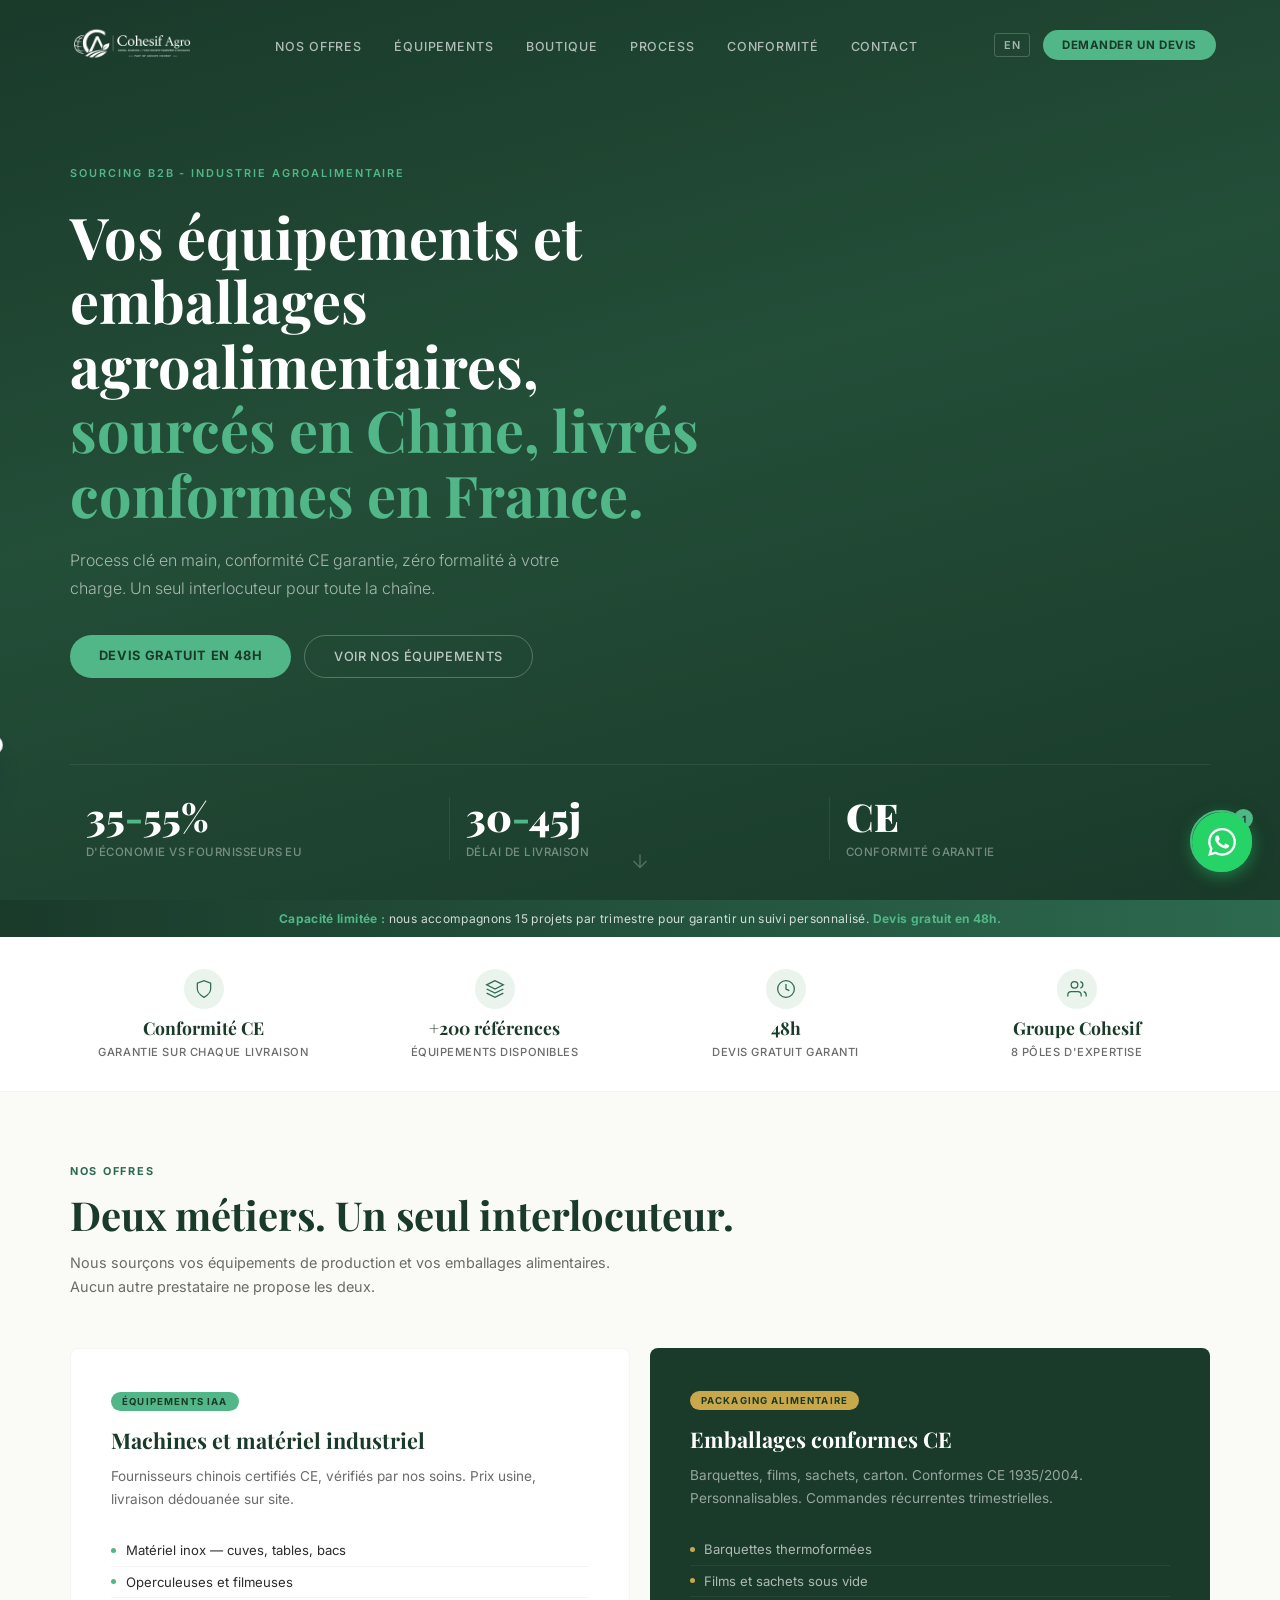
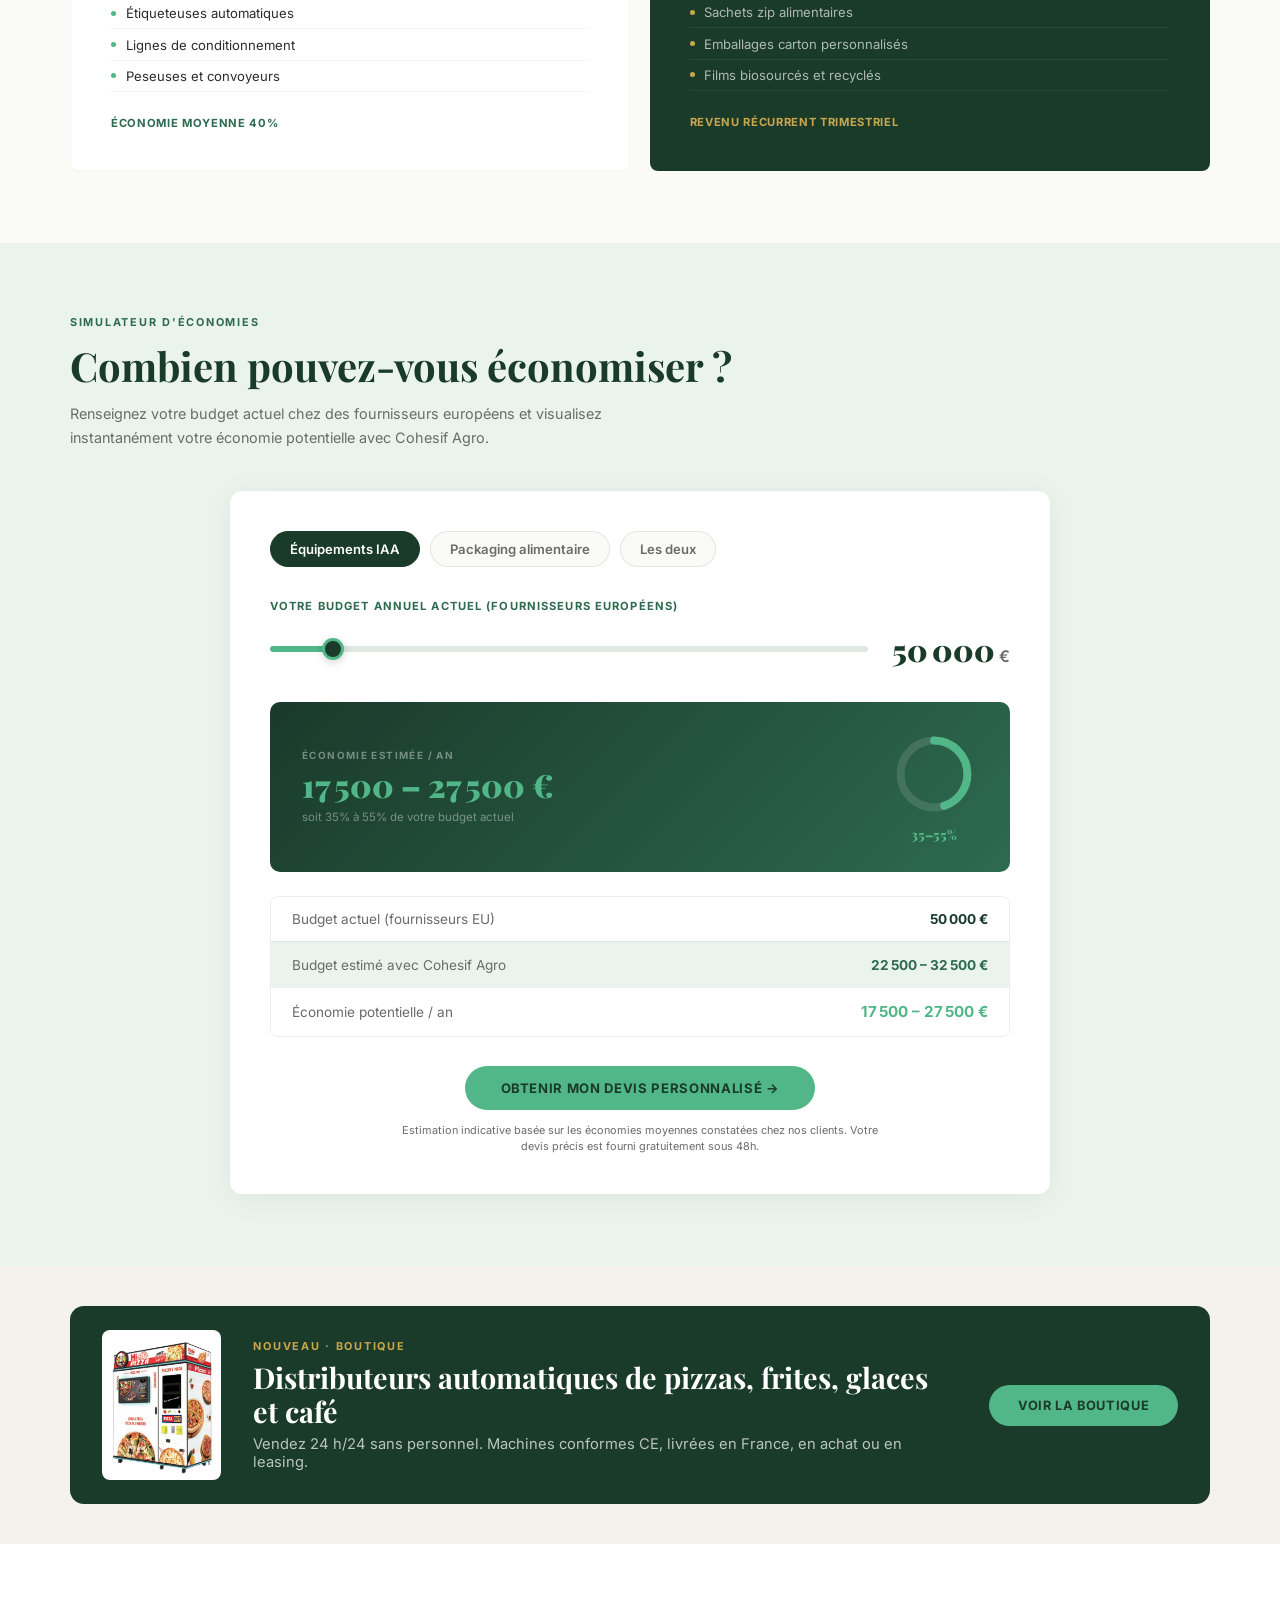
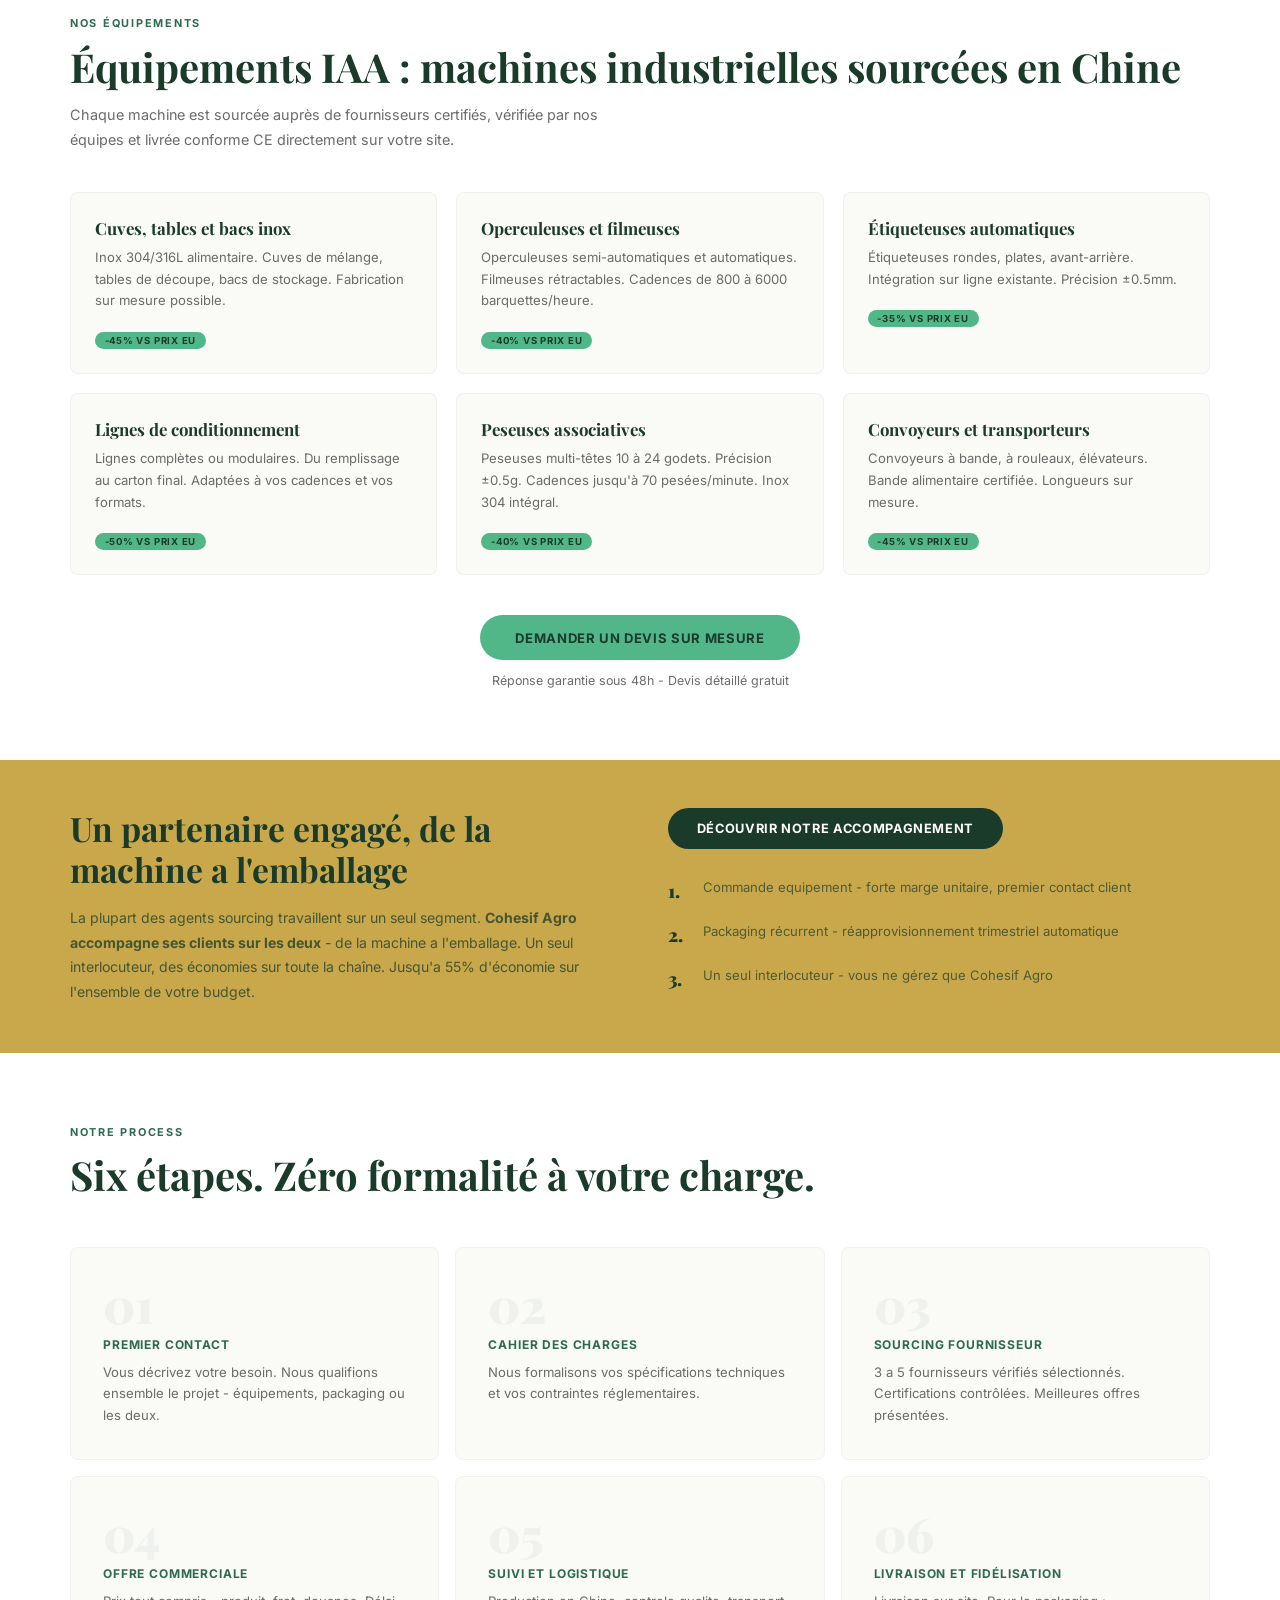
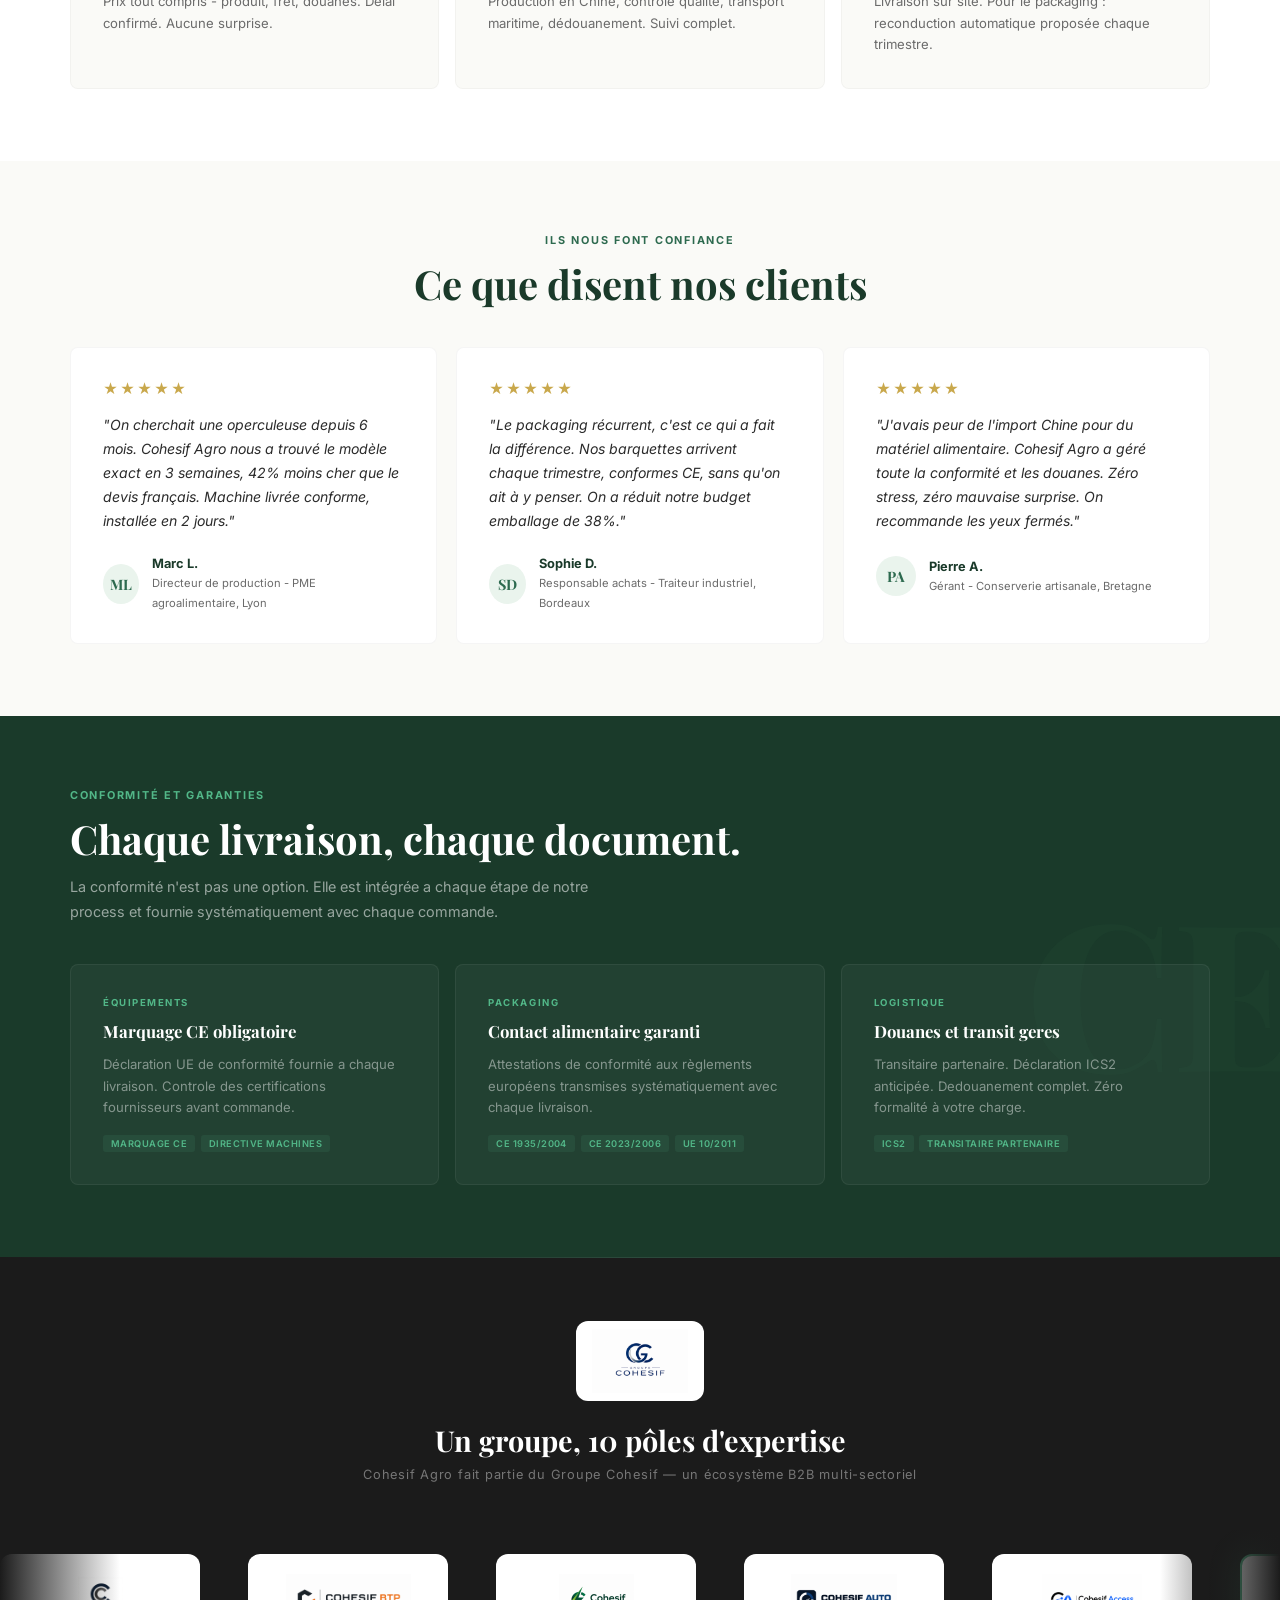
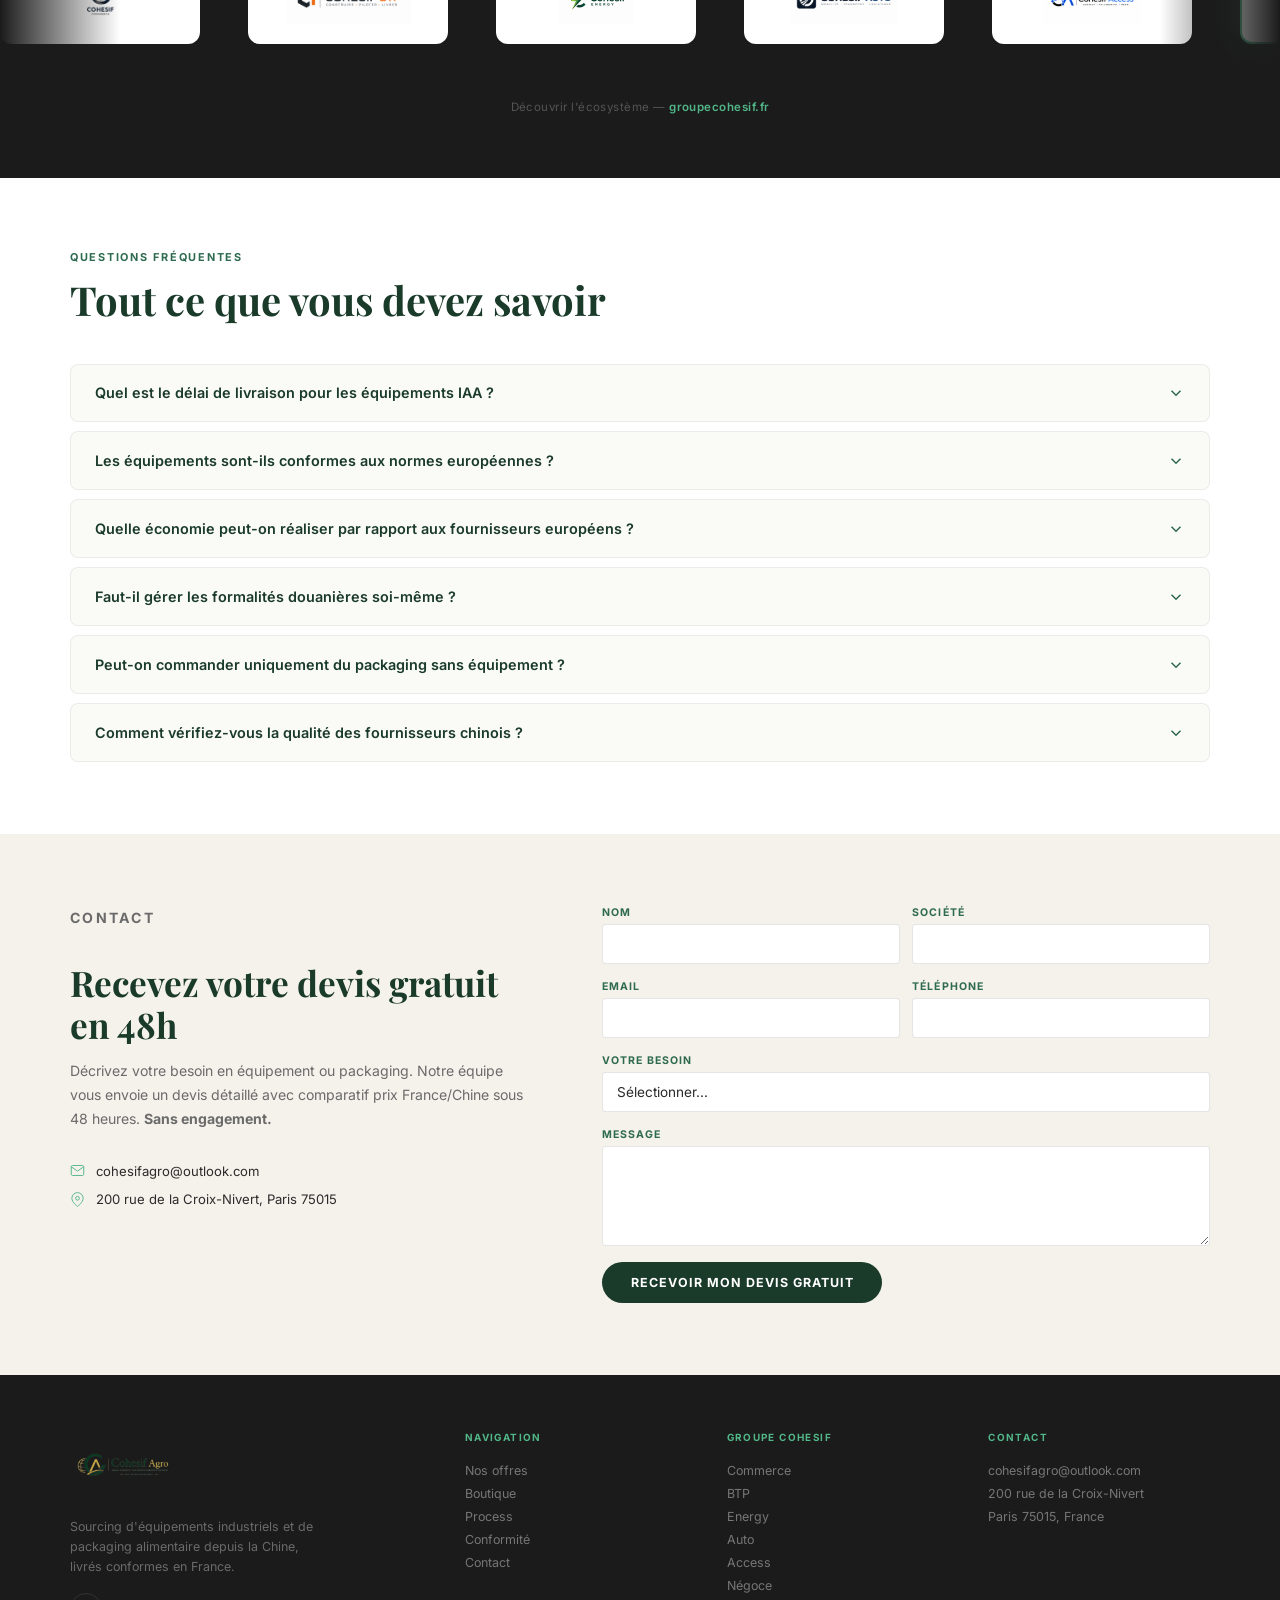
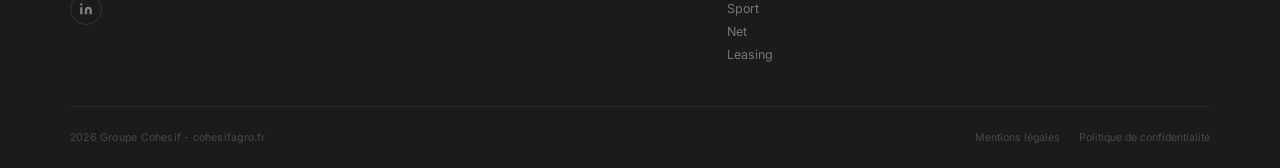
==== commit ab021a12: "feat: boutique de distributeurs automatiques (pizza, frites, burgers, glaces, café) - boutique.html " ====
--- a/index.html
+++ b/index.html
@@ -1045,6 +1045,7 @@
   <ul class="nav-links">
     <li><a href="#offres" data-fr>Nos offres</a><a href="#offres" data-en>Our offer</a></li>
     <li><a href="#equipements" data-fr>Équipements</a><a href="#equipements" data-en>Equipment</a></li>
+    <li><a href="boutique.html" data-fr>Boutique</a><a href="boutique.html" data-en>Shop</a></li>
     <li><a href="#process" data-fr>Process</a><a href="#process" data-en>Process</a></li>
     <li><a href="#conf" data-fr>Conformité</a><a href="#conf" data-en>Compliance</a></li>
     <li><a href="#contact" data-fr>Contact</a><a href="#contact" data-en>Contact</a></li>
@@ -1060,6 +1061,7 @@
 <div class="mmenu" id="mmenu" role="navigation" aria-label="Menu mobile">
   <a href="#offres" data-fr>Nos offres</a><a href="#offres" data-en>Our offer</a>
   <a href="#equipements" data-fr>Équipements</a><a href="#equipements" data-en>Equipment</a>
+  <a href="boutique.html" data-fr>Boutique</a><a href="boutique.html" data-en>Shop</a>
   <a href="#process" data-fr>Process</a><a href="#process" data-en>Process</a>
   <a href="#conf" data-fr>Conformité</a><a href="#conf" data-en>Compliance</a>
   <a href="#contact" data-fr>Contact</a><a href="#contact" data-en>Contact</a>
@@ -1283,6 +1285,32 @@
 </section>
 
 <!-- EQUIPEMENTS GALLERY -->
+<!-- BOUTIQUE -->
+<section class="shop-band" aria-label="Boutique distributeurs automatiques">
+  <div class="shop-band-in">
+    <img src="img/boutique/pizza-interieur.webp" alt="Distributeur automatique de pizzas" width="140" height="180" loading="lazy"/>
+    <div class="shop-band-txt">
+      <p class="shop-band-k" data-fr>Nouveau · Boutique</p><p class="shop-band-k" data-en>New · Shop</p>
+      <h2 data-fr>Distributeurs automatiques de pizzas, frites, glaces et café</h2>
+      <h2 data-en>Vending machines for pizza, fries, ice cream and coffee</h2>
+      <p data-fr>Vendez 24 h/24 sans personnel. Machines conformes CE, livrées en France, en achat ou en leasing.</p>
+      <p data-en>Sell 24/7 with no staff. CE-compliant machines delivered in France, to buy or lease.</p>
+    </div>
+    <a href="boutique.html" class="cta" data-fr>Voir la boutique</a><a href="boutique.html" class="cta" data-en>Visit the shop</a>
+  </div>
+</section>
+<style>
+.shop-band{background:var(--cream);padding:2.5rem var(--pad)}
+.shop-band-in{max-width:var(--max);margin:0 auto;display:flex;align-items:center;gap:2rem;background:var(--deep);border-radius:14px;padding:1.5rem 2rem;color:#fff}
+.shop-band-in img{height:150px;width:auto;background:#fff;border-radius:8px;padding:6px;flex-shrink:0}
+.shop-band-txt{flex:1}
+.shop-band-k{font-size:.68rem;font-weight:700;letter-spacing:.16em;text-transform:uppercase;color:var(--gold);margin-bottom:.4rem}
+.shop-band h2{font-family:var(--ff);font-size:clamp(1.3rem,2.4vw,1.8rem);line-height:1.2;margin-bottom:.4rem}
+.shop-band-txt p:not(.shop-band-k){color:rgba(255,255,255,.7);font-size:.92rem}
+.shop-band .cta{flex-shrink:0}
+@media(max-width:760px){.shop-band-in{flex-direction:column;align-items:flex-start;padding:1.5rem}.shop-band-in img{height:120px}}
+</style>
+
 <section class="equip" id="equipements">
   <div class="inner">
     <div class="equip-head">
@@ -1777,6 +1805,7 @@
       <div class="ft-col">
         <h4 data-fr>Navigation</h4><h4 data-en>Navigation</h4>
         <a href="#offres" data-fr>Nos offres</a><a href="#offres" data-en>Our offer</a>
+        <a href="boutique.html" data-fr>Boutique</a><a href="boutique.html" data-en>Shop</a>
         <a href="#process" data-fr>Process</a><a href="#process" data-en>Process</a>
         <a href="#conf" data-fr>Conformité</a><a href="#conf" data-en>Compliance</a>
         <a href="#contact" data-fr>Contact</a><a href="#contact" data-en>Contact</a>
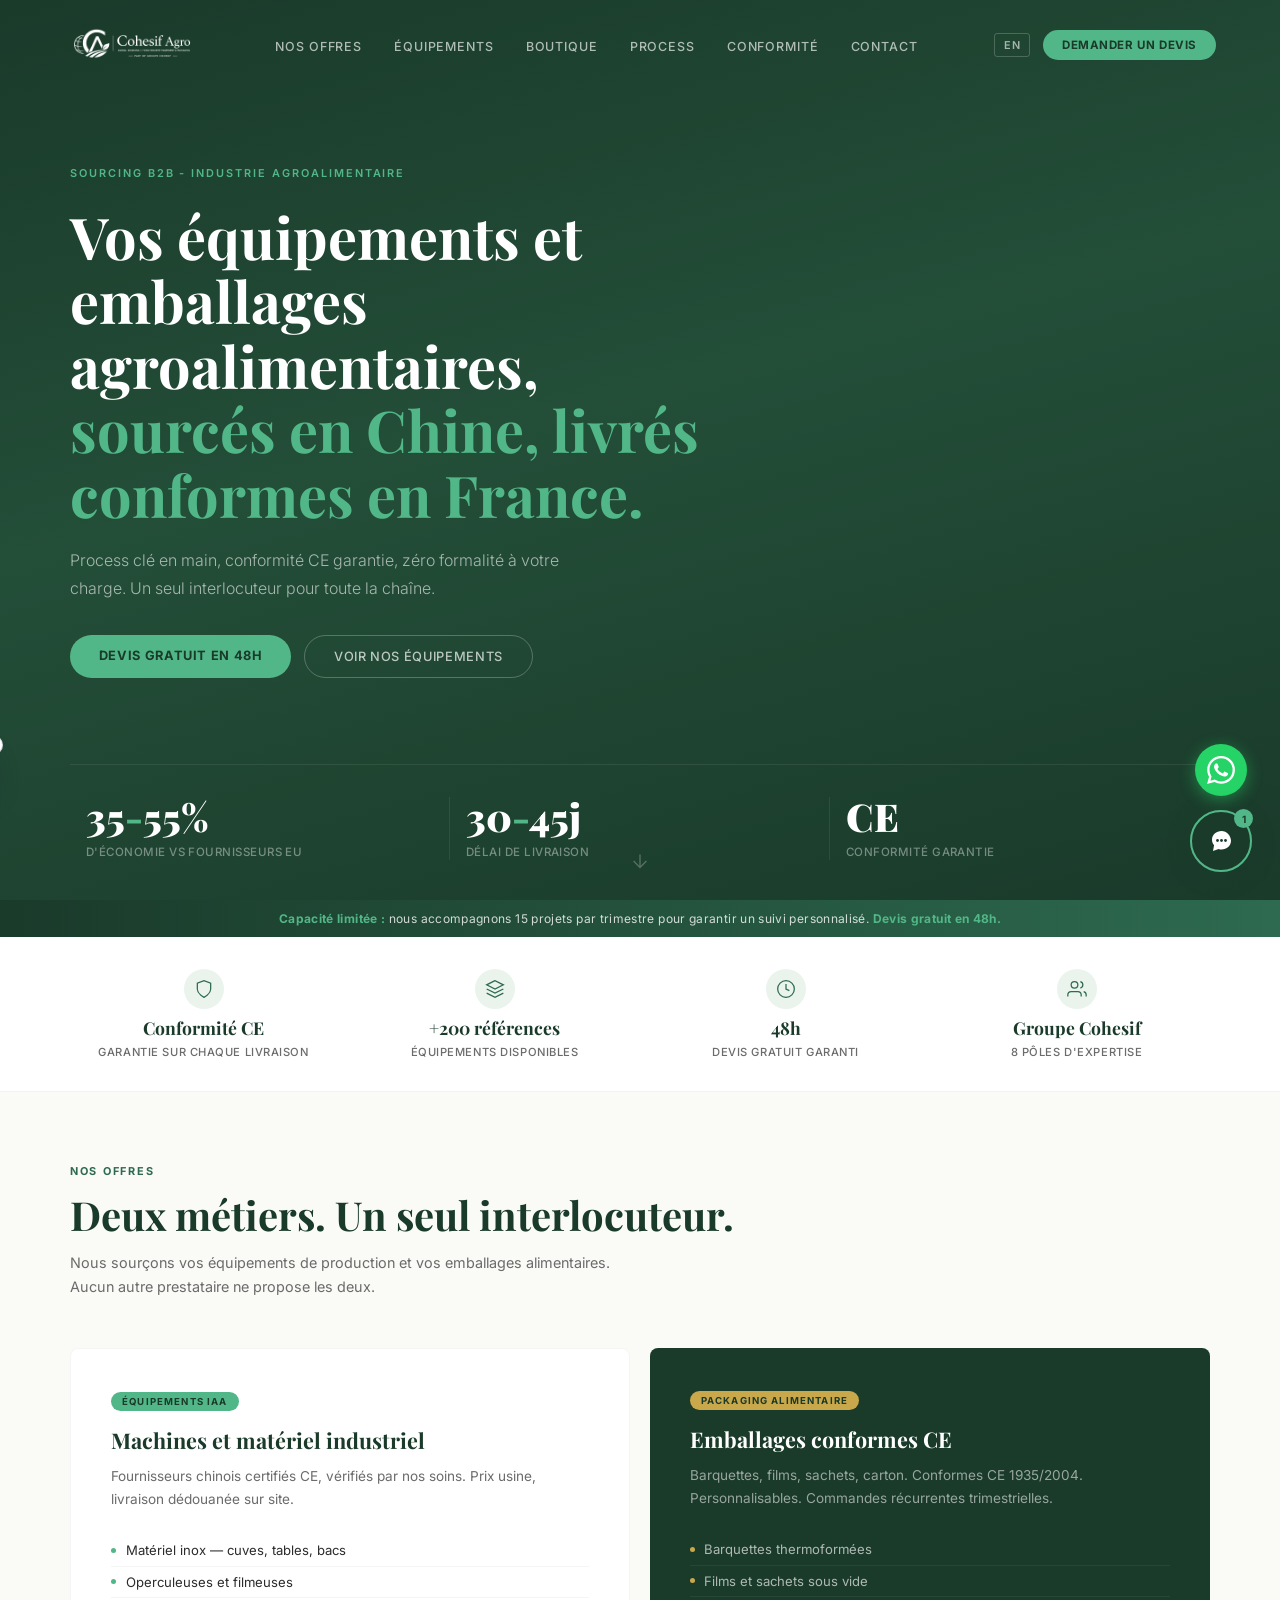
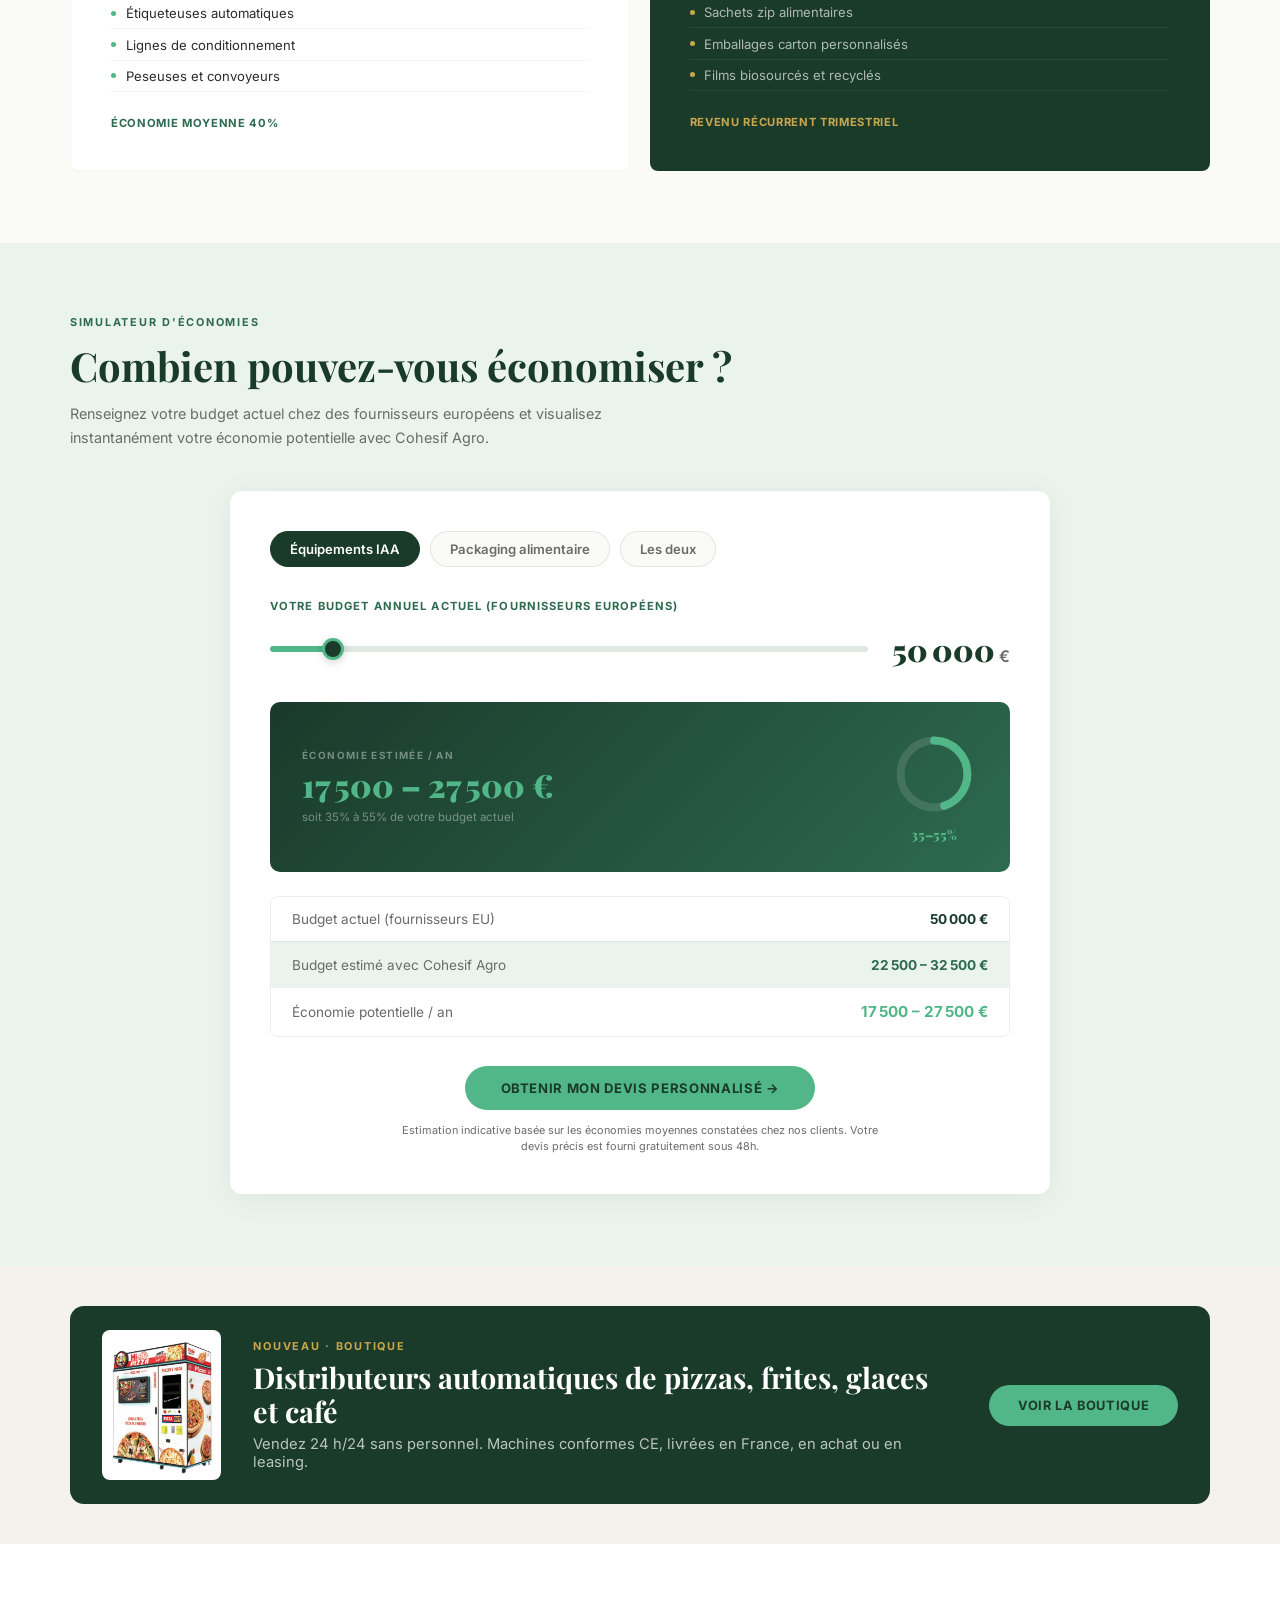
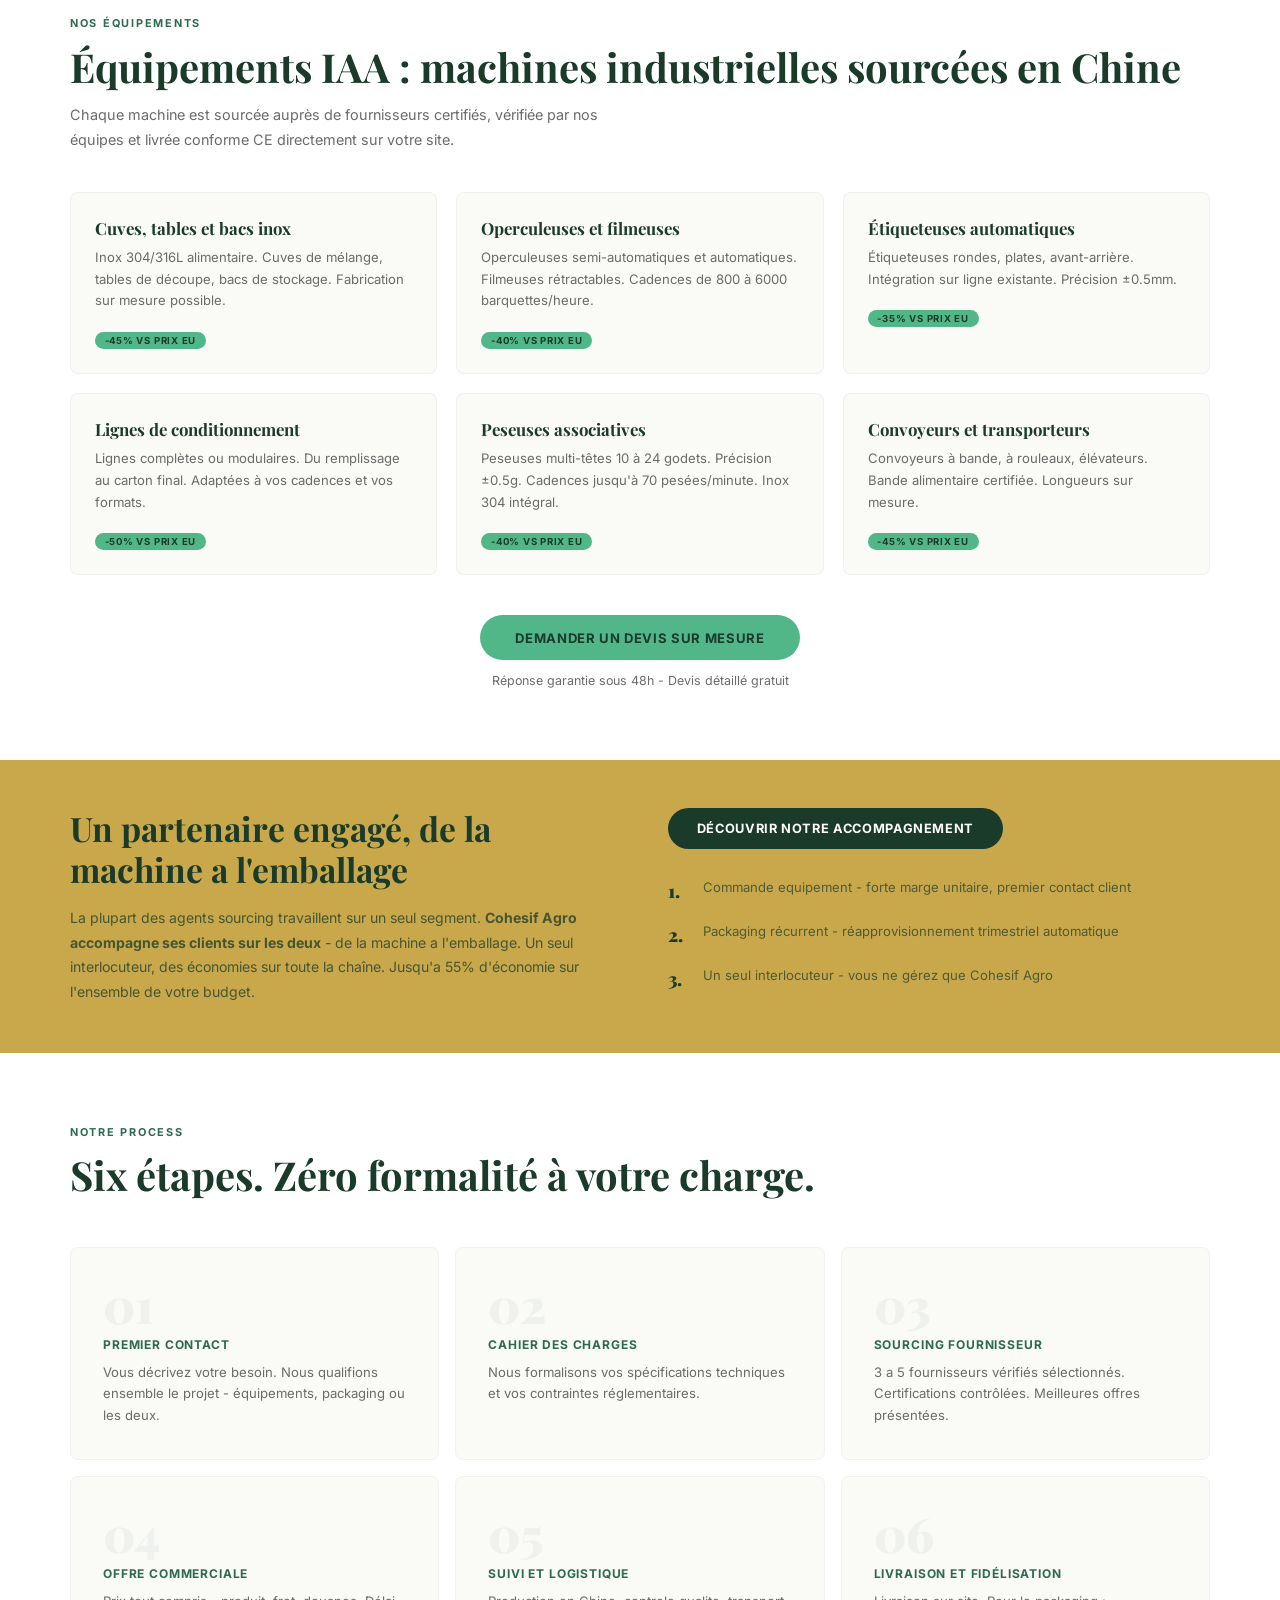
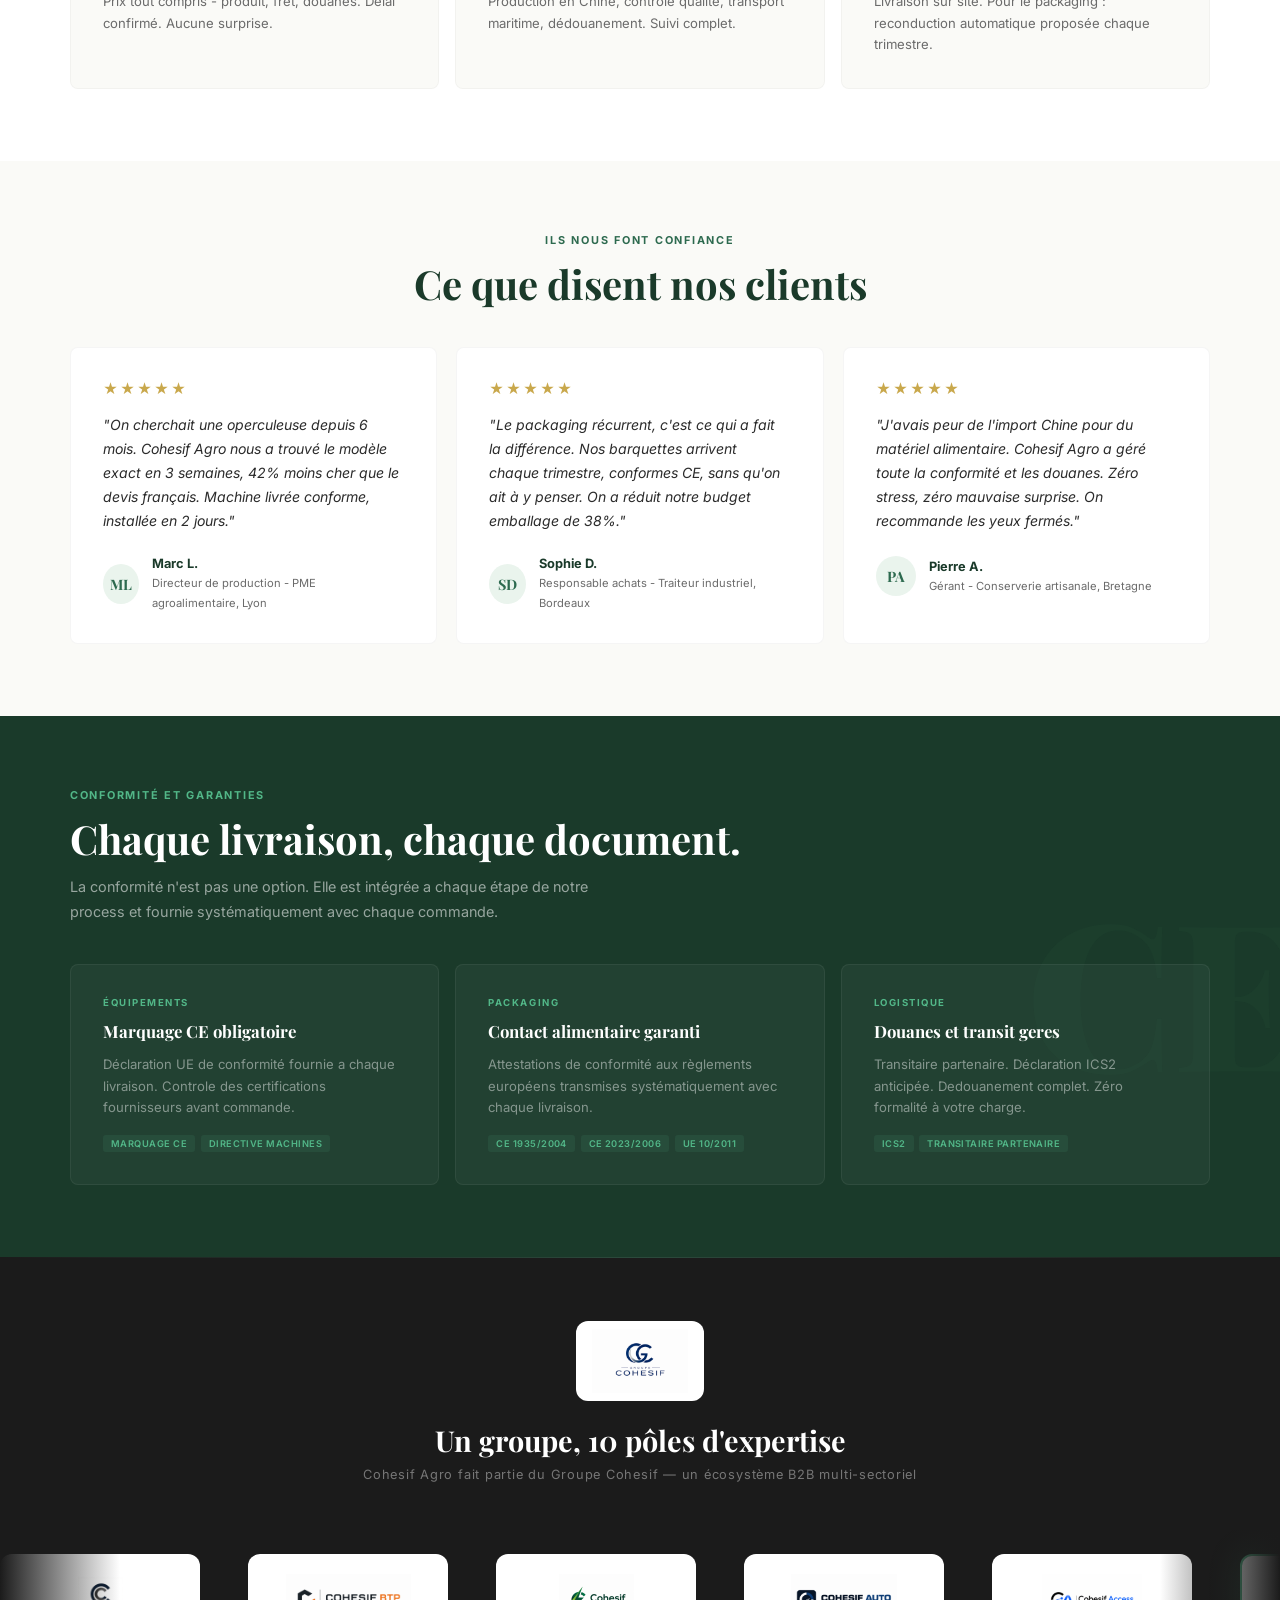
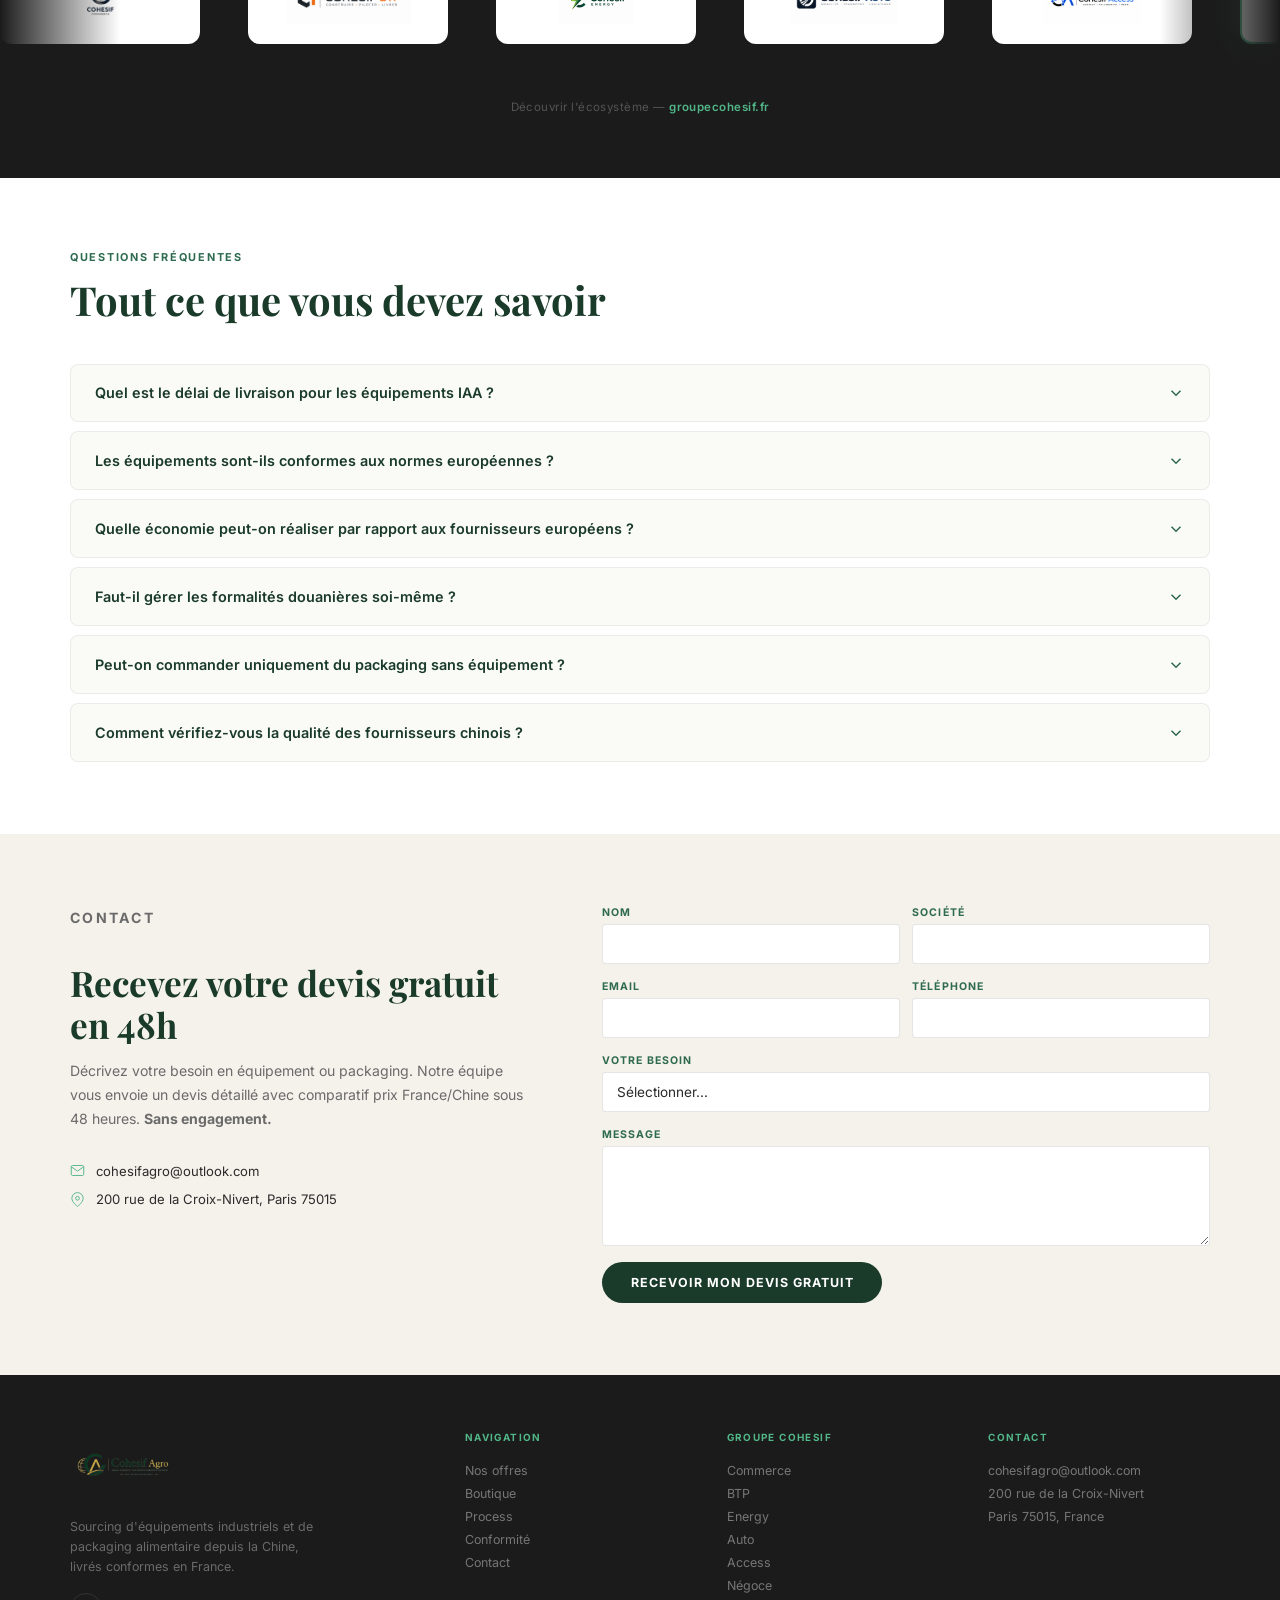
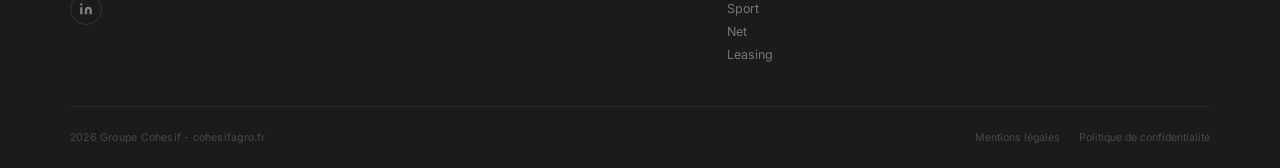
==== commit b40b88f5: "fix: empiler le bouton WhatsApp au-dessus du lanceur du chat Les deux boutons flottants étaient fixé" ====
--- a/index.html
+++ b/index.html
@@ -2960,18 +2960,19 @@
   <style>
     .whatsapp-float {
       position: fixed;
-      bottom: 28px;
-      right: 28px;
+      /* Empilé au-dessus du lanceur du chat (#chat-launcher : 62px, bottom/right 28px) */
+      bottom: 104px;
+      right: 33px;
       background-color: #25D366;
       color: #fff;
       border-radius: 50%;
-      width: 60px;
-      height: 60px;
+      width: 52px;
+      height: 52px;
       display: flex;
       align-items: center;
       justify-content: center;
       box-shadow: 0 4px 16px rgba(37,211,102,0.45);
-      z-index: 99999;
+      z-index: 290; /* sous la fenêtre du chat (z-index 300) quand elle est ouverte */
       text-decoration: none;
       transition: transform .2s ease, box-shadow .2s ease;
     }
@@ -2979,8 +2980,8 @@
       transform: scale(1.12);
       box-shadow: 0 6px 24px rgba(37,211,102,0.55);
     }
-    @media (max-width: 600px) {
-      .whatsapp-float { bottom: 18px; right: 18px; width: 52px; height: 52px; }
+    @media (max-width: 430px) {
+      .whatsapp-float { bottom: 88px; right: 19px; }
     }
   </style>
 </body>
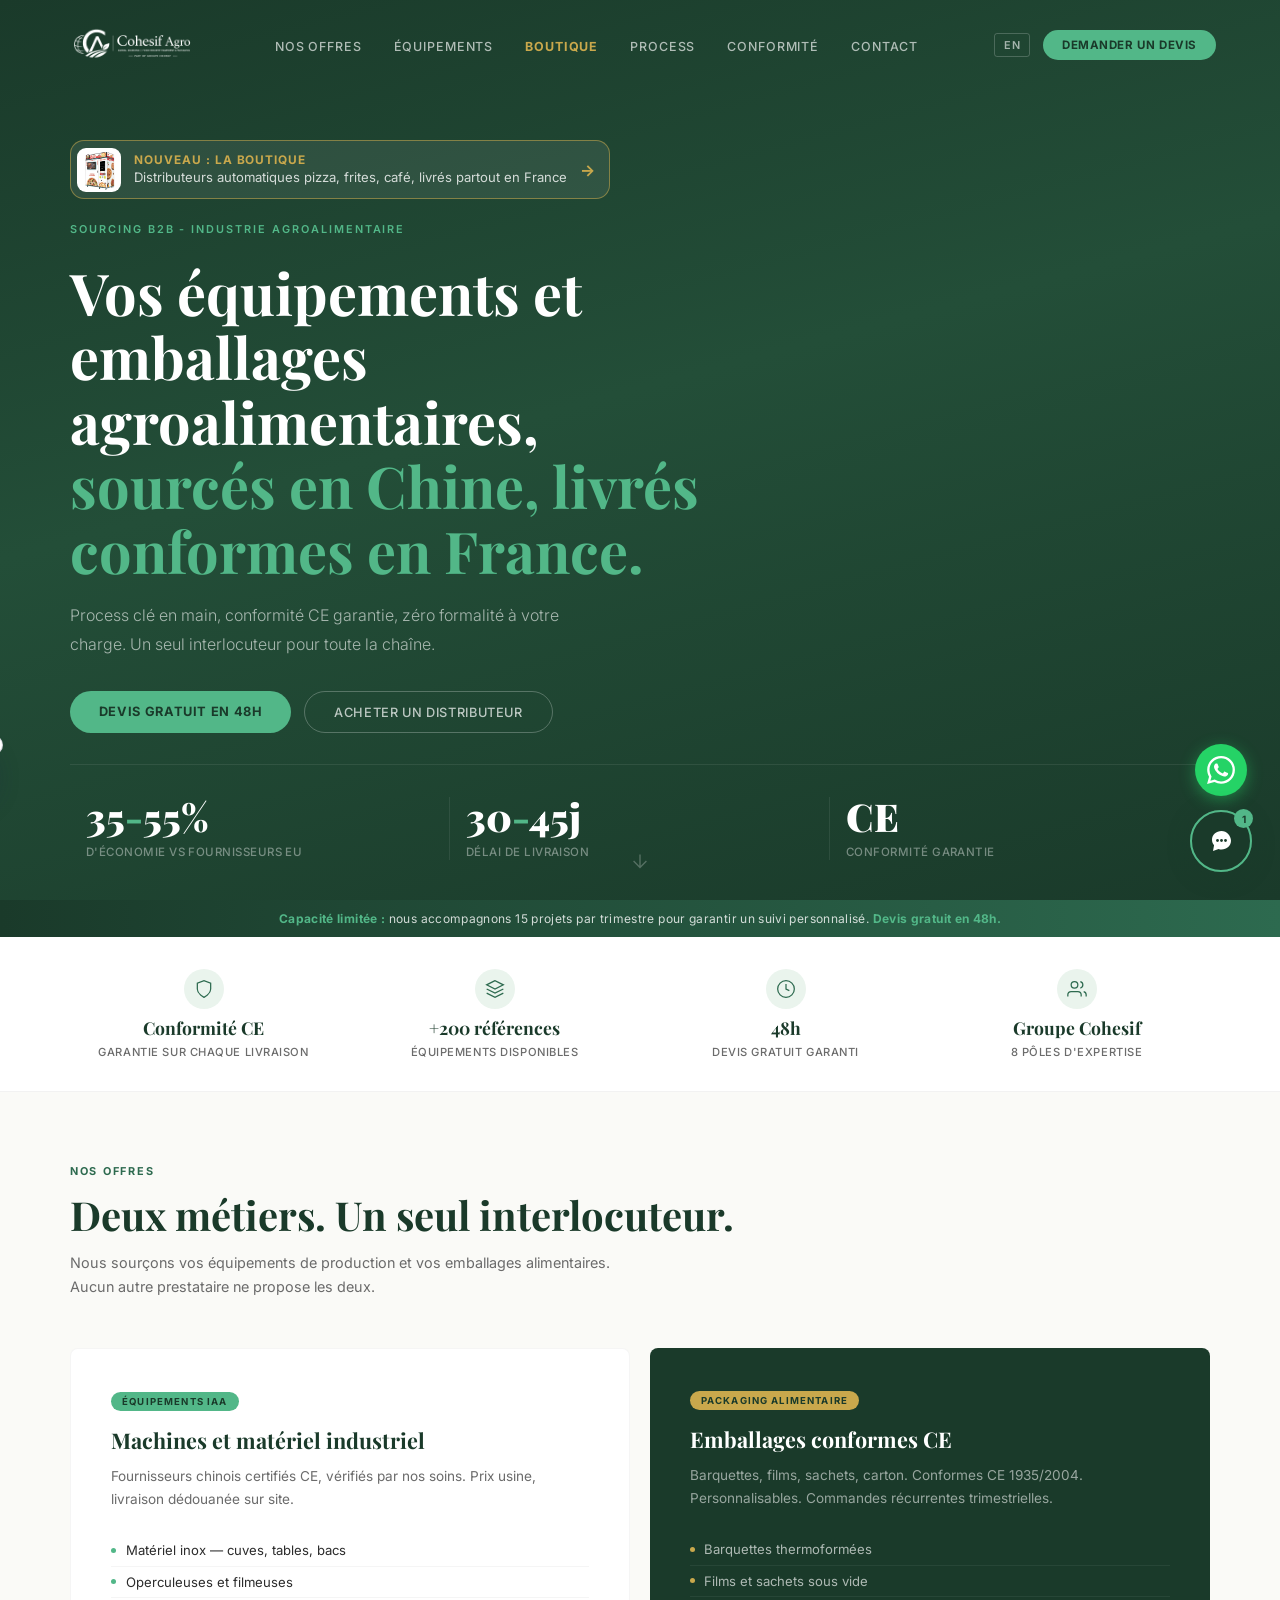
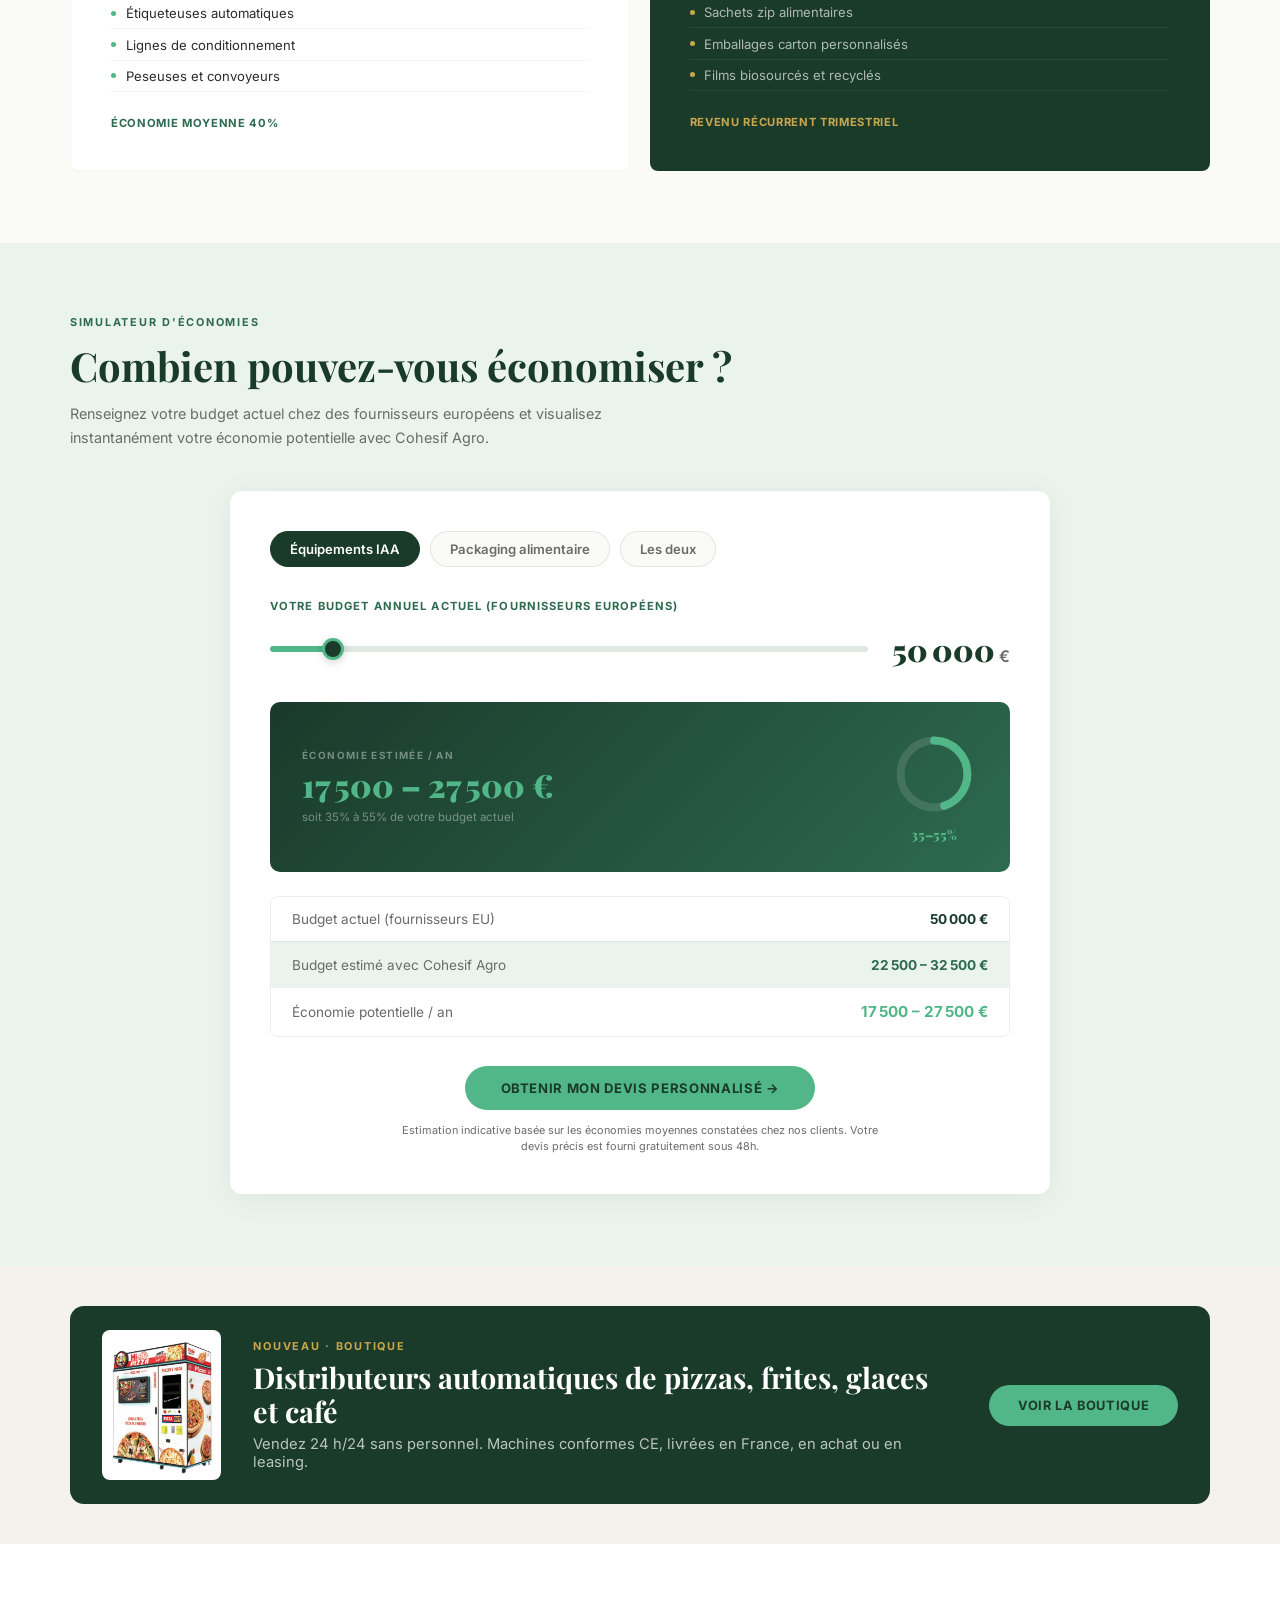
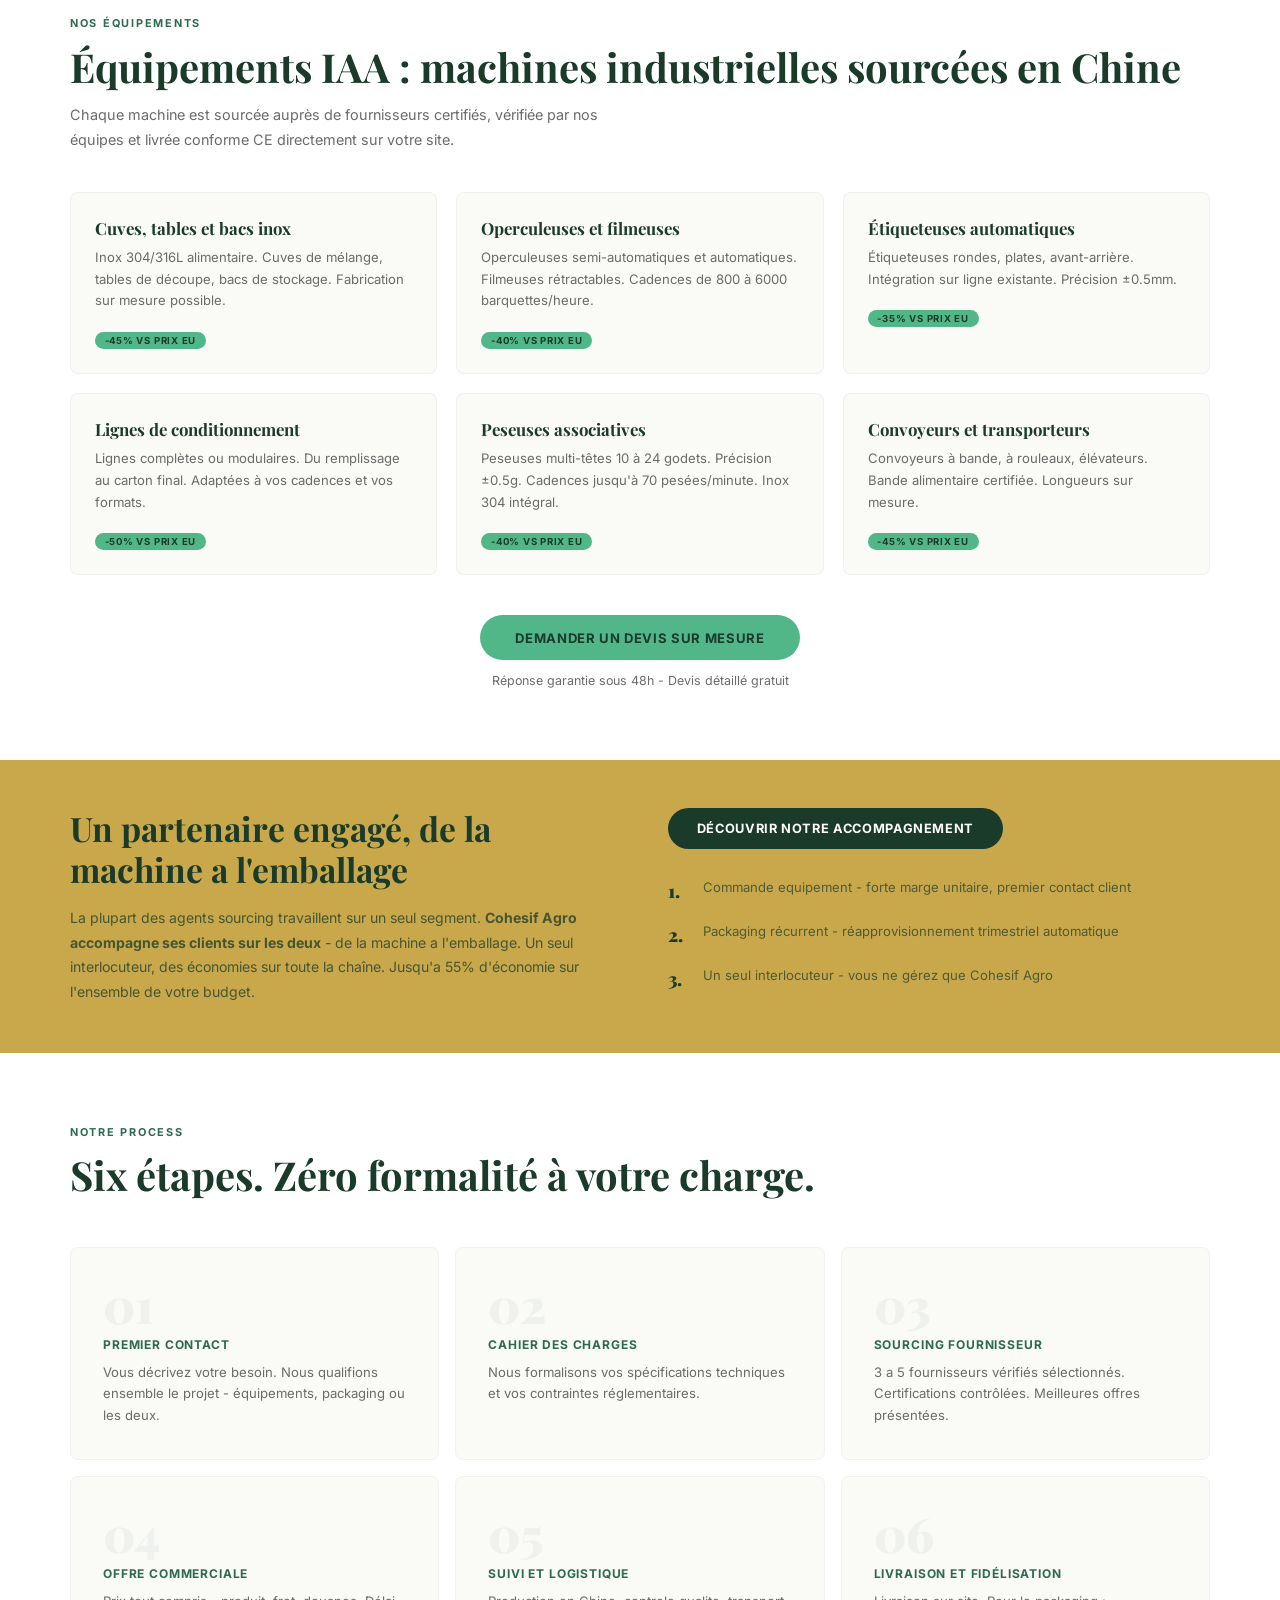
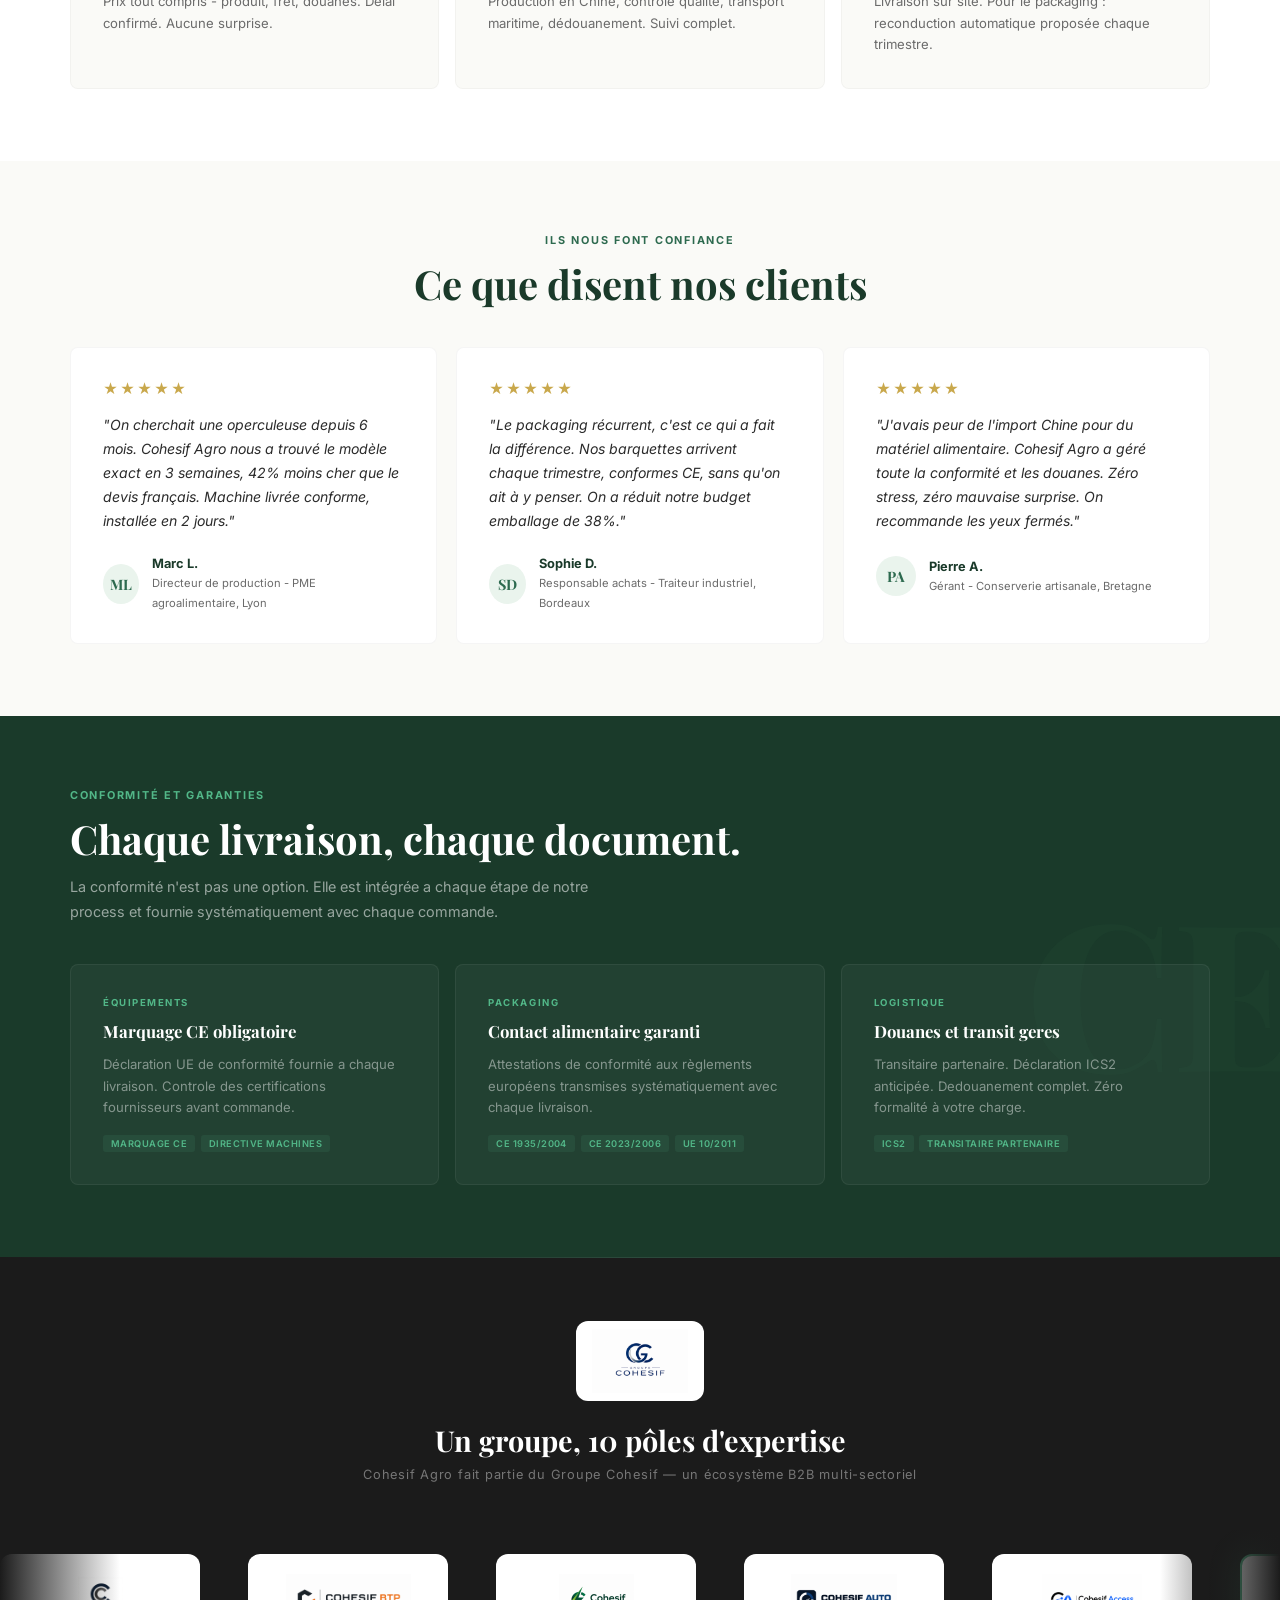
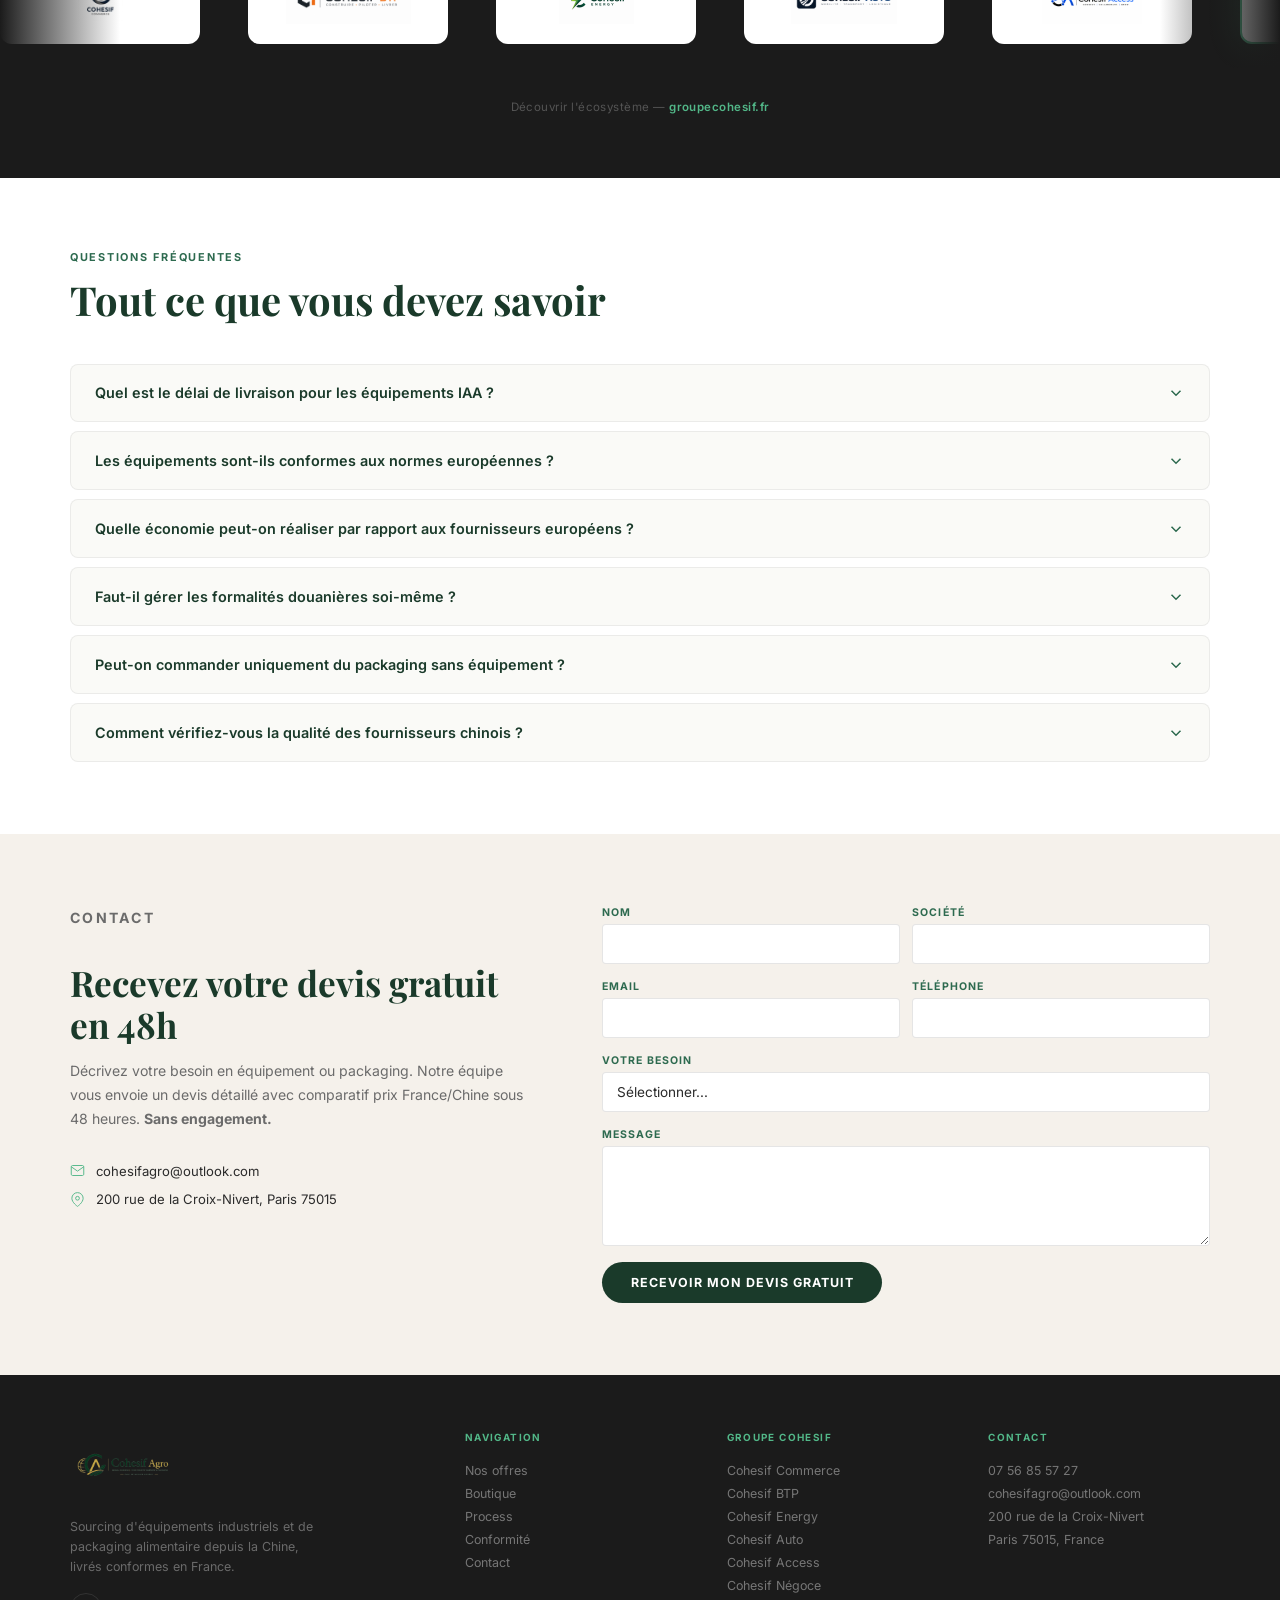
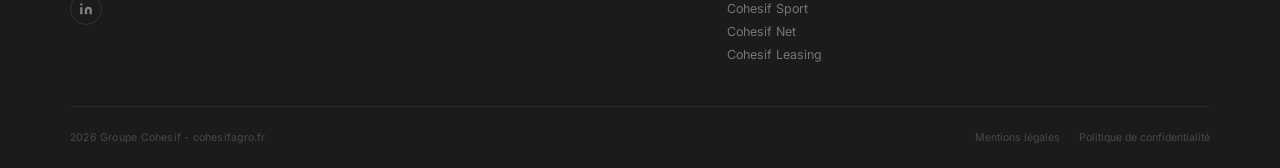
==== commit 93a630b6: "SEO et conversion : boutique mise en avant, livraison partout en France - Accueil : titre/descriptio" ====
--- a/index.html
+++ b/index.html
@@ -3,9 +3,9 @@
 <head>
 <meta charset="UTF-8"/>
 <meta name="viewport" content="width=device-width, initial-scale=1.0"/>
-<title>Cohesif Agro | Sourcing Équipements & Packaging Agroalimentaire</title>
-<meta name="description" content="Cohesif Agro source vos équipements industriels IAA et packaging alimentaire depuis la Chine. Conformité CE garantie. 35-55% d'économie. Devis gratuit en 48h."/>
-<meta name="keywords" content="équipement agroalimentaire, matériel IAA, sourcing Chine, packaging alimentaire, machine agroalimentaire, operculeuse, étiqueteuse automatique, convoyeur alimentaire, cuve inox alimentaire, emballage alimentaire, fournisseur équipement agroalimentaire, conformité CE, import Chine agroalimentaire, Cohesif Agro, Groupe Cohesif, sourcing B2B agroalimentaire, barquette thermoformée, film sous vide alimentaire, peseuse associative, ligne conditionnement agroalimentaire, agent sourcing agroalimentaire France"/>
+<title>Cohesif Agro | Équipements agroalimentaires & distributeurs automatiques</title>
+<meta name="description" content="Cohesif Agro : équipements agroalimentaires IAA, packaging alimentaire et boutique de distributeurs automatiques (pizza, frites, café). Conformes CE, livrés partout en France. Devis gratuit en 48 h."/>
+<meta name="keywords" content="équipement agroalimentaire, matériel IAA, sourcing Chine, packaging alimentaire, machine agroalimentaire, operculeuse, étiqueteuse automatique, convoyeur alimentaire, cuve inox alimentaire, emballage alimentaire, fournisseur équipement agroalimentaire, conformité CE, import Chine agroalimentaire, Cohesif Agro, Groupe Cohesif, sourcing B2B agroalimentaire, barquette thermoformée, film sous vide alimentaire, peseuse associative, ligne conditionnement agroalimentaire, agent sourcing agroalimentaire France, distributeur automatique, distributeur automatique à vendre, distributeur automatique pizza, distributeur de pizza, distributeur automatique frites, distributeur automatique glace, distributeur automatique café, acheter distributeur automatique, filmeuse à palettes, Cohesif Agro boutique"/>
 <meta name="robots" content="index, follow, max-snippet:-1, max-image-preview:large, max-video-preview:-1"/>
 <meta name="author" content="Cohesif Agro - Groupe Cohesif"/>
 <meta name="geo.region" content="FR-75"/>
@@ -15,9 +15,9 @@
 <meta name="mobile-web-app-capable" content="yes"/>
 <meta name="apple-mobile-web-app-capable" content="yes"/>
 <meta name="apple-mobile-web-app-title" content="Cohesif Agro"/>
-<meta property="og:title" content="Cohesif Agro | Équipements IAA & Packaging Alimentaire - Sourcing Chine"/>
-<meta property="og:description" content="Sourcez vos équipements agroalimentaires et packaging depuis la Chine. Conformité CE garantie, 35-55% d'économie, devis gratuit en 48h."/>
-<meta property="og:url" content="https://www.cohesifagro.fr"/>
+<meta property="og:title" content="Cohesif Agro | Équipements IAA, packaging & distributeurs automatiques"/>
+<meta property="og:description" content="Équipements agroalimentaires, packaging alimentaire et distributeurs automatiques conformes CE, livrés partout en France. 35-55% d'économie, devis gratuit en 48 h."/>
+<meta property="og:url" content="https://www.cohesifagro.fr/"/>
 <meta property="og:type" content="website"/>
 <meta property="og:locale" content="fr_FR"/>
 <meta property="og:locale:alternate" content="en_GB"/>
@@ -28,14 +28,14 @@
 <meta property="og:image:type" content="image/png"/>
 <meta property="og:image:alt" content="Cohesif Agro - Sourcing équipements IAA et packaging alimentaire depuis la Chine"/>
 <meta name="twitter:card" content="summary_large_image"/>
-<meta name="twitter:title" content="Cohesif Agro | Sourcing Équipements & Packaging Agroalimentaire"/>
-<meta name="twitter:description" content="Équipements IAA et packaging alimentaire sourcés en Chine, livrés conformes CE en France. 35-55% d'économie."/>
+<meta name="twitter:title" content="Cohesif Agro | Équipements agroalimentaires & distributeurs automatiques"/>
+<meta name="twitter:description" content="Équipements IAA, packaging alimentaire et distributeurs automatiques conformes CE, livrés partout en France. 35-55% d'économie."/>
 <meta name="twitter:image" content="https://www.cohesifagro.fr/logo-cohesif-agro-full.png"/>
 <meta name="twitter:image:alt" content="Cohesif Agro - Sourcing équipements IAA et packaging alimentaire"/>
 <meta name="theme-color" content="#1A3A2A"/>
-<link rel="canonical" href="https://www.cohesifagro.fr"/>
-<link rel="alternate" hreflang="fr" href="https://www.cohesifagro.fr"/>
-<link rel="alternate" hreflang="x-default" href="https://www.cohesifagro.fr"/>
+<link rel="canonical" href="https://www.cohesifagro.fr/"/>
+<link rel="alternate" hreflang="fr-FR" href="https://www.cohesifagro.fr/"/>
+<link rel="alternate" hreflang="x-default" href="https://www.cohesifagro.fr/"/>
 <link rel="icon" type="image/svg+xml" href="/favicon.svg"/>
 <link rel="apple-touch-icon" href="/favicon.svg"/>
 <link rel="manifest" href="/site.webmanifest"/>
@@ -49,20 +49,22 @@
 {
   "@context":"https://schema.org",
   "@type":"WebSite",
+  "@id":"https://www.cohesifagro.fr/#website",
   "name":"Cohesif Agro",
   "alternateName":"Cohésif Agro",
   "url":"https://www.cohesifagro.fr",
-  "description":"Sourcing clé en main d'équipements industriels IAA et packaging alimentaire depuis la Chine. Conformité CE garantie, livraison en France.",
+  "description":"Équipements agroalimentaires IAA, packaging alimentaire et boutique de distributeurs automatiques conformes CE, livrés partout en France.",
   "inLanguage":"fr-FR",
-  "publisher":{"@type":"Organization","name":"Cohesif Agro","url":"https://www.cohesifagro.fr"}
+  "publisher":{"@id":"https://www.cohesifagro.fr/#organization"}
 }
 </script>
 <script type="application/ld+json">
 {
   "@context":"https://schema.org",
   "@type":"Organization",
+  "@id":"https://www.cohesifagro.fr/#organization",
   "name":"Cohesif Agro",
-  "alternateName":"Cohésif Agro",
+  "alternateName":["Cohésif Agro","Cohesif Agro Boutique"],
   "url":"https://www.cohesifagro.fr",
   "logo":{
     "@type":"ImageObject",
@@ -72,6 +74,8 @@
   },
   "image":"https://www.cohesifagro.fr/logo-cohesif-agro-full.png",
   "email":"cohesifagro@outlook.com",
+  "telephone":"+33756855727",
+  "contactPoint":{"@type":"ContactPoint","telephone":"+33756855727","email":"cohesifagro@outlook.com","contactType":"sales","areaServed":"FR","availableLanguage":["French","English"]},
   "address":{
     "@type":"PostalAddress",
     "streetAddress":"200 rue de la Croix-Nivert",
@@ -85,9 +89,10 @@
     "name":"Groupe Cohesif",
     "url":"https://www.groupecohesif.fr"
   },
-  "description":"Sourcing clé en main d'équipements industriels IAA et packaging alimentaire depuis la Chine. Conformité CE garantie, 35 à 55% d'économie, livraison en France.",
-  "knowsAbout":["équipement agroalimentaire","sourcing Chine","packaging alimentaire","conformité CE","import machines industrielles","operculeuse","étiqueteuse automatique","cuve inox alimentaire","convoyeur alimentaire","barquette thermoformée","peseuse associative"],
-  "areaServed":{"@type":"Country","name":"France"},
+  "description":"Sourcing clé en main d'équipements industriels IAA et packaging alimentaire, et vente de distributeurs automatiques (pizza, frites, burgers, glaces, café). Conformité CE garantie, 35 à 55% d'économie, livraison partout en France.",
+  "hasOfferCatalog":{"@type":"OfferCatalog","name":"Boutique Cohesif Agro : distributeurs automatiques et équipements professionnels","url":"https://www.cohesifagro.fr/boutique.html"},
+  "knowsAbout":["distributeur automatique","distributeur automatique de pizza","distributeur automatique de frites","distributeur automatique de café","filmeuse à palettes","équipement agroalimentaire","sourcing Chine","packaging alimentaire","conformité CE","import machines industrielles","operculeuse","étiqueteuse automatique","cuve inox alimentaire","convoyeur alimentaire","barquette thermoformée","peseuse associative"],
+  "areaServed":[{"@type":"Country","name":"France"},{"@type":"AdministrativeArea","name":"Île-de-France"},{"@type":"AdministrativeArea","name":"Auvergne-Rhône-Alpes"},{"@type":"AdministrativeArea","name":"Provence-Alpes-Côte d'Azur"},{"@type":"AdministrativeArea","name":"Occitanie"},{"@type":"AdministrativeArea","name":"Nouvelle-Aquitaine"},{"@type":"AdministrativeArea","name":"Hauts-de-France"},{"@type":"AdministrativeArea","name":"Grand Est"},{"@type":"AdministrativeArea","name":"Pays de la Loire"},{"@type":"AdministrativeArea","name":"Bretagne"},{"@type":"AdministrativeArea","name":"Normandie"},{"@type":"AdministrativeArea","name":"Bourgogne-Franche-Comté"},{"@type":"AdministrativeArea","name":"Centre-Val de Loire"},{"@type":"AdministrativeArea","name":"Corse"}],
   "sameAs":[
     "https://www.linkedin.com/company/cohesifpartners/",
     "https://www.groupecohesif.fr"
@@ -130,8 +135,8 @@
   "@type":"Service",
   "name":"Sourcing Équipements & Packaging Agroalimentaire",
   "serviceType":"Sourcing B2B agroalimentaire",
-  "provider":{"@type":"Organization","name":"Cohesif Agro","url":"https://www.cohesifagro.fr"},
-  "areaServed":{"@type":"Country","name":"France"},
+  "provider":{"@id":"https://www.cohesifagro.fr/#organization"},
+  "areaServed":[{"@type":"Country","name":"France"},{"@type":"AdministrativeArea","name":"Île-de-France"},{"@type":"AdministrativeArea","name":"Auvergne-Rhône-Alpes"},{"@type":"AdministrativeArea","name":"Provence-Alpes-Côte d'Azur"},{"@type":"AdministrativeArea","name":"Occitanie"},{"@type":"AdministrativeArea","name":"Nouvelle-Aquitaine"},{"@type":"AdministrativeArea","name":"Hauts-de-France"},{"@type":"AdministrativeArea","name":"Grand Est"},{"@type":"AdministrativeArea","name":"Pays de la Loire"},{"@type":"AdministrativeArea","name":"Bretagne"},{"@type":"AdministrativeArea","name":"Normandie"},{"@type":"AdministrativeArea","name":"Bourgogne-Franche-Comté"},{"@type":"AdministrativeArea","name":"Centre-Val de Loire"},{"@type":"AdministrativeArea","name":"Corse"}],
   "description":"Sourcing clé en main d'équipements industriels IAA et packaging alimentaire depuis la Chine, conformes CE, livrés en France. 35 à 55% d'économie garantis.",
   "offers":[
     {
@@ -147,6 +152,14 @@
       "description":"Barquettes thermoformées, films sous vide, sachets zip, emballages carton personnalisés. Conformes CE 1935/2004. Réapprovisionnement trimestriel.",
       "priceCurrency":"EUR",
       "availability":"https://schema.org/InStock"
+    },
+    {
+      "@type":"Offer",
+      "name":"Distributeurs automatiques",
+      "description":"Distributeurs automatiques de pizzas, frites, burgers, glaces et café, conformes CE, livrés partout en France. Achat comptant ou leasing.",
+      "url":"https://www.cohesifagro.fr/boutique.html",
+      "priceCurrency":"EUR",
+      "availability":"https://schema.org/PreOrder"
     }
   ]
 }
@@ -256,6 +269,14 @@
 padding:.5rem 1.2rem;border-radius:50px;transition:background .25s;
 }
 .nav-cta:hover{background:var(--gold)}
+.nav-links a.nav-shop{color:var(--gold)!important;font-weight:700}
+.nav-shop-m{display:none;background:var(--gold);color:var(--deep);font-size:.72rem;font-weight:700;letter-spacing:.05em;text-transform:uppercase;padding:.45rem .9rem;border-radius:50px}
+.hero-shop{display:inline-flex;align-items:center;gap:.8rem;align-self:flex-start;max-width:100%;background:rgba(255,255,255,.08);border:1px solid rgba(201,168,76,.55);border-radius:14px;padding:.4rem .9rem .4rem .4rem;margin-bottom:1.4rem;color:#fff;transition:background .25s,border-color .25s}
+.hero-shop:hover{background:rgba(255,255,255,.14);border-color:var(--gold)}
+.hero-shop img{width:44px;height:44px;object-fit:contain;background:#fff;border-radius:9px;padding:2px;flex-shrink:0}
+.hero-shop span{font-size:.82rem;line-height:1.35;color:rgba(255,255,255,.8)}
+.hero-shop b{display:block;color:var(--gold);font-size:.74rem;letter-spacing:.08em;text-transform:uppercase}
+.hero-shop i{font-style:normal;color:var(--gold);font-weight:700;margin-left:auto}
 .burger{display:none;flex-direction:column;gap:5px;cursor:pointer;background:none;border:none;padding:4px}
 .burger span{display:block;width:20px;height:2px;background:#fff;transition:all .3s}
 nav.scrolled .burger span{background:var(--dark)}
@@ -274,7 +295,7 @@
 .hero-wrap{
 max-width:var(--max);width:100%;margin:0 auto;position:relative;z-index:1;
 flex:1;display:flex;flex-direction:column;justify-content:center;
-padding-top:80px;
+padding-top:110px;
 }
 .hero-label{
 font-size:.68rem;font-weight:600;letter-spacing:.18em;text-transform:uppercase;
@@ -699,6 +720,11 @@
 @media(max-width:900px){
 .nav-links,.nav-cta{display:none!important}
 .burger{display:flex}
+.nav-shop-m{display:inline-block}
+body.en .nav-links,body.en .nav-cta{display:none!important}
+.hero-wrap{padding-top:100px}
+.hero-shop{margin-bottom:1rem}
+.hero-shop span{font-size:.78rem}
 .hero-stats{grid-template-columns:1fr;gap:0}
 .h-stat{padding:.8rem 0;border-right:none!important}
 .h-stat:not(:last-child){border-bottom:1px solid rgba(255,255,255,.06)}
@@ -1045,12 +1071,13 @@
   <ul class="nav-links">
     <li><a href="#offres" data-fr>Nos offres</a><a href="#offres" data-en>Our offer</a></li>
     <li><a href="#equipements" data-fr>Équipements</a><a href="#equipements" data-en>Equipment</a></li>
-    <li><a href="boutique.html" data-fr>Boutique</a><a href="boutique.html" data-en>Shop</a></li>
+    <li><a href="boutique.html" class="nav-shop" data-fr>Boutique</a><a href="boutique.html" class="nav-shop" data-en>Shop</a></li>
     <li><a href="#process" data-fr>Process</a><a href="#process" data-en>Process</a></li>
     <li><a href="#conf" data-fr>Conformité</a><a href="#conf" data-en>Compliance</a></li>
     <li><a href="#contact" data-fr>Contact</a><a href="#contact" data-en>Contact</a></li>
   </ul>
   <div class="nav-r">
+    <a href="boutique.html" class="nav-shop-m"><span data-fr>Boutique</span><span data-en>Shop</span></a>
     <button class="lang-btn" id="langBtn">EN</button>
     <a href="#contact" class="nav-cta" data-fr>Demander un devis</a>
     <a href="#contact" class="nav-cta" data-en>Get a quote</a>
@@ -1071,6 +1098,12 @@
 <section class="hero" id="hero">
   <div class="hero-bg"></div>
   <div class="hero-wrap">
+    <a href="boutique.html" class="hero-shop">
+      <img src="img/boutique/pizza-interieur.webp" alt="" width="44" height="44"/>
+      <span data-fr><b>Nouveau : la boutique</b> Distributeurs automatiques pizza, frites, café, livrés partout en France</span>
+      <span data-en><b>New: the shop</b> Pizza, fries and coffee vending machines, delivered anywhere in France</span>
+      <i aria-hidden="true">→</i>
+    </a>
     <p class="hero-label" data-fr>Sourcing B2B - Industrie agroalimentaire</p>
     <p class="hero-label" data-en>B2B Sourcing - Food industry</p>
     <h1 class="hero-h">
@@ -1082,8 +1115,8 @@
     <div class="hero-btns">
       <a href="#contact" class="cta" data-fr>Devis gratuit en 48h</a>
       <a href="#contact" class="cta" data-en>Free quote in 48h</a>
-      <a href="#equipements" class="cta-outline" data-fr>Voir nos équipements</a>
-      <a href="#equipements" class="cta-outline" data-en>See our equipment</a>
+      <a href="boutique.html" class="cta-outline" data-fr>Acheter un distributeur</a>
+      <a href="boutique.html" class="cta-outline" data-en>Buy a vending machine</a>
     </div>
   </div>
   <div class="hero-stats">
@@ -1812,18 +1845,19 @@
       </div>
       <div class="ft-col">
         <h4>Groupe Cohesif</h4>
-        <a href="https://www.cohesifcommerce.fr" target="_blank" rel="noopener">Commerce</a>
-        <a href="https://www.cohesifbtp.fr" target="_blank" rel="noopener">BTP</a>
-        <a href="https://www.cohesifenergy.fr" target="_blank" rel="noopener">Energy</a>
-        <a href="https://www.cohesifauto.fr" target="_blank" rel="noopener">Auto</a>
-        <a href="https://www.cohesifaccess.fr" target="_blank" rel="noopener">Access</a>
-        <a href="https://www.cohesifnegoce.fr" target="_blank" rel="noopener">Négoce</a>
-        <a href="https://www.cohesifsport.fr" target="_blank" rel="noopener">Sport</a>
-        <a href="https://www.cohesifnet.fr" target="_blank" rel="noopener">Net</a>
-        <a href="https://www.cohesifleasing.fr" target="_blank" rel="noopener">Leasing</a>
+        <a href="https://www.cohesifcommerce.fr" target="_blank" rel="noopener">Cohesif Commerce</a>
+        <a href="https://www.cohesifbtp.fr" target="_blank" rel="noopener">Cohesif BTP</a>
+        <a href="https://www.cohesifenergy.fr" target="_blank" rel="noopener">Cohesif Energy</a>
+        <a href="https://www.cohesifauto.fr" target="_blank" rel="noopener">Cohesif Auto</a>
+        <a href="https://www.cohesifaccess.fr" target="_blank" rel="noopener">Cohesif Access</a>
+        <a href="https://www.cohesifnegoce.fr" target="_blank" rel="noopener">Cohesif Négoce</a>
+        <a href="https://www.cohesifsport.fr" target="_blank" rel="noopener">Cohesif Sport</a>
+        <a href="https://www.cohesifnet.fr" target="_blank" rel="noopener">Cohesif Net</a>
+        <a href="https://www.cohesifleasing.fr" target="_blank" rel="noopener">Cohesif Leasing</a>
       </div>
       <div class="ft-col">
         <h4>Contact</h4>
+        <a href="tel:+33756855727">07 56 85 57 27</a>
         <a href="mailto:cohesifagro@outlook.com">cohesifagro@outlook.com</a>
         <a>200 rue de la Croix-Nivert</a>
         <a>Paris 75015, France</a>
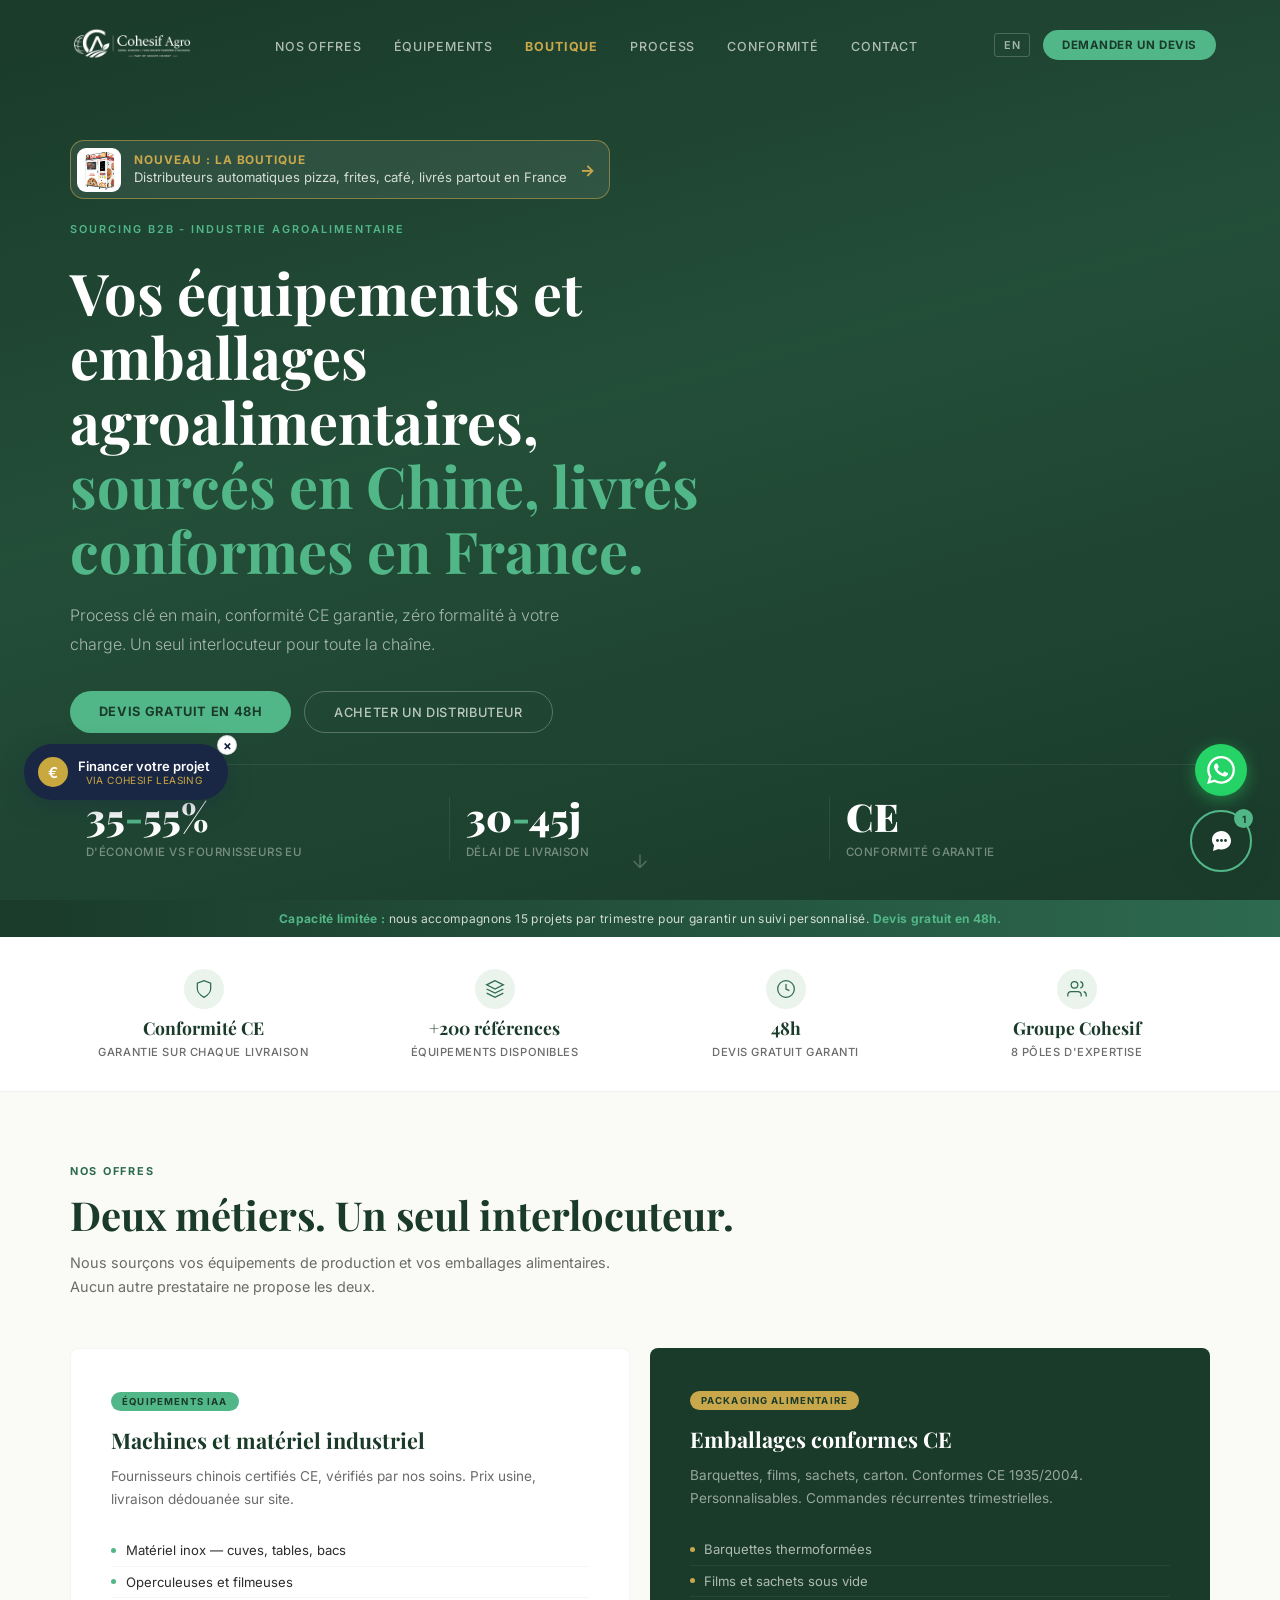
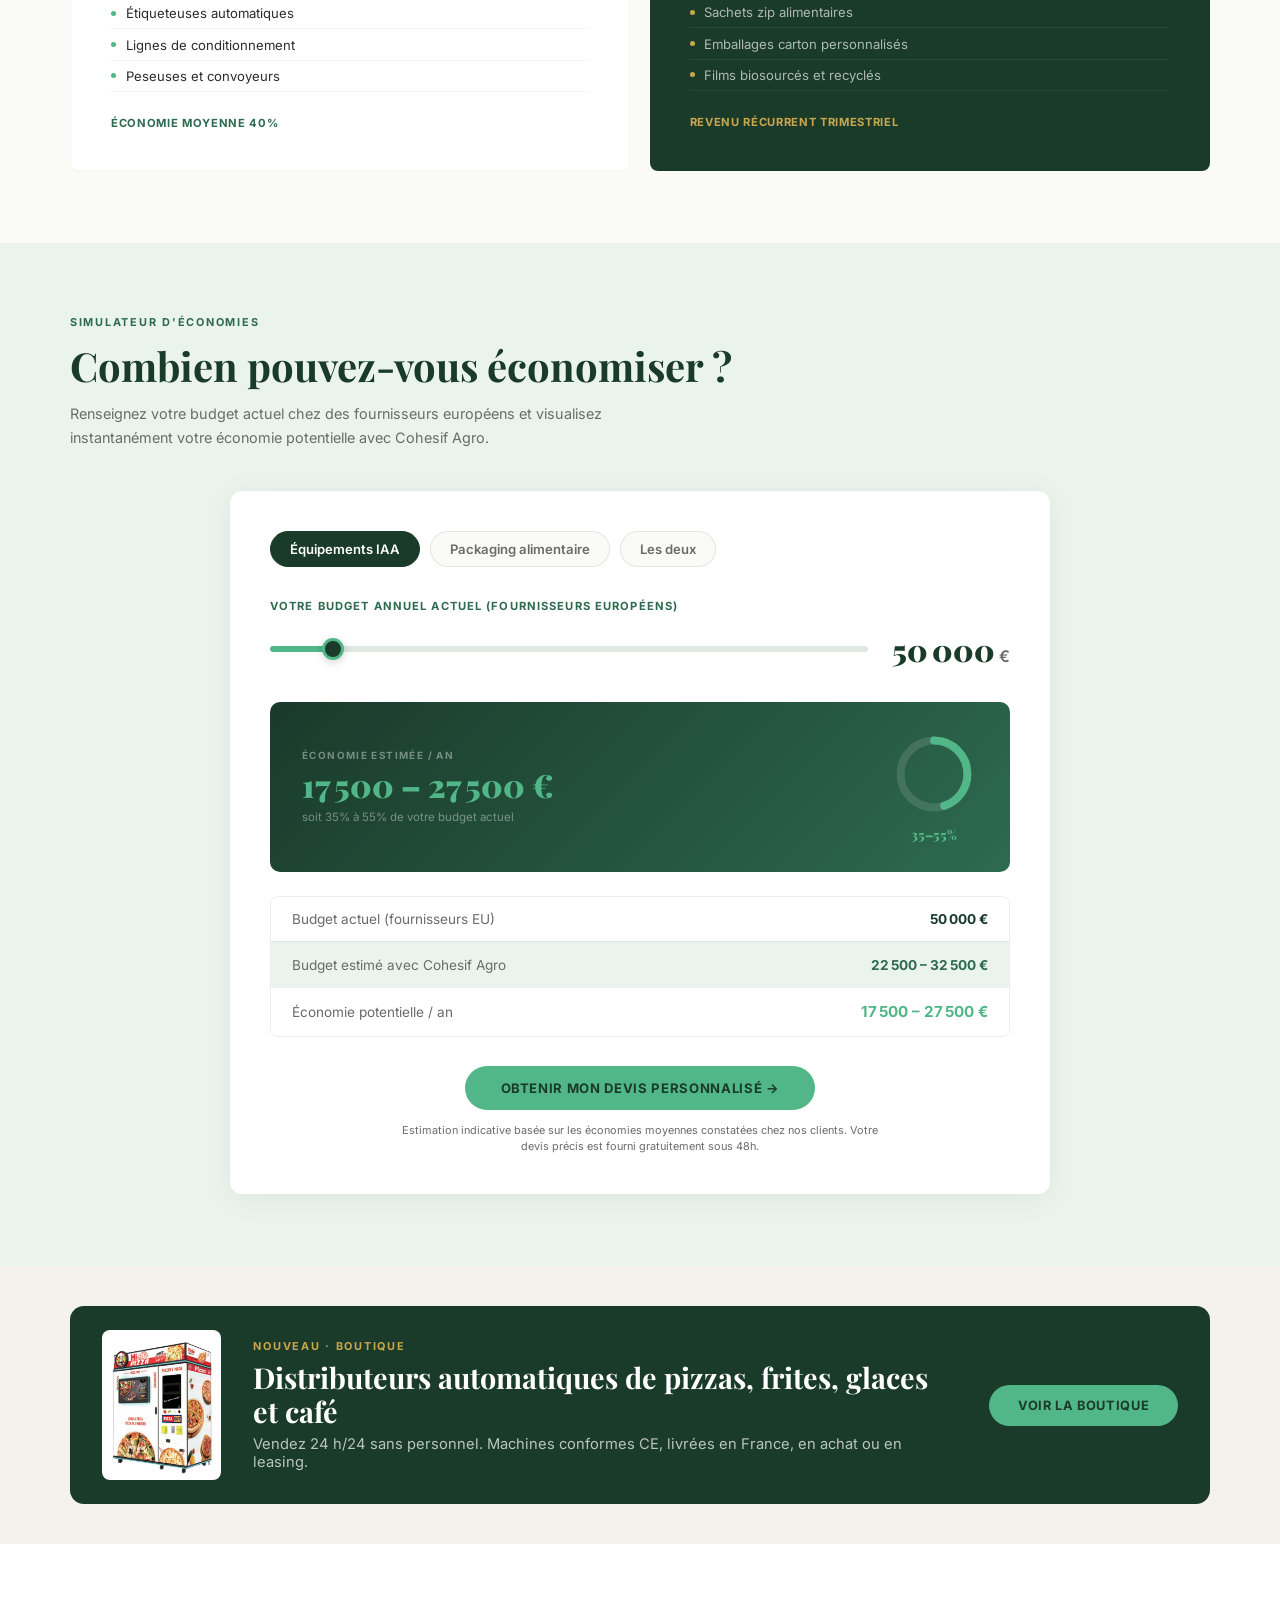
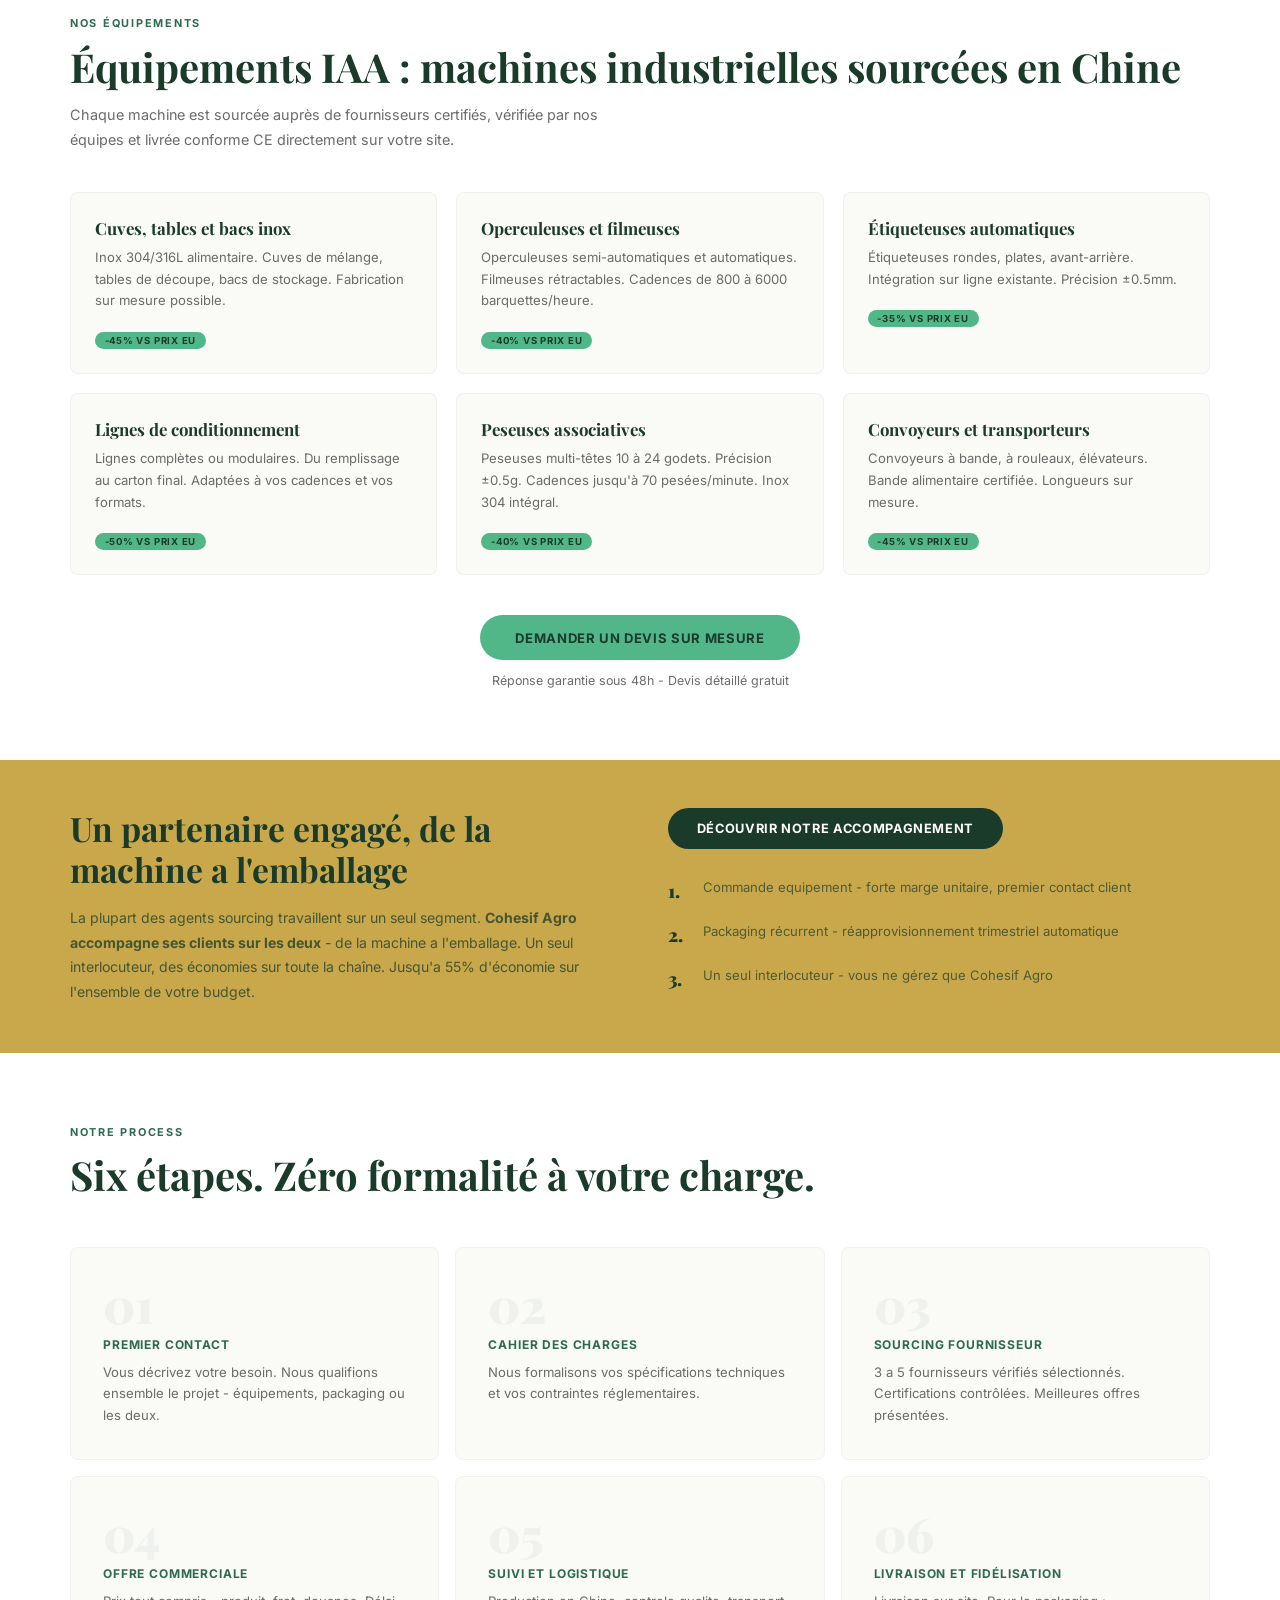
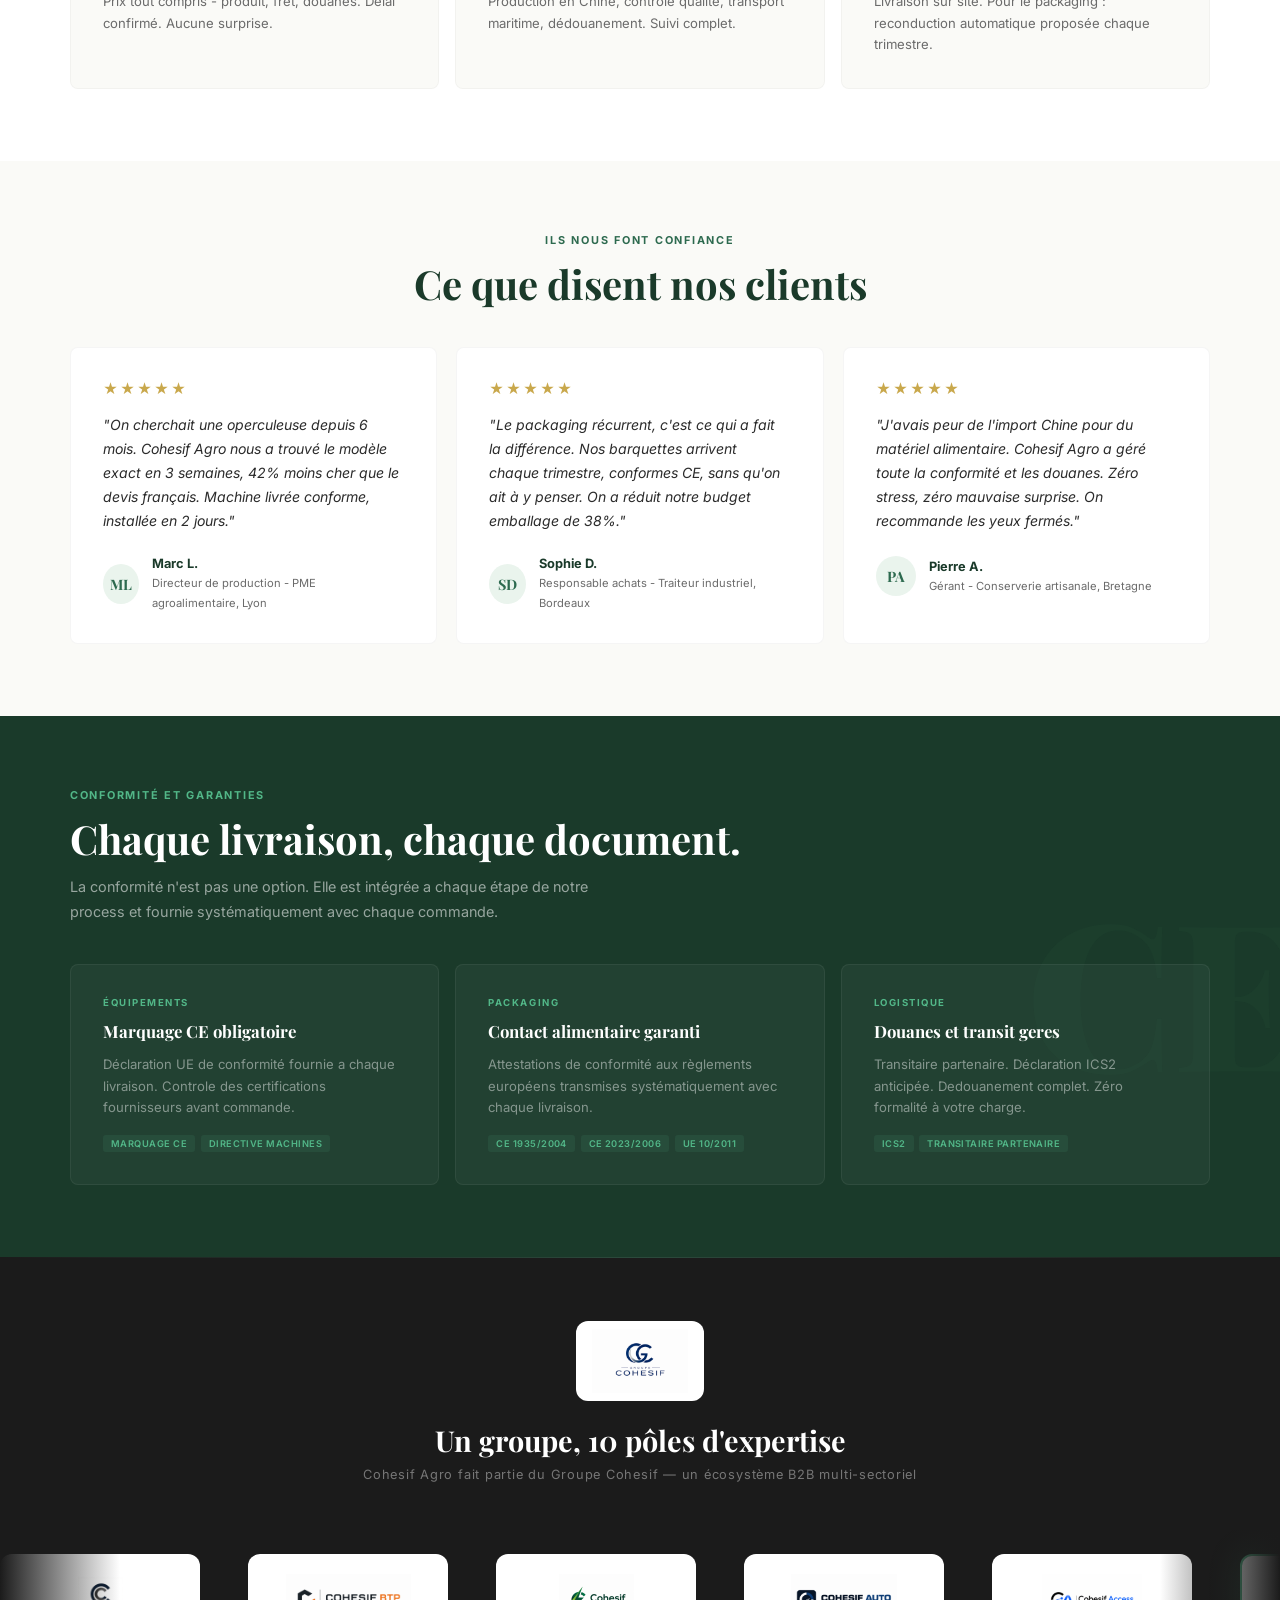
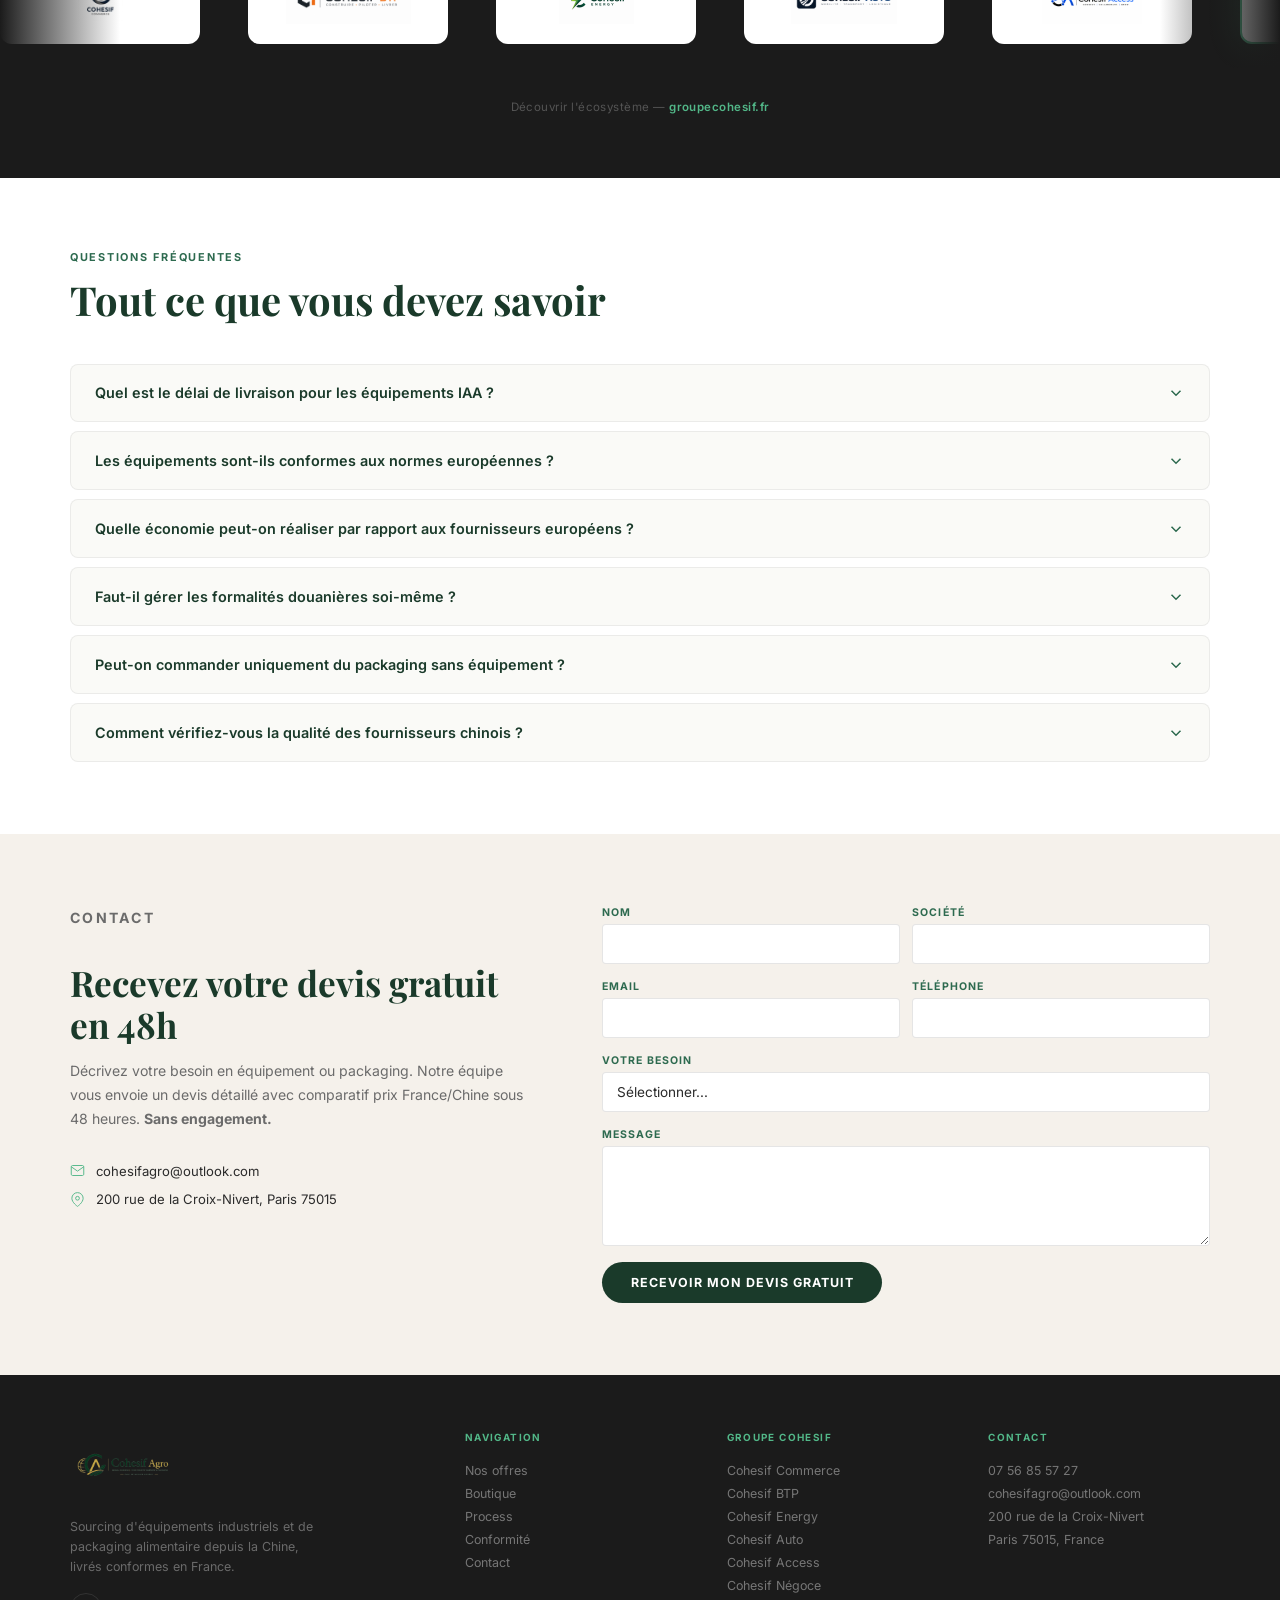
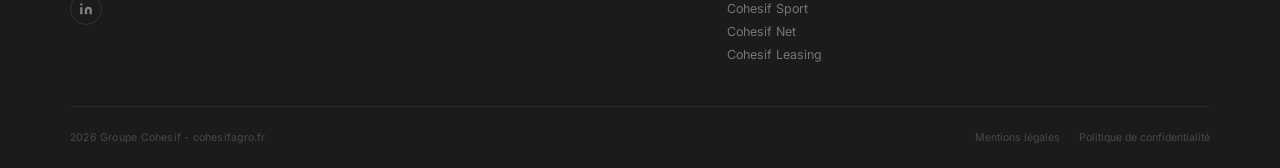
==== commit 0cbce345: "fix: menu sur tablette, libellés plus coupés sur deux lignes Boutique : menu burger jusqu'à 1240 px," ====
--- a/index.html
+++ b/index.html
@@ -253,6 +253,8 @@
 nav.scrolled .logo-img{filter:none}
 .nav-links{display:flex;gap:2rem;list-style:none}
 .nav-links a{font-size:.78rem;font-weight:500;letter-spacing:.07em;text-transform:uppercase;color:rgba(255,255,255,.65);transition:color .25s}
+.nav-links a{white-space:nowrap}
+@media(max-width:1180px){.nav-links{gap:1.2rem}.nav-links a{letter-spacing:.04em}}
 nav.scrolled .nav-links a{color:var(--txm)}
 .nav-links a:hover{color:var(--accent)}
 .nav-r{display:flex;align-items:center;gap:.8rem}
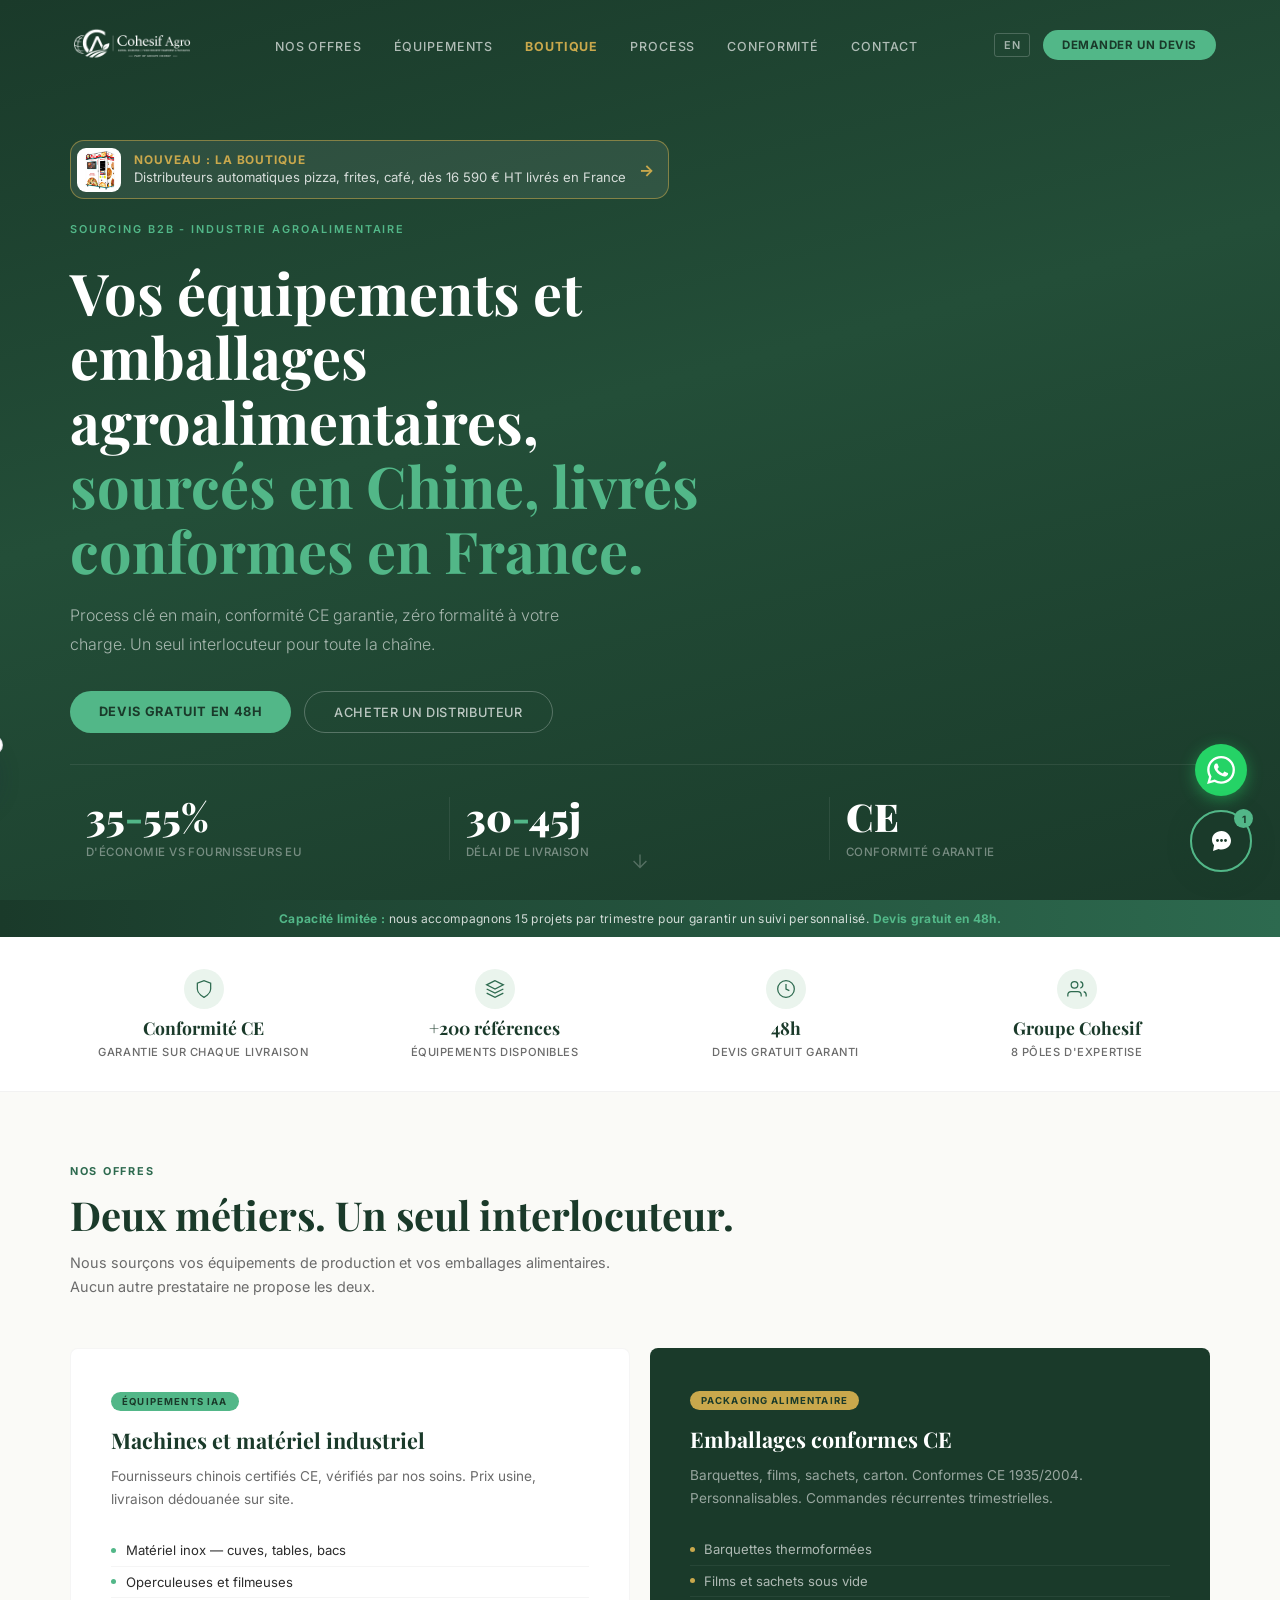
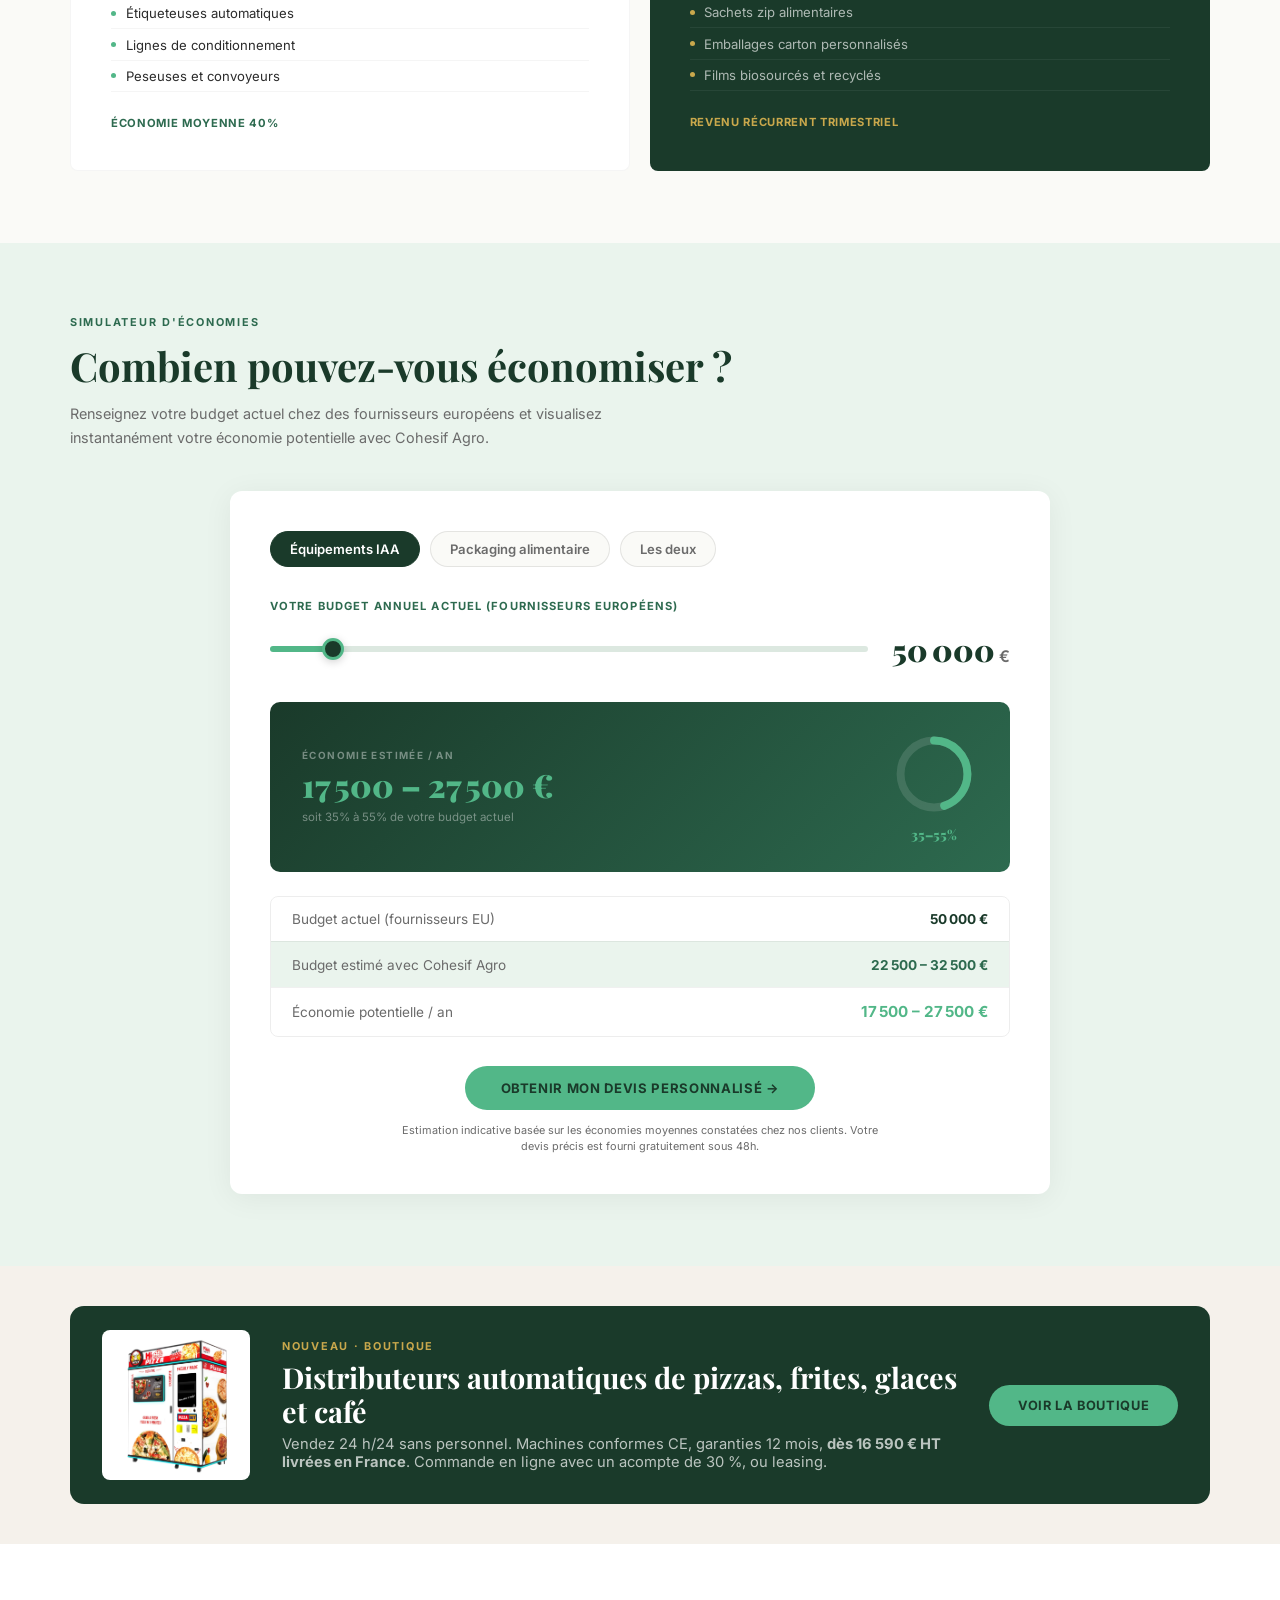
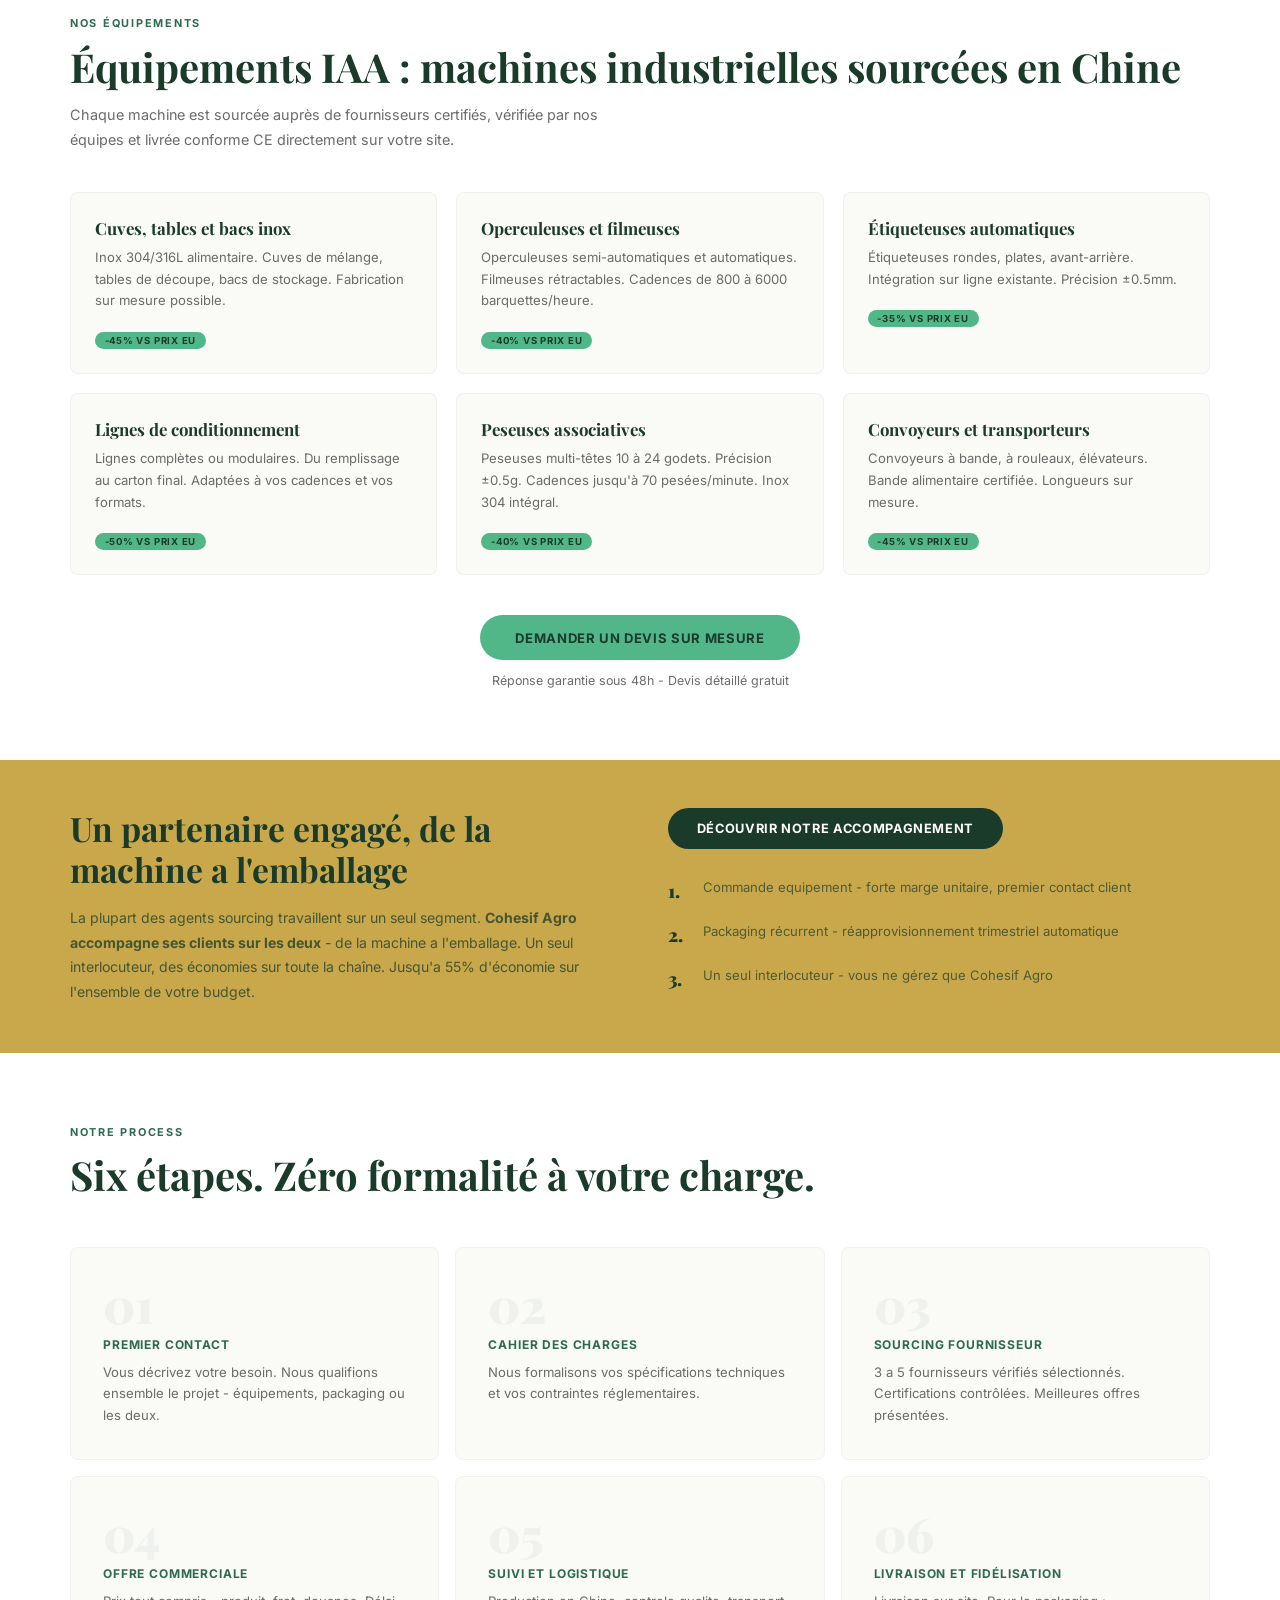
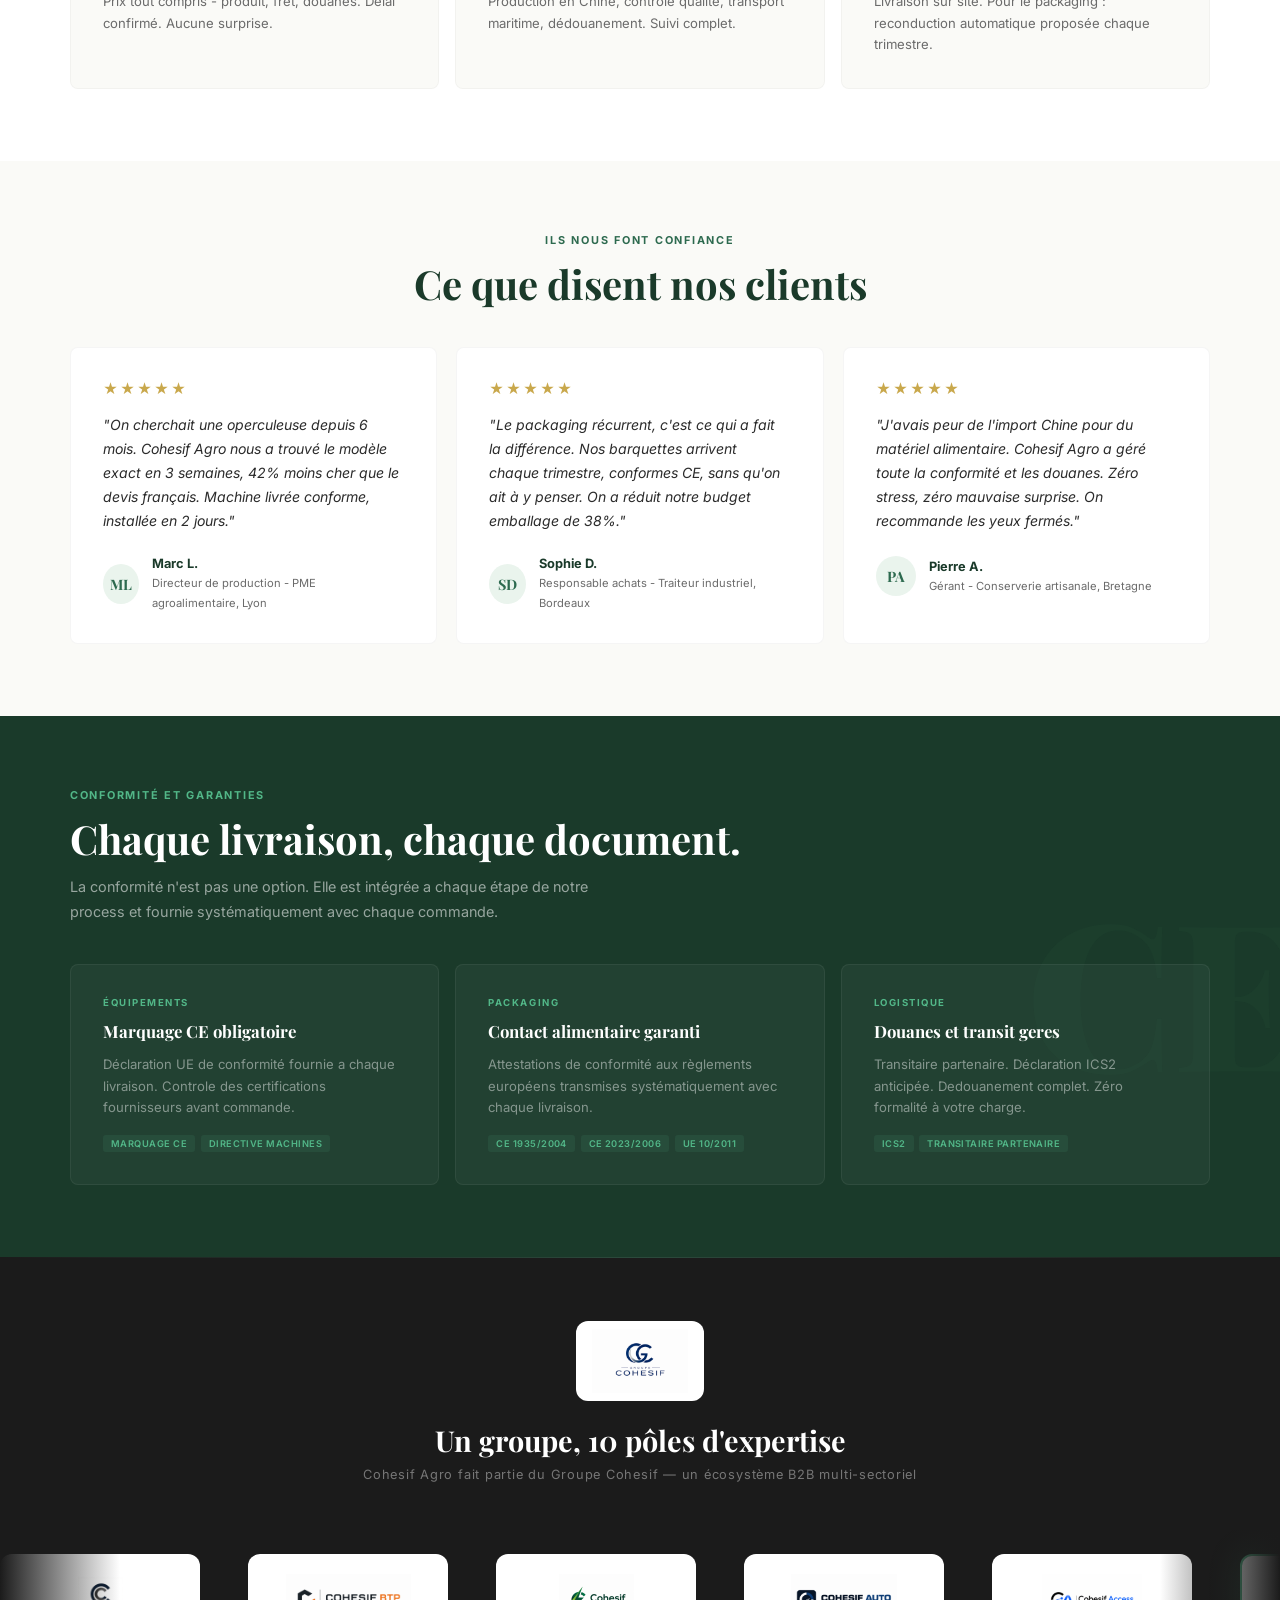
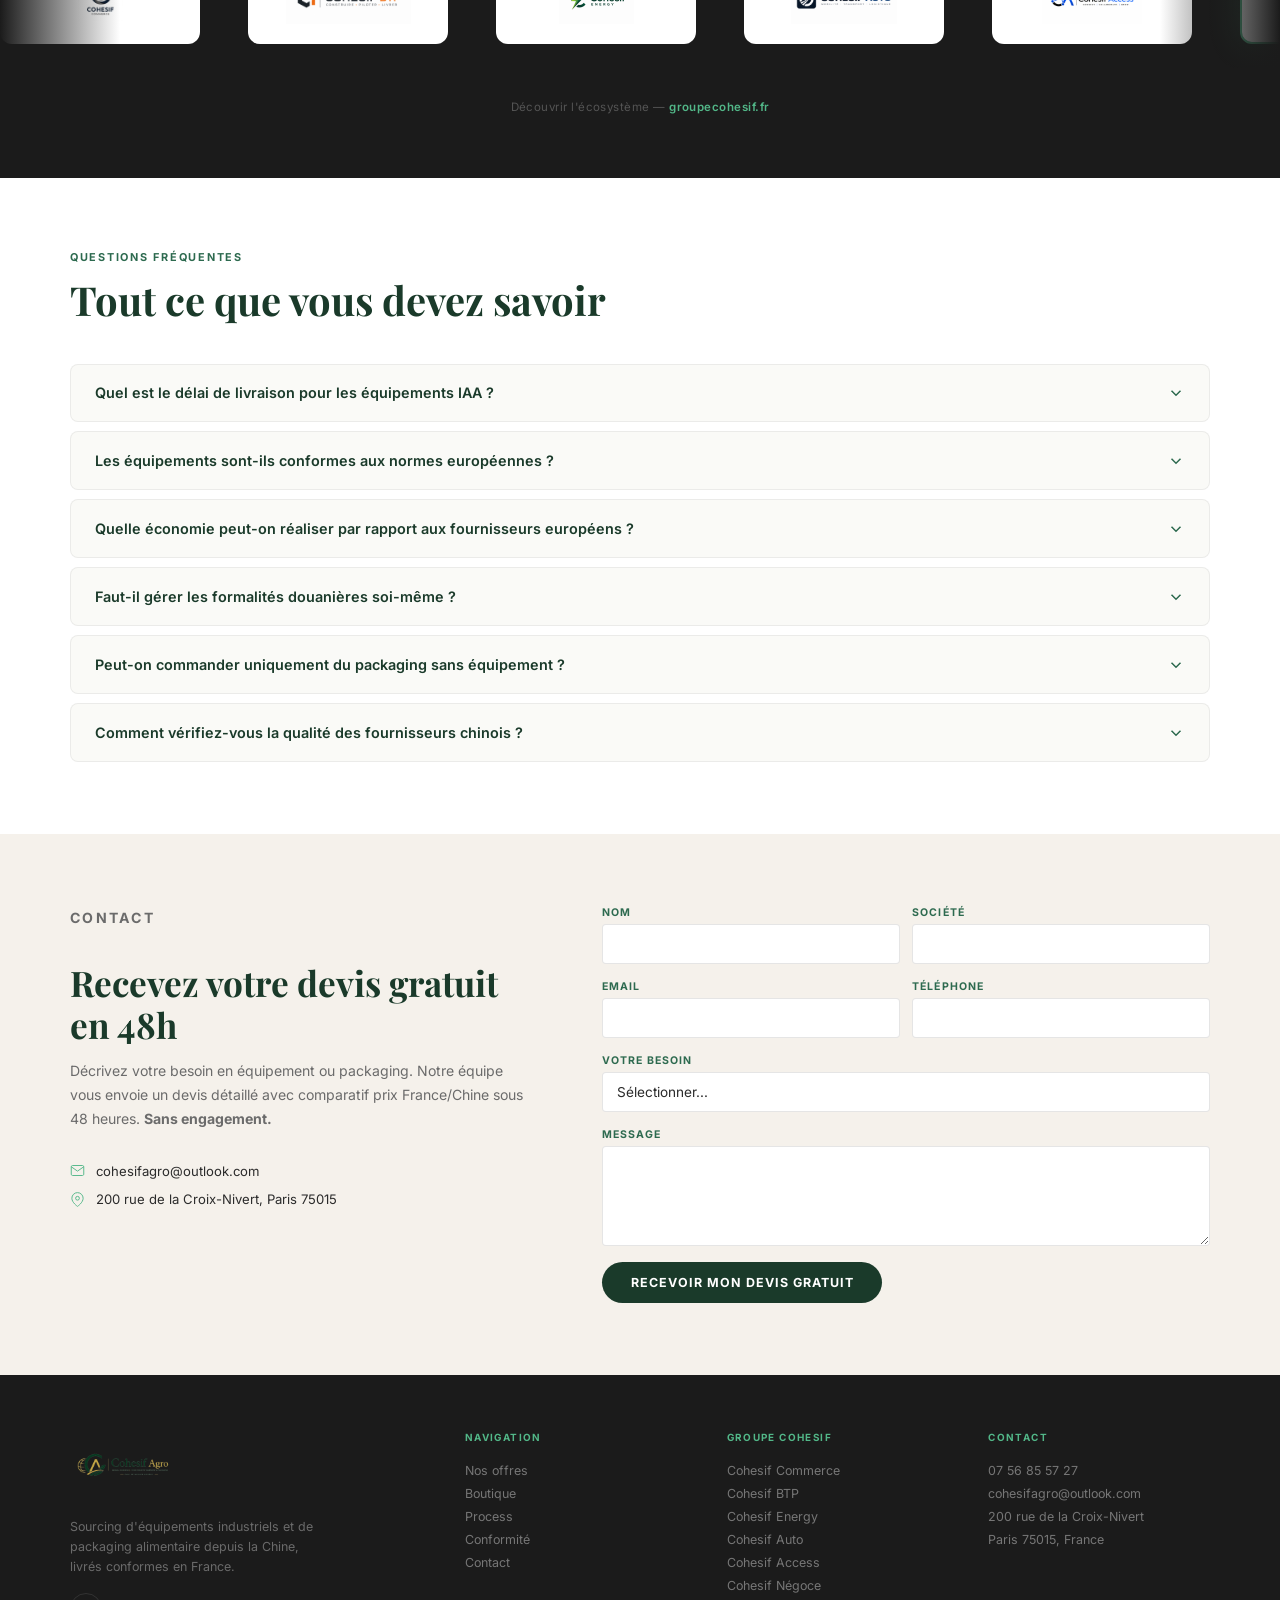
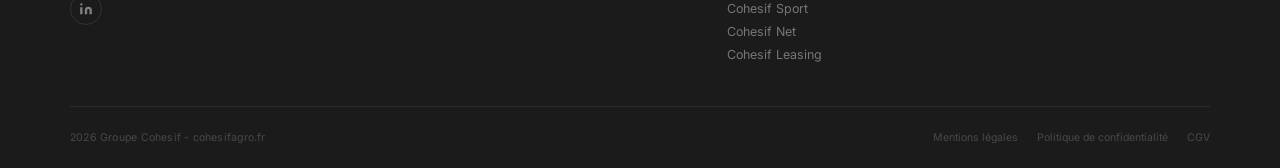
==== commit 6dcb1654: "fix: pages légales à jour pour la vente en ligne, prix sur l'accueil - Politique de confidentialité " ====
--- a/index.html
+++ b/index.html
@@ -1102,7 +1102,7 @@
   <div class="hero-wrap">
     <a href="boutique.html" class="hero-shop">
       <img src="img/boutique/pizza-interieur.webp" alt="" width="44" height="44"/>
-      <span data-fr><b>Nouveau : la boutique</b> Distributeurs automatiques pizza, frites, café, livrés partout en France</span>
+      <span data-fr><b>Nouveau : la boutique</b> Distributeurs automatiques pizza, frites, café, dès 16 590 € HT livrés en France</span>
       <span data-en><b>New: the shop</b> Pizza, fries and coffee vending machines, delivered anywhere in France</span>
       <i aria-hidden="true">→</i>
     </a>
@@ -1328,8 +1328,8 @@
       <p class="shop-band-k" data-fr>Nouveau · Boutique</p><p class="shop-band-k" data-en>New · Shop</p>
       <h2 data-fr>Distributeurs automatiques de pizzas, frites, glaces et café</h2>
       <h2 data-en>Vending machines for pizza, fries, ice cream and coffee</h2>
-      <p data-fr>Vendez 24 h/24 sans personnel. Machines conformes CE, livrées en France, en achat ou en leasing.</p>
-      <p data-en>Sell 24/7 with no staff. CE-compliant machines delivered in France, to buy or lease.</p>
+      <p data-fr>Vendez 24 h/24 sans personnel. Machines conformes CE, garanties 12 mois, <strong>dès 16 590 € HT livrées en France</strong>. Commande en ligne avec un acompte de 30 %, ou leasing.</p>
+      <p data-en>Sell 24/7 with no staff. CE-compliant machines with a 12-month warranty, <strong>from €16,590 excl. VAT delivered in France</strong>. Order online with a 30% deposit, or lease.</p>
     </div>
     <a href="boutique.html" class="cta" data-fr>Voir la boutique</a><a href="boutique.html" class="cta" data-en>Visit the shop</a>
   </div>
@@ -1870,6 +1870,7 @@
       <div class="ft-legal">
         <a href="mentions-legales.html" data-fr>Mentions légales</a><a href="mentions-legales.html" data-en>Legal notice</a>
         <a href="politique-confidentialite.html" data-fr>Politique de confidentialité</a><a href="politique-confidentialite.html" data-en>Privacy policy</a>
+        <a href="cgv.html" data-fr>CGV</a><a href="cgv.html" data-en>Terms of sale</a>
       </div>
     </div>
   </div>
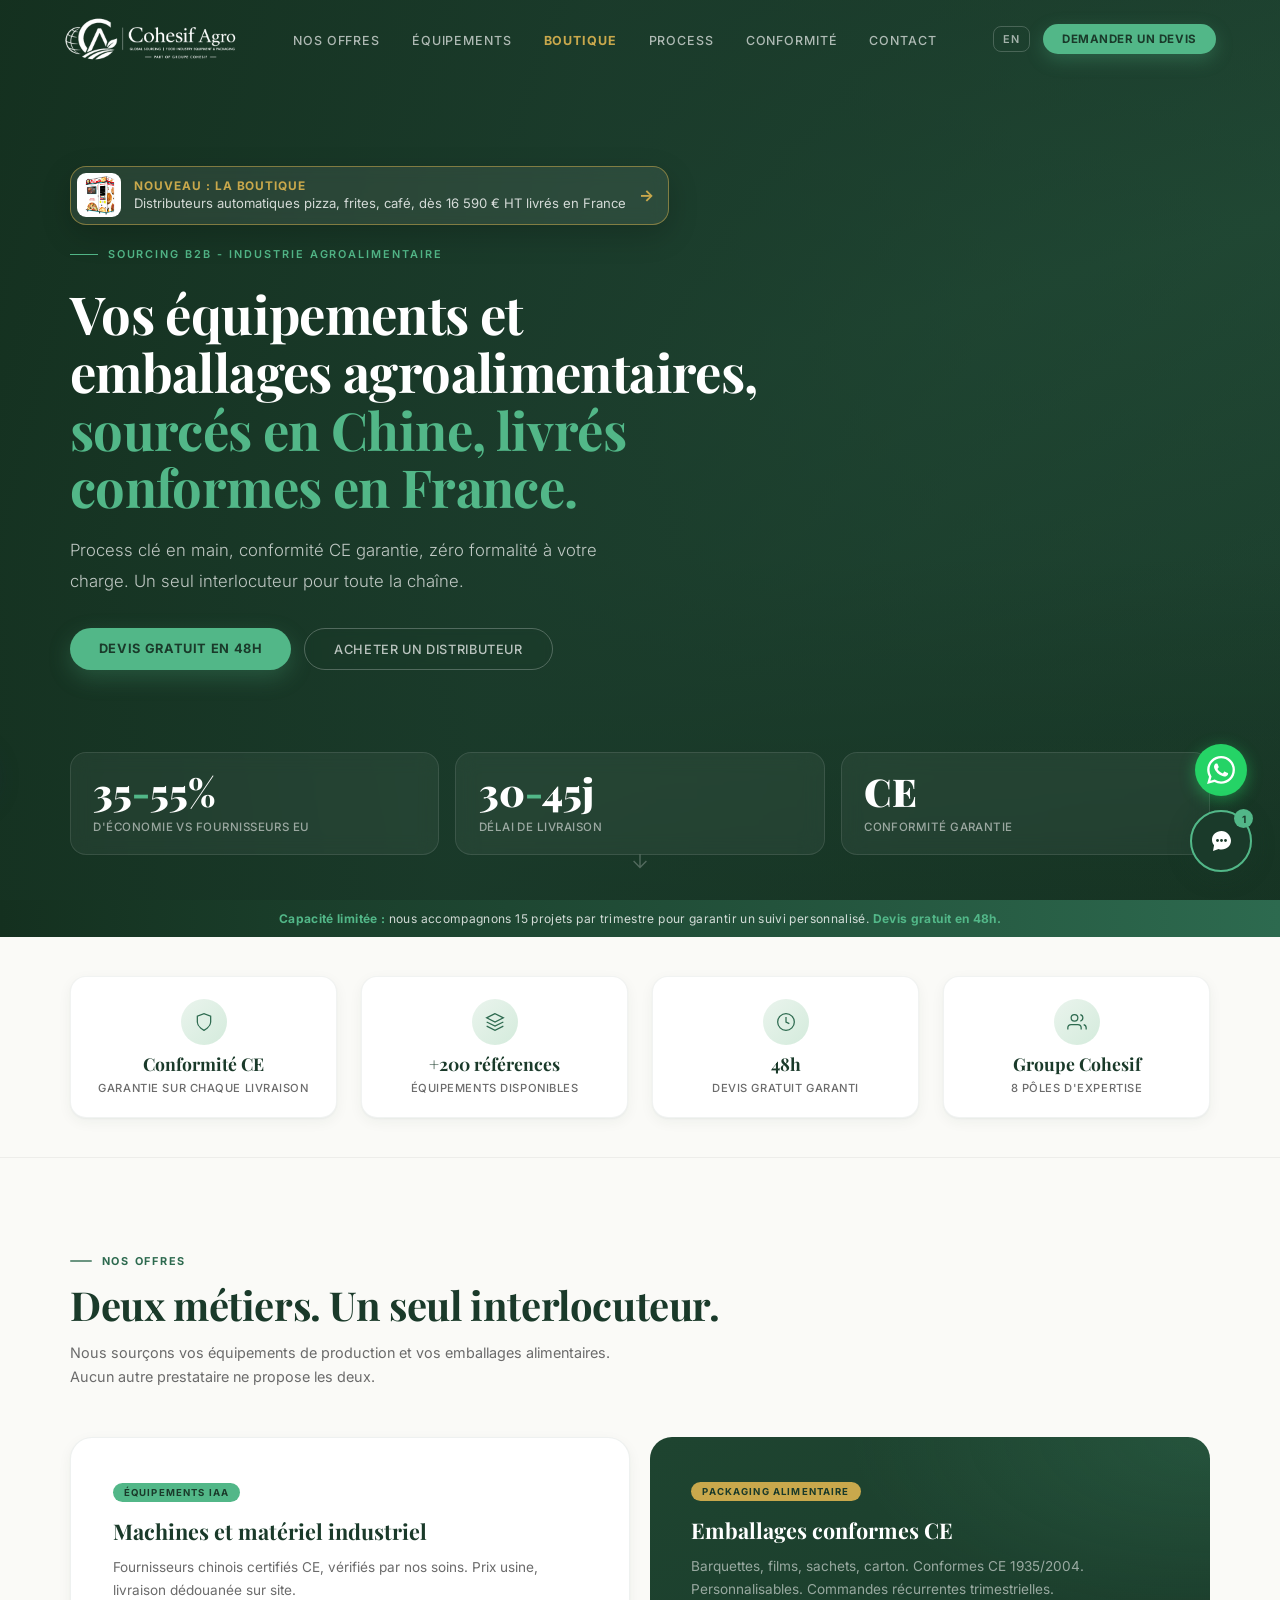
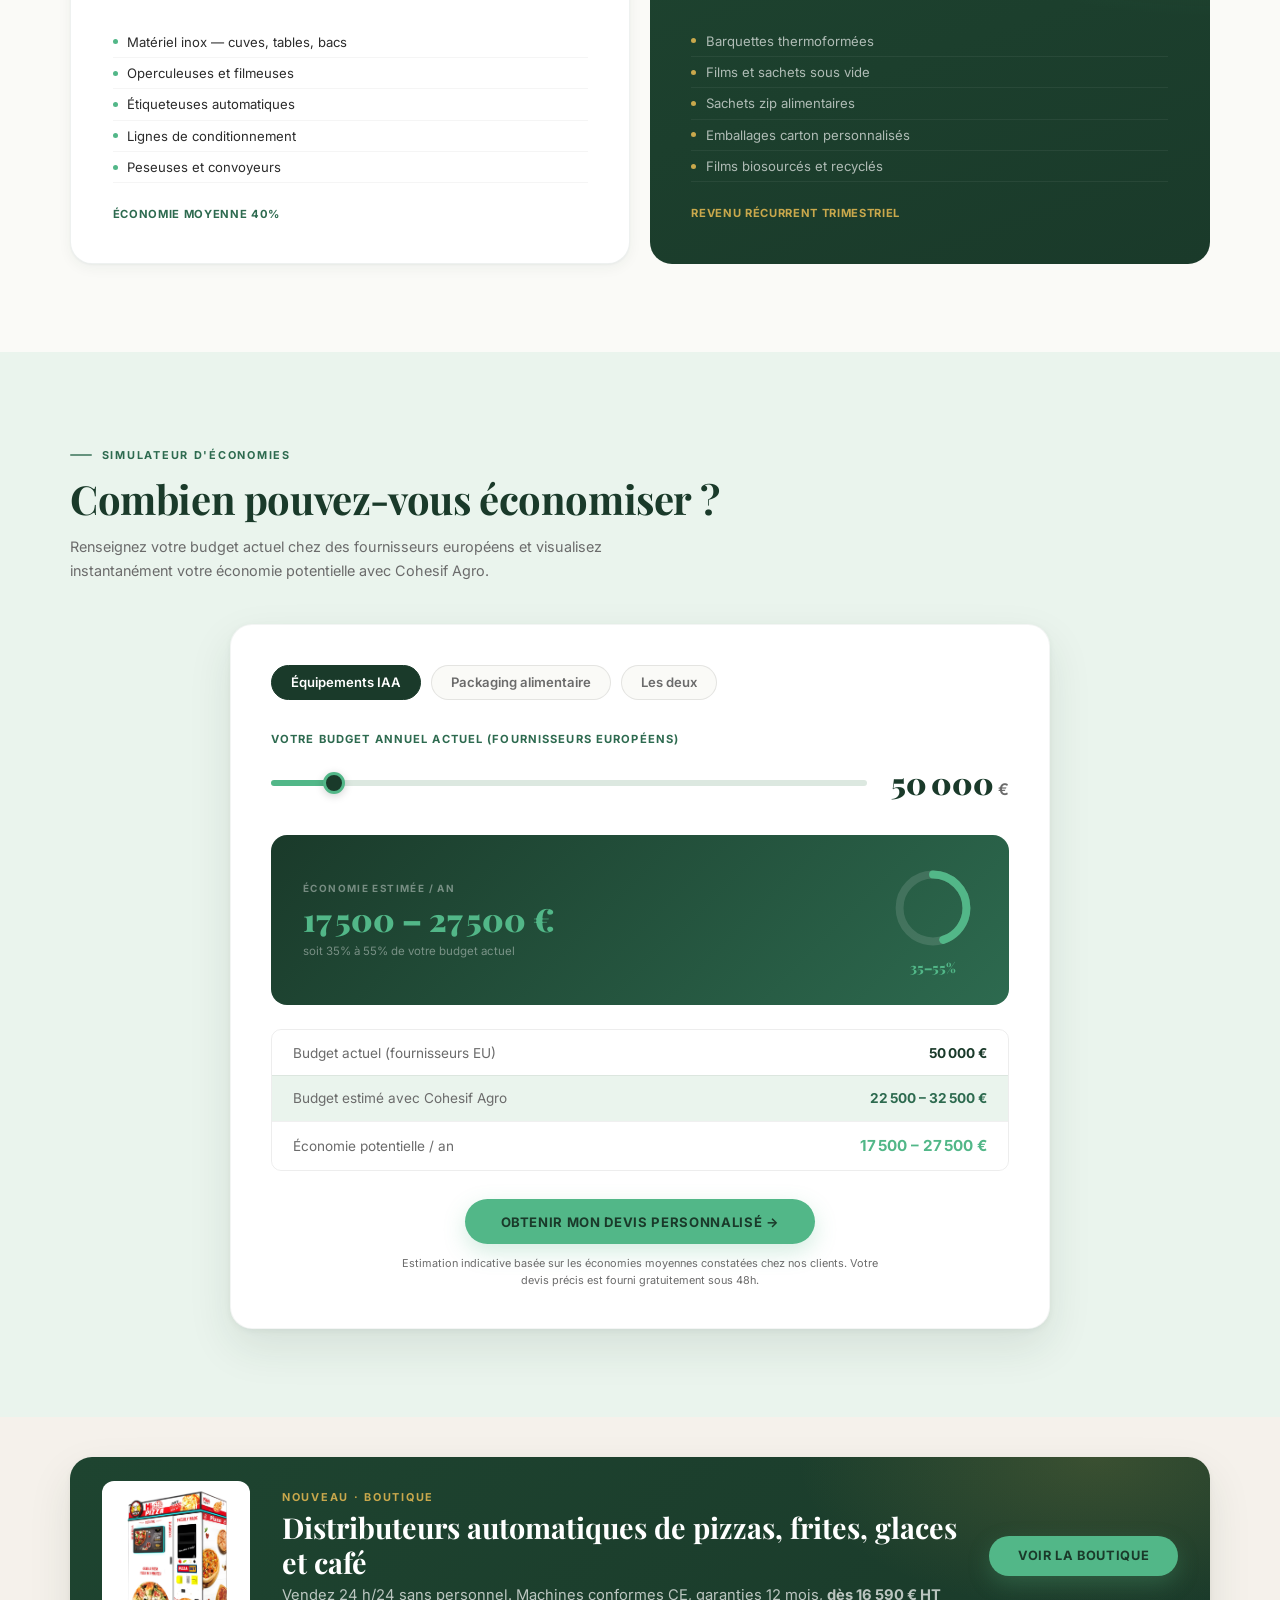
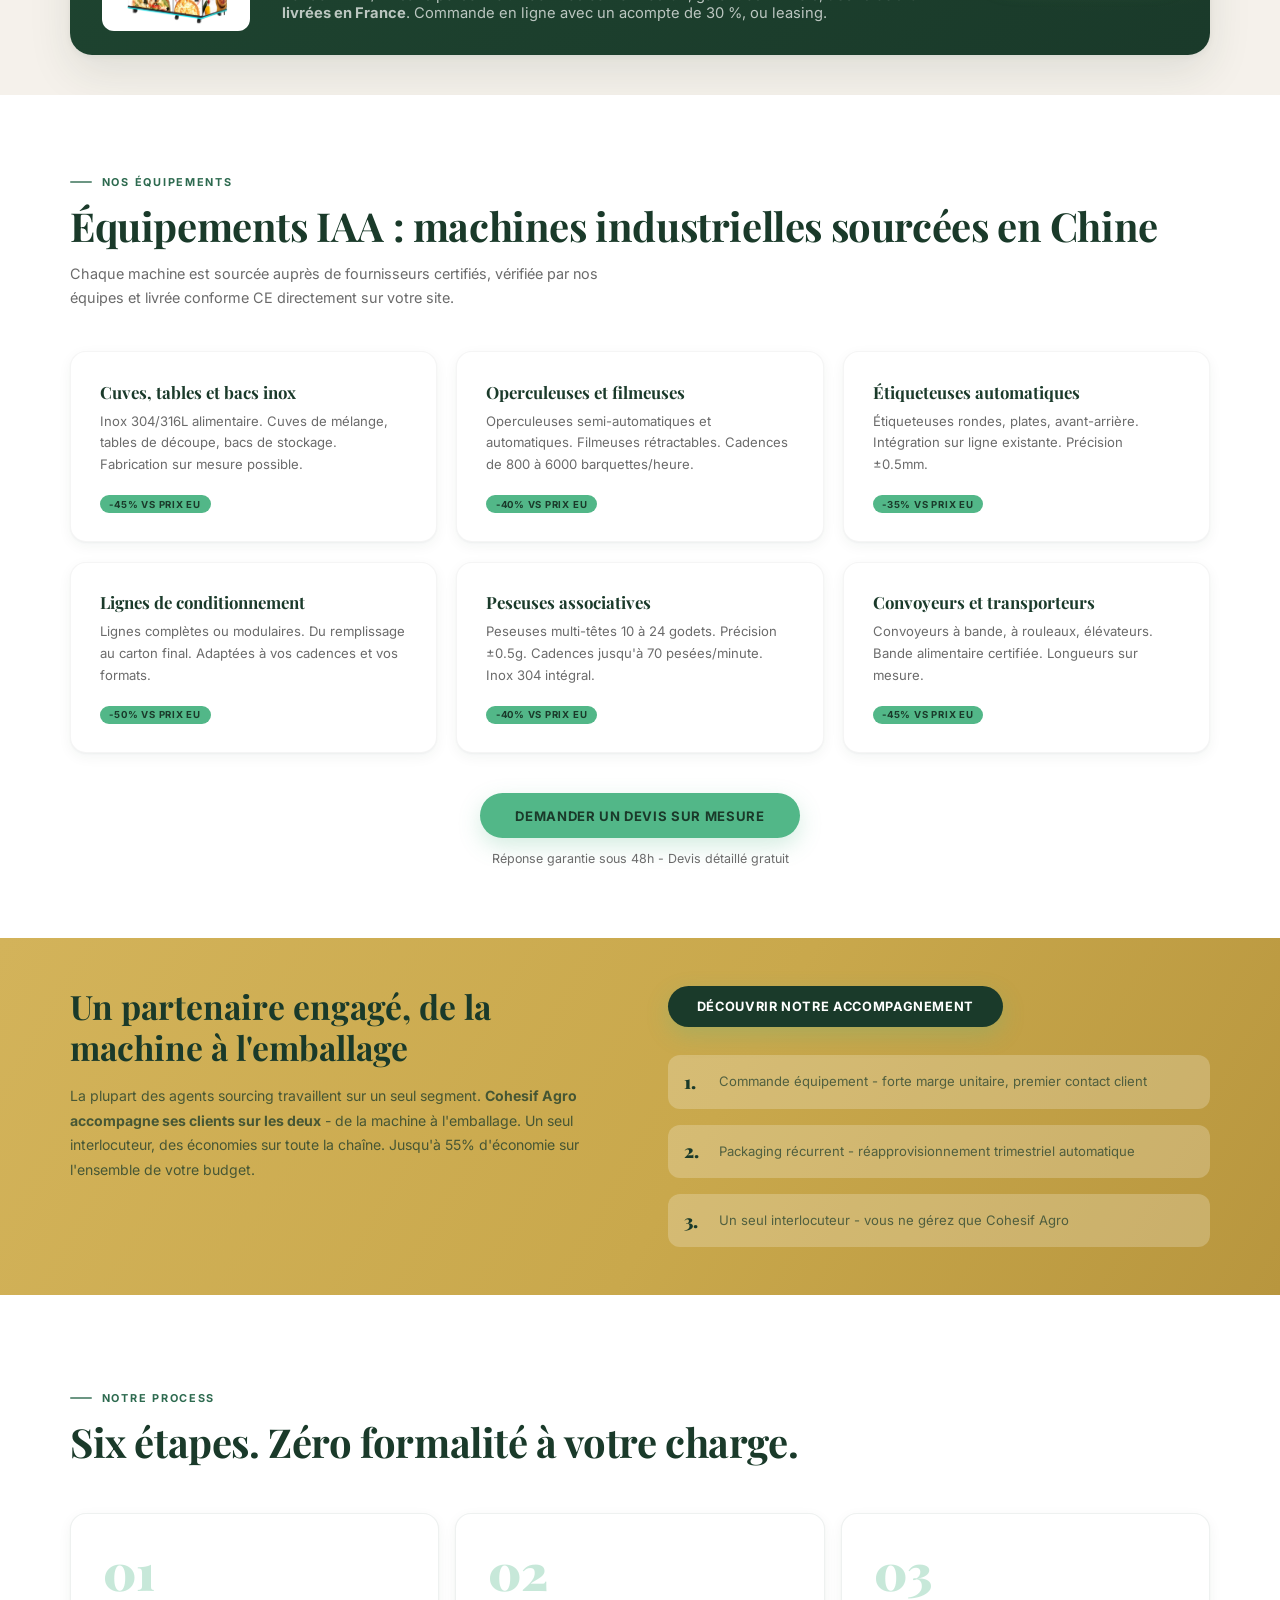
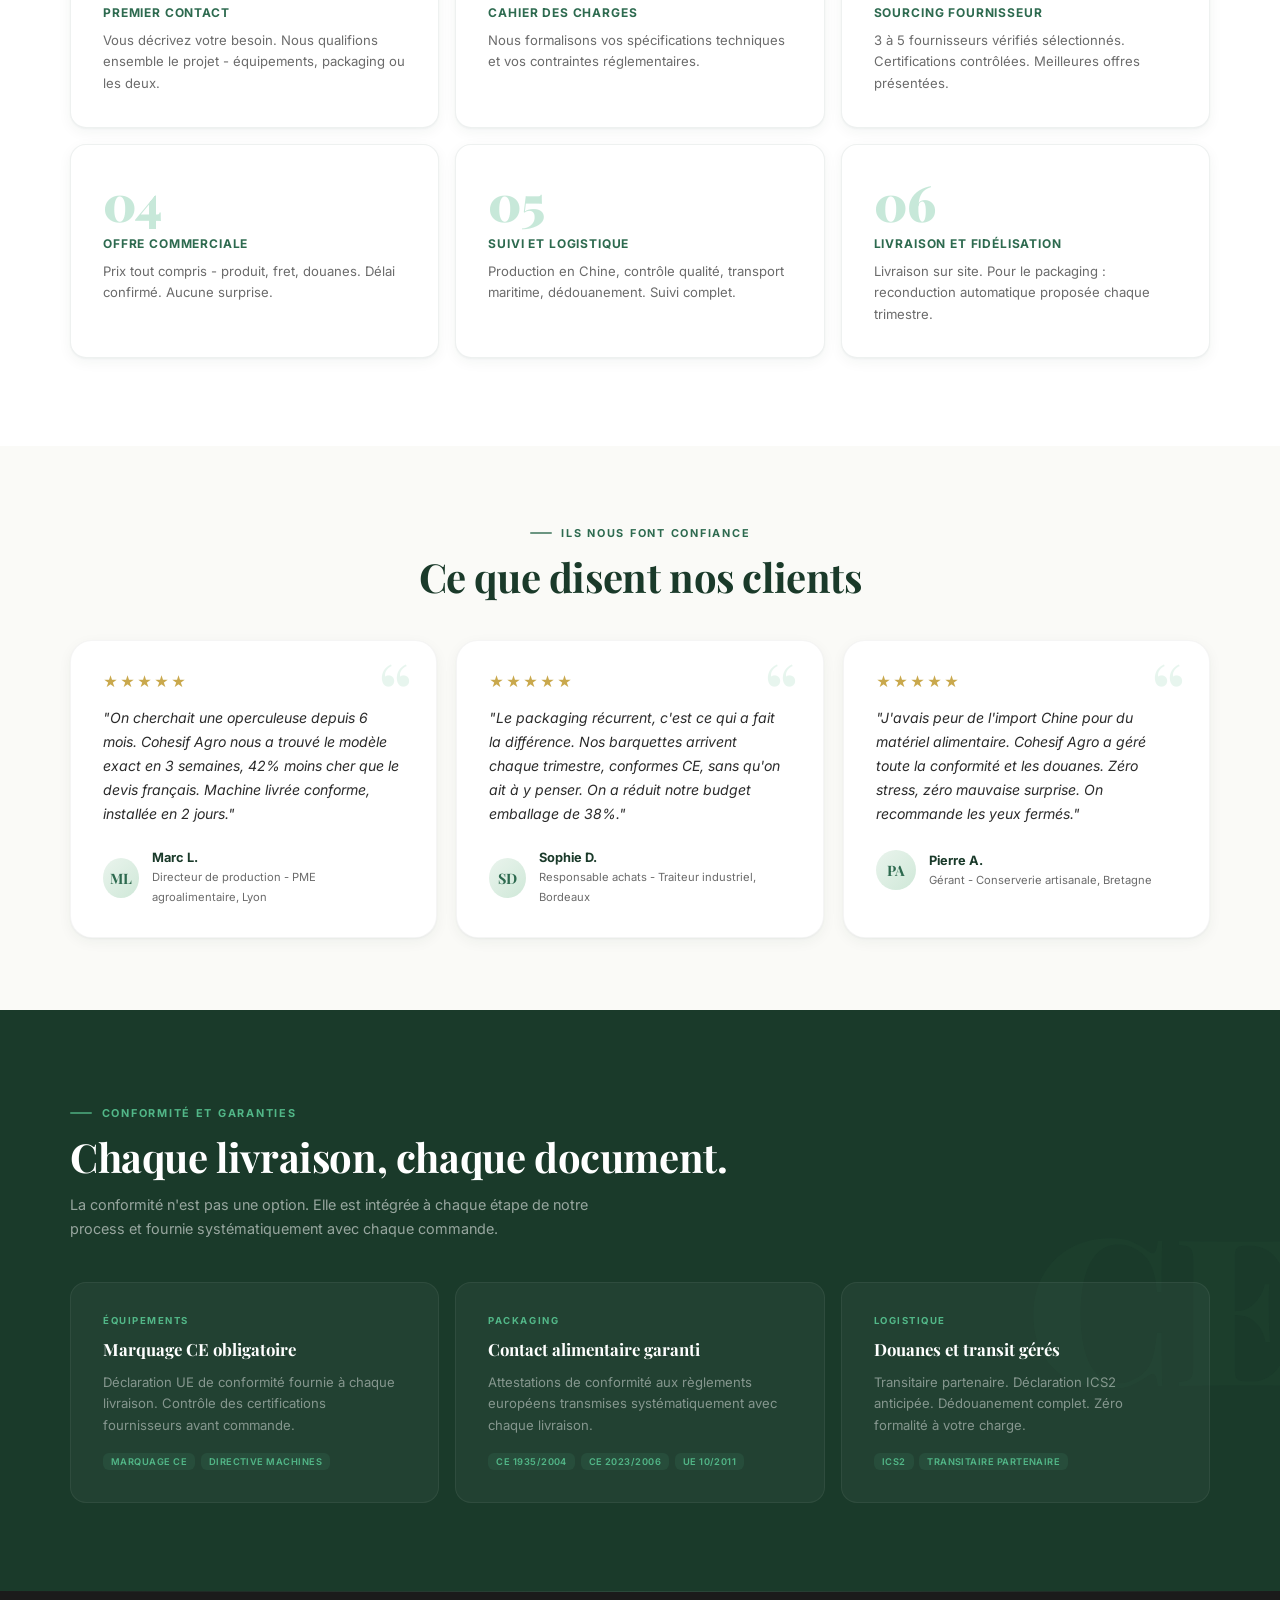
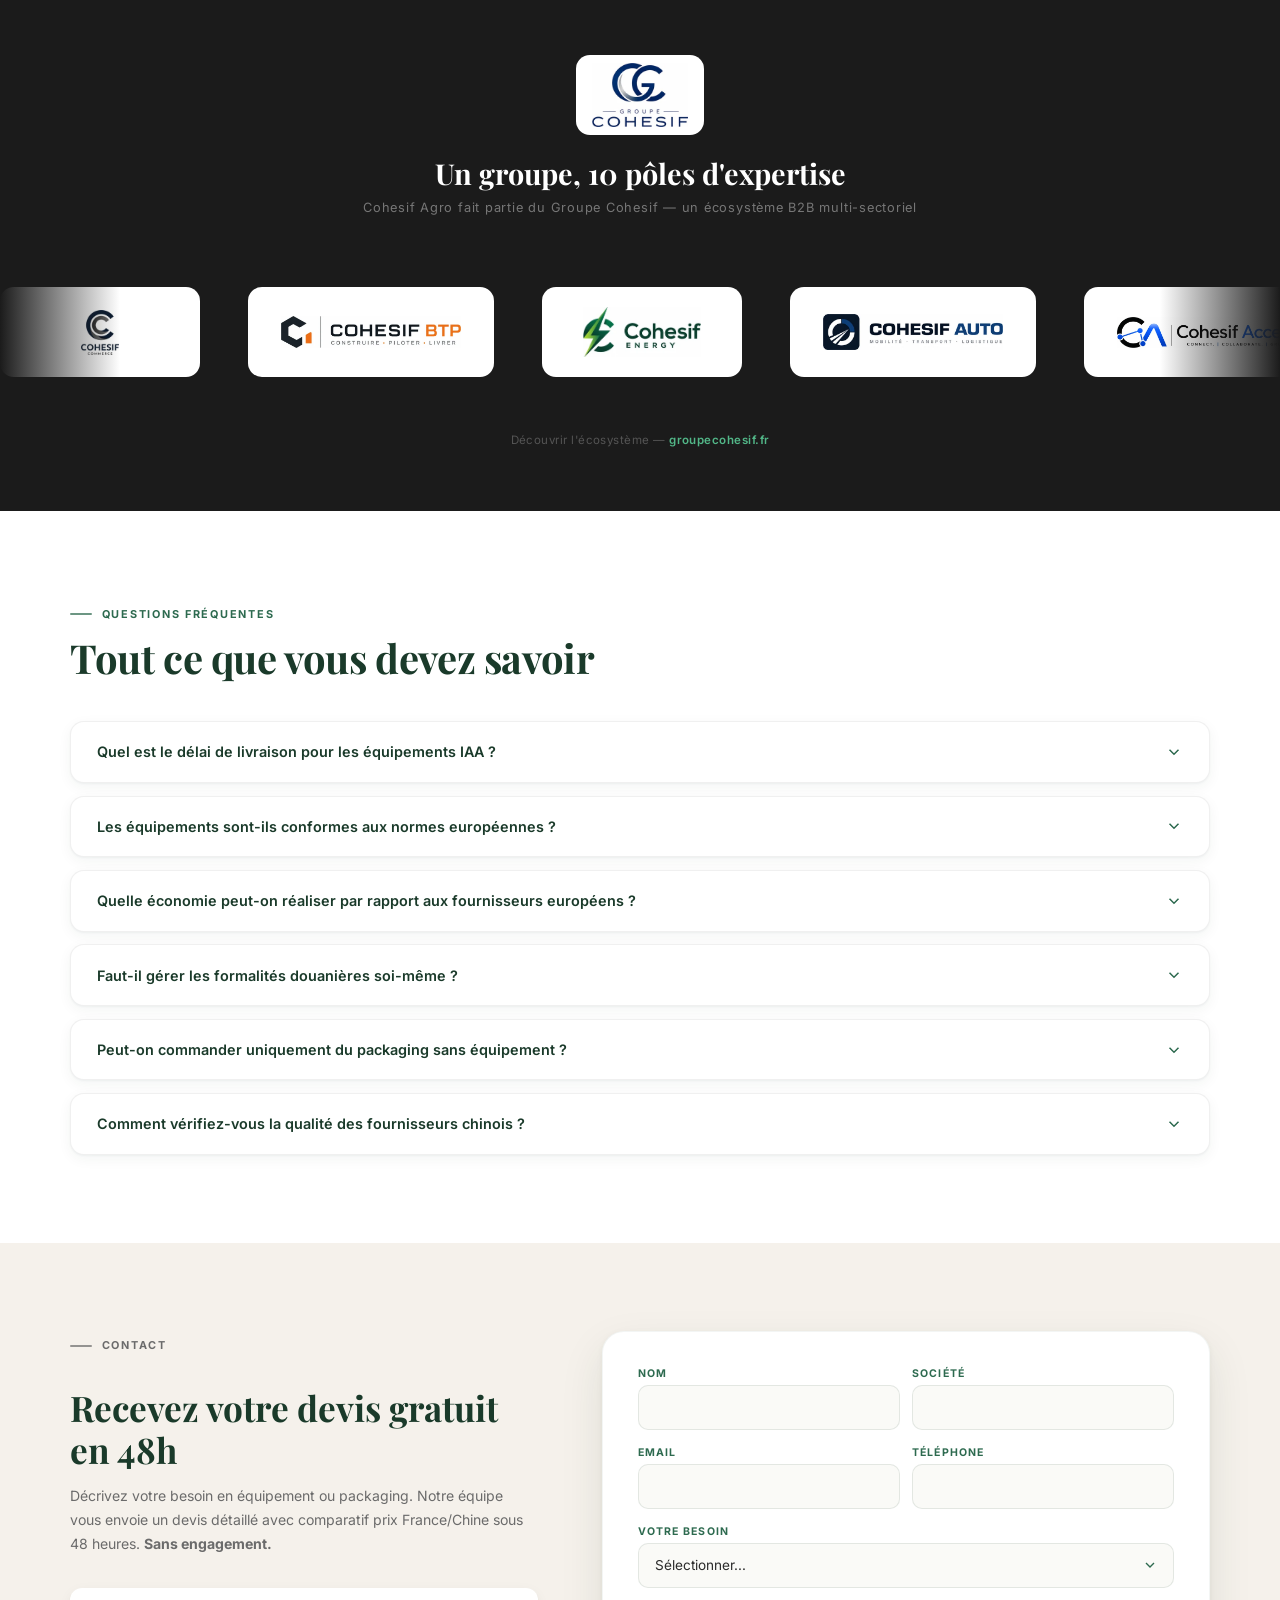
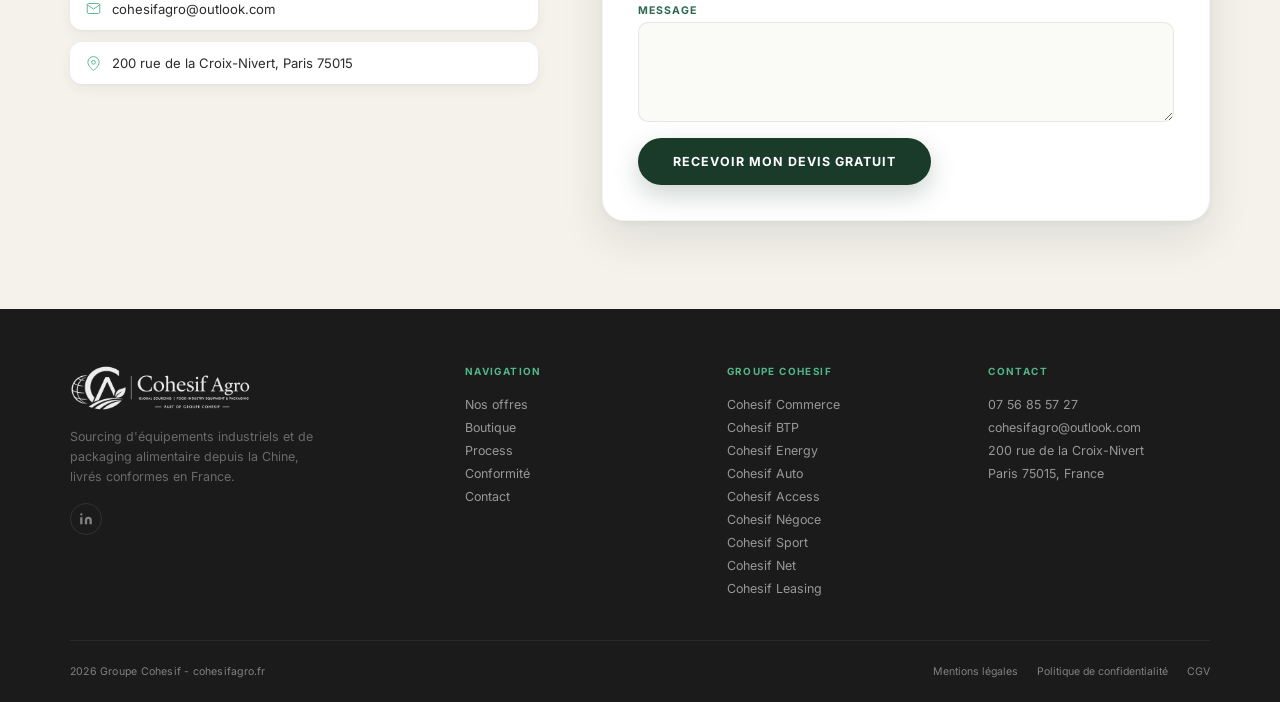
==== commit 5c60ebcd: "Audit, coup de neuf visuel et SEO : domaine unifié, images allégées, données Google - Adresse du sit" ====
--- a/index.html
+++ b/index.html
@@ -17,200 +17,362 @@
 <meta name="apple-mobile-web-app-title" content="Cohesif Agro"/>
 <meta property="og:title" content="Cohesif Agro | Équipements IAA, packaging & distributeurs automatiques"/>
 <meta property="og:description" content="Équipements agroalimentaires, packaging alimentaire et distributeurs automatiques conformes CE, livrés partout en France. 35-55% d'économie, devis gratuit en 48 h."/>
-<meta property="og:url" content="https://www.cohesifagro.fr/"/>
+<meta property="og:url" content="https://cohesifagro.fr/"/>
 <meta property="og:type" content="website"/>
 <meta property="og:locale" content="fr_FR"/>
-<meta property="og:locale:alternate" content="en_GB"/>
 <meta property="og:site_name" content="Cohesif Agro"/>
-<meta property="og:image" content="https://www.cohesifagro.fr/logo-cohesif-agro-full.png"/>
+<meta property="og:image" content="https://cohesifagro.fr/img/brand/og-cohesif-agro.jpg"/>
+<meta property="og:image:secure_url" content="https://cohesifagro.fr/img/brand/og-cohesif-agro.jpg"/>
 <meta property="og:image:width" content="1200"/>
 <meta property="og:image:height" content="630"/>
-<meta property="og:image:type" content="image/png"/>
-<meta property="og:image:alt" content="Cohesif Agro - Sourcing équipements IAA et packaging alimentaire depuis la Chine"/>
+<meta property="og:image:type" content="image/jpeg"/>
+<meta property="og:image:alt" content="Cohesif Agro : équipements agroalimentaires et distributeurs automatiques conformes CE, livrés partout en France"/>
 <meta name="twitter:card" content="summary_large_image"/>
 <meta name="twitter:title" content="Cohesif Agro | Équipements agroalimentaires & distributeurs automatiques"/>
 <meta name="twitter:description" content="Équipements IAA, packaging alimentaire et distributeurs automatiques conformes CE, livrés partout en France. 35-55% d'économie."/>
-<meta name="twitter:image" content="https://www.cohesifagro.fr/logo-cohesif-agro-full.png"/>
-<meta name="twitter:image:alt" content="Cohesif Agro - Sourcing équipements IAA et packaging alimentaire"/>
+<meta name="twitter:image" content="https://cohesifagro.fr/img/brand/og-cohesif-agro.jpg"/>
+<meta name="twitter:image:alt" content="Cohesif Agro : équipements agroalimentaires et distributeurs automatiques"/>
 <meta name="theme-color" content="#1A3A2A"/>
-<link rel="canonical" href="https://www.cohesifagro.fr/"/>
-<link rel="alternate" hreflang="fr-FR" href="https://www.cohesifagro.fr/"/>
-<link rel="alternate" hreflang="x-default" href="https://www.cohesifagro.fr/"/>
+<link rel="canonical" href="https://cohesifagro.fr/"/>
+<link rel="alternate" hreflang="fr-FR" href="https://cohesifagro.fr/"/>
+<link rel="alternate" hreflang="x-default" href="https://cohesifagro.fr/"/>
 <link rel="icon" type="image/svg+xml" href="/favicon.svg"/>
-<link rel="apple-touch-icon" href="/favicon.svg"/>
+<link rel="icon" type="image/png" sizes="32x32" href="/img/brand/icon-32.png"/>
+<link rel="apple-touch-icon" sizes="180x180" href="/apple-touch-icon.png"/>
 <link rel="manifest" href="/site.webmanifest"/>
 <link rel="preconnect" href="https://fonts.googleapis.com"/>
 <link rel="preconnect" href="https://fonts.gstatic.com" crossorigin/>
-<link rel="dns-prefetch" href="https://images.unsplash.com"/>
+<link rel="preconnect" href="https://images.unsplash.com"/>
 <link rel="dns-prefetch" href="https://formspree.io"/>
-<link rel="preload" as="image" href="https://images.unsplash.com/photo-1500382017468-9049fed747ef?auto=format&fit=crop&w=1920&q=80" fetchpriority="high"/>
+<link rel="preload" as="image" href="https://images.unsplash.com/photo-1500382017468-9049fed747ef?auto=format&fit=crop&w=1920&q=75" media="(min-width:769px)"/>
+<link rel="preload" as="image" href="https://images.unsplash.com/photo-1500382017468-9049fed747ef?auto=format&fit=crop&w=900&q=70" media="(max-width:768px)"/>
 <link href="https://fonts.googleapis.com/css2?family=Playfair+Display:wght@400;700;900&family=Inter:wght@300;400;500;600;700&display=swap" rel="stylesheet"/>
 <script type="application/ld+json">
 {
-  "@context":"https://schema.org",
-  "@type":"WebSite",
-  "@id":"https://www.cohesifagro.fr/#website",
-  "name":"Cohesif Agro",
-  "alternateName":"Cohésif Agro",
-  "url":"https://www.cohesifagro.fr",
-  "description":"Équipements agroalimentaires IAA, packaging alimentaire et boutique de distributeurs automatiques conformes CE, livrés partout en France.",
-  "inLanguage":"fr-FR",
-  "publisher":{"@id":"https://www.cohesifagro.fr/#organization"}
+ "@context": "https://schema.org",
+ "@type": "WebSite",
+ "@id": "https://cohesifagro.fr/#website",
+ "name": "Cohesif Agro",
+ "alternateName": "Cohésif Agro",
+ "url": "https://cohesifagro.fr/",
+ "description": "Équipements agroalimentaires IAA, packaging alimentaire et boutique de distributeurs automatiques conformes CE, livrés partout en France.",
+ "inLanguage": "fr-FR",
+ "publisher": {
+  "@id": "https://cohesifagro.fr/#organization"
+ }
 }
 </script>
 <script type="application/ld+json">
 {
-  "@context":"https://schema.org",
-  "@type":"Organization",
-  "@id":"https://www.cohesifagro.fr/#organization",
-  "name":"Cohesif Agro",
-  "alternateName":["Cohésif Agro","Cohesif Agro Boutique"],
-  "url":"https://www.cohesifagro.fr",
-  "logo":{
-    "@type":"ImageObject",
-    "url":"https://www.cohesifagro.fr/logo-cohesif-agro.png",
-    "width":135,
-    "height":90
-  },
-  "image":"https://www.cohesifagro.fr/logo-cohesif-agro-full.png",
-  "email":"cohesifagro@outlook.com",
-  "telephone":"+33756855727",
-  "contactPoint":{"@type":"ContactPoint","telephone":"+33756855727","email":"cohesifagro@outlook.com","contactType":"sales","areaServed":"FR","availableLanguage":["French","English"]},
-  "address":{
-    "@type":"PostalAddress",
-    "streetAddress":"200 rue de la Croix-Nivert",
-    "addressLocality":"Paris",
-    "postalCode":"75015",
-    "addressRegion":"Île-de-France",
-    "addressCountry":"FR"
-  },
-  "parentOrganization":{
-    "@type":"Organization",
-    "name":"Groupe Cohesif",
-    "url":"https://www.groupecohesif.fr"
-  },
-  "description":"Sourcing clé en main d'équipements industriels IAA et packaging alimentaire, et vente de distributeurs automatiques (pizza, frites, burgers, glaces, café). Conformité CE garantie, 35 à 55% d'économie, livraison partout en France.",
-  "hasOfferCatalog":{"@type":"OfferCatalog","name":"Boutique Cohesif Agro : distributeurs automatiques et équipements professionnels","url":"https://www.cohesifagro.fr/boutique.html"},
-  "knowsAbout":["distributeur automatique","distributeur automatique de pizza","distributeur automatique de frites","distributeur automatique de café","filmeuse à palettes","équipement agroalimentaire","sourcing Chine","packaging alimentaire","conformité CE","import machines industrielles","operculeuse","étiqueteuse automatique","cuve inox alimentaire","convoyeur alimentaire","barquette thermoformée","peseuse associative"],
-  "areaServed":[{"@type":"Country","name":"France"},{"@type":"AdministrativeArea","name":"Île-de-France"},{"@type":"AdministrativeArea","name":"Auvergne-Rhône-Alpes"},{"@type":"AdministrativeArea","name":"Provence-Alpes-Côte d'Azur"},{"@type":"AdministrativeArea","name":"Occitanie"},{"@type":"AdministrativeArea","name":"Nouvelle-Aquitaine"},{"@type":"AdministrativeArea","name":"Hauts-de-France"},{"@type":"AdministrativeArea","name":"Grand Est"},{"@type":"AdministrativeArea","name":"Pays de la Loire"},{"@type":"AdministrativeArea","name":"Bretagne"},{"@type":"AdministrativeArea","name":"Normandie"},{"@type":"AdministrativeArea","name":"Bourgogne-Franche-Comté"},{"@type":"AdministrativeArea","name":"Centre-Val de Loire"},{"@type":"AdministrativeArea","name":"Corse"}],
-  "sameAs":[
-    "https://www.linkedin.com/company/cohesifpartners/",
-    "https://www.groupecohesif.fr"
-  ],
-  "aggregateRating":{
-    "@type":"AggregateRating",
-    "ratingValue":"5",
-    "reviewCount":"3",
-    "bestRating":"5",
-    "worstRating":"1"
-  },
-  "review":[
-    {
-      "@type":"Review",
-      "reviewRating":{"@type":"Rating","ratingValue":"5","bestRating":"5"},
-      "author":{"@type":"Person","name":"Marc L."},
-      "reviewBody":"On cherchait une operculeuse depuis 6 mois. Cohesif Agro nous a trouvé le modèle exact en 3 semaines, 42% moins cher que le devis français. Machine livrée conforme, installée en 2 jours.",
-      "datePublished":"2026-01-15"
-    },
-    {
-      "@type":"Review",
-      "reviewRating":{"@type":"Rating","ratingValue":"5","bestRating":"5"},
-      "author":{"@type":"Person","name":"Sophie D."},
-      "reviewBody":"Le packaging récurrent, c'est ce qui a fait la différence. Nos barquettes arrivent chaque trimestre, conformes CE, sans qu'on ait à y penser. On a réduit notre budget emballage de 38%.",
-      "datePublished":"2026-02-10"
-    },
-    {
-      "@type":"Review",
-      "reviewRating":{"@type":"Rating","ratingValue":"5","bestRating":"5"},
-      "author":{"@type":"Person","name":"Pierre A."},
-      "reviewBody":"J'avais peur de l'import Chine pour du matériel alimentaire. Cohesif Agro a géré toute la conformité et les douanes. Zéro stress, zéro mauvaise surprise. On recommande les yeux fermés.",
-      "datePublished":"2026-03-05"
-    }
-  ]
+ "@context": "https://schema.org",
+ "@type": "WebPage",
+ "@id": "https://cohesifagro.fr/#webpage",
+ "url": "https://cohesifagro.fr/",
+ "name": "Cohesif Agro | Équipements agroalimentaires & distributeurs automatiques",
+ "inLanguage": "fr-FR",
+ "isPartOf": {
+  "@id": "https://cohesifagro.fr/#website"
+ },
+ "about": {
+  "@id": "https://cohesifagro.fr/#organization"
+ },
+ "primaryImageOfPage": {
+  "@type": "ImageObject",
+  "url": "https://cohesifagro.fr/img/brand/og-cohesif-agro.jpg",
+  "width": 1200,
+  "height": 630
+ }
 }
 </script>
 <script type="application/ld+json">
 {
-  "@context":"https://schema.org",
-  "@type":"Service",
-  "name":"Sourcing Équipements & Packaging Agroalimentaire",
-  "serviceType":"Sourcing B2B agroalimentaire",
-  "provider":{"@id":"https://www.cohesifagro.fr/#organization"},
-  "areaServed":[{"@type":"Country","name":"France"},{"@type":"AdministrativeArea","name":"Île-de-France"},{"@type":"AdministrativeArea","name":"Auvergne-Rhône-Alpes"},{"@type":"AdministrativeArea","name":"Provence-Alpes-Côte d'Azur"},{"@type":"AdministrativeArea","name":"Occitanie"},{"@type":"AdministrativeArea","name":"Nouvelle-Aquitaine"},{"@type":"AdministrativeArea","name":"Hauts-de-France"},{"@type":"AdministrativeArea","name":"Grand Est"},{"@type":"AdministrativeArea","name":"Pays de la Loire"},{"@type":"AdministrativeArea","name":"Bretagne"},{"@type":"AdministrativeArea","name":"Normandie"},{"@type":"AdministrativeArea","name":"Bourgogne-Franche-Comté"},{"@type":"AdministrativeArea","name":"Centre-Val de Loire"},{"@type":"AdministrativeArea","name":"Corse"}],
-  "description":"Sourcing clé en main d'équipements industriels IAA et packaging alimentaire depuis la Chine, conformes CE, livrés en France. 35 à 55% d'économie garantis.",
-  "offers":[
-    {
-      "@type":"Offer",
-      "name":"Équipements IAA",
-      "description":"Machines et matériel industriel agroalimentaire sourcés en Chine : cuves inox 304/316L, operculeuses, étiqueteuses automatiques, lignes de conditionnement, peseuses associatives, convoyeurs. Conformité CE garantie.",
-      "priceCurrency":"EUR",
-      "availability":"https://schema.org/InStock"
-    },
-    {
-      "@type":"Offer",
-      "name":"Packaging alimentaire",
-      "description":"Barquettes thermoformées, films sous vide, sachets zip, emballages carton personnalisés. Conformes CE 1935/2004. Réapprovisionnement trimestriel.",
-      "priceCurrency":"EUR",
-      "availability":"https://schema.org/InStock"
-    },
-    {
-      "@type":"Offer",
-      "name":"Distributeurs automatiques",
-      "description":"Distributeurs automatiques de pizzas, frites, burgers, glaces et café, conformes CE, livrés partout en France. Achat comptant ou leasing.",
-      "url":"https://www.cohesifagro.fr/boutique.html",
-      "priceCurrency":"EUR",
-      "availability":"https://schema.org/PreOrder"
-    }
+ "@context": "https://schema.org",
+ "@type": "Organization",
+ "@id": "https://cohesifagro.fr/#organization",
+ "name": "Cohesif Agro",
+ "alternateName": [
+  "Cohésif Agro",
+  "Cohesif Agro Boutique"
+ ],
+ "url": "https://cohesifagro.fr/",
+ "logo": {
+  "@type": "ImageObject",
+  "url": "https://cohesifagro.fr/img/brand/logo-cohesif-agro-512.png",
+  "width": 512,
+  "height": 512
+ },
+ "image": "https://cohesifagro.fr/img/brand/og-cohesif-agro.jpg",
+ "email": "cohesifagro@outlook.com",
+ "telephone": "+33756855727",
+ "contactPoint": {
+  "@type": "ContactPoint",
+  "telephone": "+33756855727",
+  "email": "cohesifagro@outlook.com",
+  "contactType": "sales",
+  "areaServed": "FR",
+  "availableLanguage": [
+   "French",
+   "English"
   ]
+ },
+ "address": {
+  "@type": "PostalAddress",
+  "streetAddress": "200 rue de la Croix-Nivert",
+  "addressLocality": "Paris",
+  "postalCode": "75015",
+  "addressRegion": "Île-de-France",
+  "addressCountry": "FR"
+ },
+ "parentOrganization": {
+  "@type": "Organization",
+  "name": "Groupe Cohesif",
+  "url": "https://www.groupecohesif.fr"
+ },
+ "description": "Sourcing clé en main d'équipements industriels IAA et packaging alimentaire, et vente de distributeurs automatiques (pizza, frites, burgers, glaces, café). Conformité CE garantie, 35 à 55% d'économie, livraison partout en France.",
+ "hasOfferCatalog": {
+  "@type": "OfferCatalog",
+  "name": "Boutique Cohesif Agro : distributeurs automatiques et équipements professionnels",
+  "url": "https://cohesifagro.fr/boutique.html"
+ },
+ "knowsAbout": [
+  "distributeur automatique",
+  "distributeur automatique de pizza",
+  "distributeur automatique de frites",
+  "distributeur automatique de café",
+  "filmeuse à palettes",
+  "équipement agroalimentaire",
+  "sourcing Chine",
+  "packaging alimentaire",
+  "conformité CE",
+  "import machines industrielles",
+  "operculeuse",
+  "étiqueteuse automatique",
+  "cuve inox alimentaire",
+  "convoyeur alimentaire",
+  "barquette thermoformée",
+  "peseuse associative"
+ ],
+ "areaServed": [
+  {
+   "@type": "Country",
+   "name": "France"
+  },
+  {
+   "@type": "AdministrativeArea",
+   "name": "Île-de-France"
+  },
+  {
+   "@type": "AdministrativeArea",
+   "name": "Auvergne-Rhône-Alpes"
+  },
+  {
+   "@type": "AdministrativeArea",
+   "name": "Provence-Alpes-Côte d'Azur"
+  },
+  {
+   "@type": "AdministrativeArea",
+   "name": "Occitanie"
+  },
+  {
+   "@type": "AdministrativeArea",
+   "name": "Nouvelle-Aquitaine"
+  },
+  {
+   "@type": "AdministrativeArea",
+   "name": "Hauts-de-France"
+  },
+  {
+   "@type": "AdministrativeArea",
+   "name": "Grand Est"
+  },
+  {
+   "@type": "AdministrativeArea",
+   "name": "Pays de la Loire"
+  },
+  {
+   "@type": "AdministrativeArea",
+   "name": "Bretagne"
+  },
+  {
+   "@type": "AdministrativeArea",
+   "name": "Normandie"
+  },
+  {
+   "@type": "AdministrativeArea",
+   "name": "Bourgogne-Franche-Comté"
+  },
+  {
+   "@type": "AdministrativeArea",
+   "name": "Centre-Val de Loire"
+  },
+  {
+   "@type": "AdministrativeArea",
+   "name": "Corse"
+  }
+ ],
+ "sameAs": [
+  "https://www.linkedin.com/company/cohesifpartners/",
+  "https://www.groupecohesif.fr"
+ ],
+ "legalName": "Groupe Cohesif"
 }
 </script>
 <script type="application/ld+json">
 {
-  "@context":"https://schema.org",
-  "@type":"FAQPage",
-  "mainEntity":[
-    {
-      "@type":"Question",
-      "name":"Quel est le délai de livraison pour les équipements IAA ?",
-      "acceptedAnswer":{"@type":"Answer","text":"Le délai moyen est de 30 à 45 jours, incluant la production en usine, le contrôle qualité sur site en Chine, le transport maritime et le dédouanement complet. Cohesif Agro fournit un planning détaillé dès la validation de la commande."}
+ "@context": "https://schema.org",
+ "@type": "Service",
+ "name": "Sourcing Équipements & Packaging Agroalimentaire",
+ "serviceType": "Sourcing B2B agroalimentaire",
+ "provider": {
+  "@id": "https://cohesifagro.fr/#organization"
+ },
+ "areaServed": [
+  {
+   "@type": "Country",
+   "name": "France"
+  },
+  {
+   "@type": "AdministrativeArea",
+   "name": "Île-de-France"
+  },
+  {
+   "@type": "AdministrativeArea",
+   "name": "Auvergne-Rhône-Alpes"
+  },
+  {
+   "@type": "AdministrativeArea",
+   "name": "Provence-Alpes-Côte d'Azur"
+  },
+  {
+   "@type": "AdministrativeArea",
+   "name": "Occitanie"
+  },
+  {
+   "@type": "AdministrativeArea",
+   "name": "Nouvelle-Aquitaine"
+  },
+  {
+   "@type": "AdministrativeArea",
+   "name": "Hauts-de-France"
+  },
+  {
+   "@type": "AdministrativeArea",
+   "name": "Grand Est"
+  },
+  {
+   "@type": "AdministrativeArea",
+   "name": "Pays de la Loire"
+  },
+  {
+   "@type": "AdministrativeArea",
+   "name": "Bretagne"
+  },
+  {
+   "@type": "AdministrativeArea",
+   "name": "Normandie"
+  },
+  {
+   "@type": "AdministrativeArea",
+   "name": "Bourgogne-Franche-Comté"
+  },
+  {
+   "@type": "AdministrativeArea",
+   "name": "Centre-Val de Loire"
+  },
+  {
+   "@type": "AdministrativeArea",
+   "name": "Corse"
+  }
+ ],
+ "description": "Sourcing clé en main d'équipements industriels IAA et packaging alimentaire depuis la Chine, conformes CE, livrés en France. 35 à 55% d'économie garantis.",
+ "@id": "https://cohesifagro.fr/#service",
+ "hasOfferCatalog": {
+  "@type": "OfferCatalog",
+  "name": "Offres Cohesif Agro",
+  "itemListElement": [
+   {
+    "@type": "Offer",
+    "itemOffered": {
+     "@type": "Service",
+     "name": "Équipements IAA",
+     "description": "Machines et matériel industriel agroalimentaire sourcés en Chine : cuves inox 304/316L, operculeuses, étiqueteuses automatiques, lignes de conditionnement, peseuses associatives, convoyeurs. Conformité CE garantie."
+    }
+   },
+   {
+    "@type": "Offer",
+    "itemOffered": {
+     "@type": "Service",
+     "name": "Packaging alimentaire",
+     "description": "Barquettes thermoformées, films sous vide, sachets zip, emballages carton personnalisés. Conformes CE 1935/2004. Réapprovisionnement trimestriel."
+    }
+   },
+   {
+    "@type": "Offer",
+    "itemOffered": {
+     "@type": "Service",
+     "name": "Distributeurs automatiques",
+     "description": "Distributeurs automatiques de pizzas, frites, burgers, glaces et café, conformes CE, livrés partout en France. Achat comptant ou leasing."
     },
-    {
-      "@type":"Question",
-      "name":"Les équipements sont-ils conformes aux normes européennes ?",
-      "acceptedAnswer":{"@type":"Answer","text":"Oui, 100% des équipements sont livrés avec le marquage CE obligatoire et la déclaration UE de conformité. Les certifications fournisseurs sont contrôlées avant chaque commande. Pour le packaging, les attestations de conformité CE 1935/2004 sont fournies systématiquement."}
-    },
-    {
-      "@type":"Question",
-      "name":"Quelle économie peut-on réaliser par rapport aux fournisseurs européens ?",
-      "acceptedAnswer":{"@type":"Answer","text":"Nos clients réalisent en moyenne 35 à 55% d'économie par rapport aux fournisseurs européens, tout en bénéficiant de la conformité CE garantie. Le devis détaillé inclut une comparaison avec les prix du marché français."}
-    },
-    {
-      "@type":"Question",
-      "name":"Faut-il gérer les formalités douanières soi-même ?",
-      "acceptedAnswer":{"@type":"Answer","text":"Non, zéro formalité à votre charge. Cohesif Agro gère l'intégralité du process : déclaration ICS2 anticipée, transitaire partenaire, dédouanement complet. L'équipement arrive prêt à l'emploi directement sur votre site de production."}
-    },
-    {
-      "@type":"Question",
-      "name":"Peut-on commander uniquement du packaging sans équipement ?",
-      "acceptedAnswer":{"@type":"Answer","text":"Oui, les deux offres sont indépendantes. Vous pouvez commander uniquement des équipements, uniquement du packaging, ou les deux. Le packaging fonctionne en réapprovisionnement trimestriel automatique pour simplifier votre gestion."}
-    },
-    {
-      "@type":"Question",
-      "name":"Comment vérifiez-vous la qualité des fournisseurs chinois ?",
-      "acceptedAnswer":{"@type":"Answer","text":"Chaque fournisseur passe par un audit de qualification complet : vérification des certifications CE, inspection des installations de production, contrôle qualité pré-expédition sur site. Cohesif Agro travaille uniquement avec des fournisseurs personnellement audités et validés."}
-    }
+    "url": "https://cohesifagro.fr/boutique.html"
+   }
   ]
+ }
 }
 </script>
 <script type="application/ld+json">
 {
-  "@context":"https://schema.org",
-  "@type":"BreadcrumbList",
-  "itemListElement":[
-    {"@type":"ListItem","position":1,"name":"Cohesif Agro","item":"https://www.cohesifagro.fr"},
-    {"@type":"ListItem","position":2,"name":"Équipements IAA","item":"https://www.cohesifagro.fr/#equipements"},
-    {"@type":"ListItem","position":3,"name":"Contact","item":"https://www.cohesifagro.fr/#contact"}
-  ]
+ "@context": "https://schema.org",
+ "@type": "FAQPage",
+ "mainEntity": [
+  {
+   "@type": "Question",
+   "name": "Quel est le délai de livraison pour les équipements IAA ?",
+   "acceptedAnswer": {
+    "@type": "Answer",
+    "text": "Le délai moyen est de 30 à 45 jours, incluant la production en usine, le contrôle qualité sur site en Chine, le transport maritime et le dédouanement complet. Cohesif Agro fournit un planning détaillé dès la validation de la commande."
+   }
+  },
+  {
+   "@type": "Question",
+   "name": "Les équipements sont-ils conformes aux normes européennes ?",
+   "acceptedAnswer": {
+    "@type": "Answer",
+    "text": "Oui, 100% des équipements sont livrés avec le marquage CE obligatoire et la déclaration UE de conformité. Les certifications fournisseurs sont contrôlées avant chaque commande. Pour le packaging, les attestations de conformité CE 1935/2004 sont fournies systématiquement."
+   }
+  },
+  {
+   "@type": "Question",
+   "name": "Quelle économie peut-on réaliser par rapport aux fournisseurs européens ?",
+   "acceptedAnswer": {
+    "@type": "Answer",
+    "text": "Nos clients réalisent en moyenne 35 à 55% d'économie par rapport aux fournisseurs européens, tout en bénéficiant de la conformité CE garantie. Le devis détaillé inclut une comparaison avec les prix du marché français."
+   }
+  },
+  {
+   "@type": "Question",
+   "name": "Faut-il gérer les formalités douanières soi-même ?",
+   "acceptedAnswer": {
+    "@type": "Answer",
+    "text": "Non, zéro formalité à votre charge. Cohesif Agro gère l'intégralité du process : déclaration ICS2 anticipée, transitaire partenaire, dédouanement complet. L'équipement arrive prêt à l'emploi directement sur votre site de production."
+   }
+  },
+  {
+   "@type": "Question",
+   "name": "Peut-on commander uniquement du packaging sans équipement ?",
+   "acceptedAnswer": {
+    "@type": "Answer",
+    "text": "Oui, les deux offres sont indépendantes. Vous pouvez commander uniquement des équipements, uniquement du packaging, ou les deux. Le packaging fonctionne en réapprovisionnement trimestriel automatique pour simplifier votre gestion."
+   }
+  },
+  {
+   "@type": "Question",
+   "name": "Comment vérifiez-vous la qualité des fournisseurs chinois ?",
+   "acceptedAnswer": {
+    "@type": "Answer",
+    "text": "Chaque fournisseur passe par un audit de qualification complet : vérification des certifications CE, inspection des installations de production, contrôle qualité pré-expédition sur site. Cohesif Agro travaille uniquement avec des fournisseurs personnellement audités et validés."
+   }
+  }
+ ]
 }
 </script>
 <style>
@@ -1065,11 +1227,185 @@
       .leasing-modal-header h2 { font-size: 19px; }
     }
 </style>
+<style>
+.shop-band{background:var(--cream);padding:2.5rem var(--pad)}
+.shop-band-in{max-width:var(--max);margin:0 auto;display:flex;align-items:center;gap:2rem;background:var(--deep);border-radius:14px;padding:1.5rem 2rem;color:#fff}
+.shop-band-in img{height:150px;width:auto;background:#fff;border-radius:8px;padding:6px;flex-shrink:0}
+.shop-band-txt{flex:1}
+.shop-band-k{font-size:.68rem;font-weight:700;letter-spacing:.16em;text-transform:uppercase;color:var(--gold);margin-bottom:.4rem}
+.shop-band h2{font-family:var(--ff);font-size:clamp(1.3rem,2.4vw,1.8rem);line-height:1.2;margin-bottom:.4rem}
+.shop-band-txt p:not(.shop-band-k){color:rgba(255,255,255,.7);font-size:.92rem}
+.shop-band .cta{flex-shrink:0}
+@media(max-width:760px){.shop-band-in{flex-direction:column;align-items:flex-start;padding:1.5rem}.shop-band-in img{height:120px}}
+</style>
+<style id="refresh-2026">
+/* ═══ Coup de neuf 2026 : couche visuelle uniquement, aucun texte modifié ═══ */
+:root{--r-sm:10px;--r:16px;--r-lg:22px;--sh-1:0 1px 2px rgba(26,58,42,.04),0 4px 14px rgba(26,58,42,.05);--sh-2:0 2px 6px rgba(26,58,42,.05),0 18px 44px rgba(26,58,42,.10);--ease:cubic-bezier(.2,.7,.2,1)}
+html{scroll-padding-top:84px}
+body{-webkit-font-smoothing:antialiased;text-rendering:optimizeLegibility}
+::selection{background:var(--accent);color:var(--deep)}
+:focus-visible{outline:2px solid var(--accent);outline-offset:3px;border-radius:6px}
+
+/* Nav */
+nav{height:78px}
+.logo-img{height:44px;width:auto}
+nav.scrolled{background:rgba(255,255,255,.92);backdrop-filter:saturate(1.4) blur(14px);-webkit-backdrop-filter:saturate(1.4) blur(14px);box-shadow:0 1px 0 rgba(26,58,42,.08),0 8px 30px rgba(26,58,42,.06)}
+.nav-links a{position:relative;padding:.4rem 0}
+.nav-links a::after{content:"";position:absolute;left:0;right:0;bottom:0;height:2px;border-radius:2px;background:var(--accent);transform:scaleX(0);transform-origin:left;transition:transform .3s var(--ease)}
+.nav-links a:hover::after{transform:scaleX(1)}
+.lang-btn{border-radius:8px;padding:.32rem .6rem}
+.nav-cta{box-shadow:0 6px 18px rgba(82,183,136,.28)}
+.mmenu{top:78px;border-radius:0 0 var(--r) var(--r)}
+
+/* Boutons */
+.cta,.nav-cta,.fsubmit,.cta-outline{transition:background .25s,color .25s,border-color .25s,transform .25s var(--ease),box-shadow .25s}
+.cta{box-shadow:0 8px 22px rgba(82,183,136,.25)}
+.cta:hover,.nav-cta:hover,.fsubmit:hover{transform:translateY(-2px)}
+.cta:hover{box-shadow:0 12px 28px rgba(201,168,76,.32)}
+.cta-outline{backdrop-filter:blur(4px)}
+.cta-outline:hover{background:rgba(255,255,255,.06);transform:translateY(-2px)}
+
+/* Hero : la photo respire à droite, le texte reste lisible à gauche */
+.hero-bg{opacity:.7;transform:scale(1.04)}
+.hero-arrow{z-index:2}
+.hero::after{content:"";position:absolute;inset:0;z-index:0;pointer-events:none;
+ background:linear-gradient(100deg,rgba(20,48,31,.96) 0%,rgba(26,58,42,.9) 42%,rgba(26,58,42,.5) 72%,rgba(26,58,42,.28) 100%),
+ linear-gradient(0deg,rgba(20,48,31,.85) 0%,transparent 38%)}
+.hero-wrap{padding-top:120px}
+.hero-h{font-size:clamp(2.1rem,4.1vw,3.45rem);line-height:1.1;letter-spacing:-.012em;max-width:720px}
+.hero-label{display:inline-flex;align-items:center;gap:.6rem;align-self:flex-start}
+.hero-label::before{content:"";width:28px;height:1px;background:var(--accent)}
+.hero-p{color:rgba(255,255,255,.72);font-size:1.05rem;max-width:540px}
+.hero-shop{border-radius:16px;box-shadow:0 10px 30px rgba(0,0,0,.18);backdrop-filter:blur(8px);-webkit-backdrop-filter:blur(8px)}
+.hero-stats{border-top:none;gap:1rem;padding:2.2rem 0 2.8rem}
+.h-stat{padding:1.2rem 1.4rem;border:1px solid rgba(255,255,255,.1)!important;border-radius:var(--r);background:rgba(255,255,255,.05);backdrop-filter:blur(10px);-webkit-backdrop-filter:blur(10px)}
+.h-stat small{color:rgba(255,255,255,.55)}
+
+/* Bandeau + barre de confiance */
+.urgency{background:linear-gradient(90deg,#14301F 0%,var(--mid) 100%)}
+.trust-bar{padding:2.4rem var(--pad);background:var(--offwh)}
+.trust-item{background:#fff;border:1px solid rgba(26,58,42,.06);border-radius:var(--r);padding:1.4rem 1rem;box-shadow:var(--sh-1);transition:transform .3s var(--ease),box-shadow .3s}
+.trust-item:hover{transform:translateY(-3px);box-shadow:var(--sh-2)}
+.trust-icon{width:46px;height:46px;background:linear-gradient(135deg,var(--pale),#d4ebdc)}
+
+/* Titres de section */
+.sec{padding:5.5rem var(--pad)}
+.label{display:inline-flex;align-items:center;gap:.6rem}
+.label::before{content:"";width:22px;height:2px;border-radius:2px;background:currentColor;opacity:.7}
+.temo-head .label{justify-content:center}
+.heading{letter-spacing:-.01em}
+
+/* Cartes offres */
+.ocard{border-radius:var(--r-lg);padding:2.6rem}
+.ocard.lt{box-shadow:var(--sh-1);border-color:rgba(26,58,42,.07)}
+.ocard.dk{background:radial-gradient(600px 300px at 100% 0%,rgba(82,183,136,.16),transparent 60%),linear-gradient(160deg,#1E4430,var(--deep))}
+.ocard:hover{transform:translateY(-4px);box-shadow:var(--sh-2)}
+
+/* Simulateur */
+.simul-card{border-radius:var(--r-lg);box-shadow:var(--sh-2);border:1px solid rgba(26,58,42,.05)}
+.simul-result{border-radius:var(--r)}
+.simul-breakdown{border-radius:var(--r-sm)}
+
+/* Bandeau boutique */
+.shop-band-in{border-radius:var(--r-lg);background:radial-gradient(500px 260px at 90% 0%,rgba(201,168,76,.18),transparent 60%),linear-gradient(140deg,#1E4430,var(--deep));box-shadow:var(--sh-2)}
+.shop-band-in img{border-radius:12px;transition:transform .4s var(--ease)}
+.shop-band-in:hover img{transform:rotate(-2deg) scale(1.03)}
+
+/* Équipements */
+.eq-card{border-radius:var(--r);background:#fff;box-shadow:var(--sh-1);position:relative}
+.eq-card::before{content:"";position:absolute;left:0;top:0;right:0;height:3px;background:linear-gradient(90deg,var(--accent),var(--gold));transform:scaleX(0);transform-origin:left;transition:transform .4s var(--ease)}
+.eq-card:hover::before{transform:scaleX(1)}
+.eq-card:hover{border-color:rgba(82,183,136,.35);box-shadow:var(--sh-2)}
+.eq-body{padding:1.8rem}
+
+/* Différence */
+.diff-photo{height:300px}
+.diff-body{background:linear-gradient(120deg,#D3B35A 0%,var(--gold) 55%,#B8963E 100%)}
+.diff-step{background:rgba(255,255,255,.22);border-radius:12px;padding:.8rem 1rem;align-items:center}
+
+/* Process */
+.pstep{background:#fff;border-radius:var(--r);border-color:rgba(26,58,42,.07);box-shadow:var(--sh-1)}
+.pstep:hover{background:#fff;box-shadow:var(--sh-2);transform:translateY(-3px)}
+.pstep-n{color:rgba(82,183,136,.32);font-size:3.1rem;transition:color .3s}
+.pstep:hover .pstep-n{color:var(--accent)}
+
+/* Témoignages */
+.temo-card{border-radius:var(--r-lg);box-shadow:var(--sh-1);transition:transform .3s var(--ease),box-shadow .3s;overflow:hidden}
+.temo-card::after{content:"\201C";position:absolute;right:1.4rem;top:.4rem;font-family:var(--ff);font-size:5.5rem;line-height:1;color:rgba(82,183,136,.14);pointer-events:none}
+.temo-card:hover{transform:translateY(-3px);box-shadow:var(--sh-2)}
+.temo-avatar{background:linear-gradient(135deg,var(--pale),#cfe8d8)}
+
+/* Conformité */
+.cblock{border-radius:var(--r);transition:border-color .3s,background .3s,transform .3s var(--ease)}
+.cblock:hover{border-color:rgba(82,183,136,.35);background:rgba(255,255,255,.06);transform:translateY(-3px)}
+.ctag{border-radius:6px}
+
+/* Groupe */
+.marquee-item{border-radius:14px}
+.groupe-logo{border-radius:14px}
+
+/* FAQ */
+.faq-list{gap:.8rem}
+.faq-item{border-radius:14px;background:#fff;box-shadow:var(--sh-1);transition:box-shadow .3s,border-color .3s}
+.faq-item.open{border-color:rgba(82,183,136,.45);box-shadow:var(--sh-2)}
+.faq-q{padding:1.3rem 1.6rem}
+.faq-item.open .faq-a{max-height:420px}
+
+/* Contact */
+.contact-left .label{font-size:.68rem}
+.cform{background:#fff;border-radius:var(--r-lg);padding:2.2rem;box-shadow:var(--sh-2);border:1px solid rgba(26,58,42,.05)}
+.fgroup input,.fgroup select,.fgroup textarea{border-radius:var(--r-sm);padding:.85rem 1rem;background:var(--offwh);border-color:rgba(26,58,42,.1);transition:border-color .25s,box-shadow .25s,background .25s}
+.fgroup input:focus,.fgroup select:focus,.fgroup textarea:focus{background:#fff;box-shadow:0 0 0 4px rgba(82,183,136,.15)}
+.fgroup select{background-image:url("data:image/svg+xml,%3Csvg xmlns='http://www.w3.org/2000/svg' viewBox='0 0 24 24' fill='none' stroke='%232D6A4F' stroke-width='2'%3E%3Cpolyline points='6 9 12 15 18 9'/%3E%3C/svg%3E");background-repeat:no-repeat;background-position:right .9rem center;background-size:16px;padding-right:2.6rem}
+.fsubmit{padding:1rem 2.2rem;box-shadow:0 10px 26px rgba(26,58,42,.22)}
+.c-info-row{background:#fff;border-radius:12px;padding:.8rem 1rem;box-shadow:var(--sh-1)}
+
+/* Pied de page */
+.ft-brand .ft-logo{height:46px;filter:brightness(0) invert(1);opacity:.92}
+.ft-col a,.ft-addr{display:block;font-size:.78rem;color:rgba(255,255,255,.55);padding:.25rem 0}
+.ft-copy,.ft-legal a{color:rgba(255,255,255,.45)}
+.ft-legal a:hover{color:#fff}
+
+/* Bouton leasing : pas de pastille visible tant qu'il est replié */
+.leasing-trigger:not(.show) .leasing-trigger-dismiss{opacity:0;pointer-events:none}
+
+@media(max-width:900px){
+ .hero-wrap{padding-top:104px}
+ .hero::after{background:linear-gradient(180deg,rgba(20,48,31,.9) 0%,rgba(26,58,42,.86) 60%,rgba(20,48,31,.95) 100%)}
+ .hero-stats{gap:.6rem}
+ .h-stat{padding:.9rem 1.1rem}
+ .h-stat:not(:last-child){border-bottom:1px solid rgba(255,255,255,.1)}
+ .sec{padding:4rem var(--pad)}
+ .cform{padding:1.5rem}
+ .logo-img{height:34px}
+ .hero-stats{grid-template-columns:repeat(3,1fr)}
+ .h-stat{padding:.85rem .7rem;text-align:center}
+ .h-stat:not(:last-child){border-bottom:1px solid rgba(255,255,255,.1)}
+ .h-stat strong{font-size:1.35rem}
+ .h-stat small{font-size:.58rem;letter-spacing:.02em;display:block;line-height:1.35}
+}
+@media(max-width:480px){
+ .trust-inner{grid-template-columns:1fr 1fr;gap:.7rem}
+ .trust-item{padding:1.1rem .6rem}
+ .trust-item strong{font-size:.98rem}
+ .trust-item span{font-size:.62rem}
+}
+@media(max-width:768px){
+ .hero-bg{background-image:url('https://images.unsplash.com/photo-1500382017468-9049fed747ef?auto=format&fit=crop&w=900&q=70')}
+}
+@media(min-width:769px){
+ .hero-bg{background-image:url('https://images.unsplash.com/photo-1500382017468-9049fed747ef?auto=format&fit=crop&w=1920&q=75')}
+}
+@media(prefers-reduced-motion:reduce){
+ html{scroll-behavior:auto}
+ *,*::before,*::after{animation-duration:.01ms!important;animation-iteration-count:1!important;transition-duration:.01ms!important}
+}
+</style>
 </head>
 <body>
 
 <nav aria-label="Navigation principale">
-  <a href="#hero" class="logo"><img src="logo-cohesif-agro.png" alt="Cohesif Agro" class="logo-img" width="135" height="90"/></a>
+  <a href="#hero" class="logo"><img src="img/boutique/logo-cohesif-agro-trim.webp" alt="Cohesif Agro" class="logo-img" width="520" height="132" fetchpriority="high"/></a>
   <ul class="nav-links">
     <li><a href="#offres" data-fr>Nos offres</a><a href="#offres" data-en>Our offer</a></li>
     <li><a href="#equipements" data-fr>Équipements</a><a href="#equipements" data-en>Equipment</a></li>
@@ -1080,10 +1416,10 @@
   </ul>
   <div class="nav-r">
     <a href="boutique.html" class="nav-shop-m"><span data-fr>Boutique</span><span data-en>Shop</span></a>
-    <button class="lang-btn" id="langBtn">EN</button>
+    <button class="lang-btn" id="langBtn" aria-label="Switch to English / Passer en français">EN</button>
     <a href="#contact" class="nav-cta" data-fr>Demander un devis</a>
     <a href="#contact" class="nav-cta" data-en>Get a quote</a>
-    <button class="burger" id="burgerBtn" aria-label="Menu"><span></span><span></span><span></span></button>
+    <button class="burger" id="burgerBtn" aria-label="Menu" aria-controls="mmenu" aria-expanded="false"><span></span><span></span><span></span></button>
   </div>
 </nav>
 
@@ -1138,7 +1474,7 @@
       <small data-en>compliance guaranteed</small>
     </div>
   </div>
-  <a href="#offres" class="hero-arrow" aria-label="Scroll"><svg viewBox="0 0 24 24"><path d="M12 5v14M5 12l7 7 7-7"/></svg></a>
+  <a href="#offres" class="hero-arrow" aria-label="Voir la suite"><svg viewBox="0 0 24 24"><path d="M12 5v14M5 12l7 7 7-7"/></svg></a>
 </section>
 
 <!-- URGENCY BANNER -->
@@ -1334,17 +1670,6 @@
     <a href="boutique.html" class="cta" data-fr>Voir la boutique</a><a href="boutique.html" class="cta" data-en>Visit the shop</a>
   </div>
 </section>
-<style>
-.shop-band{background:var(--cream);padding:2.5rem var(--pad)}
-.shop-band-in{max-width:var(--max);margin:0 auto;display:flex;align-items:center;gap:2rem;background:var(--deep);border-radius:14px;padding:1.5rem 2rem;color:#fff}
-.shop-band-in img{height:150px;width:auto;background:#fff;border-radius:8px;padding:6px;flex-shrink:0}
-.shop-band-txt{flex:1}
-.shop-band-k{font-size:.68rem;font-weight:700;letter-spacing:.16em;text-transform:uppercase;color:var(--gold);margin-bottom:.4rem}
-.shop-band h2{font-family:var(--ff);font-size:clamp(1.3rem,2.4vw,1.8rem);line-height:1.2;margin-bottom:.4rem}
-.shop-band-txt p:not(.shop-band-k){color:rgba(255,255,255,.7);font-size:.92rem}
-.shop-band .cta{flex-shrink:0}
-@media(max-width:760px){.shop-band-in{flex-direction:column;align-items:flex-start;padding:1.5rem}.shop-band-in img{height:120px}}
-</style>
 
 <section class="equip" id="equipements">
   <div class="inner">
@@ -1433,9 +1758,9 @@
   <div class="diff-body">
     <div class="diff-inner">
       <div class="diff-text">
-        <h2 data-fr>Un partenaire engagé, de la machine a l'emballage</h2>
+        <h2 data-fr>Un partenaire engagé, de la machine à l'emballage</h2>
         <h2 data-en>A committed partner, from machine to packaging</h2>
-        <p data-fr>La plupart des agents sourcing travaillent sur un seul segment. <strong>Cohesif Agro accompagne ses clients sur les deux</strong> - de la machine a l'emballage. Un seul interlocuteur, des économies sur toute la chaîne. Jusqu'a 55% d'économie sur l'ensemble de votre budget.</p>
+        <p data-fr>La plupart des agents sourcing travaillent sur un seul segment. <strong>Cohesif Agro accompagne ses clients sur les deux</strong> - de la machine à l'emballage. Un seul interlocuteur, des économies sur toute la chaîne. Jusqu'à 55% d'économie sur l'ensemble de votre budget.</p>
         <p data-en>Most sourcing agents work on a single segment. <strong>Cohesif Agro supports clients on both</strong> - from machine to packaging. One contact, savings across the entire chain. Up to 55% savings on your total budget.</p>
       </div>
       <div class="diff-right">
@@ -1444,7 +1769,7 @@
         <div class="diff-steps">
           <div class="diff-step">
             <b>1.</b>
-            <span data-fr>Commande equipement - forte marge unitaire, premier contact client</span>
+            <span data-fr>Commande équipement - forte marge unitaire, premier contact client</span>
             <span data-en>Equipment order - high unit margin, first client contact</span>
           </div>
           <div class="diff-step">
@@ -1493,7 +1818,7 @@
         <div class="pstep-n">03</div>
         <h3 class="pstep-t" data-fr>Sourcing fournisseur</h3>
         <h3 class="pstep-t" data-en>Supplier sourcing</h3>
-        <p class="pstep-d" data-fr>3 a 5 fournisseurs vérifiés sélectionnés. Certifications contrôlées. Meilleures offres présentées.</p>
+        <p class="pstep-d" data-fr>3 à 5 fournisseurs vérifiés sélectionnés. Certifications contrôlées. Meilleures offres présentées.</p>
         <p class="pstep-d" data-en>3 to 5 verified suppliers selected. Certifications checked. Best offers presented.</p>
         <div class="pstep-bar"></div>
       </div>
@@ -1502,14 +1827,14 @@
         <h3 class="pstep-t" data-fr>Offre commerciale</h3>
         <h3 class="pstep-t" data-en>Commercial offer</h3>
         <p class="pstep-d" data-fr>Prix tout compris - produit, fret, douanes. Délai confirmé. Aucune surprise.</p>
-        <p class="pstep-d" data-en>All-inclusive price - product, freight, customs. Confirméd lead time. No surprises.</p>
+        <p class="pstep-d" data-en>All-inclusive price - product, freight, customs. Confirmed lead time. No surprises.</p>
         <div class="pstep-bar"></div>
       </div>
       <div class="pstep">
         <div class="pstep-n">05</div>
         <h3 class="pstep-t" data-fr>Suivi et logistique</h3>
         <h3 class="pstep-t" data-en>Tracking and logistics</h3>
-        <p class="pstep-d" data-fr>Production en Chine, controle qualite, transport maritime, dédouanement. Suivi complet.</p>
+        <p class="pstep-d" data-fr>Production en Chine, contrôle qualité, transport maritime, dédouanement. Suivi complet.</p>
         <p class="pstep-d" data-en>Manufacturing in China, quality control, sea freight, customs clearance. Full tracking.</p>
         <div class="pstep-bar"></div>
       </div>
@@ -1585,7 +1910,7 @@
       <p class="label light" data-en>Compliance and guarantees</p>
       <h2 class="heading light" data-fr>Chaque livraison, chaque document.</h2>
       <h2 class="heading light" data-en>Every delivery, every document.</h2>
-      <p class="subdesc light" data-fr>La conformité n'est pas une option. Elle est intégrée a chaque étape de notre process et fournie systématiquement avec chaque commande.</p>
+      <p class="subdesc light" data-fr>La conformité n'est pas une option. Elle est intégrée à chaque étape de notre process et fournie systématiquement avec chaque commande.</p>
       <p class="subdesc light" data-en>Compliance is not optional. It is built into every step of our process and systematically provided with every order.</p>
     </div>
     <div class="conf-grid">
@@ -1594,8 +1919,8 @@
         <p class="cblock-label" data-en>Equipment</p>
         <h3 class="cblock-title" data-fr>Marquage CE obligatoire</h3>
         <h3 class="cblock-title" data-en>Mandatory CE marking</h3>
-        <p class="cblock-desc" data-fr>Déclaration UE de conformité fournie a chaque livraison. Controle des certifications fournisseurs avant commande.</p>
-        <p class="cblock-desc" data-en>EU Déclaration of Conformity provided with every delivery. Supplier certifications checked before order.</p>
+        <p class="cblock-desc" data-fr>Déclaration UE de conformité fournie à chaque livraison. Contrôle des certifications fournisseurs avant commande.</p>
+        <p class="cblock-desc" data-en>EU Declaration of Conformity provided with every delivery. Supplier certifications checked before order.</p>
         <div class="cblock-tags">
           <span class="ctag">Marquage CE</span>
           <span class="ctag">Directive machines</span>
@@ -1617,9 +1942,9 @@
       <div class="cblock">
         <p class="cblock-label" data-fr>Logistique</p>
         <p class="cblock-label" data-en>Logistics</p>
-        <h3 class="cblock-title" data-fr>Douanes et transit geres</h3>
+        <h3 class="cblock-title" data-fr>Douanes et transit gérés</h3>
         <h3 class="cblock-title" data-en>Customs and transit handled</h3>
-        <p class="cblock-desc" data-fr>Transitaire partenaire. Déclaration ICS2 anticipée. Dedouanement complet. Zéro formalité à votre charge.</p>
+        <p class="cblock-desc" data-fr>Transitaire partenaire. Déclaration ICS2 anticipée. Dédouanement complet. Zéro formalité à votre charge.</p>
         <p class="cblock-desc" data-en>Partner freight forwarder. ICS2 declaration handled. Full customs clearance. No paperwork on your end.</p>
         <div class="cblock-tags">
           <span class="ctag">ICS2</span>
@@ -1633,7 +1958,7 @@
 <!-- GROUPE -->
 <section class="groupe" id="groupe">
   <div class="groupe-header">
-    <img src="logo-groupe-cohesif.png" alt="Groupe Cohesif" class="groupe-logo" loading="lazy" width="120" height="80"/>
+    <img src="img/logos/groupe.webp" alt="Groupe Cohesif" class="groupe-logo" loading="lazy" width="120" height="80"/>
     <h3 data-fr>Un groupe, 10 pôles d'expertise</h3>
     <h3 data-en>One group, 10 areas of expertise</h3>
     <p data-fr>Cohesif Agro fait partie du Groupe Cohesif — un écosystème B2B multi-sectoriel</p>
@@ -1642,65 +1967,65 @@
   <div class="marquee">
     <div class="marquee-track">
       <a href="https://www.cohesifcommerce.fr" class="marquee-item commerce-logo" target="_blank" rel="noopener">
-        <img src="logo-cohesif-commerce.jpeg" alt="Cohesif Commerce" width="50" height="50" loading="lazy"/>
+        <img src="img/logos/commerce.webp" alt="Cohesif Commerce" width="42" height="50" loading="lazy"/>
       </a>
       <a href="https://www.cohesifbtp.fr" class="marquee-item" target="_blank" rel="noopener">
-        <img src="logo-cohesif-btp.png" alt="Cohesif BTP" width="125" height="50" loading="lazy"/>
+        <img src="img/logos/btp.webp" alt="Cohesif BTP" width="281" height="50" loading="lazy"/>
       </a>
       <a href="https://www.cohesifenergy.fr" class="marquee-item" target="_blank" rel="noopener">
-        <img src="logo-cohesif-energy.png" alt="Cohesif Energy" width="75" height="50" loading="lazy"/>
+        <img src="img/logos/energy.webp" alt="Cohesif Energy" width="118" height="50" loading="lazy"/>
       </a>
       <a href="https://www.cohesifauto.fr" class="marquee-item" target="_blank" rel="noopener">
-        <img src="logo-cohesif-auto.png" alt="Cohesif Auto" width="106" height="50" loading="lazy"/>
+        <img src="img/logos/auto.webp" alt="Cohesif Auto" width="254" height="50" loading="lazy"/>
       </a>
       <a href="https://www.cohesifaccess.fr" class="marquee-item" target="_blank" rel="noopener">
-        <img src="logo-cohesif-access.png" alt="Cohesif Access" width="100" height="50" loading="lazy"/>
+        <img src="img/logos/access.webp" alt="Cohesif Access" width="288" height="50" loading="lazy"/>
       </a>
       <span class="marquee-item active">
-        <img src="logo-cohesif-agro-full.png" alt="Cohesif Agro" width="75" height="50" loading="lazy"/>
+        <img src="img/logos/agro.webp" alt="Cohesif Agro" width="206" height="50" loading="lazy"/>
       </span>
       <a href="https://www.cohesifnegoce.fr" class="marquee-item" target="_blank" rel="noopener">
-        <img src="logo-cohesif-negoce.png" alt="Cohesif Négoce" width="150" height="50" loading="lazy"/>
+        <img src="img/logos/negoce.webp" alt="Cohesif Négoce" width="146" height="50" loading="lazy"/>
       </a>
       <a href="https://www.cohesifsport.fr" class="marquee-item" target="_blank" rel="noopener">
-        <img src="logo-cohesif-sport.png" alt="Cohesif Sport" width="150" height="50" loading="lazy"/>
+        <img src="img/logos/sport.webp" alt="Cohesif Sport" width="273" height="50" loading="lazy"/>
       </a>
       <a href="https://www.cohesifnet.fr" class="marquee-item" target="_blank" rel="noopener">
-        <img src="logo-cohesif-net.png" alt="Cohesif Net" width="120" height="50" loading="lazy"/>
+        <img src="img/logos/net.webp" alt="Cohesif Net" width="328" height="50" loading="lazy"/>
       </a>
       <a href="https://www.cohesifleasing.fr" class="marquee-item" target="_blank" rel="noopener">
-        <img src="logo-cohesif-leasing.png" alt="Cohesif Leasing" width="120" height="50" loading="lazy"/>
+        <img src="img/logos/leasing.webp" alt="Cohesif Leasing" width="292" height="50" loading="lazy"/>
       </a>
       <!-- Duplicate for seamless loop -->
       <a href="https://www.cohesifcommerce.fr" class="marquee-item commerce-logo" target="_blank" rel="noopener">
-        <img src="logo-cohesif-commerce.jpeg" alt="Cohesif Commerce" width="50" height="50" loading="lazy"/>
+        <img src="img/logos/commerce.webp" alt="Cohesif Commerce" width="42" height="50" loading="lazy"/>
       </a>
       <a href="https://www.cohesifbtp.fr" class="marquee-item" target="_blank" rel="noopener">
-        <img src="logo-cohesif-btp.png" alt="Cohesif BTP" width="125" height="50" loading="lazy"/>
+        <img src="img/logos/btp.webp" alt="Cohesif BTP" width="281" height="50" loading="lazy"/>
       </a>
       <a href="https://www.cohesifenergy.fr" class="marquee-item" target="_blank" rel="noopener">
-        <img src="logo-cohesif-energy.png" alt="Cohesif Energy" width="75" height="50" loading="lazy"/>
+        <img src="img/logos/energy.webp" alt="Cohesif Energy" width="118" height="50" loading="lazy"/>
       </a>
       <a href="https://www.cohesifauto.fr" class="marquee-item" target="_blank" rel="noopener">
-        <img src="logo-cohesif-auto.png" alt="Cohesif Auto" width="106" height="50" loading="lazy"/>
+        <img src="img/logos/auto.webp" alt="Cohesif Auto" width="254" height="50" loading="lazy"/>
       </a>
       <a href="https://www.cohesifaccess.fr" class="marquee-item" target="_blank" rel="noopener">
-        <img src="logo-cohesif-access.png" alt="Cohesif Access" width="100" height="50" loading="lazy"/>
+        <img src="img/logos/access.webp" alt="Cohesif Access" width="288" height="50" loading="lazy"/>
       </a>
       <span class="marquee-item active">
-        <img src="logo-cohesif-agro-full.png" alt="Cohesif Agro" width="75" height="50" loading="lazy"/>
+        <img src="img/logos/agro.webp" alt="Cohesif Agro" width="206" height="50" loading="lazy"/>
       </span>
       <a href="https://www.cohesifnegoce.fr" class="marquee-item" target="_blank" rel="noopener">
-        <img src="logo-cohesif-negoce.png" alt="Cohesif Négoce" width="150" height="50" loading="lazy"/>
+        <img src="img/logos/negoce.webp" alt="Cohesif Négoce" width="146" height="50" loading="lazy"/>
       </a>
       <a href="https://www.cohesifsport.fr" class="marquee-item" target="_blank" rel="noopener">
-        <img src="logo-cohesif-sport.png" alt="Cohesif Sport" width="150" height="50" loading="lazy"/>
+        <img src="img/logos/sport.webp" alt="Cohesif Sport" width="273" height="50" loading="lazy"/>
       </a>
       <a href="https://www.cohesifnet.fr" class="marquee-item" target="_blank" rel="noopener">
-        <img src="logo-cohesif-net.png" alt="Cohesif Net" width="120" height="50" loading="lazy"/>
+        <img src="img/logos/net.webp" alt="Cohesif Net" width="328" height="50" loading="lazy"/>
       </a>
       <a href="https://www.cohesifleasing.fr" class="marquee-item" target="_blank" rel="noopener">
-        <img src="logo-cohesif-leasing.png" alt="Cohesif Leasing" width="120" height="50" loading="lazy"/>
+        <img src="img/logos/leasing.webp" alt="Cohesif Leasing" width="292" height="50" loading="lazy"/>
       </a>
     </div>
   </div>
@@ -1721,33 +2046,33 @@
     </div>
     <div class="faq-list">
       <div class="faq-item">
-        <button class="faq-q" data-fr>Quel est le délai de livraison pour les équipements IAA ?<svg viewBox="0 0 24 24"><polyline points="6 9 12 15 18 9"/></svg></button>
-        <button class="faq-q" data-en>What is the delivery time for food industry equipment?<svg viewBox="0 0 24 24"><polyline points="6 9 12 15 18 9"/></svg></button>
+        <button class="faq-q" aria-expanded="false" data-fr>Quel est le délai de livraison pour les équipements IAA ?<svg viewBox="0 0 24 24"><polyline points="6 9 12 15 18 9"/></svg></button>
+        <button class="faq-q" aria-expanded="false" data-en>What is the delivery time for food industry equipment?<svg viewBox="0 0 24 24"><polyline points="6 9 12 15 18 9"/></svg></button>
         <div class="faq-a"><div class="faq-a-inner" data-fr>Le délai moyen est de <strong>30 à 45 jours</strong>, incluant la production en usine, le contrôle qualité sur site en Chine, le transport maritime et le dédouanement complet. Nous vous communiquons un planning détaillé dès la validation de votre commande.</div><div class="faq-a-inner" data-en>Average lead time is <strong>30 to 45 days</strong>, including factory production, on-site quality control in China, sea freight and full customs clearance. We provide a detailed schedule upon order confirmation.</div></div>
       </div>
       <div class="faq-item">
-        <button class="faq-q" data-fr>Les équipements sont-ils conformes aux normes européennes ?<svg viewBox="0 0 24 24"><polyline points="6 9 12 15 18 9"/></svg></button>
-        <button class="faq-q" data-en>Are the equipment compliant with European standards?<svg viewBox="0 0 24 24"><polyline points="6 9 12 15 18 9"/></svg></button>
+        <button class="faq-q" aria-expanded="false" data-fr>Les équipements sont-ils conformes aux normes européennes ?<svg viewBox="0 0 24 24"><polyline points="6 9 12 15 18 9"/></svg></button>
+        <button class="faq-q" aria-expanded="false" data-en>Are the equipment compliant with European standards?<svg viewBox="0 0 24 24"><polyline points="6 9 12 15 18 9"/></svg></button>
         <div class="faq-a"><div class="faq-a-inner" data-fr>Oui, <strong>100% de nos équipements sont livrés avec le marquage CE</strong> et la déclaration UE de conformité. Nous vérifions les certifications de chaque fournisseur avant toute commande. Pour le packaging, nous fournissons les attestations de conformité CE 1935/2004.</div><div class="faq-a-inner" data-en>Yes, <strong>100% of our equipment is delivered with CE marking</strong> and the EU Declaration of Conformity. We verify each supplier's certifications before any order. For packaging, we provide CE 1935/2004 compliance certificates.</div></div>
       </div>
       <div class="faq-item">
-        <button class="faq-q" data-fr>Quelle économie peut-on réaliser par rapport aux fournisseurs européens ?<svg viewBox="0 0 24 24"><polyline points="6 9 12 15 18 9"/></svg></button>
-        <button class="faq-q" data-en>How much can we save compared to European suppliers?<svg viewBox="0 0 24 24"><polyline points="6 9 12 15 18 9"/></svg></button>
+        <button class="faq-q" aria-expanded="false" data-fr>Quelle économie peut-on réaliser par rapport aux fournisseurs européens ?<svg viewBox="0 0 24 24"><polyline points="6 9 12 15 18 9"/></svg></button>
+        <button class="faq-q" aria-expanded="false" data-en>How much can we save compared to European suppliers?<svg viewBox="0 0 24 24"><polyline points="6 9 12 15 18 9"/></svg></button>
         <div class="faq-a"><div class="faq-a-inner" data-fr>Nos clients réalisent en moyenne <strong>35 à 55% d'économie</strong> par rapport aux fournisseurs européens, tout en bénéficiant de la conformité CE garantie. L'économie exacte dépend du type d'équipement et des volumes commandés. Notre devis détaillé inclut la comparaison avec les prix du marché français.</div><div class="faq-a-inner" data-en>Our clients save an average of <strong>35 to 55%</strong> compared to European suppliers, while benefiting from guaranteed CE compliance. Exact savings depend on equipment type and order volumes. Our detailed quote includes a comparison with French market prices.</div></div>
       </div>
       <div class="faq-item">
-        <button class="faq-q" data-fr>Faut-il gérer les formalités douanières soi-même ?<svg viewBox="0 0 24 24"><polyline points="6 9 12 15 18 9"/></svg></button>
-        <button class="faq-q" data-en>Do I need to handle customs formalities myself?<svg viewBox="0 0 24 24"><polyline points="6 9 12 15 18 9"/></svg></button>
+        <button class="faq-q" aria-expanded="false" data-fr>Faut-il gérer les formalités douanières soi-même ?<svg viewBox="0 0 24 24"><polyline points="6 9 12 15 18 9"/></svg></button>
+        <button class="faq-q" aria-expanded="false" data-en>Do I need to handle customs formalities myself?<svg viewBox="0 0 24 24"><polyline points="6 9 12 15 18 9"/></svg></button>
         <div class="faq-a"><div class="faq-a-inner" data-fr><strong>Non, zéro formalité à votre charge.</strong> Cohesif Agro gère l'intégralité du process : déclaration ICS2 anticipée, transitaire partenaire, dédouanement complet. Votre équipement arrive prêt à l'emploi directement sur votre site de production.</div><div class="faq-a-inner" data-en><strong>No, zero paperwork on your end.</strong> Cohesif Agro handles the entire process: advance ICS2 declaration, partner freight forwarder, full customs clearance. Your equipment arrives ready to use directly at your production site.</div></div>
       </div>
       <div class="faq-item">
-        <button class="faq-q" data-fr>Peut-on commander uniquement du packaging sans équipement ?<svg viewBox="0 0 24 24"><polyline points="6 9 12 15 18 9"/></svg></button>
-        <button class="faq-q" data-en>Can I order packaging only, without equipment?<svg viewBox="0 0 24 24"><polyline points="6 9 12 15 18 9"/></svg></button>
+        <button class="faq-q" aria-expanded="false" data-fr>Peut-on commander uniquement du packaging sans équipement ?<svg viewBox="0 0 24 24"><polyline points="6 9 12 15 18 9"/></svg></button>
+        <button class="faq-q" aria-expanded="false" data-en>Can I order packaging only, without equipment?<svg viewBox="0 0 24 24"><polyline points="6 9 12 15 18 9"/></svg></button>
         <div class="faq-a"><div class="faq-a-inner" data-fr>Oui, nos deux offres sont indépendantes. Vous pouvez commander <strong>uniquement des équipements, uniquement du packaging, ou les deux</strong>. Le packaging fonctionne en réapprovisionnement trimestriel automatique pour simplifier votre gestion.</div><div class="faq-a-inner" data-en>Yes, our two offerings are independent. You can order <strong>equipment only, packaging only, or both</strong>. Packaging works on automatic quarterly replenishment to simplify your management.</div></div>
       </div>
       <div class="faq-item">
-        <button class="faq-q" data-fr>Comment vérifiez-vous la qualité des fournisseurs chinois ?<svg viewBox="0 0 24 24"><polyline points="6 9 12 15 18 9"/></svg></button>
-        <button class="faq-q" data-en>How do you verify the quality of Chinese suppliers?<svg viewBox="0 0 24 24"><polyline points="6 9 12 15 18 9"/></svg></button>
+        <button class="faq-q" aria-expanded="false" data-fr>Comment vérifiez-vous la qualité des fournisseurs chinois ?<svg viewBox="0 0 24 24"><polyline points="6 9 12 15 18 9"/></svg></button>
+        <button class="faq-q" aria-expanded="false" data-en>How do you verify the quality of Chinese suppliers?<svg viewBox="0 0 24 24"><polyline points="6 9 12 15 18 9"/></svg></button>
         <div class="faq-a"><div class="faq-a-inner" data-fr>Chaque fournisseur passe par un <strong>audit de qualification complet</strong> : vérification des certifications CE, inspection des installations de production, contrôle qualité pré-expédition sur site. Nous travaillons uniquement avec des fournisseurs que nous avons personnellement audités et validés.</div><div class="faq-a-inner" data-en>Every supplier goes through a <strong>complete qualification audit</strong>: CE certification verification, production facility inspection, pre-shipment on-site quality control. We only work with suppliers we have personally audited and validated.</div></div>
       </div>
     </div>
@@ -1779,26 +2104,26 @@
       <div class="frow">
         <div class="fgroup">
           <label data-fr>Nom</label><label data-en>Name</label>
-          <input type="text" name="name" required/>
+          <input type="text" name="name" required autocomplete="name" aria-label="Nom"/>
         </div>
         <div class="fgroup">
           <label data-fr>Société</label><label data-en>Company</label>
-          <input type="text" name="company" required/>
+          <input type="text" name="company" required autocomplete="organization" aria-label="Société"/>
         </div>
       </div>
       <div class="frow">
         <div class="fgroup">
           <label>Email</label>
-          <input type="email" name="email" required/>
+          <input type="email" name="email" required autocomplete="email" aria-label="Email"/>
         </div>
         <div class="fgroup">
           <label data-fr>Téléphone</label><label data-en>Phone</label>
-          <input type="tel" name="phone"/>
+          <input type="tel" name="phone" autocomplete="tel" aria-label="Téléphone"/>
         </div>
       </div>
       <div class="fgroup">
         <label data-fr>Votre besoin</label><label data-en>Your need</label>
-        <select name="besoin">
+        <select name="besoin" aria-label="Votre besoin">
           <option value="" data-fr>Sélectionner...</option>
           <option value="" data-en>Select...</option>
           <option value="équipements" data-fr>Équipements IAA</option>
@@ -1813,7 +2138,7 @@
       </div>
       <div class="fgroup">
         <label>Message</label>
-        <textarea name="message"></textarea>
+        <textarea name="message" aria-label="Message"></textarea>
       </div>
       <button type="submit" class="fsubmit">
         <span data-fr>Recevoir mon devis gratuit</span>
@@ -1828,7 +2153,7 @@
   <div class="ft-inner">
     <div class="ft-top">
       <div class="ft-brand">
-        <img src="logo-cohesif-agro.png" alt="Cohesif Agro" class="ft-logo" width="105" height="70"/>
+        <img src="img/boutique/logo-cohesif-agro-trim.webp" alt="Cohesif Agro" class="ft-logo" width="520" height="132" loading="lazy"/>
         <p data-fr>Sourcing d'équipements industriels et de packaging alimentaire depuis la Chine, livrés conformes en France.</p>
         <p data-en>Sourcing industrial equipment and food packaging from China, delivered compliant in France.</p>
         <div class="ft-social">
@@ -1861,8 +2186,8 @@
         <h4>Contact</h4>
         <a href="tel:+33756855727">07 56 85 57 27</a>
         <a href="mailto:cohesifagro@outlook.com">cohesifagro@outlook.com</a>
-        <a>200 rue de la Croix-Nivert</a>
-        <a>Paris 75015, France</a>
+        <span class="ft-addr">200 rue de la Croix-Nivert</span>
+        <span class="ft-addr">Paris 75015, France</span>
       </div>
     </div>
     <div class="ft-bot">
@@ -2756,11 +3081,13 @@
 <script>
 document.getElementById('langBtn').addEventListener('click',function(){
   document.body.classList.toggle('en');
-  this.textContent=document.body.classList.contains('en')?'FR':'EN';
+  var en=document.body.classList.contains('en');
+  this.textContent=en?'FR':'EN';
+  document.documentElement.lang=en?'en':'fr';
 });
 var burger=document.getElementById('burgerBtn'),mm=document.getElementById('mmenu');
-burger.addEventListener('click',function(){mm.classList.toggle('open')});
-document.querySelectorAll('.mmenu a').forEach(function(a){a.addEventListener('click',function(){mm.classList.remove('open')})});
+burger.addEventListener('click',function(){burger.setAttribute('aria-expanded',mm.classList.toggle('open'))});
+document.querySelectorAll('.mmenu a').forEach(function(a){a.addEventListener('click',function(){mm.classList.remove('open');burger.setAttribute('aria-expanded','false')})});
 window.addEventListener('scroll',function(){
   document.querySelector('nav').classList.toggle('scrolled',window.scrollY>50);
 },{passive:true});
@@ -2774,8 +3101,8 @@
   btn.addEventListener('click',function(){
     var item=this.closest('.faq-item');
     var wasOpen=item.classList.contains('open');
-    document.querySelectorAll('.faq-item.open').forEach(function(el){el.classList.remove('open')});
-    if(!wasOpen)item.classList.add('open');
+    document.querySelectorAll('.faq-item.open').forEach(function(el){el.classList.remove('open');el.querySelectorAll('.faq-q').forEach(function(b){b.setAttribute('aria-expanded','false')})});
+    if(!wasOpen){item.classList.add('open');item.querySelectorAll('.faq-q').forEach(function(b){b.setAttribute('aria-expanded','true')})}
   });
 });
 </script>
@@ -2800,7 +3127,7 @@
       <!-- Zone blanche : logo -->
       <div class="leasing-logo-zone">
         <button class="leasing-modal-close" onclick="closeLeasingModal()" aria-label="Fermer">×</button>
-        <img src="cohesif-leasing-logo.png?v=3" alt="Cohesif Leasing" class="leasing-logo-img"/>
+        <img width="350" height="60" src="img/logos/leasing-modal.webp" alt="Cohesif Leasing" class="leasing-logo-img"/>
       </div>
 
       <!-- Zone navy : titre + sous-titre -->
